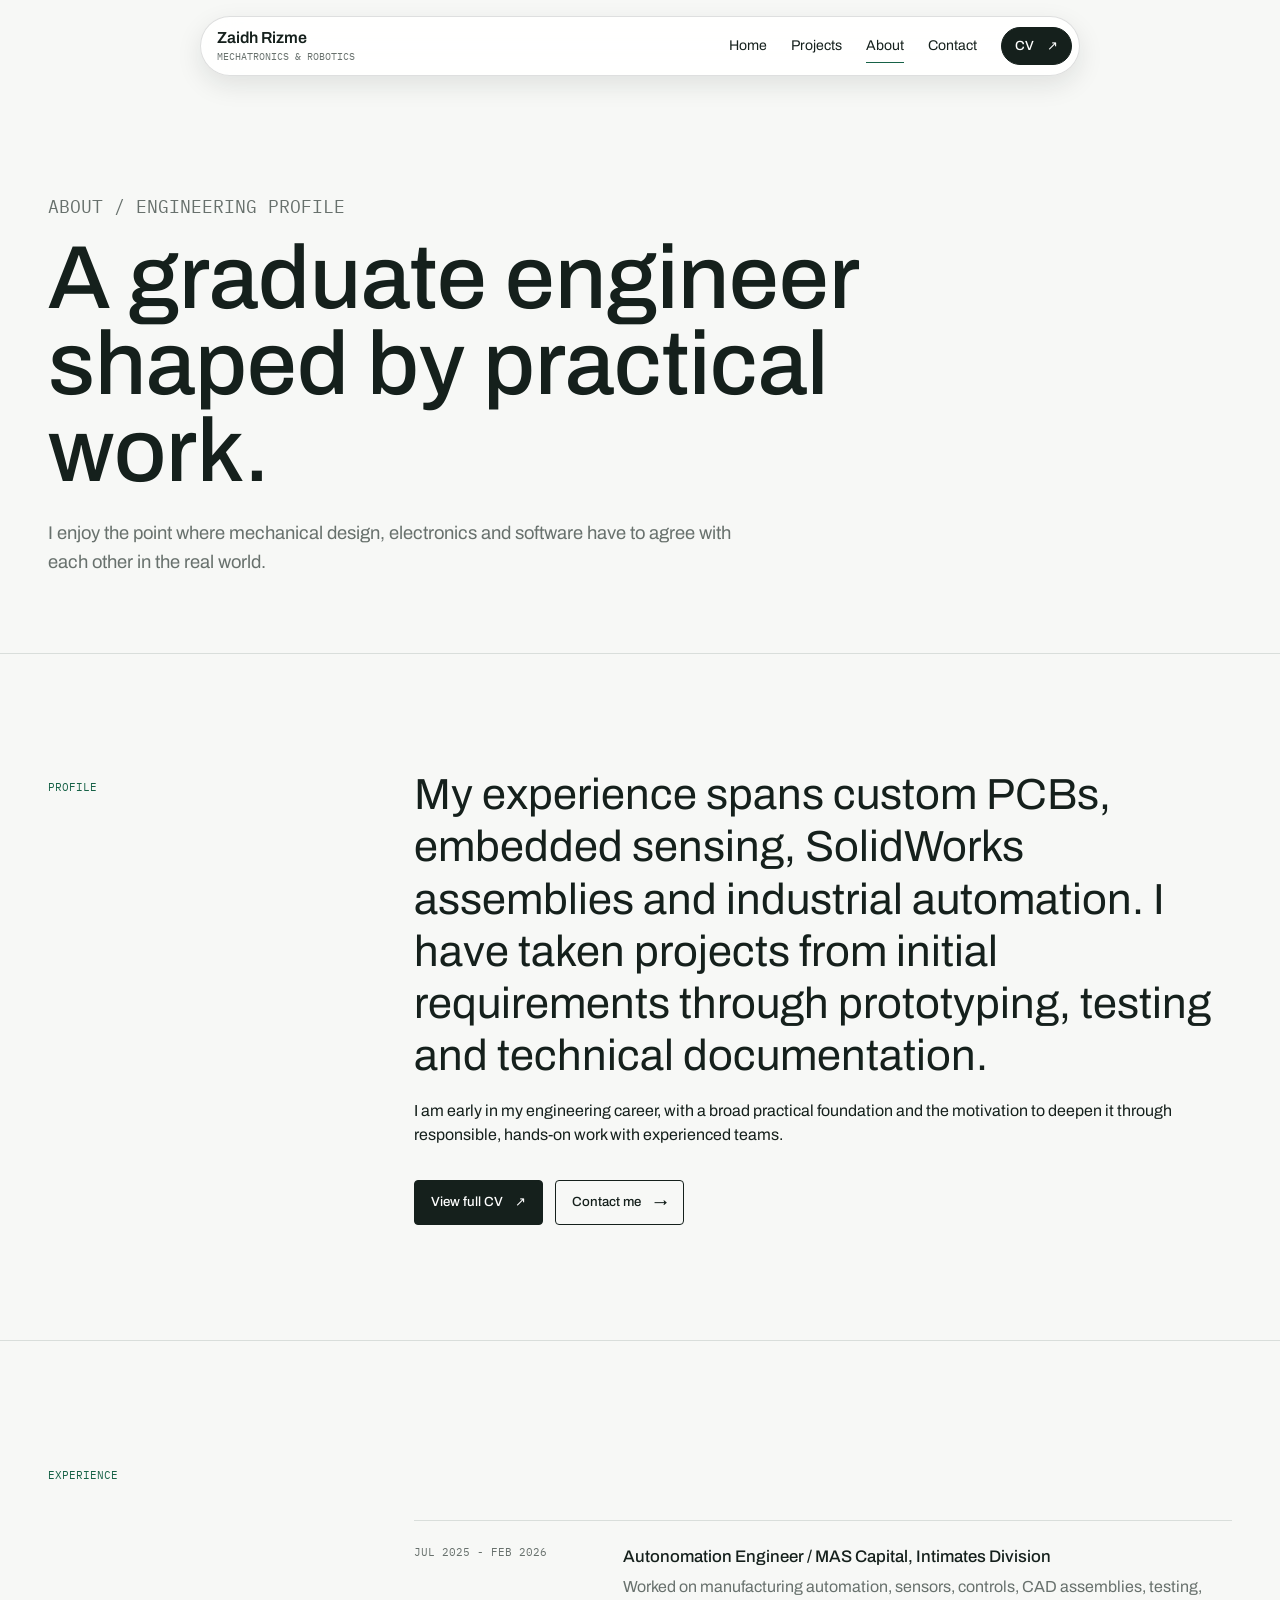
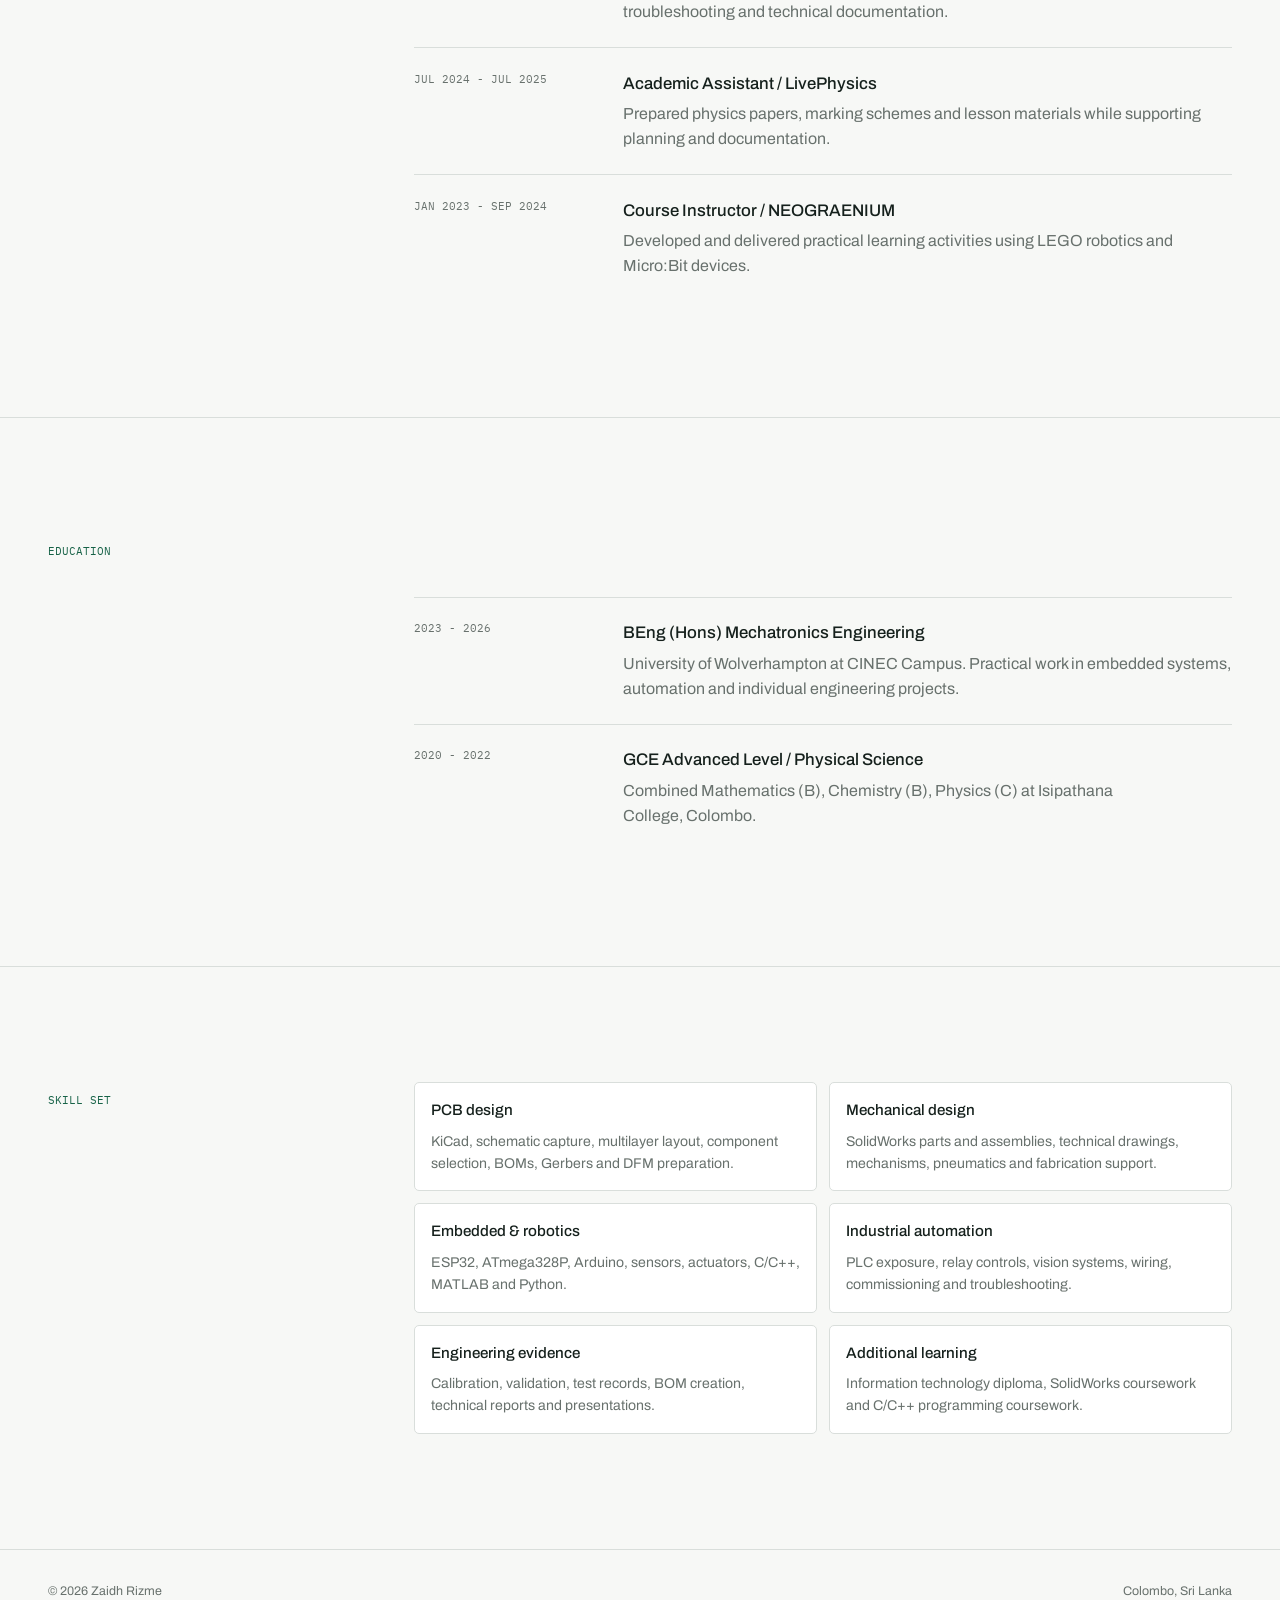
==== about.html @ edec5bbb "Redesign portfolio around scroll-led project stories" ====
<!doctype html>
<html lang="en">
<head><meta charset="utf-8"><meta name="viewport" content="width=device-width, initial-scale=1"><meta name="description" content="About Zaidh Rizme, a mechatronics and robotics engineering graduate in Colombo, Sri Lanka."><title>About | Zaidh Rizme</title><link rel="icon" href="favicon.ico"><link rel="stylesheet" href="css/styles.css?v=20260812-2"><script src="js/main.js?v=20260812-2" defer></script></head>
<body>
    <a class="skip-link" href="#main">Skip to content</a>
    <header class="site-header"><div class="nav-shell"><a class="brand" href="index.html">Zaidh Rizme<span>Mechatronics & Robotics</span></a><nav class="main-nav" aria-label="Primary navigation"><a href="index.html">Home</a><a href="work.html">Projects</a><a href="about.html" aria-current="page">About</a><a href="contact.html">Contact</a></nav><a class="button small nav-cv" href="Zaidh-Rizme-CV.pdf" target="_blank" rel="noopener">CV <span class="arrow">&nearr;</span></a></div></header>
    <main id="main">
        <header class="page-hero shell"><p class="eyebrow">About / Engineering profile</p><h1>A graduate engineer shaped by practical work.</h1><p>I enjoy the point where mechanical design, electronics and software have to agree with each other in the real world.</p></header>
        <section class="section"><div class="shell about-grid"><p class="section-label">Profile</p><div><p class="about-lead">My experience spans custom PCBs, embedded sensing, SolidWorks assemblies and industrial automation. I have taken projects from initial requirements through prototyping, testing and technical documentation.</p><p>I am early in my engineering career, with a broad practical foundation and the motivation to deepen it through responsible, hands-on work with experienced teams.</p><div class="hero-actions"><a class="button" href="Zaidh-Rizme-CV.pdf" target="_blank" rel="noopener">View full CV <span class="arrow">&nearr;</span></a><a class="button secondary" href="contact.html">Contact me <span class="arrow">&rarr;</span></a></div></div></div></section>
        <section class="section"><div class="shell about-grid"><p class="section-label">Experience</p><div class="timeline">
            <article class="timeline-row"><time>Jul 2025 - Feb 2026</time><div><h3>Autonomation Engineer / MAS Capital, Intimates Division</h3><p>Worked on manufacturing automation, sensors, controls, CAD assemblies, testing, troubleshooting and technical documentation.</p></div></article>
            <article class="timeline-row"><time>Jul 2024 - Jul 2025</time><div><h3>Academic Assistant / LivePhysics</h3><p>Prepared physics papers, marking schemes and lesson materials while supporting planning and documentation.</p></div></article>
            <article class="timeline-row"><time>Jan 2023 - Sep 2024</time><div><h3>Course Instructor / NEOGRAENIUM</h3><p>Developed and delivered practical learning activities using LEGO robotics and Micro:Bit devices.</p></div></article>
        </div></div></section>
        <section class="section"><div class="shell about-grid"><p class="section-label">Education</p><div class="timeline">
            <article class="timeline-row"><time>2023 - 2026</time><div><h3>BEng (Hons) Mechatronics Engineering</h3><p>University of Wolverhampton at CINEC Campus. Practical work in embedded systems, automation and individual engineering projects.</p></div></article>
            <article class="timeline-row"><time>2020 - 2022</time><div><h3>GCE Advanced Level / Physical Science</h3><p>Combined Mathematics (B), Chemistry (B), Physics (C) at Isipathana College, Colombo.</p></div></article>
        </div></div></section>
        <section class="section"><div class="shell about-grid"><p class="section-label">Skill set</p><div class="skills-list">
            <article class="skill-group"><h3>PCB design</h3><p>KiCad, schematic capture, multilayer layout, component selection, BOMs, Gerbers and DFM preparation.</p></article>
            <article class="skill-group"><h3>Mechanical design</h3><p>SolidWorks parts and assemblies, technical drawings, mechanisms, pneumatics and fabrication support.</p></article>
            <article class="skill-group"><h3>Embedded & robotics</h3><p>ESP32, ATmega328P, Arduino, sensors, actuators, C/C++, MATLAB and Python.</p></article>
            <article class="skill-group"><h3>Industrial automation</h3><p>PLC exposure, relay controls, vision systems, wiring, commissioning and troubleshooting.</p></article>
            <article class="skill-group"><h3>Engineering evidence</h3><p>Calibration, validation, test records, BOM creation, technical reports and presentations.</p></article>
            <article class="skill-group"><h3>Additional learning</h3><p>Information technology diploma, SolidWorks coursework and C/C++ programming coursework.</p></article>
        </div></div></section>
    </main>
    <footer class="site-footer"><div class="shell footer-row"><p>&copy; <span data-year>2026</span> Zaidh Rizme</p><p>Colombo, Sri Lanka</p></div></footer>
</body></html>
---- css/styles.css ----
@import url('https://fonts.googleapis.com/css2?family=Archivo:wght@400;500;600&family=IBM+Plex+Mono:wght@400;500&display=swap');

:root {
    --paper: #f7f8f6;
    --surface: #ffffff;
    --ink: #15201c;
    --muted: #68716d;
    --line: #d9dedb;
    --forest: #176247;
    --orange: #e36b3d;
    --ice: #dce9eb;
    --wash: #eef1ee;
    --max: 1240px;
    --gutter: clamp(1.15rem, 4vw, 3rem);
    --ease: cubic-bezier(.2, .7, .2, 1);
}

* { box-sizing: border-box; }
html { scroll-behavior: smooth; }
body {
    margin: 0;
    background: var(--paper);
    color: var(--ink);
    font-family: 'Archivo', Arial, sans-serif;
    font-size: 16px;
    line-height: 1.55;
    -webkit-font-smoothing: antialiased;
}
a { color: inherit; text-decoration: none; }
img { display: block; width: 100%; }
p { text-wrap: pretty; }
::selection { background: var(--ice); }

.skip-link {
    position: fixed;
    z-index: 1000;
    top: -5rem;
    left: 1rem;
    padding: .75rem 1rem;
    background: var(--ink);
    color: white;
}
.skip-link:focus { top: 1rem; }
:focus-visible { outline: 2px solid var(--orange); outline-offset: 4px; }

.site-header {
    position: fixed;
    z-index: 50;
    top: 1rem;
    left: 0;
    width: 100%;
    pointer-events: none;
}
.nav-shell,
.shell {
    width: min(calc(100% - (2 * var(--gutter))), var(--max));
    margin-inline: auto;
}
.nav-shell {
    width: min(calc(100% - 2rem), 880px);
    min-height: 3.75rem;
    display: flex;
    align-items: center;
    gap: 1.5rem;
    padding: .4rem .45rem .4rem 1rem;
    border: 1px solid rgba(21, 32, 28, .14);
    border-radius: 999px;
    background: rgba(255, 255, 255, .9);
    box-shadow: 0 9px 26px rgba(21, 32, 28, .1);
    backdrop-filter: blur(18px);
    pointer-events: auto;
    transition: transform .28s var(--ease), box-shadow .28s ease, background .28s ease;
}
.site-header.is-scrolled .nav-shell { transform: translateY(-.28rem); background: rgba(255, 255, 255, .96); box-shadow: 0 12px 30px rgba(21, 32, 28, .14); }
.site-header + main { padding-top: 5.75rem; }
.home-page .site-header + main { padding-top: 0; }
.brand {
    margin-right: auto;
    font-weight: 600;
    line-height: 1;
}
.brand span {
    display: block;
    margin-top: .35rem;
    color: var(--muted);
    font: .63rem/1 'IBM Plex Mono', monospace;
    font-weight: 400;
    text-transform: uppercase;
}
.main-nav { display: flex; align-items: center; gap: 1.5rem; }
.main-nav a {
    position: relative;
    font-size: .88rem;
}
.main-nav a::after {
    content: '';
    position: absolute;
    inset: auto 0 -.4rem;
    height: 1px;
    background: var(--forest);
    transform: scaleX(0);
    transform-origin: right;
    transition: transform .25s var(--ease);
}
.main-nav a:hover::after,
.main-nav a:focus-visible::after,
.main-nav a[aria-current='page']::after {
    transform: scaleX(1);
    transform-origin: left;
}

.button {
    min-height: 2.7rem;
    display: inline-flex;
    align-items: center;
    justify-content: center;
    gap: .8rem;
    padding: .7rem 1rem;
    border: 1px solid var(--ink);
    border-radius: 4px;
    background: var(--ink);
    color: white;
    font-size: .83rem;
    font-weight: 500;
    transition: transform .22s var(--ease), box-shadow .22s var(--ease), background .22s ease, color .22s ease;
}
.button:hover {
    transform: translateY(-2px);
    box-shadow: 0 7px 18px rgba(21, 32, 28, .16);
    background: var(--forest);
    border-color: var(--forest);
}
.button.secondary { background: transparent; color: var(--ink); }
.button.secondary:hover { background: var(--surface); }
.button.small { min-height: 2.35rem; padding: .5rem .8rem; }
.nav-cv { border-radius: 999px; }
.button .arrow { transition: transform .22s var(--ease); }
.button:hover .arrow { transform: translateX(3px); }

.eyebrow,
.kicker,
.project-type,
.meta dt,
.caption,
.section-label,
.card-index {
    font: .69rem/1.4 'IBM Plex Mono', monospace;
    text-transform: uppercase;
}
.eyebrow,
.kicker,
.section-label { color: var(--forest); }

.home-document { scroll-snap-type: y proximity; }
.home-hero {
    min-height: 100svh;
    display: grid;
    align-items: center;
    padding: 8rem 0 4rem;
    scroll-snap-align: start;
}
.home-hero-inner { min-width: 0; display: grid; gap: 2rem; }
.home-hero h1 {
    max-width: 1050px;
    margin: 0;
    font-size: 6rem;
    line-height: .94;
    letter-spacing: 0;
    font-weight: 600;
}
.home-hero h1 span { display: block; white-space: nowrap; }
.home-hero h1 em { color: var(--forest); font-style: normal; }
.hero-copy {
    max-width: 780px;
    margin: 0;
    color: var(--muted);
    font-size: 1.35rem;
    line-height: 1.55;
}
.hero-actions { display: flex; flex-wrap: wrap; gap: .75rem; margin-top: 2rem; }
.hero-visual {
    margin-top: clamp(1.75rem, 3vw, 2.5rem);
    height: clamp(280px, 45vw, 610px);
    overflow: hidden;
    border-radius: 6px 6px 0 0;
    background: #d8d9ea;
}
.hero-visual img { height: 100%; object-fit: cover; object-position: center; }
.hero-visual.robot-hero { background: #eef0ee; }
.hero-visual.robot-hero img { object-fit: contain; padding: clamp(1rem, 4vw, 3.5rem); }

.section { padding: clamp(4.5rem, 9vw, 8rem) 0; border-top: 1px solid var(--line); }
.section-head {
    display: grid;
    grid-template-columns: minmax(10rem, .55fr) 1.8fr;
    gap: 2rem;
    align-items: end;
    margin-bottom: clamp(2.5rem, 5vw, 4.5rem);
}
.section-head h2 {
    max-width: 850px;
    margin: 0;
    font-size: clamp(2.1rem, 5vw, 4.7rem);
    line-height: 1.02;
    font-weight: 500;
}
.section-head p { max-width: 620px; margin: 1rem 0 0; color: var(--muted); }

.project-grid { display: grid; grid-template-columns: repeat(2, minmax(0, 1fr)); gap: clamp(1.5rem, 3vw, 2.5rem); }
.project-card {
    display: flex;
    flex-direction: column;
    min-width: 0;
    border: 1px solid var(--line);
    border-radius: 6px;
    overflow: hidden;
    background: var(--surface);
    transition: transform .3s var(--ease), box-shadow .3s var(--ease), border-color .3s ease;
}
.project-card:hover {
    transform: translateY(-5px);
    box-shadow: 0 18px 38px rgba(21, 32, 28, .1);
    border-color: #b9c2bd;
}
.project-image { aspect-ratio: 16 / 10; overflow: hidden; background: var(--wash); }
.project-image img { height: 100%; object-fit: cover; transition: transform .55s var(--ease); }
.project-card:hover .project-image img { transform: scale(1.025); }
.project-card[data-project='oil'] .project-image img { object-position: center 45%; }
.project-card[data-project='tof'] .project-image { background: #eef0ee; }
.project-card[data-project='tof'] .project-image img { object-fit: contain; padding: 1rem; }
.project-card[data-project='hopper'] .project-image { background: #eef0ee; }
.project-card[data-project='hopper'] .project-image img { object-fit: contain; padding: 1rem; }
.project-content { display: grid; grid-template-columns: 1fr auto; gap: 1rem; padding: 1.25rem; }
.project-content h3 { margin: .45rem 0 .55rem; font-size: clamp(1.35rem, 2.7vw, 2rem); line-height: 1.1; font-weight: 500; }
.project-content p { margin: 0; color: var(--muted); }
.project-link {
    align-self: end;
    width: 2.65rem;
    height: 2.65rem;
    display: grid;
    place-items: center;
    border: 1px solid var(--line);
    border-radius: 50%;
    transition: background .22s ease, color .22s ease, transform .22s var(--ease);
}
.project-card:hover .project-link { background: var(--forest); color: white; transform: translateX(2px); }
.project-tags { display: flex; flex-wrap: wrap; gap: .45rem; margin-top: 1rem; }
.project-tags span { padding: .32rem .5rem; border: 1px solid var(--line); border-radius: 3px; font: .62rem/1 'IBM Plex Mono', monospace; text-transform: uppercase; }

.home-project {
    min-height: 100svh;
    display: grid;
    align-items: center;
    padding: 7rem 0 4rem;
    border-top: 1px solid var(--line);
    scroll-snap-align: start;
    scroll-margin-top: 0;
}
.project-tof { background: #f0f2f1; }
.project-oil { background: #fff; }
.project-iron { background: #eef2f3; }
.project-hopper { background: #f4f5f2; }
.project-stage { display: grid; gap: 1.6rem; }
.stage-media {
    height: 54svh;
    min-height: 360px;
    max-height: 660px;
    margin: 0;
    overflow: hidden;
    border-radius: 8px;
    background: #e5e9e7;
}
.stage-media img { height: 100%; object-fit: cover; transition: transform .65s var(--ease); }
.project-tof .stage-media img,
.project-hopper .stage-media img { object-fit: contain; padding: 2rem; }
.project-tof .stage-media { background: #e5e8e6; }
.project-hopper .stage-media { background: #e8ebe7; }
.project-oil .stage-media { background: #202321; }
.project-oil .stage-media img { object-fit: contain; object-position: center; padding: 1rem; }
.project-iron .stage-media img { object-fit: contain; padding: 1rem; background: #e4e8e9; }
.home-project:hover .stage-media img { transform: scale(1.015); }
.stage-copy { display: grid; grid-template-columns: minmax(13rem, .7fr) 1.5fr; gap: 2rem; align-items: start; }
.stage-copy .project-type { padding-top: .45rem; color: var(--forest); }
.stage-copy h2 { max-width: 780px; margin: 0 0 .8rem; font-size: 2.9rem; line-height: 1.03; font-weight: 600; }
.stage-copy p { max-width: 680px; margin: 0; color: var(--muted); font-size: 1.05rem; }
.case-link { display: inline-flex; align-items: center; gap: .7rem; margin-top: 1.25rem; padding-bottom: .2rem; border-bottom: 1px solid currentColor; color: var(--forest); font-size: .88rem; font-weight: 500; }
.case-link span { transition: transform .22s var(--ease); }
.case-link:hover span { transform: translateX(5px); }
.home-capabilities { padding: 8rem 0; scroll-snap-align: start; }

.capability-grid { display: grid; grid-template-columns: repeat(4, 1fr); border-top: 1px solid var(--ink); }
.capability { padding: 1.5rem 1rem 1rem 0; border-right: 1px solid var(--line); }
.capability + .capability { padding-left: 1rem; }
.capability:last-child { border-right: 0; }
.capability h3 { margin: 2rem 0 .65rem; font-size: 1.1rem; font-weight: 500; }
.capability p { margin: 0; color: var(--muted); font-size: .93rem; }

.learning-band { background: var(--ice); }
.learning-grid { display: grid; grid-template-columns: 1fr 1fr; gap: clamp(2rem, 5vw, 5rem); align-items: center; }
.learning-grid img { border-radius: 5px; background: #d5d7e8; }
.learning-grid h2 { margin: .8rem 0 1rem; font-size: clamp(2rem, 4vw, 3.6rem); line-height: 1.05; font-weight: 500; }
.learning-grid p { color: #4c5d5f; }

.page-hero { padding: clamp(4rem, 8vw, 8rem) 0 clamp(3rem, 6vw, 5rem); }
.page-hero h1,
.case-intro h1 {
    max-width: 1000px;
    margin: .9rem 0 1.5rem;
    font-size: clamp(3rem, 7vw, 6.6rem);
    line-height: .97;
    font-weight: 500;
}
.page-hero > p { max-width: 720px; margin: 0; color: var(--muted); font-size: 1.15rem; }

.case-intro { padding: clamp(3rem, 7vw, 7rem) 0 3rem; }
.back-link { display: inline-flex; align-items: center; gap: .5rem; color: var(--muted); font-size: .82rem; }
.back-link:hover { color: var(--forest); }
.case-intro h1 { max-width: 1120px; }
.case-deck { max-width: 760px; color: var(--muted); font-size: clamp(1.08rem, 2vw, 1.35rem); }
.meta { display: grid; grid-template-columns: repeat(4, 1fr); gap: 1rem; margin: 3rem 0 0; padding-top: 1.2rem; border-top: 1px solid var(--ink); }
.meta div { min-width: 0; }
.meta dt { color: var(--muted); }
.meta dd { margin: .35rem 0 0; }
.case-main-image { height: clamp(320px, 58vw, 760px); overflow: hidden; background: var(--wash); }
.case-main-image img { height: 100%; object-fit: cover; }
.case-main-image.contain img { object-fit: contain; padding: clamp(1rem, 4vw, 3rem); }
.case-main-image.robot-main { background: #eef0ee; }
.case-main-image.robot-main img { object-fit: contain; padding: clamp(1rem, 5vw, 4rem); }
.case-main-image.hopper-main { background: #eef0ee; }
.case-main-image.hopper-main img { object-fit: contain; padding: clamp(1rem, 5vw, 4rem); }

.case-section { padding: clamp(4rem, 8vw, 7rem) 0; border-bottom: 1px solid var(--line); }
.case-layout { display: grid; grid-template-columns: minmax(10rem, .6fr) 1.7fr; gap: clamp(2rem, 6vw, 6rem); }
.case-layout h2 { margin: 0; font-size: 1.35rem; line-height: 1.25; font-weight: 600; }
.case-copy { max-width: 780px; }
.case-copy > p:first-child { margin-top: 0; color: var(--ink); font-size: clamp(1.4rem, 3vw, 2.2rem); line-height: 1.25; }
.case-copy p { color: var(--muted); }
.detail-grid { display: grid; grid-template-columns: 1fr 1fr; gap: 2rem; margin-top: 3rem; }
.detail-grid article { padding-top: 1rem; border-top: 1px solid var(--line); }
.detail-grid h3 { margin: 0 0 .65rem; font-size: 1.08rem; font-weight: 600; }
.detail-grid p { margin: 0; font-size: .93rem; }
.evidence-list { margin: 2rem 0 0; padding: 0; list-style: none; border-top: 1px solid var(--line); }
.evidence-list li { display: grid; grid-template-columns: 2rem 1fr; gap: 1rem; padding: 1rem 0; border-bottom: 1px solid var(--line); }
.evidence-list span { color: var(--forest); font: .7rem/1.5 'IBM Plex Mono', monospace; }

.gallery { display: grid; grid-template-columns: repeat(12, 1fr); gap: 1rem; }
.gallery figure { margin: 0; grid-column: span 6; }
.gallery figure.wide { grid-column: 1 / -1; }
.gallery-media { aspect-ratio: 4 / 3; overflow: hidden; border-radius: 5px; background: var(--wash); }
.gallery-media.wide { aspect-ratio: 16 / 8; }
.gallery-media img { height: 100%; object-fit: cover; }
.gallery-media.contain img { object-fit: contain; padding: 1.5rem; }
.iron-gallery .gallery-media { background: #eef0ee; }
.iron-gallery .gallery-media img { object-fit: contain; padding: clamp(.5rem, 2vw, 1.25rem); }
.gallery-media.cad-stage { background: #eef0ee; }
.gallery-media.cad-stage img { object-fit: contain; padding: clamp(1rem, 3vw, 2rem); }
.subsection-head { margin: clamp(4rem, 8vw, 7rem) 0 2rem; padding-top: 1.5rem; border-top: 1px solid var(--ink); }
.subsection-head h2 { max-width: 760px; margin: .75rem 0 0; font-size: clamp(2rem, 4vw, 3.8rem); line-height: 1.05; font-weight: 500; }
.configuration-grid { display: grid; grid-template-columns: repeat(3, minmax(0, 1fr)); gap: clamp(1.5rem, 3vw, 2.5rem); }
.configuration-grid figure { min-width: 0; margin: 0; }
.configuration-media,
.part-media { aspect-ratio: 4 / 3; overflow: hidden; border-radius: 5px; background: #eef0ee; }
.configuration-media img,
.part-media img { height: 100%; object-fit: contain; padding: clamp(.65rem, 2vw, 1.25rem); }
.configuration-grid figcaption { padding-top: .8rem; border-top: 1px solid var(--line); }
.configuration-grid h3,
.part-grid h3 { margin: 0 0 .5rem; font-size: 1.08rem; font-weight: 600; }
.configuration-grid p,
.part-grid p { margin: 0; color: var(--muted); font-size: .9rem; }
.part-grid { display: grid; grid-template-columns: repeat(4, minmax(0, 1fr)); gap: clamp(1.5rem, 3vw, 2.5rem); }
.part-grid article { min-width: 0; }
.part-grid h3 { margin-top: .8rem; }
.hopper-photo-gallery .gallery-media { background: #eef0ee; }
.hopper-photo-gallery .gallery-media img { object-fit: contain; padding: clamp(.4rem, 1vw, .75rem); }
.caption { margin-top: .65rem; color: var(--muted); text-transform: none; }
.drawing-link { display: block; }
.drawing-sheet { background: white; border: 1px solid var(--line); }
.drawing-sheet img { object-fit: contain; padding: .5rem; }
.drawing-sheet.portrait { aspect-ratio: 4 / 5; }
.drawing-link .caption { display: flex; justify-content: space-between; gap: 1rem; }
.drawing-link .caption span { color: var(--forest); white-space: nowrap; }
.drawing-link:hover .drawing-sheet { border-color: var(--forest); }

.software-figure { margin: 0 0 clamp(4rem, 8vw, 7rem); }
.software-media { overflow: hidden; border-radius: 5px; }
.software-diagram { background: #fff; border: 1px solid var(--line); }
.software-diagram img { width: 100%; height: 100%; object-fit: contain; padding: clamp(.6rem, 2vw, 1.25rem); }
.software-figure .software-media { aspect-ratio: 12 / 7; }
.software-case { margin-bottom: clamp(3rem, 6vw, 5rem); }
.software-flow { display: grid; grid-template-columns: repeat(3, minmax(0, 1fr)); margin-bottom: clamp(3rem, 6vw, 5rem); border-top: 1px solid var(--ink); border-bottom: 1px solid var(--line); }
.software-flow article { min-width: 0; padding: 1.4rem 1.25rem 1.5rem 0; border-right: 1px solid var(--line); }
.software-flow article + article { padding-left: 1.25rem; }
.software-flow article:last-child { border-right: 0; }
.software-flow span { color: var(--forest); font: .68rem/1.4 'IBM Plex Mono', monospace; }
.software-flow h3 { margin: 1.1rem 0 .55rem; font-size: 1rem; font-weight: 500; }
.software-flow p { margin: 0; color: var(--muted); font-size: .9rem; }
.software-gallery .software-gui { aspect-ratio: 1492 / 1226; background: #171717; }
.software-gallery .software-gui img { object-fit: contain; }
.software-gallery .software-diagram { aspect-ratio: 18 / 10; }

.pcb-progression { border-top: 1px solid var(--ink); }
.pcb-stage { display: grid; grid-template-columns: minmax(16rem, .8fr) 1.4fr; gap: clamp(2rem, 6vw, 6rem); padding: clamp(2.5rem, 5vw, 4.5rem) 0; border-bottom: 1px solid var(--line); align-items: center; }
.pcb-stage h3 { margin: .7rem 0 1rem; font-size: clamp(1.7rem, 3vw, 2.8rem); line-height: 1.08; font-weight: 500; }
.pcb-stage p { margin: 0; color: var(--muted); }
.pcb-image { min-height: 340px; display: grid; place-items: center; padding: clamp(1rem, 3vw, 2.5rem); border-radius: 5px; background: #eef0ee; }
.pcb-image img { max-height: 560px; object-fit: contain; }
.pcb-stage.advanced .pcb-image { background: #d9d9e7; }

.criteria-strip {
    display: grid;
    grid-template-columns: repeat(4, minmax(0, 1fr));
    border-top: 1px solid var(--ink);
}
.criteria-strip article { min-width: 0; padding: 1.4rem 1.25rem 0 0; border-right: 1px solid var(--line); }
.criteria-strip article + article { padding-left: 1.25rem; }
.criteria-strip article:last-child { border-right: 0; }
.criteria-strip span { color: var(--forest); font: .68rem/1 'IBM Plex Mono', monospace; }
.criteria-strip h3 { margin: 1.4rem 0 .55rem; font-size: 1rem; font-weight: 500; }
.criteria-strip p { margin: 0; color: var(--muted); font-size: .9rem; }

.tof-part-grid .part-media { aspect-ratio: 1 / 1; }
.pcb-stage-link { display: block; }
.pcb-stage-link .pcb-stage { transition: background .25s ease, padding .25s var(--ease); }
.pcb-stage-link:hover .pcb-stage { background: var(--surface); padding-inline: clamp(.75rem, 2vw, 1.5rem); }
.stage-cta { display: inline-flex; align-items: center; gap: .75rem; margin-top: 1.5rem; color: var(--forest); font-size: .82rem; font-weight: 500; }
.stage-cta b { font-size: 1rem; transition: transform .2s var(--ease); }
.pcb-stage-link:hover .stage-cta b { transform: translateX(5px); }

.case-main-image.pcb-hero { background: #eef0ee; }
.case-main-image.pcb-hero img { object-fit: contain; padding: clamp(1rem, 5vw, 4rem); }
.case-main-image.advanced-pcb-hero { background: #d9d9e7; }
.technical-media { background: #f0f2f0; }
.technical-media img { object-fit: contain; padding: clamp(.65rem, 2vw, 1.5rem); }
.technical-media.portrait-tech { aspect-ratio: 4 / 5; }
.technical-media.wide-tech { aspect-ratio: 16 / 10; }

.pcb-layer-grid { display: grid; grid-template-columns: repeat(2, minmax(0, 1fr)); gap: clamp(1.5rem, 3vw, 2.5rem); }
.pcb-layer-grid figure { min-width: 0; margin: 0; }
.layer-media { aspect-ratio: 4 / 3; display: grid; place-items: center; overflow: hidden; border: 1px solid var(--line); border-radius: 5px; background: white; }
.layer-media img { width: 100%; height: 100%; object-fit: contain; padding: clamp(.5rem, 1.5vw, 1rem); }
.pcb-layer-grid figcaption { padding-top: .85rem; border-top: 1px solid var(--line); }
.pcb-layer-grid h3 { margin: 0 0 .4rem; font-size: 1rem; font-weight: 500; }
.pcb-layer-grid p { margin: 0; color: var(--muted); font-size: .88rem; }

.document-preview { display: block; border: 1px solid var(--line); border-radius: 5px; overflow: hidden; background: white; transition: border-color .2s ease, transform .2s var(--ease); }
.document-preview img { aspect-ratio: 16 / 10; object-fit: contain; padding: clamp(.5rem, 2vw, 1.5rem); }
.document-preview span { display: flex; justify-content: flex-end; padding: .8rem 1rem; border-top: 1px solid var(--line); color: var(--forest); font: .69rem/1.4 'IBM Plex Mono', monospace; text-transform: uppercase; }
.document-preview:hover { border-color: var(--forest); transform: translateY(-2px); }

.bom-shell { max-height: 36rem; overflow: auto; border: 1px solid var(--line); border-radius: 5px; background: var(--surface); }
.bom-table { width: 100%; min-width: 760px; border-collapse: collapse; font-size: .82rem; }
.bom-table th { position: sticky; z-index: 1; top: 0; padding: .8rem 1rem; background: var(--ink); color: white; text-align: left; font: .65rem/1.3 'IBM Plex Mono', monospace; text-transform: uppercase; }
.bom-table td { padding: .72rem 1rem; border-bottom: 1px solid var(--line); vertical-align: top; }
.bom-table td:nth-child(1) { width: 20%; font-family: 'IBM Plex Mono', monospace; }
.bom-table td:nth-child(2) { width: 20%; font-weight: 500; }
.bom-table td:nth-child(3) { width: 8%; }
.bom-table td:nth-child(4) { color: var(--muted); font-family: 'IBM Plex Mono', monospace; font-size: .74rem; overflow-wrap: anywhere; }
.bom-shell.is-error { display: none; }
.resource-actions { display: flex; flex-wrap: wrap; gap: .75rem; margin-top: 1.25rem; }

.next-project { padding: 3rem 0; }
.next-project a { display: flex; justify-content: space-between; gap: 2rem; align-items: center; font-size: clamp(1.4rem, 3vw, 2.5rem); }
.next-project a span:last-child { color: var(--forest); transition: transform .2s var(--ease); }
.next-project a:hover span:last-child { transform: translateX(5px); }

.about-grid { display: grid; grid-template-columns: minmax(11rem, .6fr) 1.7fr; gap: clamp(2rem, 6vw, 6rem); }
.about-lead { margin: 0; font-size: clamp(1.55rem, 3.4vw, 3rem); line-height: 1.2; }
.timeline { margin-top: 4rem; }
.timeline-row { display: grid; grid-template-columns: minmax(9rem, .45fr) 1.55fr; gap: 2rem; padding: 1.4rem 0; border-top: 1px solid var(--line); }
.timeline-row time { color: var(--muted); font: .69rem/1.5 'IBM Plex Mono', monospace; text-transform: uppercase; }
.timeline-row h3 { margin: 0 0 .35rem; font-size: 1.05rem; font-weight: 500; }
.timeline-row p { margin: 0; color: var(--muted); }
.skills-list { display: grid; grid-template-columns: repeat(2, 1fr); gap: .75rem; }
.skill-group { padding: 1rem; border: 1px solid var(--line); border-radius: 5px; background: var(--surface); }
.skill-group h3 { margin: 0 0 .5rem; font-size: .95rem; font-weight: 500; }
.skill-group p { margin: 0; color: var(--muted); font-size: .88rem; }

.contact-section { min-height: calc(100vh - 4.5rem); display: flex; align-items: center; padding: 4rem 0; }
.contact-section h1 { max-width: 900px; margin: 1rem 0 2rem; font-size: clamp(3rem, 8vw, 7rem); line-height: .96; font-weight: 500; }
.contact-links { display: flex; flex-wrap: wrap; gap: .75rem; }

.site-footer { padding: 2rem 0; border-top: 1px solid var(--line); }
.footer-row { display: flex; justify-content: space-between; gap: 2rem; color: var(--muted); font-size: .78rem; }
.footer-row p { margin: 0; }

.reveal { opacity: 0; transform: translateY(14px); transition: opacity .55s ease, transform .55s var(--ease); }
.reveal.is-visible { opacity: 1; transform: none; }
.home-project.reveal { opacity: .2; transform: translateY(48px) scale(.992); transition: opacity .7s ease, transform .8s var(--ease); }
.home-project.reveal.is-visible { opacity: 1; transform: none; }

@media (max-width: 820px) {
    .nav-shell { gap: .9rem; }
    .brand span { display: none; }
    .main-nav { gap: .9rem; }
    .nav-cv { display: none; }
    .home-hero h1 { font-size: 4.5rem; }
    .stage-copy { grid-template-columns: 1fr; gap: .7rem; }
    .stage-copy .project-type { padding-top: 0; }
    .stage-copy h2 { font-size: 2.55rem; }
    .section-head,
    .case-layout,
    .about-grid { grid-template-columns: 1fr; }
    .project-grid { grid-template-columns: 1fr; }
    .capability-grid { grid-template-columns: 1fr 1fr; }
    .capability:nth-child(2) { border-right: 0; }
    .capability { border-bottom: 1px solid var(--line); }
    .learning-grid { grid-template-columns: 1fr; }
    .pcb-stage { grid-template-columns: 1fr; }
    .criteria-strip { grid-template-columns: repeat(2, minmax(0, 1fr)); }
    .criteria-strip article:nth-child(2) { border-right: 0; }
    .criteria-strip article:nth-child(-n+2) { padding-bottom: 1.5rem; border-bottom: 1px solid var(--line); }
    .configuration-grid { grid-template-columns: repeat(2, minmax(0, 1fr)); }
    .part-grid { grid-template-columns: repeat(2, minmax(0, 1fr)); }
    .software-flow { grid-template-columns: 1fr; }
    .software-flow article { padding: 1.25rem 0; border-right: 0; border-bottom: 1px solid var(--line); }
    .software-flow article + article { padding-left: 0; }
    .software-flow article:last-child { border-bottom: 0; }
    .meta { grid-template-columns: 1fr 1fr; }
}

@media (max-width: 560px) {
    .site-header { top: .55rem; }
    .nav-shell { width: calc(100% - 1rem); min-height: 3.45rem; gap: .65rem; padding: .3rem .65rem; }
    .brand { font-size: .84rem; }
    .main-nav { gap: .65rem; }
    .main-nav a { font-size: .7rem; }
    .home-hero { padding: 6.5rem 0 3rem; }
    .home-hero h1 { max-width: 100%; font-size: 2.45rem; }
    .home-hero .hero-copy { font-size: 1.05rem; line-height: 1.55; }
    .home-project { min-height: 100svh; padding: 5.5rem 0 2.5rem; }
    .project-stage { gap: 1.2rem; }
    .stage-media { height: 42svh; min-height: 250px; }
    .project-tof .stage-media img,
    .project-hopper .stage-media img { padding: 1rem; }
    .stage-copy h2 { font-size: 2.15rem; }
    .stage-copy p { font-size: .96rem; }
    .home-capabilities { padding: 5.5rem 0; }
    .hero-visual { height: 260px; margin-top: 1.25rem; }
    .project-content { grid-template-columns: 1fr; }
    .project-link { display: none; }
    .capability-grid,
    .skills-list,
    .detail-grid { grid-template-columns: 1fr; }
    .capability { border-right: 0; padding-left: 0 !important; }
    .meta { grid-template-columns: 1fr 1fr; }
    .gallery figure { grid-column: 1 / -1; }
    .gallery-media.wide { aspect-ratio: 4 / 3; }
    .configuration-grid,
    .part-grid { grid-template-columns: 1fr; }
    .criteria-strip,
    .pcb-layer-grid { grid-template-columns: 1fr; }
    .criteria-strip article { padding: 1.25rem 0; border-right: 0; border-bottom: 1px solid var(--line); }
    .criteria-strip article + article { padding-left: 0; }
    .criteria-strip article:last-child { border-bottom: 0; }
    .technical-media.portrait-tech { aspect-ratio: 4 / 5; }
    .resource-actions .button { width: 100%; }
    .timeline-row { grid-template-columns: 1fr; gap: .5rem; }
    .footer-row { flex-direction: column; gap: .5rem; }
}

@media (prefers-reduced-motion: reduce) {
    html { scroll-behavior: auto; }
    *, *::before, *::after { transition-duration: .01ms !important; }
    .reveal { opacity: 1; transform: none; }
}
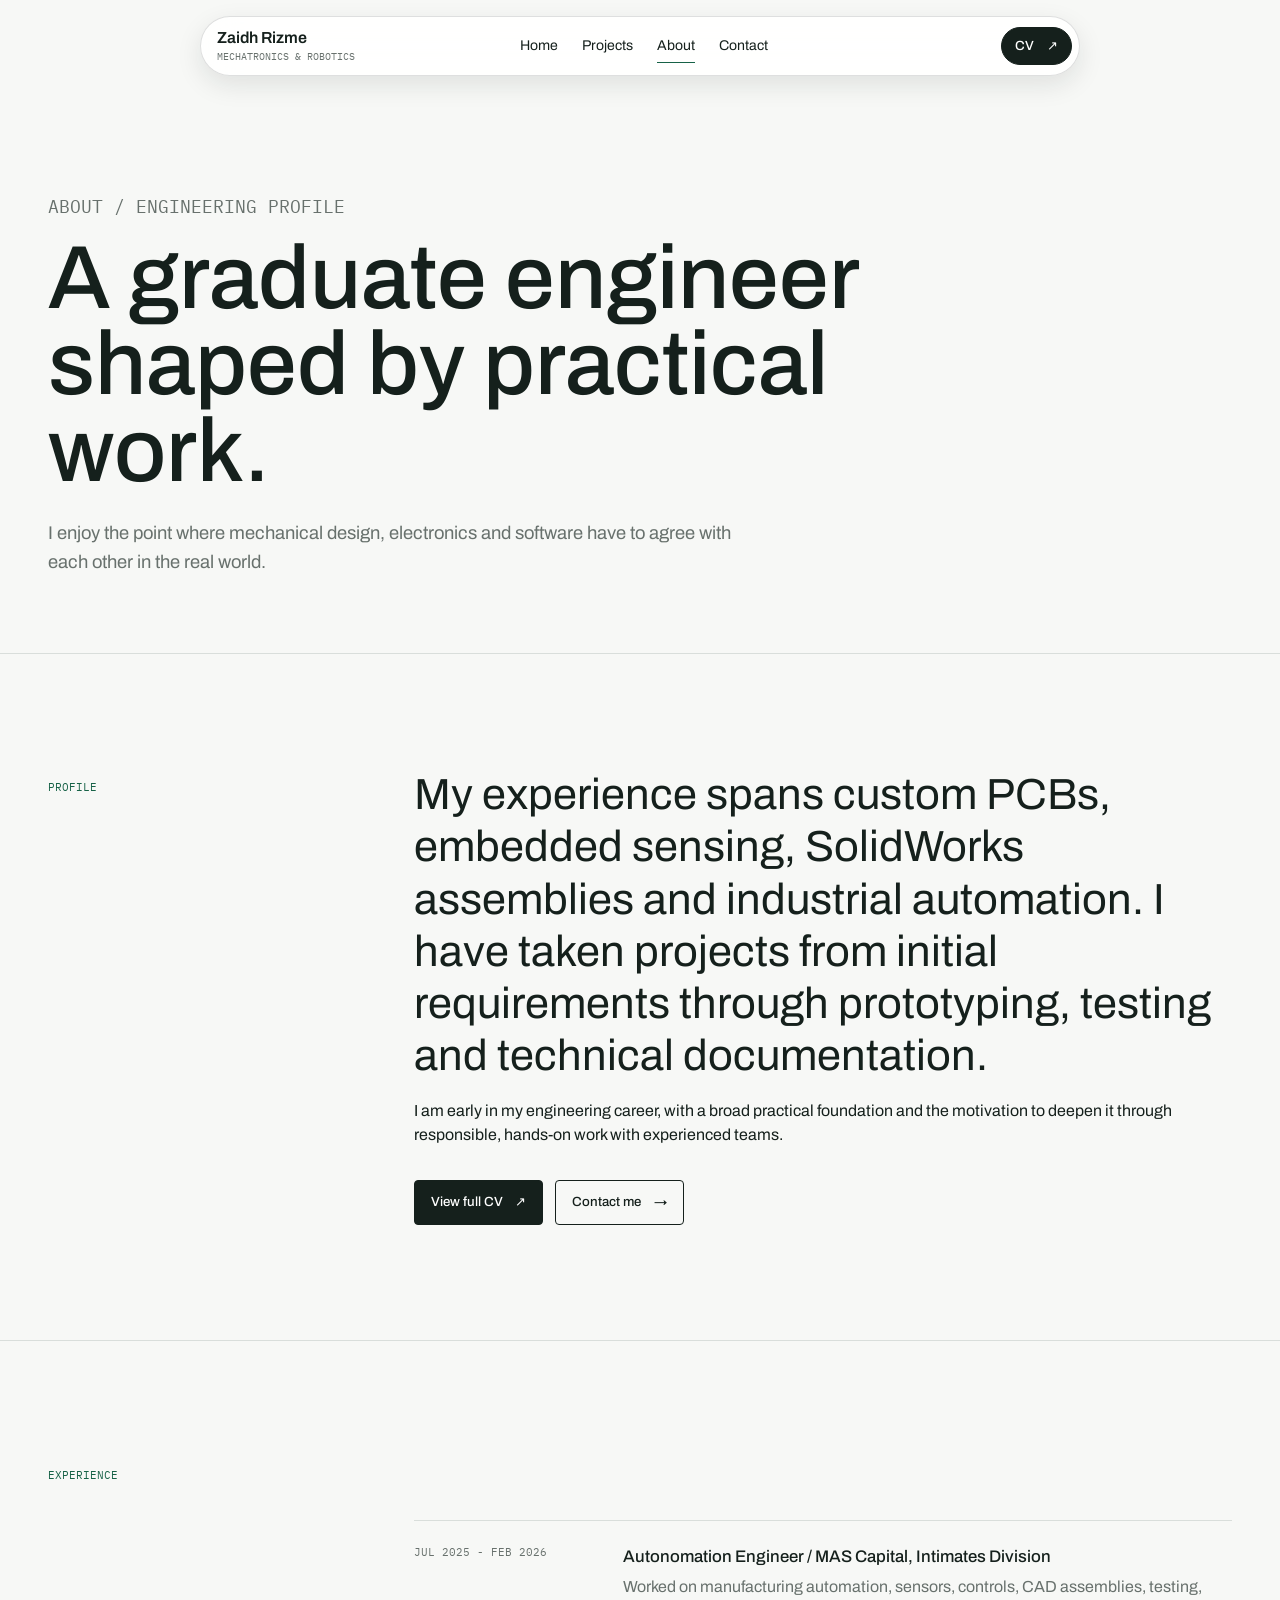
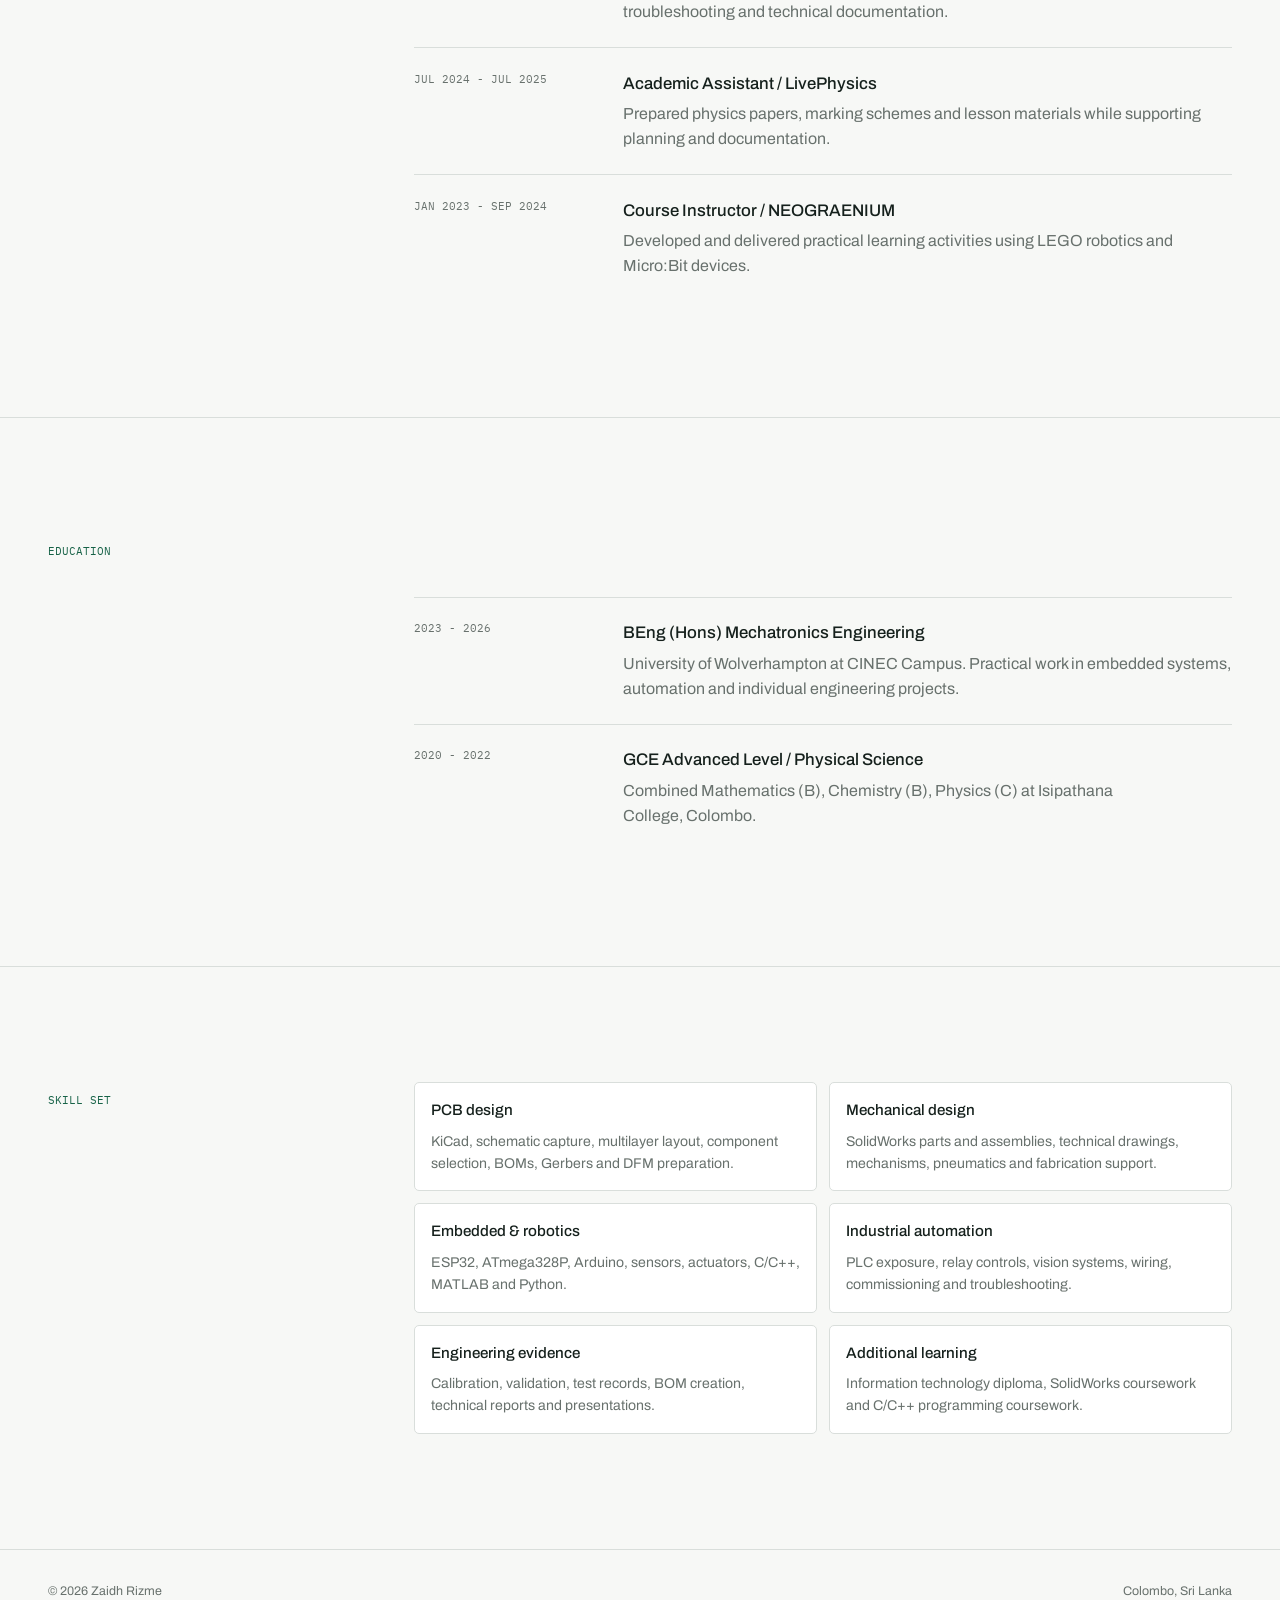
==== commit 3011abbe: "Refine floating navigation symmetry" ====
--- a/about.html
+++ b/about.html
@@ -1,6 +1,6 @@
 <!doctype html>
 <html lang="en">
-<head><meta charset="utf-8"><meta name="viewport" content="width=device-width, initial-scale=1"><meta name="description" content="About Zaidh Rizme, a mechatronics and robotics engineering graduate in Colombo, Sri Lanka."><title>About | Zaidh Rizme</title><link rel="icon" href="favicon.ico"><link rel="stylesheet" href="css/styles.css?v=20260812-2"><script src="js/main.js?v=20260812-2" defer></script></head>
+<head><meta charset="utf-8"><meta name="viewport" content="width=device-width, initial-scale=1"><meta name="description" content="About Zaidh Rizme, a mechatronics and robotics engineering graduate in Colombo, Sri Lanka."><title>About | Zaidh Rizme</title><link rel="icon" href="favicon.ico"><link rel="stylesheet" href="css/styles.css?v=20260812-3"><script src="js/main.js?v=20260812-2" defer></script></head>
 <body>
     <a class="skip-link" href="#main">Skip to content</a>
     <header class="site-header"><div class="nav-shell"><a class="brand" href="index.html">Zaidh Rizme<span>Mechatronics & Robotics</span></a><nav class="main-nav" aria-label="Primary navigation"><a href="index.html">Home</a><a href="work.html">Projects</a><a href="about.html" aria-current="page">About</a><a href="contact.html">Contact</a></nav><a class="button small nav-cv" href="Zaidh-Rizme-CV.pdf" target="_blank" rel="noopener">CV <span class="arrow">&nearr;</span></a></div></header>
--- a/css/styles.css
+++ b/css/styles.css
@@ -59,7 +59,8 @@
 .nav-shell {
     width: min(calc(100% - 2rem), 880px);
     min-height: 3.75rem;
-    display: flex;
+    display: grid;
+    grid-template-columns: minmax(0, 1fr) auto minmax(0, 1fr);
     align-items: center;
     gap: 1.5rem;
     padding: .4rem .45rem .4rem 1rem;
@@ -75,7 +76,7 @@
 .site-header + main { padding-top: 5.75rem; }
 .home-page .site-header + main { padding-top: 0; }
 .brand {
-    margin-right: auto;
+    justify-self: start;
     font-weight: 600;
     line-height: 1;
 }
@@ -87,7 +88,7 @@
     font-weight: 400;
     text-transform: uppercase;
 }
-.main-nav { display: flex; align-items: center; gap: 1.5rem; }
+.main-nav { display: flex; align-items: center; justify-content: center; gap: 1.5rem; }
 .main-nav a {
     position: relative;
     font-size: .88rem;
@@ -133,7 +134,7 @@
 .button.secondary { background: transparent; color: var(--ink); }
 .button.secondary:hover { background: var(--surface); }
 .button.small { min-height: 2.35rem; padding: .5rem .8rem; }
-.nav-cv { border-radius: 999px; }
+.nav-cv { justify-self: end; border-radius: 999px; }
 .button .arrow { transition: transform .22s var(--ease); }
 .button:hover .arrow { transform: translateX(3px); }
 
@@ -153,13 +154,53 @@
 
 .home-document { scroll-snap-type: y proximity; }
 .home-hero {
+    position: relative;
     min-height: 100svh;
     display: grid;
     align-items: center;
     padding: 8rem 0 4rem;
+    overflow: hidden;
     scroll-snap-align: start;
 }
-.home-hero-inner { min-width: 0; display: grid; gap: 2rem; }
+.home-hero::before {
+    content: '';
+    position: absolute;
+    top: 7rem;
+    right: max(var(--gutter), calc((100% - var(--max)) / 2));
+    bottom: 3rem;
+    left: max(var(--gutter), calc((100% - var(--max)) / 2));
+    border-top: 1px solid rgba(21, 32, 28, .12);
+    border-right: 1px solid rgba(21, 32, 28, .12);
+    pointer-events: none;
+}
+.home-hero::after {
+    content: '';
+    position: absolute;
+    right: max(var(--gutter), calc((100% - var(--max)) / 2));
+    bottom: 3rem;
+    width: 4.5rem;
+    height: 2px;
+    background: var(--forest);
+}
+.home-hero-inner { position: relative; min-width: 0; display: grid; gap: 2rem; padding-left: 2.75rem; }
+.home-hero-inner::before {
+    content: '';
+    position: absolute;
+    top: 0;
+    bottom: 0;
+    left: 0;
+    width: 1px;
+    background: rgba(21, 32, 28, .2);
+}
+.home-hero-inner::after {
+    content: '';
+    position: absolute;
+    top: 0;
+    left: -4px;
+    width: 9px;
+    height: 9px;
+    background: var(--forest);
+}
 .home-hero h1 {
     max-width: 1050px;
     margin: 0;
@@ -489,9 +530,9 @@
 .home-project.reveal.is-visible { opacity: 1; transform: none; }
 
 @media (max-width: 820px) {
-    .nav-shell { gap: .9rem; }
+    .nav-shell { grid-template-columns: auto 1fr; gap: .9rem; }
     .brand span { display: none; }
-    .main-nav { gap: .9rem; }
+    .main-nav { justify-self: end; gap: .9rem; }
     .nav-cv { display: none; }
     .home-hero h1 { font-size: 4.5rem; }
     .stage-copy { grid-template-columns: 1fr; gap: .7rem; }
@@ -525,6 +566,11 @@
     .main-nav { gap: .65rem; }
     .main-nav a { font-size: .7rem; }
     .home-hero { padding: 6.5rem 0 3rem; }
+    .home-hero::before { top: 5.5rem; bottom: 1.5rem; }
+    .home-hero::after { bottom: 1.5rem; width: 3rem; }
+    .home-hero-inner { padding-left: 0; }
+    .home-hero-inner::before,
+    .home-hero-inner::after { display: none; }
     .home-hero h1 { max-width: 100%; font-size: 2.45rem; }
     .home-hero .hero-copy { font-size: 1.05rem; line-height: 1.55; }
     .home-project { min-height: 100svh; padding: 5.5rem 0 2.5rem; }
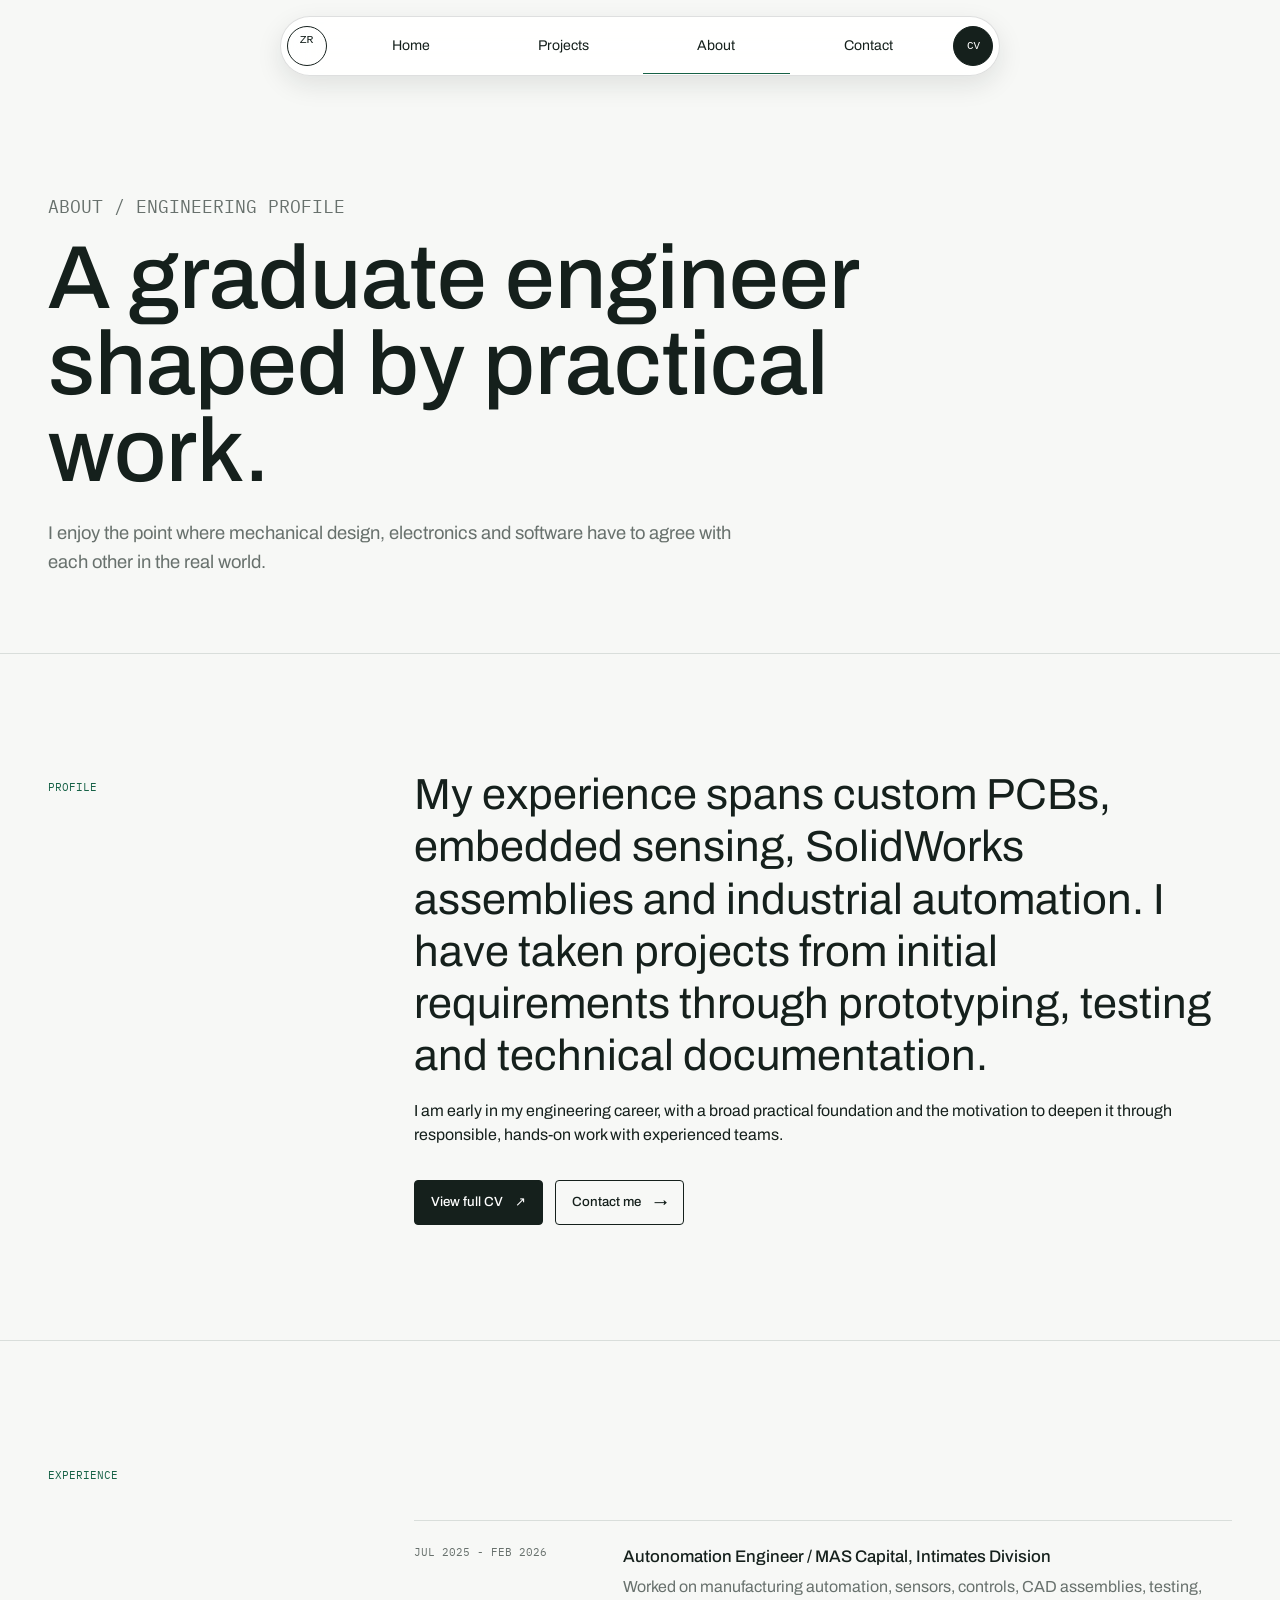
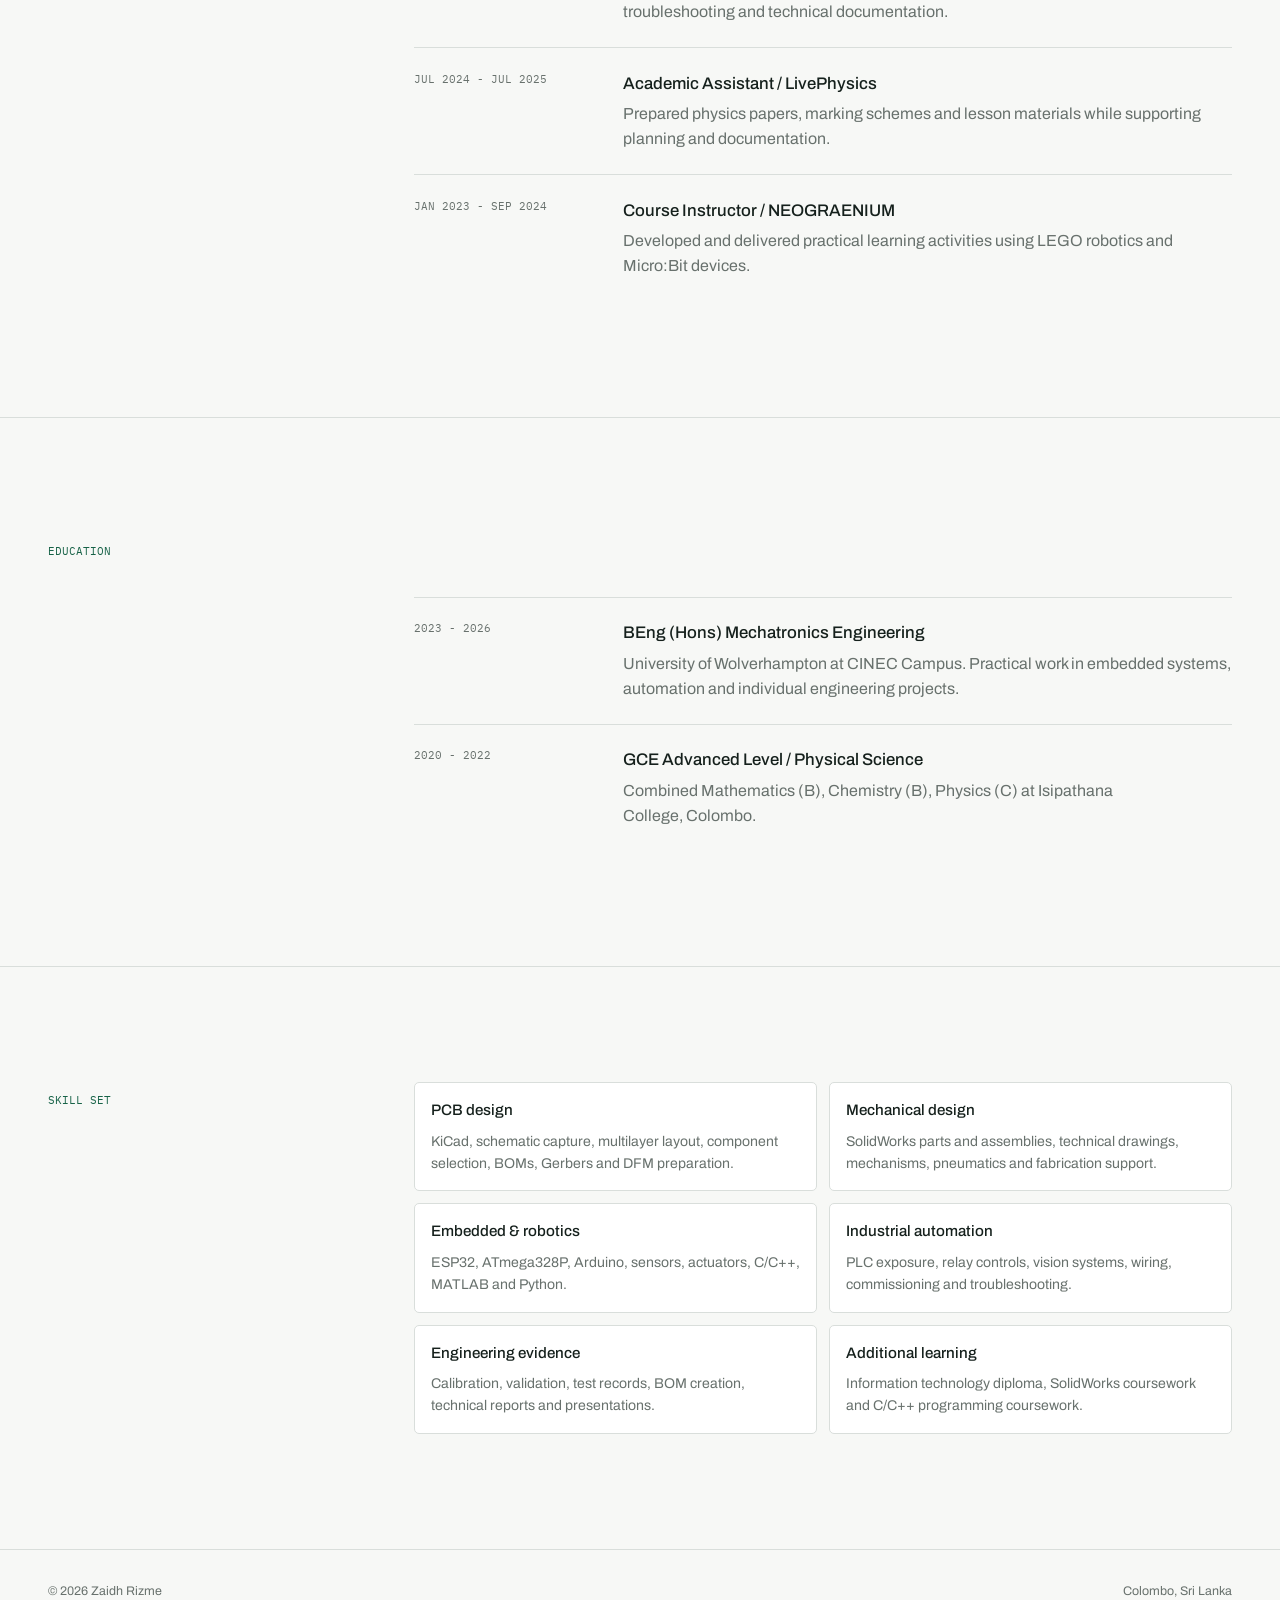
==== commit bd95282f: "Expand homepage and unify navigation symmetry" ====
--- a/about.html
+++ b/about.html
@@ -1,6 +1,6 @@
 <!doctype html>
 <html lang="en">
-<head><meta charset="utf-8"><meta name="viewport" content="width=device-width, initial-scale=1"><meta name="description" content="About Zaidh Rizme, a mechatronics and robotics engineering graduate in Colombo, Sri Lanka."><title>About | Zaidh Rizme</title><link rel="icon" href="favicon.ico"><link rel="stylesheet" href="css/styles.css?v=20260812-3"><script src="js/main.js?v=20260812-2" defer></script></head>
+<head><meta charset="utf-8"><meta name="viewport" content="width=device-width, initial-scale=1"><meta name="description" content="About Zaidh Rizme, a mechatronics and robotics engineering graduate in Colombo, Sri Lanka."><title>About | Zaidh Rizme</title><link rel="icon" href="favicon.ico"><link rel="stylesheet" href="css/styles.css?v=20260812-4"><script src="js/main.js?v=20260812-2" defer></script></head>
 <body>
     <a class="skip-link" href="#main">Skip to content</a>
     <header class="site-header"><div class="nav-shell"><a class="brand" href="index.html">Zaidh Rizme<span>Mechatronics & Robotics</span></a><nav class="main-nav" aria-label="Primary navigation"><a href="index.html">Home</a><a href="work.html">Projects</a><a href="about.html" aria-current="page">About</a><a href="contact.html">Contact</a></nav><a class="button small nav-cv" href="Zaidh-Rizme-CV.pdf" target="_blank" rel="noopener">CV <span class="arrow">&nearr;</span></a></div></header>
--- a/css/styles.css
+++ b/css/styles.css
@@ -57,13 +57,13 @@
     margin-inline: auto;
 }
 .nav-shell {
-    width: min(calc(100% - 2rem), 880px);
+    width: min(calc(100% - 2rem), 720px);
     min-height: 3.75rem;
     display: grid;
-    grid-template-columns: minmax(0, 1fr) auto minmax(0, 1fr);
+    grid-template-columns: 2.5rem minmax(0, 1fr) 2.5rem;
     align-items: center;
-    gap: 1.5rem;
-    padding: .4rem .45rem .4rem 1rem;
+    gap: .7rem;
+    padding: .35rem;
     border: 1px solid rgba(21, 32, 28, .14);
     border-radius: 999px;
     background: rgba(255, 255, 255, .9);
@@ -77,20 +77,25 @@
 .home-page .site-header + main { padding-top: 0; }
 .brand {
     justify-self: start;
+    width: 2.5rem;
+    height: 2.5rem;
+    display: grid;
+    place-items: center;
+    border: 1px solid var(--ink);
+    border-radius: 50%;
+    font-size: 0;
     font-weight: 600;
     line-height: 1;
 }
+.brand::before { content: 'ZR'; font: 500 .72rem/1 'IBM Plex Mono', monospace; }
 .brand span {
-    display: block;
-    margin-top: .35rem;
-    color: var(--muted);
-    font: .63rem/1 'IBM Plex Mono', monospace;
-    font-weight: 400;
-    text-transform: uppercase;
-}
-.main-nav { display: flex; align-items: center; justify-content: center; gap: 1.5rem; }
+    display: none;
+}
+.main-nav { min-width: 0; display: grid; grid-template-columns: repeat(4, minmax(0, 1fr)); align-items: center; justify-content: center; gap: .35rem; }
 .main-nav a {
     position: relative;
+    padding: .65rem .35rem;
+    text-align: center;
     font-size: .88rem;
 }
 .main-nav a::after {
@@ -134,7 +139,8 @@
 .button.secondary { background: transparent; color: var(--ink); }
 .button.secondary:hover { background: var(--surface); }
 .button.small { min-height: 2.35rem; padding: .5rem .8rem; }
-.nav-cv { justify-self: end; border-radius: 999px; }
+.button.nav-cv { width: 2.5rem; height: 2.5rem; min-height: 0; justify-self: end; padding: 0; border-radius: 50%; font: 500 .68rem/1 'IBM Plex Mono', monospace; }
+.nav-cv .arrow { display: none; }
 .button .arrow { transition: transform .22s var(--ease); }
 .button:hover .arrow { transform: translateX(3px); }
 
@@ -324,10 +330,22 @@
 .stage-copy .project-type { padding-top: .45rem; color: var(--forest); }
 .stage-copy h2 { max-width: 780px; margin: 0 0 .8rem; font-size: 2.9rem; line-height: 1.03; font-weight: 600; }
 .stage-copy p { max-width: 680px; margin: 0; color: var(--muted); font-size: 1.05rem; }
+.stage-disciplines { display: flex; flex-wrap: wrap; gap: .4rem; margin: 1rem 0 0; padding: 0; list-style: none; color: #53605b; font: .67rem/1.4 'IBM Plex Mono', monospace; text-transform: uppercase; }
+.stage-disciplines li + li::before { content: '/'; margin-right: .4rem; color: #9ca5a1; }
 .case-link { display: inline-flex; align-items: center; gap: .7rem; margin-top: 1.25rem; padding-bottom: .2rem; border-bottom: 1px solid currentColor; color: var(--forest); font-size: .88rem; font-weight: 500; }
 .case-link span { transition: transform .22s var(--ease); }
 .case-link:hover span { transform: translateX(5px); }
 .home-capabilities { padding: 8rem 0; scroll-snap-align: start; }
+.home-contact { padding: 8rem 0; background: var(--ink); color: white; scroll-snap-align: start; }
+.home-contact-layout { display: grid; grid-template-columns: minmax(10rem, .55fr) 1.8fr; gap: 2rem; align-items: start; }
+.home-contact .section-label { color: #91c6b1; }
+.home-contact h2 { max-width: 860px; margin: 0; font-size: 3.8rem; line-height: 1.02; font-weight: 500; }
+.home-contact p { max-width: 680px; margin: 1.25rem 0 0; color: #bdc7c2; font-size: 1.05rem; }
+.home-contact-actions { display: flex; flex-wrap: wrap; gap: .75rem; margin-top: 2rem; }
+.contact-button { border-color: white; background: white; color: var(--ink); }
+.contact-button:hover { border-color: #91c6b1; background: #91c6b1; color: var(--ink); }
+.contact-button.secondary { border-color: #708079; color: white; }
+.contact-button.secondary:hover { border-color: white; background: transparent; color: white; }
 
 .capability-grid { display: grid; grid-template-columns: repeat(4, 1fr); border-top: 1px solid var(--ink); }
 .capability { padding: 1.5rem 1rem 1rem 0; border-right: 1px solid var(--line); }
@@ -530,17 +548,19 @@
 .home-project.reveal.is-visible { opacity: 1; transform: none; }
 
 @media (max-width: 820px) {
-    .nav-shell { grid-template-columns: auto 1fr; gap: .9rem; }
-    .brand span { display: none; }
-    .main-nav { justify-self: end; gap: .9rem; }
-    .nav-cv { display: none; }
+    .nav-shell { grid-template-columns: 2.35rem minmax(0, 1fr) 2.35rem; gap: .5rem; }
+    .brand { width: 2.35rem; height: 2.35rem; }
+    .main-nav { justify-self: stretch; gap: 0; }
+    .main-nav a { font-size: .78rem; }
+    .button.nav-cv { width: 2.35rem; height: 2.35rem; }
     .home-hero h1 { font-size: 4.5rem; }
     .stage-copy { grid-template-columns: 1fr; gap: .7rem; }
     .stage-copy .project-type { padding-top: 0; }
     .stage-copy h2 { font-size: 2.55rem; }
     .section-head,
     .case-layout,
-    .about-grid { grid-template-columns: 1fr; }
+    .about-grid,
+    .home-contact-layout { grid-template-columns: 1fr; }
     .project-grid { grid-template-columns: 1fr; }
     .capability-grid { grid-template-columns: 1fr 1fr; }
     .capability:nth-child(2) { border-right: 0; }
@@ -561,10 +581,10 @@
 
 @media (max-width: 560px) {
     .site-header { top: .55rem; }
-    .nav-shell { width: calc(100% - 1rem); min-height: 3.45rem; gap: .65rem; padding: .3rem .65rem; }
-    .brand { font-size: .84rem; }
-    .main-nav { gap: .65rem; }
-    .main-nav a { font-size: .7rem; }
+    .nav-shell { width: calc(100% - 1rem); min-height: 3.45rem; grid-template-columns: 2.2rem minmax(0, 1fr) 2.2rem; gap: .2rem; padding: .3rem; }
+    .brand { width: 2.2rem; height: 2.2rem; }
+    .main-nav a { padding-inline: .15rem; font-size: .67rem; }
+    .button.nav-cv { width: 2.2rem; height: 2.2rem; font-size: .62rem; }
     .home-hero { padding: 6.5rem 0 3rem; }
     .home-hero::before { top: 5.5rem; bottom: 1.5rem; }
     .home-hero::after { bottom: 1.5rem; width: 3rem; }
@@ -581,6 +601,8 @@
     .stage-copy h2 { font-size: 2.15rem; }
     .stage-copy p { font-size: .96rem; }
     .home-capabilities { padding: 5.5rem 0; }
+    .home-contact { padding: 5.5rem 0; }
+    .home-contact h2 { font-size: 2.45rem; }
     .hero-visual { height: 260px; margin-top: 1.25rem; }
     .project-content { grid-template-columns: 1fr; }
     .project-link { display: none; }
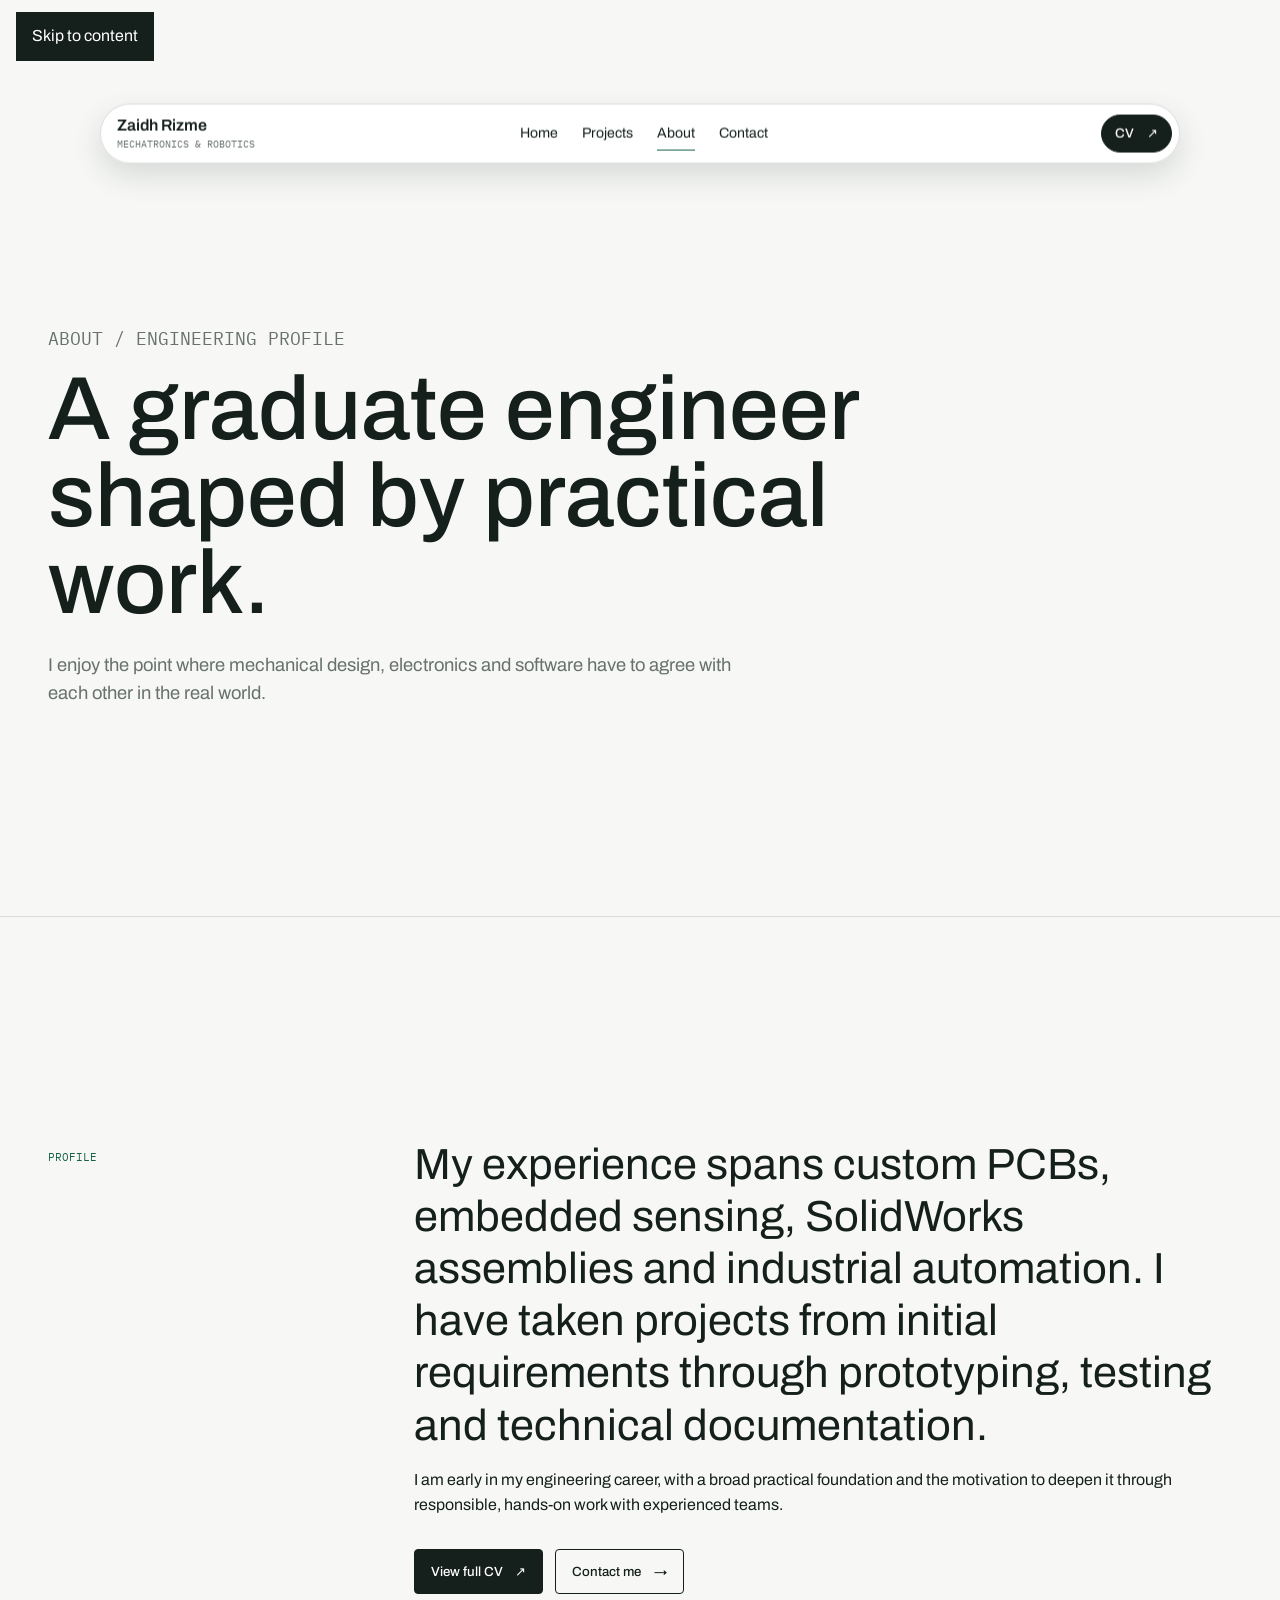
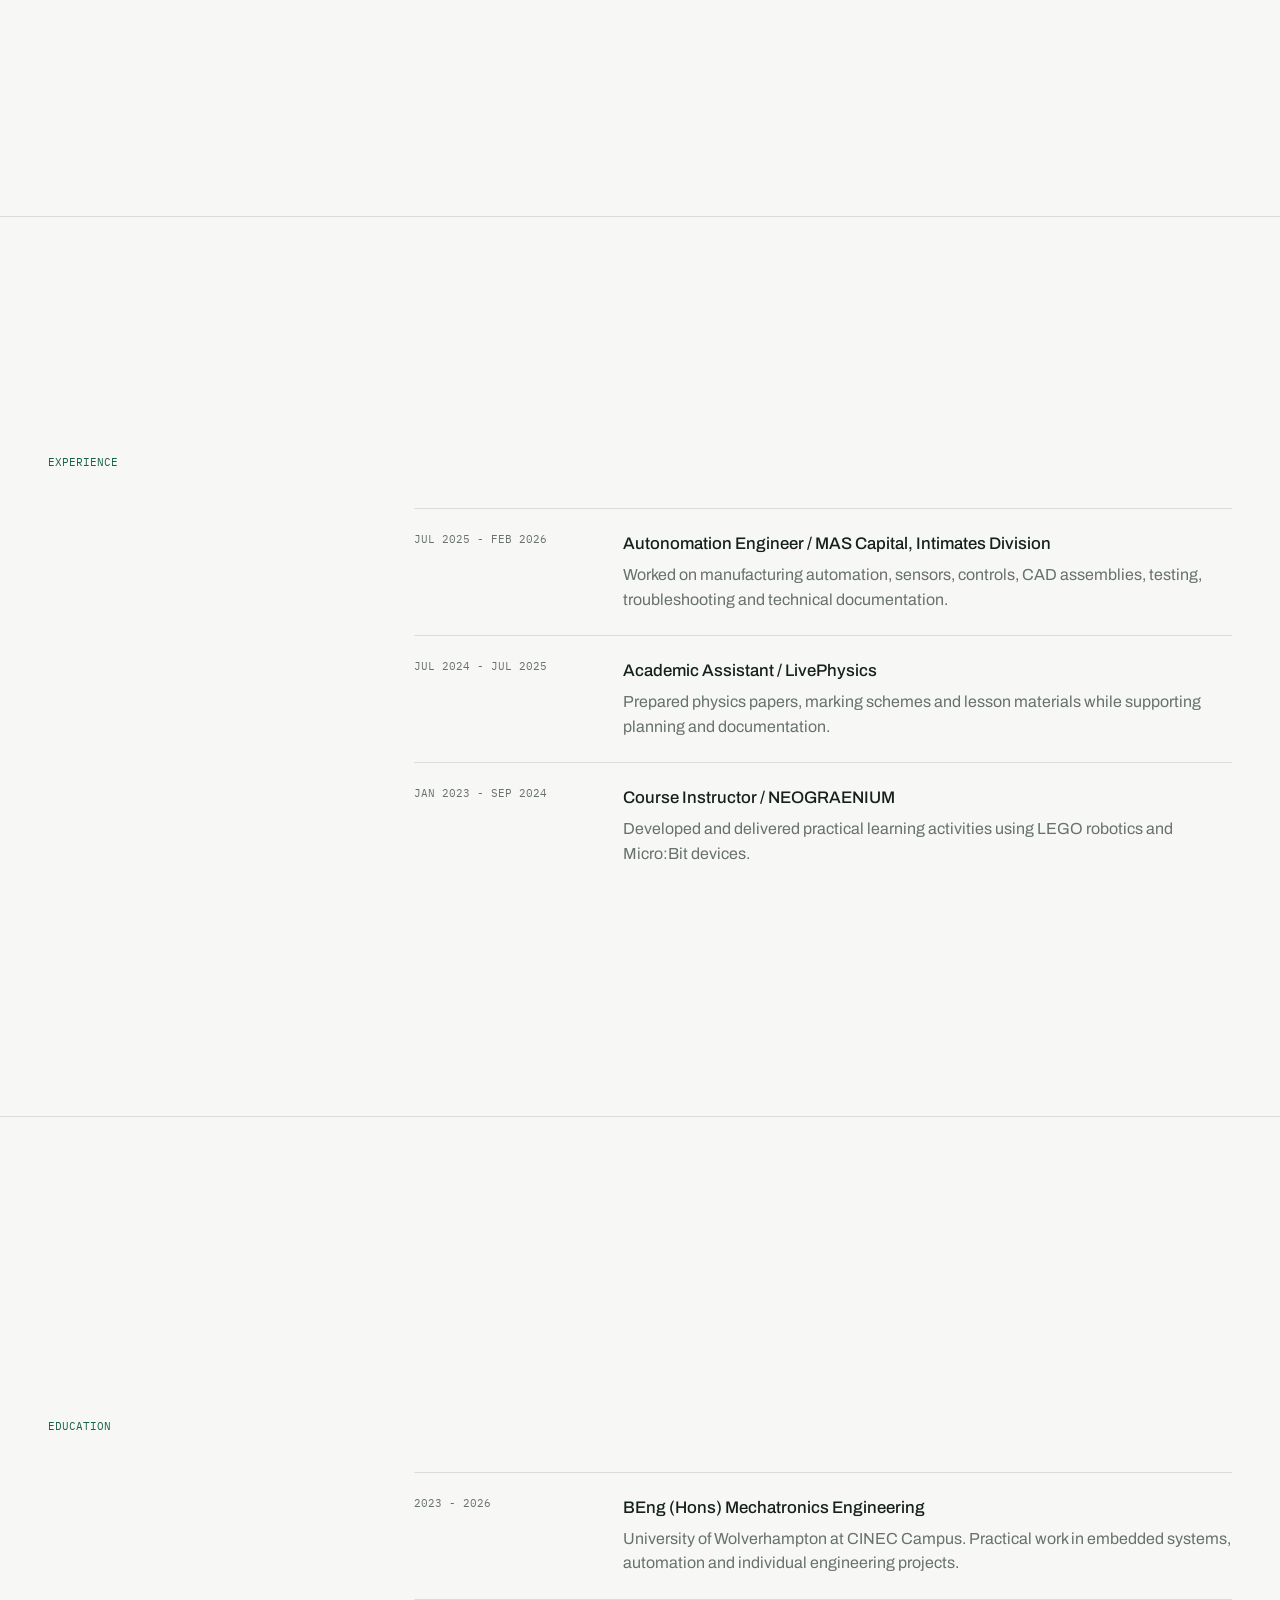
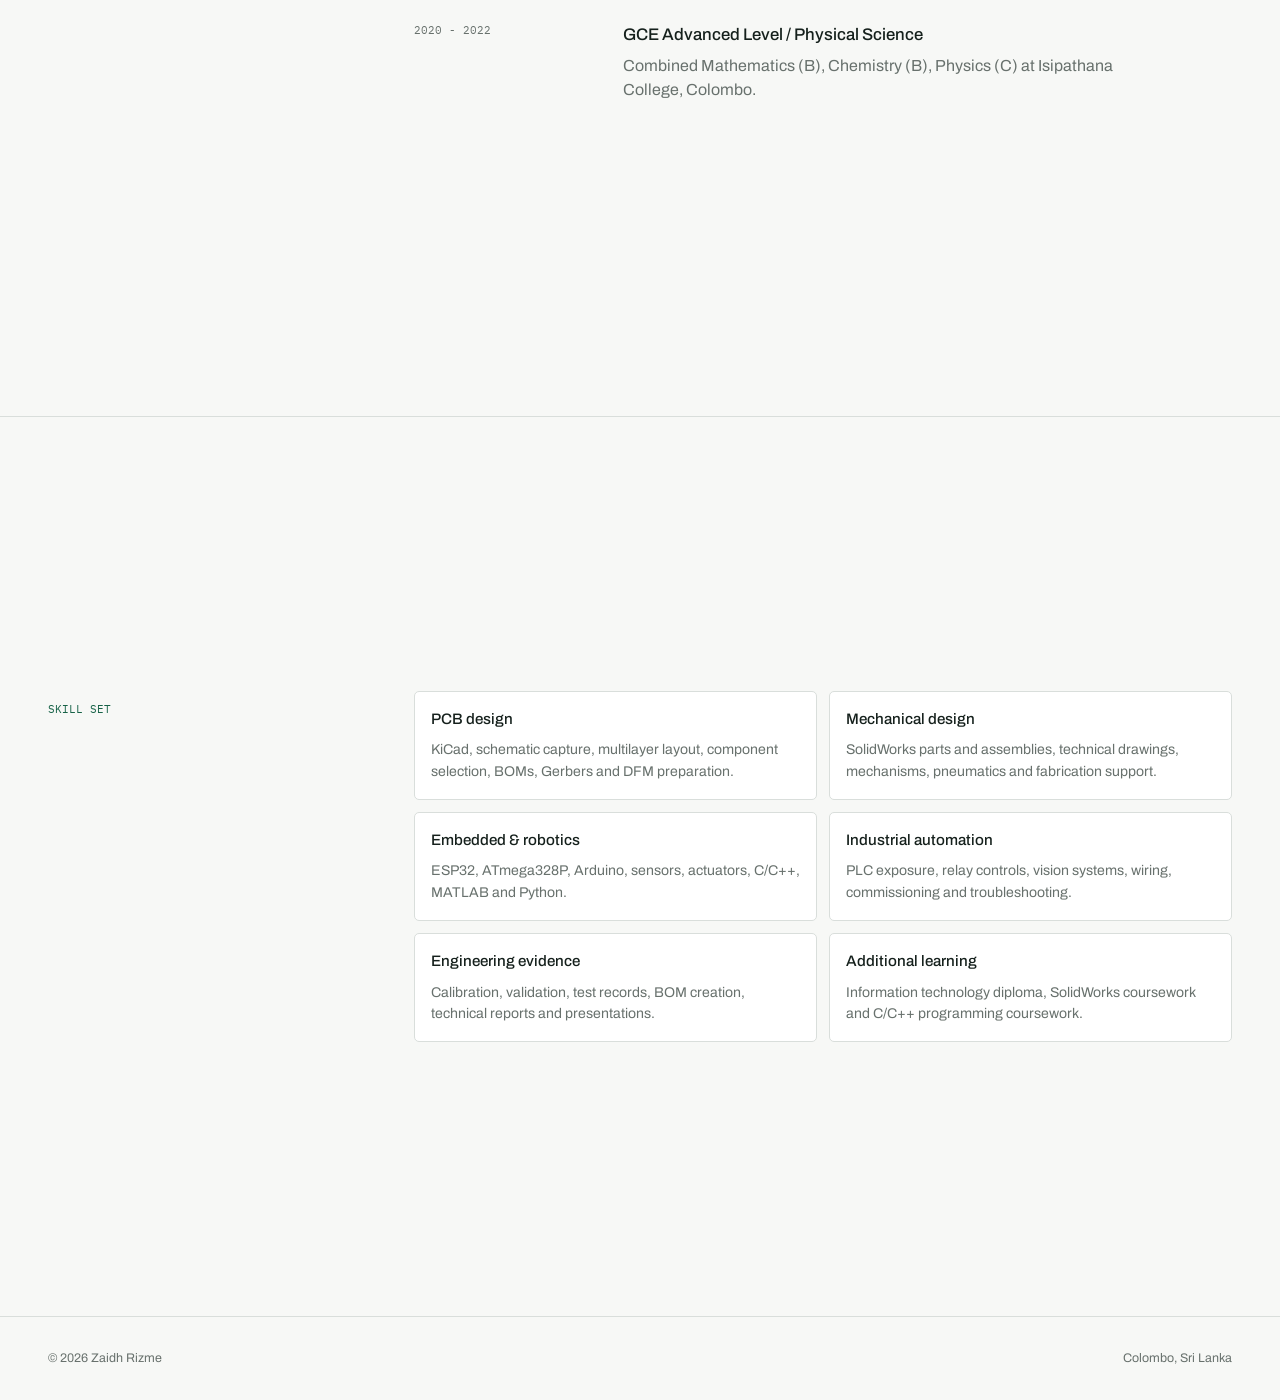
==== commit 03d6a0d8: "Make portfolio sections full viewport" ====
--- a/about.html
+++ b/about.html
@@ -1,6 +1,6 @@
 <!doctype html>
 <html lang="en">
-<head><meta charset="utf-8"><meta name="viewport" content="width=device-width, initial-scale=1"><meta name="description" content="About Zaidh Rizme, a mechatronics and robotics engineering graduate in Colombo, Sri Lanka."><title>About | Zaidh Rizme</title><link rel="icon" href="favicon.ico"><link rel="stylesheet" href="css/styles.css?v=20260812-4"><script src="js/main.js?v=20260812-2" defer></script></head>
+<head><meta charset="utf-8"><meta name="viewport" content="width=device-width, initial-scale=1"><meta name="description" content="About Zaidh Rizme, a mechatronics and robotics engineering graduate in Colombo, Sri Lanka."><title>About | Zaidh Rizme</title><link rel="icon" href="favicon.ico"><link rel="stylesheet" href="css/styles.css?v=20260812-5"><script src="js/main.js?v=20260812-2" defer></script></head>
 <body>
     <a class="skip-link" href="#main">Skip to content</a>
     <header class="site-header"><div class="nav-shell"><a class="brand" href="index.html">Zaidh Rizme<span>Mechatronics & Robotics</span></a><nav class="main-nav" aria-label="Primary navigation"><a href="index.html">Home</a><a href="work.html">Projects</a><a href="about.html" aria-current="page">About</a><a href="contact.html">Contact</a></nav><a class="button small nav-cv" href="Zaidh-Rizme-CV.pdf" target="_blank" rel="noopener">CV <span class="arrow">&nearr;</span></a></div></header>
--- a/css/styles.css
+++ b/css/styles.css
@@ -16,7 +16,7 @@
 }
 
 * { box-sizing: border-box; }
-html { scroll-behavior: smooth; }
+html { scroll-behavior: smooth; scroll-snap-type: y proximity; }
 body {
     margin: 0;
     background: var(--paper);
@@ -57,13 +57,13 @@
     margin-inline: auto;
 }
 .nav-shell {
-    width: min(calc(100% - 2rem), 720px);
+    width: min(calc(100% - 2rem), 1080px);
     min-height: 3.75rem;
     display: grid;
-    grid-template-columns: 2.5rem minmax(0, 1fr) 2.5rem;
+    grid-template-columns: minmax(0, 1fr) auto minmax(0, 1fr);
     align-items: center;
-    gap: .7rem;
-    padding: .35rem;
+    gap: 1.5rem;
+    padding: .4rem .45rem .4rem 1rem;
     border: 1px solid rgba(21, 32, 28, .14);
     border-radius: 999px;
     background: rgba(255, 255, 255, .9);
@@ -77,25 +77,20 @@
 .home-page .site-header + main { padding-top: 0; }
 .brand {
     justify-self: start;
-    width: 2.5rem;
-    height: 2.5rem;
-    display: grid;
-    place-items: center;
-    border: 1px solid var(--ink);
-    border-radius: 50%;
-    font-size: 0;
     font-weight: 600;
     line-height: 1;
 }
-.brand::before { content: 'ZR'; font: 500 .72rem/1 'IBM Plex Mono', monospace; }
 .brand span {
-    display: none;
-}
-.main-nav { min-width: 0; display: grid; grid-template-columns: repeat(4, minmax(0, 1fr)); align-items: center; justify-content: center; gap: .35rem; }
+    display: block;
+    margin-top: .35rem;
+    color: var(--muted);
+    font: .63rem/1 'IBM Plex Mono', monospace;
+    font-weight: 400;
+    text-transform: uppercase;
+}
+.main-nav { display: flex; align-items: center; justify-content: center; gap: 1.5rem; }
 .main-nav a {
     position: relative;
-    padding: .65rem .35rem;
-    text-align: center;
     font-size: .88rem;
 }
 .main-nav a::after {
@@ -139,8 +134,7 @@
 .button.secondary { background: transparent; color: var(--ink); }
 .button.secondary:hover { background: var(--surface); }
 .button.small { min-height: 2.35rem; padding: .5rem .8rem; }
-.button.nav-cv { width: 2.5rem; height: 2.5rem; min-height: 0; justify-self: end; padding: 0; border-radius: 50%; font: 500 .68rem/1 'IBM Plex Mono', monospace; }
-.nav-cv .arrow { display: none; }
+.nav-cv { justify-self: end; border-radius: 999px; }
 .button .arrow { transition: transform .22s var(--ease); }
 .button:hover .arrow { transform: translateX(3px); }
 
@@ -236,7 +230,7 @@
 .hero-visual.robot-hero { background: #eef0ee; }
 .hero-visual.robot-hero img { object-fit: contain; padding: clamp(1rem, 4vw, 3.5rem); }
 
-.section { padding: clamp(4.5rem, 9vw, 8rem) 0; border-top: 1px solid var(--line); }
+.section { min-height: 100svh; display: grid; align-items: center; padding: clamp(4.5rem, 9vw, 8rem) 0; border-top: 1px solid var(--line); scroll-snap-align: start; }
 .section-head {
     display: grid;
     grid-template-columns: minmax(10rem, .55fr) 1.8fr;
@@ -335,8 +329,8 @@
 .case-link { display: inline-flex; align-items: center; gap: .7rem; margin-top: 1.25rem; padding-bottom: .2rem; border-bottom: 1px solid currentColor; color: var(--forest); font-size: .88rem; font-weight: 500; }
 .case-link span { transition: transform .22s var(--ease); }
 .case-link:hover span { transform: translateX(5px); }
-.home-capabilities { padding: 8rem 0; scroll-snap-align: start; }
-.home-contact { padding: 8rem 0; background: var(--ink); color: white; scroll-snap-align: start; }
+.home-capabilities { min-height: 100svh; display: grid; align-items: center; padding: 8rem 0; scroll-snap-align: start; }
+.home-contact { min-height: 100svh; display: grid; align-items: center; padding: 8rem 0; background: var(--ink); color: white; scroll-snap-align: start; }
 .home-contact-layout { display: grid; grid-template-columns: minmax(10rem, .55fr) 1.8fr; gap: 2rem; align-items: start; }
 .home-contact .section-label { color: #91c6b1; }
 .home-contact h2 { max-width: 860px; margin: 0; font-size: 3.8rem; line-height: 1.02; font-weight: 500; }
@@ -360,7 +354,7 @@
 .learning-grid h2 { margin: .8rem 0 1rem; font-size: clamp(2rem, 4vw, 3.6rem); line-height: 1.05; font-weight: 500; }
 .learning-grid p { color: #4c5d5f; }
 
-.page-hero { padding: clamp(4rem, 8vw, 8rem) 0 clamp(3rem, 6vw, 5rem); }
+.page-hero { min-height: calc(100svh - 4.75rem); display: flex; flex-direction: column; justify-content: center; padding: clamp(4rem, 8vw, 8rem) 0 clamp(3rem, 6vw, 5rem); scroll-snap-align: start; }
 .page-hero h1,
 .case-intro h1 {
     max-width: 1000px;
@@ -371,7 +365,7 @@
 }
 .page-hero > p { max-width: 720px; margin: 0; color: var(--muted); font-size: 1.15rem; }
 
-.case-intro { padding: clamp(3rem, 7vw, 7rem) 0 3rem; }
+.case-intro { min-height: calc(100svh - 4.75rem); display: flex; flex-direction: column; justify-content: center; padding: clamp(3rem, 7vw, 7rem) 0 3rem; scroll-snap-align: start; }
 .back-link { display: inline-flex; align-items: center; gap: .5rem; color: var(--muted); font-size: .82rem; }
 .back-link:hover { color: var(--forest); }
 .case-intro h1 { max-width: 1120px; }
@@ -380,7 +374,7 @@
 .meta div { min-width: 0; }
 .meta dt { color: var(--muted); }
 .meta dd { margin: .35rem 0 0; }
-.case-main-image { height: clamp(320px, 58vw, 760px); overflow: hidden; background: var(--wash); }
+.case-main-image { height: 100svh; overflow: hidden; background: var(--wash); scroll-snap-align: start; }
 .case-main-image img { height: 100%; object-fit: cover; }
 .case-main-image.contain img { object-fit: contain; padding: clamp(1rem, 4vw, 3rem); }
 .case-main-image.robot-main { background: #eef0ee; }
@@ -388,7 +382,7 @@
 .case-main-image.hopper-main { background: #eef0ee; }
 .case-main-image.hopper-main img { object-fit: contain; padding: clamp(1rem, 5vw, 4rem); }
 
-.case-section { padding: clamp(4rem, 8vw, 7rem) 0; border-bottom: 1px solid var(--line); }
+.case-section { min-height: 100svh; display: grid; align-items: center; padding: clamp(4rem, 8vw, 7rem) 0; border-bottom: 1px solid var(--line); scroll-snap-align: start; }
 .case-layout { display: grid; grid-template-columns: minmax(10rem, .6fr) 1.7fr; gap: clamp(2rem, 6vw, 6rem); }
 .case-layout h2 { margin: 0; font-size: 1.35rem; line-height: 1.25; font-weight: 600; }
 .case-copy { max-width: 780px; }
@@ -534,7 +528,7 @@
 .skill-group h3 { margin: 0 0 .5rem; font-size: .95rem; font-weight: 500; }
 .skill-group p { margin: 0; color: var(--muted); font-size: .88rem; }
 
-.contact-section { min-height: calc(100vh - 4.5rem); display: flex; align-items: center; padding: 4rem 0; }
+.contact-section { min-height: calc(100svh - 4.75rem); display: flex; align-items: center; padding: 4rem 0; scroll-snap-align: start; }
 .contact-section h1 { max-width: 900px; margin: 1rem 0 2rem; font-size: clamp(3rem, 8vw, 7rem); line-height: .96; font-weight: 500; }
 .contact-links { display: flex; flex-wrap: wrap; gap: .75rem; }
 
@@ -548,11 +542,10 @@
 .home-project.reveal.is-visible { opacity: 1; transform: none; }
 
 @media (max-width: 820px) {
-    .nav-shell { grid-template-columns: 2.35rem minmax(0, 1fr) 2.35rem; gap: .5rem; }
-    .brand { width: 2.35rem; height: 2.35rem; }
-    .main-nav { justify-self: stretch; gap: 0; }
+    .nav-shell { grid-template-columns: minmax(0, 1fr) auto minmax(0, 1fr); gap: .75rem; }
+    .brand span { display: none; }
+    .main-nav { gap: 1rem; }
     .main-nav a { font-size: .78rem; }
-    .button.nav-cv { width: 2.35rem; height: 2.35rem; }
     .home-hero h1 { font-size: 4.5rem; }
     .stage-copy { grid-template-columns: 1fr; gap: .7rem; }
     .stage-copy .project-type { padding-top: 0; }
@@ -581,10 +574,11 @@
 
 @media (max-width: 560px) {
     .site-header { top: .55rem; }
-    .nav-shell { width: calc(100% - 1rem); min-height: 3.45rem; grid-template-columns: 2.2rem minmax(0, 1fr) 2.2rem; gap: .2rem; padding: .3rem; }
-    .brand { width: 2.2rem; height: 2.2rem; }
-    .main-nav a { padding-inline: .15rem; font-size: .67rem; }
-    .button.nav-cv { width: 2.2rem; height: 2.2rem; font-size: .62rem; }
+    .nav-shell { width: calc(100% - 1rem); min-height: 3.45rem; gap: .25rem; padding: .3rem .45rem; }
+    .brand { font-size: .76rem; }
+    .main-nav { gap: .52rem; }
+    .main-nav a { font-size: .65rem; }
+    .nav-cv { min-height: 2.1rem; padding: .35rem .48rem; font-size: .65rem; }
     .home-hero { padding: 6.5rem 0 3rem; }
     .home-hero::before { top: 5.5rem; bottom: 1.5rem; }
     .home-hero::after { bottom: 1.5rem; width: 3rem; }
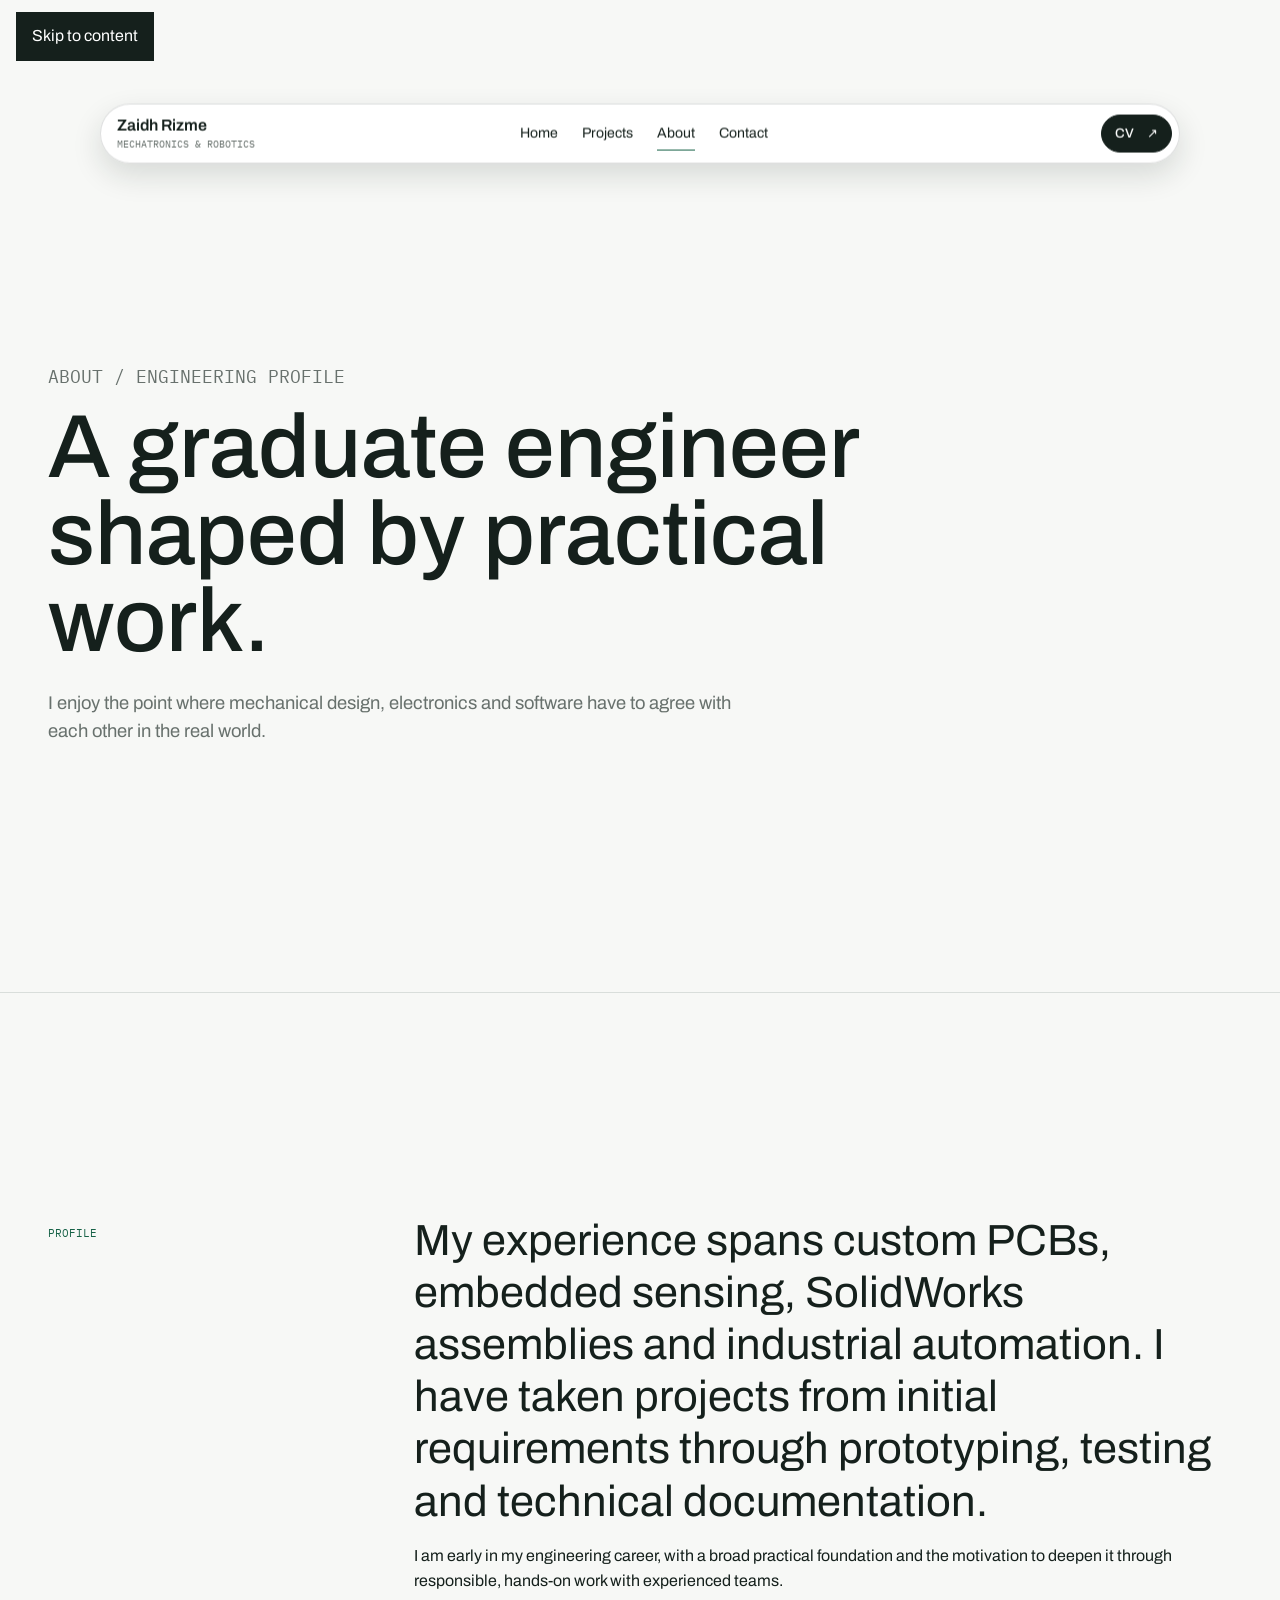
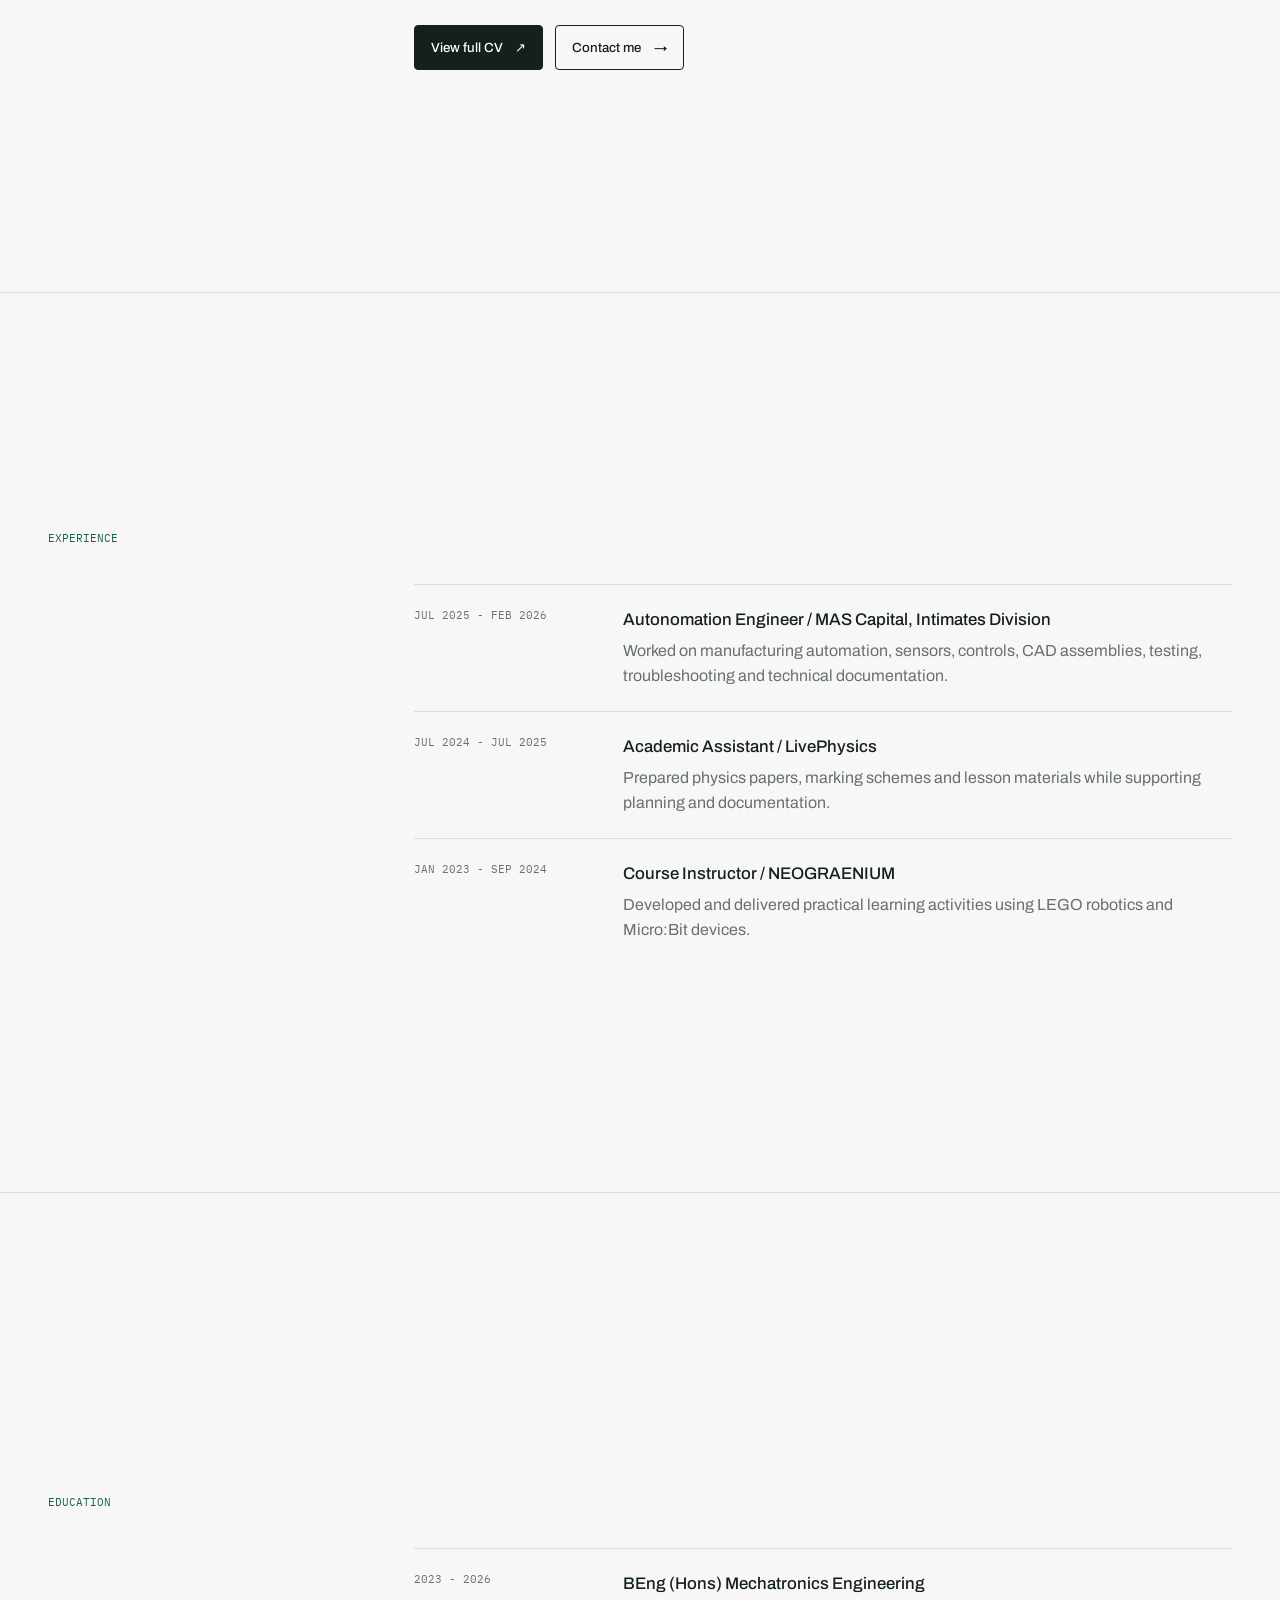
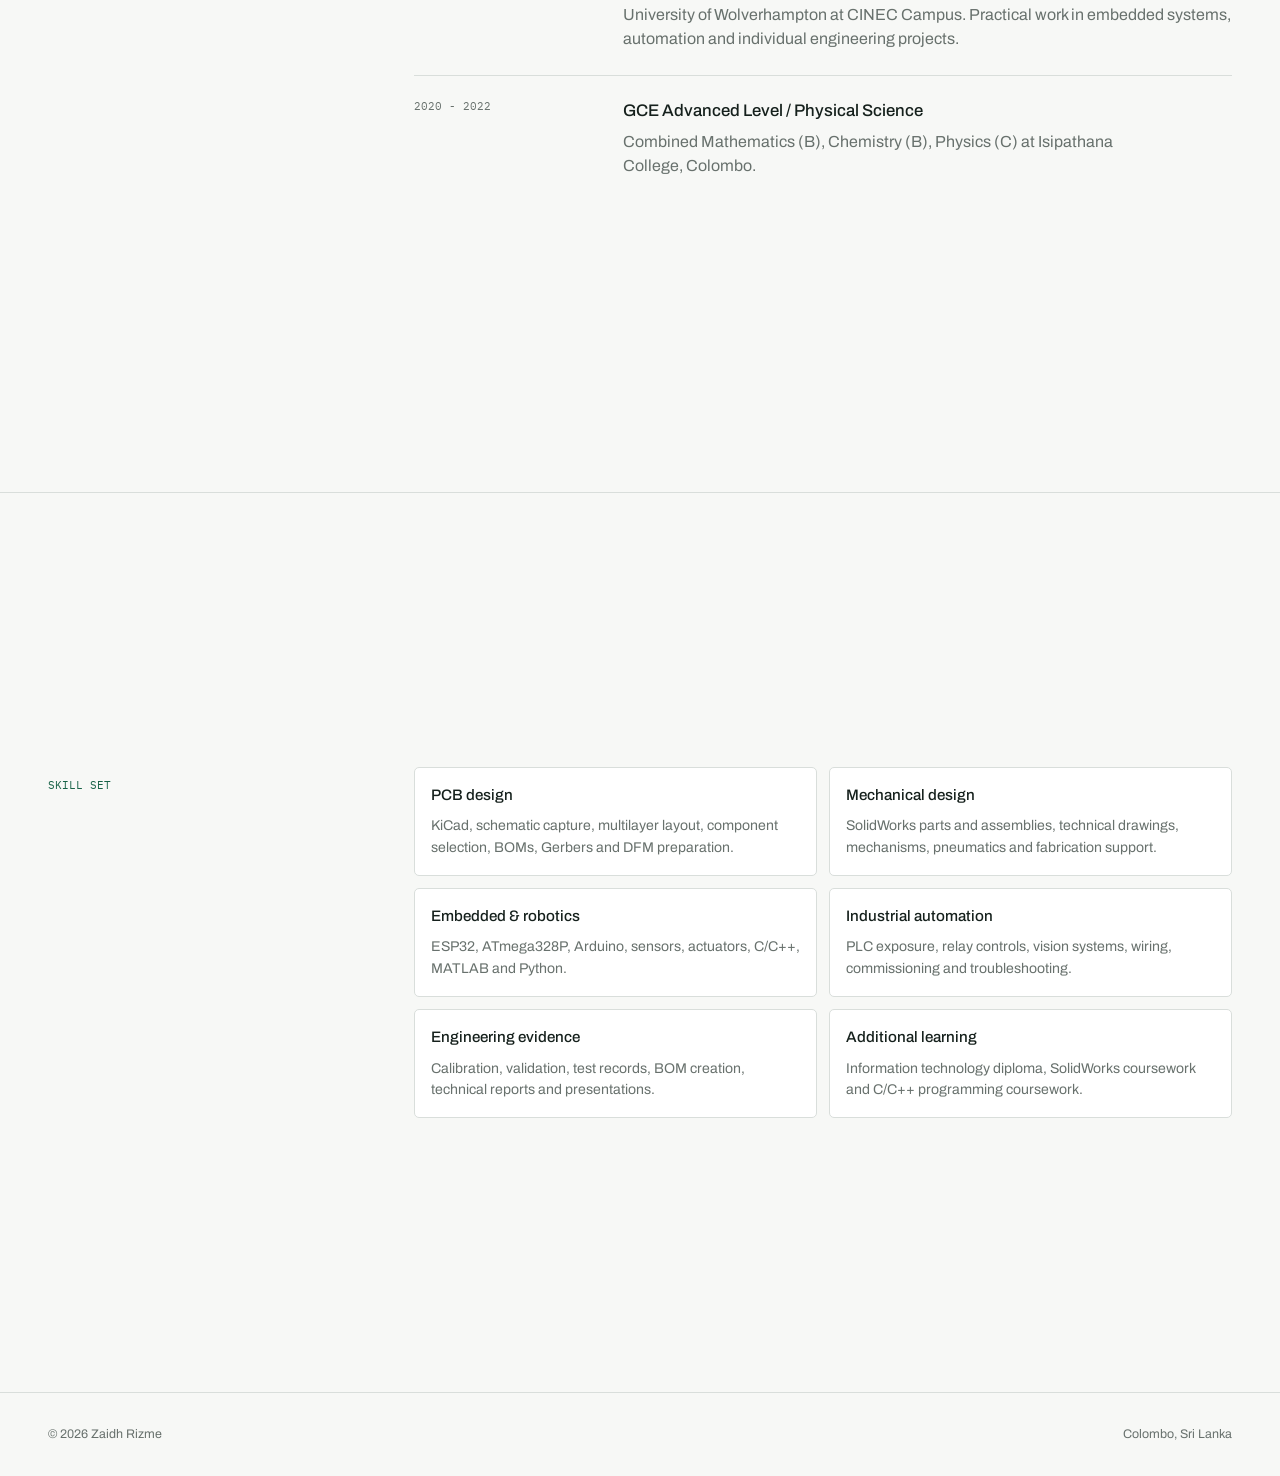
==== commit d070b0e2: "Expand modified iron case study" ====
--- a/about.html
+++ b/about.html
@@ -1,6 +1,6 @@
 <!doctype html>
 <html lang="en">
-<head><meta charset="utf-8"><meta name="viewport" content="width=device-width, initial-scale=1"><meta name="description" content="About Zaidh Rizme, a mechatronics and robotics engineering graduate in Colombo, Sri Lanka."><title>About | Zaidh Rizme</title><link rel="icon" href="favicon.ico"><link rel="stylesheet" href="css/styles.css?v=20260812-5"><script src="js/main.js?v=20260812-2" defer></script></head>
+<head><meta charset="utf-8"><meta name="viewport" content="width=device-width, initial-scale=1"><meta name="description" content="About Zaidh Rizme, a mechatronics and robotics engineering graduate in Colombo, Sri Lanka."><title>About | Zaidh Rizme</title><link rel="icon" href="favicon.ico"><link rel="stylesheet" href="css/styles.css?v=20260819-1"><script src="js/main.js?v=20260812-2" defer></script></head>
 <body>
     <a class="skip-link" href="#main">Skip to content</a>
     <header class="site-header"><div class="nav-shell"><a class="brand" href="index.html">Zaidh Rizme<span>Mechatronics & Robotics</span></a><nav class="main-nav" aria-label="Primary navigation"><a href="index.html">Home</a><a href="work.html">Projects</a><a href="about.html" aria-current="page">About</a><a href="contact.html">Contact</a></nav><a class="button small nav-cv" href="Zaidh-Rizme-CV.pdf" target="_blank" rel="noopener">CV <span class="arrow">&nearr;</span></a></div></header>
--- a/css/styles.css
+++ b/css/styles.css
@@ -354,7 +354,7 @@
 .learning-grid h2 { margin: .8rem 0 1rem; font-size: clamp(2rem, 4vw, 3.6rem); line-height: 1.05; font-weight: 500; }
 .learning-grid p { color: #4c5d5f; }
 
-.page-hero { min-height: calc(100svh - 4.75rem); display: flex; flex-direction: column; justify-content: center; padding: clamp(4rem, 8vw, 8rem) 0 clamp(3rem, 6vw, 5rem); scroll-snap-align: start; }
+.page-hero { min-height: 100svh; display: flex; flex-direction: column; justify-content: center; padding: clamp(4rem, 8vw, 8rem) 0 clamp(3rem, 6vw, 5rem); scroll-snap-align: start; }
 .page-hero h1,
 .case-intro h1 {
     max-width: 1000px;
@@ -365,7 +365,7 @@
 }
 .page-hero > p { max-width: 720px; margin: 0; color: var(--muted); font-size: 1.15rem; }
 
-.case-intro { min-height: calc(100svh - 4.75rem); display: flex; flex-direction: column; justify-content: center; padding: clamp(3rem, 7vw, 7rem) 0 3rem; scroll-snap-align: start; }
+.case-intro { min-height: 100svh; display: flex; flex-direction: column; justify-content: center; padding: clamp(3rem, 7vw, 7rem) 0 3rem; scroll-snap-align: start; }
 .back-link { display: inline-flex; align-items: center; gap: .5rem; color: var(--muted); font-size: .82rem; }
 .back-link:hover { color: var(--forest); }
 .case-intro h1 { max-width: 1120px; }
@@ -499,6 +499,8 @@
 .document-preview img { aspect-ratio: 16 / 10; object-fit: contain; padding: clamp(.5rem, 2vw, 1.5rem); }
 .document-preview span { display: flex; justify-content: flex-end; padding: .8rem 1rem; border-top: 1px solid var(--line); color: var(--forest); font: .69rem/1.4 'IBM Plex Mono', monospace; text-transform: uppercase; }
 .document-preview:hover { border-color: var(--forest); transform: translateY(-2px); }
+.iron-assembly-preview img { height: min(55svh, 520px); aspect-ratio: auto; }
+.iron-document-grid { display: grid; grid-template-columns: repeat(3, minmax(0, 1fr)); gap: 1rem; }
 
 .bom-shell { max-height: 36rem; overflow: auto; border: 1px solid var(--line); border-radius: 5px; background: var(--surface); }
 .bom-table { width: 100%; min-width: 760px; border-collapse: collapse; font-size: .82rem; }
@@ -565,6 +567,7 @@
     .criteria-strip article:nth-child(-n+2) { padding-bottom: 1.5rem; border-bottom: 1px solid var(--line); }
     .configuration-grid { grid-template-columns: repeat(2, minmax(0, 1fr)); }
     .part-grid { grid-template-columns: repeat(2, minmax(0, 1fr)); }
+    .iron-document-grid { grid-template-columns: repeat(2, minmax(0, 1fr)); }
     .software-flow { grid-template-columns: 1fr; }
     .software-flow article { padding: 1.25rem 0; border-right: 0; border-bottom: 1px solid var(--line); }
     .software-flow article + article { padding-left: 0; }
@@ -609,6 +612,7 @@
     .gallery-media.wide { aspect-ratio: 4 / 3; }
     .configuration-grid,
     .part-grid { grid-template-columns: 1fr; }
+    .iron-document-grid { grid-template-columns: 1fr; }
     .criteria-strip,
     .pcb-layer-grid { grid-template-columns: 1fr; }
     .criteria-strip article { padding: 1.25rem 0; border-right: 0; border-bottom: 1px solid var(--line); }
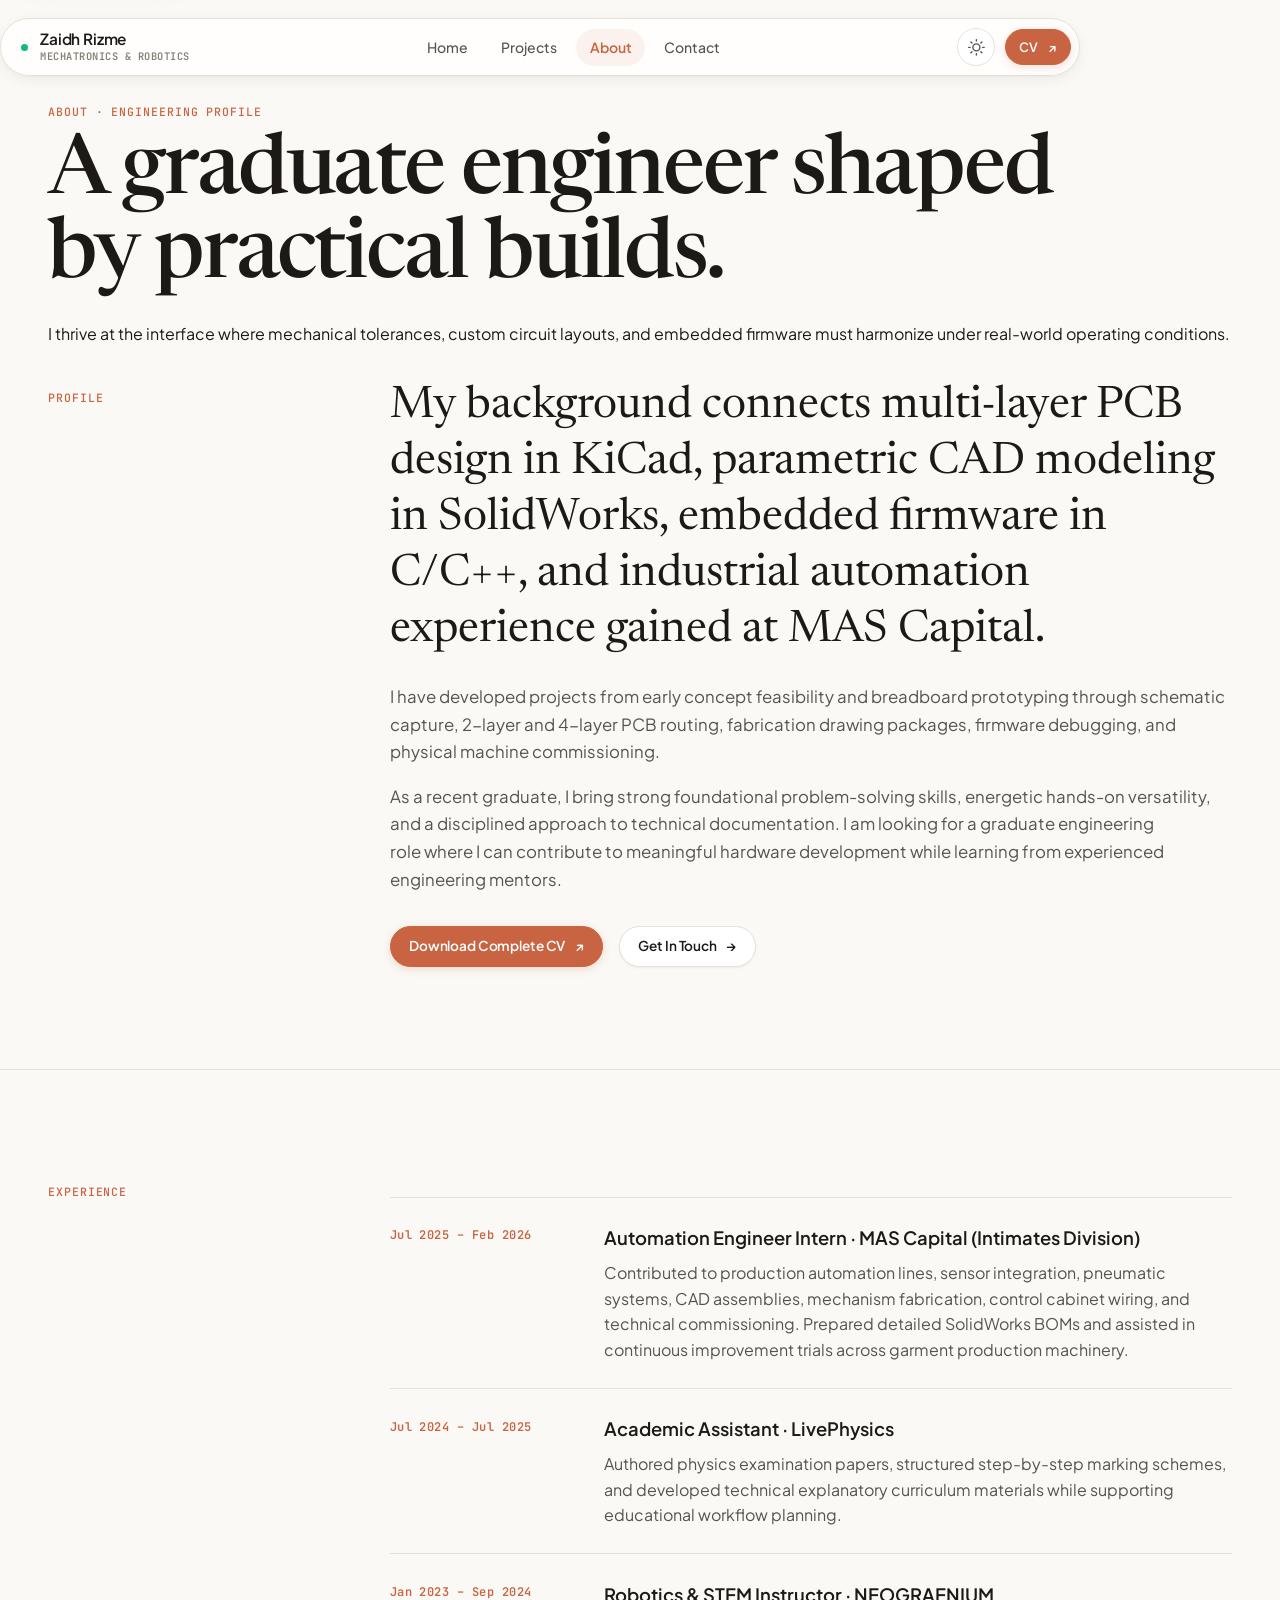
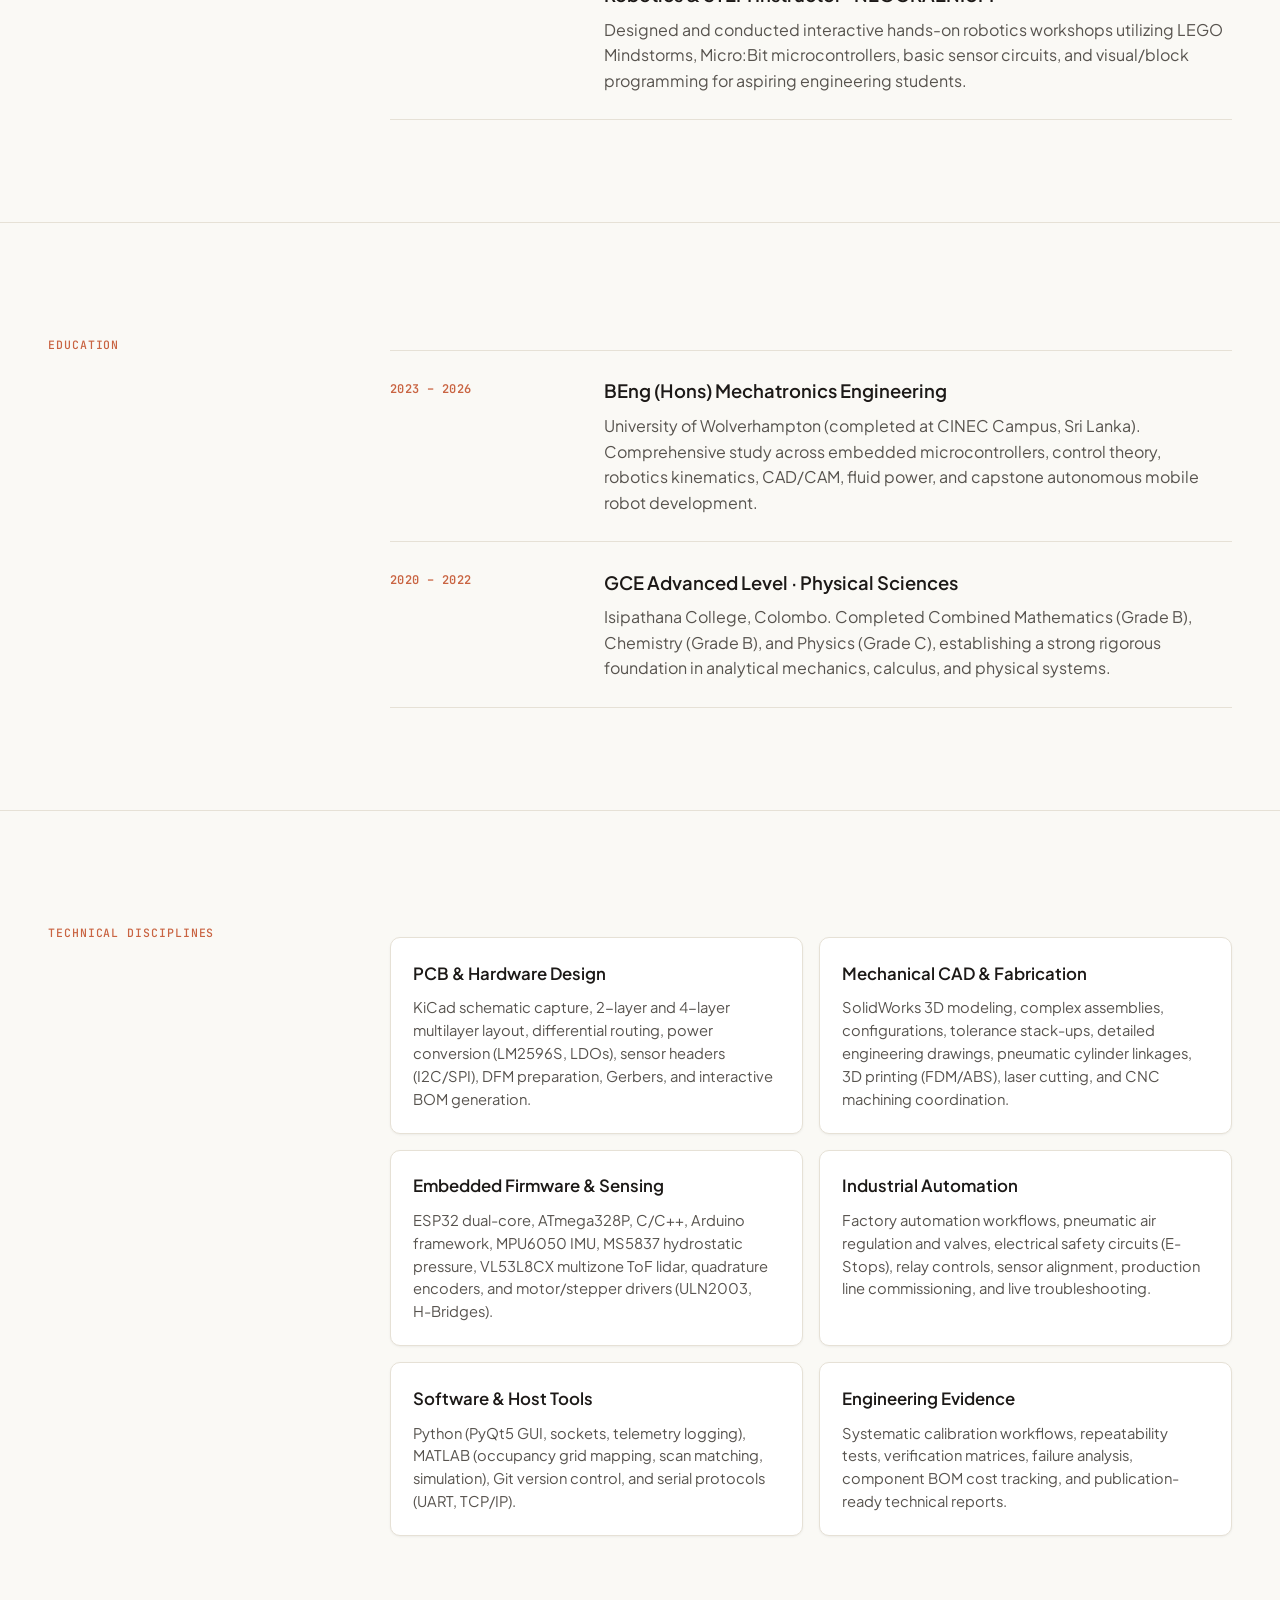
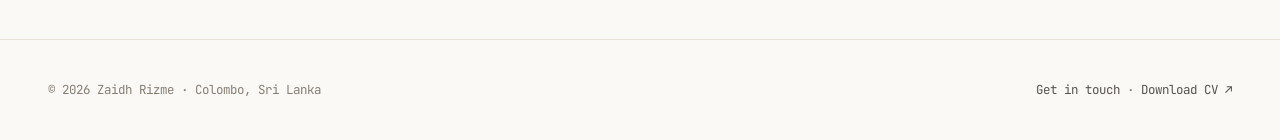
==== commit 4046e31e: "Upgrade portfolio to Claude-style editorial design with interactive artifacts, dark mode, and dynami" ====
--- a/about.html
+++ b/about.html
@@ -1,29 +1,190 @@
 <!doctype html>
 <html lang="en">
-<head><meta charset="utf-8"><meta name="viewport" content="width=device-width, initial-scale=1"><meta name="description" content="About Zaidh Rizme, a mechatronics and robotics engineering graduate in Colombo, Sri Lanka."><title>About | Zaidh Rizme</title><link rel="icon" href="favicon.ico"><link rel="stylesheet" href="css/styles.css?v=20260819-1"><script src="js/main.js?v=20260812-2" defer></script></head>
+<head>
+    <meta charset="utf-8">
+    <meta name="viewport" content="width=device-width, initial-scale=1">
+    <meta name="description" content="About Zaidh Rizme, a mechatronics and robotics engineering graduate in Colombo, Sri Lanka.">
+    <meta name="theme-color" content="#FAF9F5">
+    <title>About | Zaidh Rizme</title>
+    <link rel="icon" href="favicon.ico">
+    <link rel="stylesheet" href="css/styles.css?v=20261019-1">
+    <script src="js/main.js?v=20261019-1" defer></script>
+</head>
 <body>
     <a class="skip-link" href="#main">Skip to content</a>
-    <header class="site-header"><div class="nav-shell"><a class="brand" href="index.html">Zaidh Rizme<span>Mechatronics & Robotics</span></a><nav class="main-nav" aria-label="Primary navigation"><a href="index.html">Home</a><a href="work.html">Projects</a><a href="about.html" aria-current="page">About</a><a href="contact.html">Contact</a></nav><a class="button small nav-cv" href="Zaidh-Rizme-CV.pdf" target="_blank" rel="noopener">CV <span class="arrow">&nearr;</span></a></div></header>
+
+    <header class="site-header">
+        <div class="nav-shell">
+            <a class="brand" href="index.html" aria-label="Zaidh Rizme Homepage">
+                <span class="status-dot" title="Available for engineering opportunities"></span>
+                <div class="brand-info">
+                    <span class="brand-title">Zaidh Rizme</span>
+                    <span class="brand-tag">Mechatronics &amp; Robotics</span>
+                </div>
+            </a>
+            <nav class="main-nav" aria-label="Primary navigation">
+                <a href="index.html">Home</a>
+                <a href="work.html">Projects</a>
+                <a href="about.html" aria-current="page">About</a>
+                <a href="contact.html">Contact</a>
+            </nav>
+            <div class="nav-actions">
+                <button type="button" class="theme-toggle-btn" aria-label="Toggle light and dark mode" title="Toggle theme (shortcut: t)">
+                    <svg class="icon-sun" viewBox="0 0 24 24"><circle cx="12" cy="12" r="5"></circle><line x1="12" y1="1" x2="12" y2="3"></line><line x1="12" y1="21" x2="12" y2="23"></line><line x1="4.22" y1="4.22" x2="5.64" y2="5.64"></line><line x1="18.36" y1="18.36" x2="19.78" y2="19.78"></line><line x1="1" y1="12" x2="3" y2="12"></line><line x1="21" y1="12" x2="23" y2="12"></line><line x1="4.22" y1="19.78" x2="5.64" y2="18.36"></line><line x1="18.36" y1="5.64" x2="19.78" y2="4.22"></line></svg>
+                    <svg class="icon-moon" viewBox="0 0 24 24"><path d="M21 12.79A9 9 0 1 1 11.21 3 7 7 0 0 0 21 12.79z"></path></svg>
+                </button>
+                <a class="button small nav-cv" href="Zaidh-Rizme-CV.pdf" target="_blank" rel="noopener">CV <span class="arrow">&nearr;</span></a>
+            </div>
+        </div>
+    </header>
+
     <main id="main">
-        <header class="page-hero shell"><p class="eyebrow">About / Engineering profile</p><h1>A graduate engineer shaped by practical work.</h1><p>I enjoy the point where mechanical design, electronics and software have to agree with each other in the real world.</p></header>
-        <section class="section"><div class="shell about-grid"><p class="section-label">Profile</p><div><p class="about-lead">My experience spans custom PCBs, embedded sensing, SolidWorks assemblies and industrial automation. I have taken projects from initial requirements through prototyping, testing and technical documentation.</p><p>I am early in my engineering career, with a broad practical foundation and the motivation to deepen it through responsible, hands-on work with experienced teams.</p><div class="hero-actions"><a class="button" href="Zaidh-Rizme-CV.pdf" target="_blank" rel="noopener">View full CV <span class="arrow">&nearr;</span></a><a class="button secondary" href="contact.html">Contact me <span class="arrow">&rarr;</span></a></div></div></div></section>
-        <section class="section"><div class="shell about-grid"><p class="section-label">Experience</p><div class="timeline">
-            <article class="timeline-row"><time>Jul 2025 - Feb 2026</time><div><h3>Autonomation Engineer / MAS Capital, Intimates Division</h3><p>Worked on manufacturing automation, sensors, controls, CAD assemblies, testing, troubleshooting and technical documentation.</p></div></article>
-            <article class="timeline-row"><time>Jul 2024 - Jul 2025</time><div><h3>Academic Assistant / LivePhysics</h3><p>Prepared physics papers, marking schemes and lesson materials while supporting planning and documentation.</p></div></article>
-            <article class="timeline-row"><time>Jan 2023 - Sep 2024</time><div><h3>Course Instructor / NEOGRAENIUM</h3><p>Developed and delivered practical learning activities using LEGO robotics and Micro:Bit devices.</p></div></article>
-        </div></div></section>
-        <section class="section"><div class="shell about-grid"><p class="section-label">Education</p><div class="timeline">
-            <article class="timeline-row"><time>2023 - 2026</time><div><h3>BEng (Hons) Mechatronics Engineering</h3><p>University of Wolverhampton at CINEC Campus. Practical work in embedded systems, automation and individual engineering projects.</p></div></article>
-            <article class="timeline-row"><time>2020 - 2022</time><div><h3>GCE Advanced Level / Physical Science</h3><p>Combined Mathematics (B), Chemistry (B), Physics (C) at Isipathana College, Colombo.</p></div></article>
-        </div></div></section>
-        <section class="section"><div class="shell about-grid"><p class="section-label">Skill set</p><div class="skills-list">
-            <article class="skill-group"><h3>PCB design</h3><p>KiCad, schematic capture, multilayer layout, component selection, BOMs, Gerbers and DFM preparation.</p></article>
-            <article class="skill-group"><h3>Mechanical design</h3><p>SolidWorks parts and assemblies, technical drawings, mechanisms, pneumatics and fabrication support.</p></article>
-            <article class="skill-group"><h3>Embedded & robotics</h3><p>ESP32, ATmega328P, Arduino, sensors, actuators, C/C++, MATLAB and Python.</p></article>
-            <article class="skill-group"><h3>Industrial automation</h3><p>PLC exposure, relay controls, vision systems, wiring, commissioning and troubleshooting.</p></article>
-            <article class="skill-group"><h3>Engineering evidence</h3><p>Calibration, validation, test records, BOM creation, technical reports and presentations.</p></article>
-            <article class="skill-group"><h3>Additional learning</h3><p>Information technology diploma, SolidWorks coursework and C/C++ programming coursework.</p></article>
-        </div></div></section>
+        <header class="page-hero shell">
+            <p class="eyebrow">About &middot; Engineering Profile</p>
+            <h1>A graduate engineer shaped by practical builds.</h1>
+            <p>
+                I thrive at the interface where mechanical tolerances, custom circuit layouts, and embedded firmware must harmonize under real-world operating conditions.
+            </p>
+        </header>
+
+        <!-- Profile Section -->
+        <section class="section" style="padding-top: 1rem; border-top: 0;">
+            <div class="shell about-grid">
+                <p class="section-label">Profile</p>
+                <div>
+                    <p class="about-lead">
+                        My background connects multi-layer PCB design in KiCad, parametric CAD modeling in SolidWorks, embedded firmware in C/C++, and industrial automation experience gained at MAS Capital.
+                    </p>
+                    <p style="margin-top: 1.5rem; color: var(--text-secondary); line-height: 1.65; font-size: 1.05rem;">
+                        I have developed projects from early concept feasibility and breadboard prototyping through schematic capture, 2-layer and 4-layer PCB routing, fabrication drawing packages, firmware debugging, and physical machine commissioning.
+                    </p>
+                    <p style="color: var(--text-secondary); line-height: 1.65; font-size: 1.05rem;">
+                        As a recent graduate, I bring strong foundational problem-solving skills, energetic hands-on versatility, and a disciplined approach to technical documentation. I am looking for a graduate engineering role where I can contribute to meaningful hardware development while learning from experienced engineering mentors.
+                    </p>
+                    <div class="hero-actions" style="margin-top: 2rem;">
+                        <a class="button" href="Zaidh-Rizme-CV.pdf" target="_blank" rel="noopener">Download Complete CV <span class="arrow">&nearr;</span></a>
+                        <a class="button secondary" href="contact.html">Get In Touch <span class="arrow">&rarr;</span></a>
+                    </div>
+                </div>
+            </div>
+        </section>
+
+        <!-- Experience Timeline -->
+        <section class="section">
+            <div class="shell about-grid">
+                <p class="section-label">Experience</p>
+                <div>
+                    <div class="timeline">
+                        <article class="timeline-row reveal">
+                            <time>Jul 2025 &ndash; Feb 2026</time>
+                            <div>
+                                <h3>Automation Engineer Intern &middot; MAS Capital (Intimates Division)</h3>
+                                <p>
+                                    Contributed to production automation lines, sensor integration, pneumatic systems, CAD assemblies, mechanism fabrication, control cabinet wiring, and technical commissioning. Prepared detailed SolidWorks BOMs and assisted in continuous improvement trials across garment production machinery.
+                                </p>
+                            </div>
+                        </article>
+
+                        <article class="timeline-row reveal">
+                            <time>Jul 2024 &ndash; Jul 2025</time>
+                            <div>
+                                <h3>Academic Assistant &middot; LivePhysics</h3>
+                                <p>
+                                    Authored physics examination papers, structured step-by-step marking schemes, and developed technical explanatory curriculum materials while supporting educational workflow planning.
+                                </p>
+                            </div>
+                        </article>
+
+                        <article class="timeline-row reveal">
+                            <time>Jan 2023 &ndash; Sep 2024</time>
+                            <div>
+                                <h3>Robotics &amp; STEM Instructor &middot; NEOGRAENIUM</h3>
+                                <p>
+                                    Designed and conducted interactive hands-on robotics workshops utilizing LEGO Mindstorms, Micro:Bit microcontrollers, basic sensor circuits, and visual/block programming for aspiring engineering students.
+                                </p>
+                            </div>
+                        </article>
+                    </div>
+                </div>
+            </div>
+        </section>
+
+        <!-- Education -->
+        <section class="section">
+            <div class="shell about-grid">
+                <p class="section-label">Education</p>
+                <div>
+                    <div class="timeline">
+                        <article class="timeline-row reveal">
+                            <time>2023 &ndash; 2026</time>
+                            <div>
+                                <h3>BEng (Hons) Mechatronics Engineering</h3>
+                                <p>
+                                    University of Wolverhampton (completed at CINEC Campus, Sri Lanka). Comprehensive study across embedded microcontrollers, control theory, robotics kinematics, CAD/CAM, fluid power, and capstone autonomous mobile robot development.
+                                </p>
+                            </div>
+                        </article>
+
+                        <article class="timeline-row reveal">
+                            <time>2020 &ndash; 2022</time>
+                            <div>
+                                <h3>GCE Advanced Level &middot; Physical Sciences</h3>
+                                <p>
+                                    Isipathana College, Colombo. Completed Combined Mathematics (Grade B), Chemistry (Grade B), and Physics (Grade C), establishing a strong rigorous foundation in analytical mechanics, calculus, and physical systems.
+                                </p>
+                            </div>
+                        </article>
+                    </div>
+                </div>
+            </div>
+        </section>
+
+        <!-- Technical Skill Set Matrix -->
+        <section class="section">
+            <div class="shell about-grid">
+                <p class="section-label">Technical Disciplines</p>
+                <div>
+                    <div class="skills-list">
+                        <article class="skill-group reveal">
+                            <h3>PCB &amp; Hardware Design</h3>
+                            <p>KiCad schematic capture, 2-layer and 4-layer multilayer layout, differential routing, power conversion (LM2596S, LDOs), sensor headers (I2C/SPI), DFM preparation, Gerbers, and interactive BOM generation.</p>
+                        </article>
+
+                        <article class="skill-group reveal">
+                            <h3>Mechanical CAD &amp; Fabrication</h3>
+                            <p>SolidWorks 3D modeling, complex assemblies, configurations, tolerance stack-ups, detailed engineering drawings, pneumatic cylinder linkages, 3D printing (FDM/ABS), laser cutting, and CNC machining coordination.</p>
+                        </article>
+
+                        <article class="skill-group reveal">
+                            <h3>Embedded Firmware &amp; Sensing</h3>
+                            <p>ESP32 dual-core, ATmega328P, C/C++, Arduino framework, MPU6050 IMU, MS5837 hydrostatic pressure, VL53L8CX multizone ToF lidar, quadrature encoders, and motor/stepper drivers (ULN2003, H-Bridges).</p>
+                        </article>
+
+                        <article class="skill-group reveal">
+                            <h3>Industrial Automation</h3>
+                            <p>Factory automation workflows, pneumatic air regulation and valves, electrical safety circuits (E-Stops), relay controls, sensor alignment, production line commissioning, and live troubleshooting.</p>
+                        </article>
+
+                        <article class="skill-group reveal">
+                            <h3>Software &amp; Host Tools</h3>
+                            <p>Python (PyQt5 GUI, sockets, telemetry logging), MATLAB (occupancy grid mapping, scan matching, simulation), Git version control, and serial protocols (UART, TCP/IP).</p>
+                        </article>
+
+                        <article class="skill-group reveal">
+                            <h3>Engineering Evidence</h3>
+                            <p>Systematic calibration workflows, repeatability tests, verification matrices, failure analysis, component BOM cost tracking, and publication-ready technical reports.</p>
+                        </article>
+                    </div>
+                </div>
+            </div>
+        </section>
     </main>
-    <footer class="site-footer"><div class="shell footer-row"><p>&copy; <span data-year>2026</span> Zaidh Rizme</p><p>Colombo, Sri Lanka</p></div></footer>
-</body></html>
+
+    <footer class="site-footer">
+        <div class="shell footer-row">
+            <p>&copy; <span data-year>2026</span> Zaidh Rizme &middot; Colombo, Sri Lanka</p>
+            <p><a href="contact.html">Get in touch</a> &middot; <a href="Zaidh-Rizme-CV.pdf" target="_blank" rel="noopener">Download CV &nearr;</a></p>
+        </div>
+    </footer>
+</body>
+</html>
--- a/css/styles.css
+++ b/css/styles.css
@@ -1,143 +1,414 @@
-@import url('https://fonts.googleapis.com/css2?family=Archivo:wght@400;500;600&family=IBM+Plex+Mono:wght@400;500&display=swap');
-
+@import url('https://fonts.googleapis.com/css2?family=JetBrains+Mono:wght@400;500;600&family=Newsreader:ital,opsz,wght@0,6..72,400..600;1,6..72,400..600&family=Plus+Jakarta+Sans:wght@400;500;600;700&display=swap');
+
+/* ==========================================================================
+   Claude Design System Tokens (Warm Editorial & Obsidian Dark)
+   ========================================================================== */
 :root {
-    --paper: #f7f8f6;
-    --surface: #ffffff;
-    --ink: #15201c;
-    --muted: #68716d;
-    --line: #d9dedb;
-    --forest: #176247;
-    --orange: #e36b3d;
-    --ice: #dce9eb;
-    --wash: #eef1ee;
+    /* Palette - Claude Warm Light Mode */
+    --bg: #FAF9F5;
+    --bg-alt: #F4F0E8;
+    --surface: #FFFFFF;
+    --surface-elevated: #F8F6F0;
+    --surface-muted: #F2EFE9;
+
+    --text-primary: #1C1917;
+    --text-secondary: #57534E;
+    --text-tertiary: #857F76;
+
+    --border: #E6E1D6;
+    --border-subtle: #EFECE4;
+    --border-strong: #D5CEBF;
+
+    /* Claude Terracotta Accent & Tones */
+    --accent: #C96442;
+    --accent-hover: #B35232;
+    --accent-light: rgba(201, 100, 66, 0.08);
+    --accent-subtle: rgba(201, 100, 66, 0.14);
+    --accent-focus: rgba(201, 100, 66, 0.3);
+
+    /* Auxiliary Engineering Accents */
+    --accent-sage: #2D5A46;
+    --accent-sage-light: rgba(45, 90, 70, 0.1);
+    --accent-amber: #D97706;
+    --accent-blue: #2B5C7D;
+
+    /* Shadows */
+    --shadow-sm: 0 1px 3px rgba(28, 25, 23, 0.04), 0 1px 2px rgba(28, 25, 23, 0.02);
+    --shadow-md: 0 4px 14px rgba(28, 25, 23, 0.06), 0 1px 3px rgba(28, 25, 23, 0.03);
+    --shadow-lg: 0 16px 32px rgba(28, 25, 23, 0.08), 0 4px 8px rgba(28, 25, 23, 0.03);
+    --shadow-float: 0 20px 40px -10px rgba(28, 25, 23, 0.12);
+
+    /* Typography */
+    --font-serif: 'Newsreader', Georgia, Cambria, 'Times New Roman', serif;
+    --font-sans: 'Plus Jakarta Sans', system-ui, -apple-system, BlinkMacSystemFont, 'Segoe UI', Roboto, sans-serif;
+    --font-mono: 'JetBrains Mono', 'IBM Plex Mono', Menlo, Consolas, monospace;
+
+    /* Layout */
     --max: 1240px;
-    --gutter: clamp(1.15rem, 4vw, 3rem);
-    --ease: cubic-bezier(.2, .7, .2, 1);
-}
-
-* { box-sizing: border-box; }
-html { scroll-behavior: smooth; scroll-snap-type: y proximity; }
+    --gutter: clamp(1.25rem, 4vw, 3rem);
+    --radius-sm: 6px;
+    --radius-md: 10px;
+    --radius-lg: 16px;
+    --radius-pill: 9999px;
+
+    /* Transitions */
+    --ease: cubic-bezier(0.16, 1, 0.3, 1);
+    --transition-fast: 0.18s var(--ease);
+    --transition-normal: 0.28s var(--ease);
+    --transition-slow: 0.5s var(--ease);
+
+    /* Header height reference */
+    --header-height: 4rem;
+}
+
+[data-theme="dark"] {
+    /* Palette - Claude Obsidian Dark Mode */
+    --bg: #141413;
+    --bg-alt: #1A1918;
+    --surface: #1E1D1B;
+    --surface-elevated: #262421;
+    --surface-muted: #201E1C;
+
+    --text-primary: #F4F0EA;
+    --text-secondary: #A8A29E;
+    --text-tertiary: #78716C;
+
+    --border: #2E2B26;
+    --border-subtle: #24221E;
+    --border-strong: #3D3933;
+
+    --accent: #E07A5F;
+    --accent-hover: #EB8D74;
+    --accent-light: rgba(224, 122, 95, 0.12);
+    --accent-subtle: rgba(224, 122, 95, 0.2);
+    --accent-focus: rgba(224, 122, 95, 0.4);
+
+    --accent-sage: #4E876E;
+    --accent-sage-light: rgba(78, 135, 110, 0.15);
+    --accent-amber: #F59E0B;
+    --accent-blue: #4B85AB;
+
+    --shadow-sm: 0 1px 3px rgba(0, 0, 0, 0.2);
+    --shadow-md: 0 4px 16px rgba(0, 0, 0, 0.3);
+    --shadow-lg: 0 16px 36px rgba(0, 0, 0, 0.45);
+    --shadow-float: 0 20px 40px -10px rgba(0, 0, 0, 0.55);
+}
+
+/* ==========================================================================
+   CSS Reset & Base Elements
+   ========================================================================== */
+*, *::before, *::after {
+    box-sizing: border-box;
+}
+
+html {
+    scroll-behavior: smooth;
+    scroll-snap-type: y proximity;
+    color-scheme: light dark;
+}
+
 body {
     margin: 0;
-    background: var(--paper);
-    color: var(--ink);
-    font-family: 'Archivo', Arial, sans-serif;
+    background: var(--bg);
+    color: var(--text-primary);
+    font-family: var(--font-sans);
     font-size: 16px;
-    line-height: 1.55;
+    line-height: 1.6;
     -webkit-font-smoothing: antialiased;
-}
-a { color: inherit; text-decoration: none; }
-img { display: block; width: 100%; }
-p { text-wrap: pretty; }
-::selection { background: var(--ice); }
+    -moz-osx-font-smoothing: grayscale;
+    transition: background-color var(--transition-normal), color var(--transition-normal);
+}
+
+a {
+    color: inherit;
+    text-decoration: none;
+}
+
+img {
+    display: block;
+    max-width: 100%;
+    height: auto;
+}
+
+p {
+    text-wrap: pretty;
+}
+
+::selection {
+    background: var(--accent-subtle);
+    color: var(--text-primary);
+}
+
+:focus-visible {
+    outline: 2px solid var(--accent);
+    outline-offset: 3px;
+}
+
+/* ==========================================================================
+   Utility & Layout
+   ========================================================================== */
+.shell {
+    width: min(calc(100% - (2 * var(--gutter))), var(--max));
+    margin-inline: auto;
+}
 
 .skip-link {
     position: fixed;
     z-index: 1000;
     top: -5rem;
-    left: 1rem;
-    padding: .75rem 1rem;
-    background: var(--ink);
-    color: white;
-}
-.skip-link:focus { top: 1rem; }
-:focus-visible { outline: 2px solid var(--orange); outline-offset: 4px; }
-
+    left: 1.5rem;
+    padding: 0.75rem 1.25rem;
+    background: var(--text-primary);
+    color: var(--bg);
+    font-family: var(--font-mono);
+    font-size: 0.82rem;
+    border-radius: var(--radius-sm);
+    box-shadow: var(--shadow-lg);
+    transition: top 0.2s ease;
+}
+
+.skip-link:focus {
+    top: 1.5rem;
+}
+
+/* ==========================================================================
+   Header Navigation (Claude Translucent Capsule)
+   ========================================================================== */
 .site-header {
     position: fixed;
-    z-index: 50;
-    top: 1rem;
+    z-index: 100;
+    top: 1.15rem;
     left: 0;
     width: 100%;
     pointer-events: none;
 }
-.nav-shell,
-.shell {
-    width: min(calc(100% - (2 * var(--gutter))), var(--max));
-    margin-inline: auto;
-}
+
 .nav-shell {
     width: min(calc(100% - 2rem), 1080px);
-    min-height: 3.75rem;
-    display: grid;
-    grid-template-columns: minmax(0, 1fr) auto minmax(0, 1fr);
-    align-items: center;
-    gap: 1.5rem;
-    padding: .4rem .45rem .4rem 1rem;
-    border: 1px solid rgba(21, 32, 28, .14);
-    border-radius: 999px;
-    background: rgba(255, 255, 255, .9);
-    box-shadow: 0 9px 26px rgba(21, 32, 28, .1);
-    backdrop-filter: blur(18px);
+    min-height: 3.6rem;
+    display: flex;
+    align-items: center;
+    justify-content: space-between;
+    gap: 1.25rem;
+    padding: 0.35rem 0.5rem 0.35rem 1.25rem;
+    border: 1px solid var(--border);
+    border-radius: var(--radius-pill);
+    background: color-mix(in srgb, var(--surface) 82%, transparent);
+    backdrop-filter: blur(20px) saturate(180%);
+    -webkit-backdrop-filter: blur(20px) saturate(180%);
+    box-shadow: var(--shadow-md);
     pointer-events: auto;
-    transition: transform .28s var(--ease), box-shadow .28s ease, background .28s ease;
-}
-.site-header.is-scrolled .nav-shell { transform: translateY(-.28rem); background: rgba(255, 255, 255, .96); box-shadow: 0 12px 30px rgba(21, 32, 28, .14); }
-.site-header + main { padding-top: 5.75rem; }
-.home-page .site-header + main { padding-top: 0; }
+    transition: transform var(--transition-normal), box-shadow var(--transition-normal), border-color var(--transition-normal), background var(--transition-normal);
+}
+
+.site-header.is-scrolled .nav-shell {
+    transform: translateY(-0.25rem);
+    background: color-mix(in srgb, var(--surface) 94%, transparent);
+    box-shadow: var(--shadow-float);
+    border-color: var(--border-strong);
+}
+
+.site-header + main {
+    padding-top: 5.75rem;
+}
+
+.home-page .site-header + main {
+    padding-top: 0;
+}
+
 .brand {
-    justify-self: start;
+    display: flex;
+    align-items: center;
+    gap: 0.75rem;
     font-weight: 600;
-    line-height: 1;
-}
-.brand span {
-    display: block;
-    margin-top: .35rem;
-    color: var(--muted);
-    font: .63rem/1 'IBM Plex Mono', monospace;
-    font-weight: 400;
+    font-size: 0.96rem;
+    letter-spacing: -0.01em;
+    color: var(--text-primary);
+}
+
+.brand-info {
+    display: flex;
+    flex-direction: column;
+}
+
+.brand-title {
+    font-weight: 600;
+    line-height: 1.15;
+}
+
+.brand-tag {
+    font-family: var(--font-mono);
+    font-size: 0.65rem;
     text-transform: uppercase;
-}
-.main-nav { display: flex; align-items: center; justify-content: center; gap: 1.5rem; }
+    letter-spacing: 0.05em;
+    color: var(--text-tertiary);
+}
+
+.status-dot {
+    display: inline-block;
+    width: 7px;
+    height: 7px;
+    border-radius: 50%;
+    background: #10B981;
+    box-shadow: 0 0 0 0 rgba(16, 185, 129, 0.7);
+    animation: pulse-dot 2.4s infinite cubic-bezier(0.4, 0, 0.6, 1);
+}
+
+@keyframes pulse-dot {
+    0% {
+        transform: scale(0.95);
+        box-shadow: 0 0 0 0 rgba(16, 185, 129, 0.7);
+    }
+    70% {
+        transform: scale(1);
+        box-shadow: 0 0 0 6px rgba(16, 185, 129, 0);
+    }
+    100% {
+        transform: scale(0.95);
+        box-shadow: 0 0 0 0 rgba(16, 185, 129, 0);
+    }
+}
+
+.main-nav {
+    display: flex;
+    align-items: center;
+    gap: 0.35rem;
+}
+
 .main-nav a {
     position: relative;
-    font-size: .88rem;
-}
-.main-nav a::after {
-    content: '';
-    position: absolute;
-    inset: auto 0 -.4rem;
-    height: 1px;
-    background: var(--forest);
-    transform: scaleX(0);
-    transform-origin: right;
-    transition: transform .25s var(--ease);
-}
-.main-nav a:hover::after,
-.main-nav a:focus-visible::after,
-.main-nav a[aria-current='page']::after {
-    transform: scaleX(1);
-    transform-origin: left;
-}
-
+    padding: 0.45rem 0.85rem;
+    border-radius: var(--radius-pill);
+    font-size: 0.875rem;
+    font-weight: 500;
+    color: var(--text-secondary);
+    transition: color var(--transition-fast), background-color var(--transition-fast);
+}
+
+.main-nav a:hover {
+    color: var(--text-primary);
+    background-color: var(--accent-light);
+}
+
+.main-nav a[aria-current="page"] {
+    color: var(--accent);
+    font-weight: 600;
+    background-color: var(--accent-light);
+}
+
+.nav-actions {
+    display: flex;
+    align-items: center;
+    gap: 0.6rem;
+}
+
+/* Theme Toggle Button */
+.theme-toggle-btn {
+    width: 2.35rem;
+    height: 2.35rem;
+    display: inline-flex;
+    align-items: center;
+    justify-content: center;
+    border: 1px solid var(--border);
+    border-radius: var(--radius-pill);
+    background: var(--surface);
+    color: var(--text-secondary);
+    cursor: pointer;
+    transition: background var(--transition-fast), color var(--transition-fast), border-color var(--transition-fast), transform var(--transition-fast);
+}
+
+.theme-toggle-btn:hover {
+    color: var(--accent);
+    border-color: var(--accent);
+    transform: rotate(15deg);
+}
+
+.theme-toggle-btn svg {
+    width: 1.05rem;
+    height: 1.05rem;
+    fill: none;
+    stroke: currentColor;
+    stroke-width: 2;
+    stroke-linecap: round;
+    stroke-linejoin: round;
+}
+
+.icon-moon {
+    display: none;
+}
+
+[data-theme="dark"] .icon-sun {
+    display: none;
+}
+
+[data-theme="dark"] .icon-moon {
+    display: block;
+}
+
+/* Buttons */
 .button {
-    min-height: 2.7rem;
+    min-height: 2.5rem;
     display: inline-flex;
     align-items: center;
     justify-content: center;
-    gap: .8rem;
-    padding: .7rem 1rem;
-    border: 1px solid var(--ink);
-    border-radius: 4px;
-    background: var(--ink);
-    color: white;
-    font-size: .83rem;
-    font-weight: 500;
-    transition: transform .22s var(--ease), box-shadow .22s var(--ease), background .22s ease, color .22s ease;
-}
+    gap: 0.6rem;
+    padding: 0.55rem 1.15rem;
+    border: 1px solid var(--accent);
+    border-radius: var(--radius-pill);
+    background: var(--accent);
+    color: #FFFFFF !important;
+    font-family: var(--font-sans);
+    font-size: 0.85rem;
+    font-weight: 600;
+    letter-spacing: -0.01em;
+    cursor: pointer;
+    box-shadow: 0 2px 8px rgba(201, 100, 66, 0.22);
+    transition: transform var(--transition-fast), box-shadow var(--transition-fast), background var(--transition-fast), border-color var(--transition-fast);
+}
+
 .button:hover {
+    background: var(--accent-hover);
+    border-color: var(--accent-hover);
     transform: translateY(-2px);
-    box-shadow: 0 7px 18px rgba(21, 32, 28, .16);
-    background: var(--forest);
-    border-color: var(--forest);
-}
-.button.secondary { background: transparent; color: var(--ink); }
-.button.secondary:hover { background: var(--surface); }
-.button.small { min-height: 2.35rem; padding: .5rem .8rem; }
-.nav-cv { justify-self: end; border-radius: 999px; }
-.button .arrow { transition: transform .22s var(--ease); }
-.button:hover .arrow { transform: translateX(3px); }
-
+    box-shadow: 0 6px 16px rgba(201, 100, 66, 0.32);
+}
+
+.button:active {
+    transform: translateY(0);
+}
+
+.button.secondary {
+    background: var(--surface);
+    border-color: var(--border);
+    color: var(--text-primary) !important;
+    box-shadow: var(--shadow-sm);
+}
+
+.button.secondary:hover {
+    background: var(--surface-elevated);
+    border-color: var(--border-strong);
+    color: var(--accent) !important;
+    box-shadow: var(--shadow-md);
+}
+
+.button.small {
+    min-height: 2.25rem;
+    padding: 0.35rem 0.85rem;
+    font-size: 0.8rem;
+}
+
+.button .arrow {
+    display: inline-block;
+    transition: transform var(--transition-fast);
+}
+
+.button:hover .arrow {
+    transform: translateX(3px);
+}
+
+/* ==========================================================================
+   Typography & Editorial Labels
+   ========================================================================== */
 .eyebrow,
 .kicker,
 .project-type,
@@ -145,487 +416,1847 @@
 .caption,
 .section-label,
 .card-index {
-    font: .69rem/1.4 'IBM Plex Mono', monospace;
+    font-family: var(--font-mono);
+    font-size: 0.72rem;
+    font-weight: 500;
+    line-height: 1.4;
     text-transform: uppercase;
-}
+    letter-spacing: 0.08em;
+}
+
 .eyebrow,
 .kicker,
-.section-label { color: var(--forest); }
-
-.home-document { scroll-snap-type: y proximity; }
+.section-label {
+    color: var(--accent);
+}
+
+.badge {
+    display: inline-flex;
+    align-items: center;
+    gap: 0.45rem;
+    padding: 0.3rem 0.75rem;
+    border-radius: var(--radius-pill);
+    background: var(--accent-light);
+    border: 1px solid var(--accent-subtle);
+    color: var(--accent);
+    font-family: var(--font-mono);
+    font-size: 0.72rem;
+    font-weight: 500;
+    letter-spacing: 0.04em;
+}
+
+/* ==========================================================================
+   Homepage Hero (Claude Editorial Style)
+   ========================================================================== */
 .home-hero {
     position: relative;
     min-height: 100svh;
-    display: grid;
-    align-items: center;
+    display: flex;
+    flex-direction: column;
+    justify-content: center;
     padding: 8rem 0 4rem;
     overflow: hidden;
     scroll-snap-align: start;
-}
+    border-bottom: 1px solid var(--border);
+}
+
 .home-hero::before {
     content: '';
     position: absolute;
-    top: 7rem;
-    right: max(var(--gutter), calc((100% - var(--max)) / 2));
-    bottom: 3rem;
-    left: max(var(--gutter), calc((100% - var(--max)) / 2));
-    border-top: 1px solid rgba(21, 32, 28, .12);
-    border-right: 1px solid rgba(21, 32, 28, .12);
+    inset: 0;
+    background: 
+        radial-gradient(circle at 15% 20%, var(--accent-light) 0%, transparent 45%),
+        radial-gradient(circle at 85% 75%, var(--accent-sage-light) 0%, transparent 50%);
     pointer-events: none;
-}
-.home-hero::after {
-    content: '';
-    position: absolute;
-    right: max(var(--gutter), calc((100% - var(--max)) / 2));
-    bottom: 3rem;
-    width: 4.5rem;
-    height: 2px;
-    background: var(--forest);
-}
-.home-hero-inner { position: relative; min-width: 0; display: grid; gap: 2rem; padding-left: 2.75rem; }
-.home-hero-inner::before {
-    content: '';
-    position: absolute;
-    top: 0;
-    bottom: 0;
-    left: 0;
-    width: 1px;
-    background: rgba(21, 32, 28, .2);
-}
-.home-hero-inner::after {
-    content: '';
-    position: absolute;
-    top: 0;
-    left: -4px;
-    width: 9px;
-    height: 9px;
-    background: var(--forest);
-}
+    z-index: 0;
+}
+
+.home-hero-inner {
+    position: relative;
+    z-index: 1;
+    display: grid;
+    gap: 2.25rem;
+}
+
+.hero-status-pill {
+    justify-self: start;
+}
+
 .home-hero h1 {
-    max-width: 1050px;
-    margin: 0;
-    font-size: 6rem;
-    line-height: .94;
-    letter-spacing: 0;
-    font-weight: 600;
-}
-.home-hero h1 span { display: block; white-space: nowrap; }
-.home-hero h1 em { color: var(--forest); font-style: normal; }
+    margin: 0;
+    font-family: var(--font-serif);
+    font-size: clamp(3.2rem, 7.8vw, 6.8rem);
+    font-weight: 500;
+    line-height: 1.02;
+    letter-spacing: -0.025em;
+    color: var(--text-primary);
+}
+
+.home-hero h1 span {
+    display: block;
+}
+
+.home-hero h1 em {
+    font-style: italic;
+    color: var(--accent);
+    font-weight: 400;
+}
+
 .hero-copy {
     max-width: 780px;
     margin: 0;
-    color: var(--muted);
-    font-size: 1.35rem;
-    line-height: 1.55;
-}
-.hero-actions { display: flex; flex-wrap: wrap; gap: .75rem; margin-top: 2rem; }
-.hero-visual {
-    margin-top: clamp(1.75rem, 3vw, 2.5rem);
-    height: clamp(280px, 45vw, 610px);
+    color: var(--text-secondary);
+    font-size: clamp(1.12rem, 2.2vw, 1.35rem);
+    line-height: 1.6;
+}
+
+/* Engineering Stats / Metrics Strip */
+.hero-metrics {
+    display: grid;
+    grid-template-columns: repeat(4, 1fr);
+    gap: 1.5rem;
+    padding-top: 2rem;
+    border-top: 1px solid var(--border);
+    margin-top: 1rem;
+}
+
+.metric-item {
+    display: flex;
+    flex-direction: column;
+    gap: 0.35rem;
+}
+
+.metric-number {
+    font-family: var(--font-serif);
+    font-size: clamp(1.8rem, 3.5vw, 2.6rem);
+    font-weight: 600;
+    line-height: 1;
+    color: var(--text-primary);
+}
+
+.metric-number span {
+    color: var(--accent);
+}
+
+.metric-label {
+    font-family: var(--font-mono);
+    font-size: 0.72rem;
+    text-transform: uppercase;
+    letter-spacing: 0.05em;
+    color: var(--text-tertiary);
+}
+
+.hero-actions {
+    display: flex;
+    flex-wrap: wrap;
+    align-items: center;
+    gap: 1rem;
+    margin-top: 0.5rem;
+}
+
+/* ==========================================================================
+   Interactive System Architecture Explorer (Claude "Artifact")
+   ========================================================================== */
+.system-explorer-section {
+    padding: clamp(5rem, 8vw, 7.5rem) 0;
+    border-bottom: 1px solid var(--border);
+    background: var(--bg-alt);
+    scroll-snap-align: start;
+}
+
+.artifact-card {
+    border: 1px solid var(--border);
+    border-radius: var(--radius-lg);
+    background: var(--surface);
     overflow: hidden;
-    border-radius: 6px 6px 0 0;
-    background: #d8d9ea;
-}
-.hero-visual img { height: 100%; object-fit: cover; object-position: center; }
-.hero-visual.robot-hero { background: #eef0ee; }
-.hero-visual.robot-hero img { object-fit: contain; padding: clamp(1rem, 4vw, 3.5rem); }
-
-.section { min-height: 100svh; display: grid; align-items: center; padding: clamp(4.5rem, 9vw, 8rem) 0; border-top: 1px solid var(--line); scroll-snap-align: start; }
+    box-shadow: var(--shadow-lg);
+}
+
+.artifact-header {
+    display: flex;
+    align-items: center;
+    justify-content: space-between;
+    gap: 1rem;
+    padding: 0.9rem 1.4rem;
+    background: var(--surface-elevated);
+    border-bottom: 1px solid var(--border);
+}
+
+.artifact-title-box {
+    display: flex;
+    align-items: center;
+    gap: 0.75rem;
+}
+
+.artifact-dots {
+    display: flex;
+    gap: 5px;
+}
+
+.artifact-dots span {
+    width: 10px;
+    height: 10px;
+    border-radius: 50%;
+    background: var(--border-strong);
+}
+
+.artifact-title {
+    font-family: var(--font-mono);
+    font-size: 0.78rem;
+    font-weight: 600;
+    letter-spacing: 0.04em;
+    color: var(--text-secondary);
+}
+
+.artifact-tabs {
+    display: flex;
+    align-items: center;
+    gap: 0.4rem;
+    overflow-x: auto;
+    padding: 0.5rem 1.25rem;
+    background: var(--surface-muted);
+    border-bottom: 1px solid var(--border);
+}
+
+.artifact-tab {
+    padding: 0.45rem 0.95rem;
+    border: 1px solid transparent;
+    border-radius: var(--radius-pill);
+    background: transparent;
+    color: var(--text-secondary);
+    font-family: var(--font-mono);
+    font-size: 0.76rem;
+    font-weight: 500;
+    cursor: pointer;
+    white-space: nowrap;
+    transition: all var(--transition-fast);
+}
+
+.artifact-tab:hover {
+    color: var(--text-primary);
+    background: var(--surface);
+}
+
+.artifact-tab.active {
+    color: var(--accent);
+    background: var(--surface);
+    border-color: var(--border);
+    box-shadow: var(--shadow-sm);
+    font-weight: 600;
+}
+
+.artifact-body {
+    display: grid;
+    grid-template-columns: 1.15fr 0.85fr;
+    gap: 2rem;
+    padding: clamp(1.5rem, 3.5vw, 2.5rem);
+    align-items: center;
+}
+
+.artifact-preview-media {
+    position: relative;
+    aspect-ratio: 16 / 10;
+    background: var(--surface-muted);
+    border: 1px solid var(--border);
+    border-radius: var(--radius-md);
+    overflow: hidden;
+    display: flex;
+    align-items: center;
+    justify-content: center;
+}
+
+.artifact-preview-media img {
+    max-height: 90%;
+    max-width: 90%;
+    object-fit: contain;
+    transition: transform var(--transition-slow);
+}
+
+.artifact-preview-media:hover img {
+    transform: scale(1.03);
+}
+
+.artifact-details {
+    display: flex;
+    flex-direction: column;
+    gap: 1.25rem;
+}
+
+.artifact-details h3 {
+    margin: 0;
+    font-family: var(--font-serif);
+    font-size: clamp(1.6rem, 2.8vw, 2.2rem);
+    line-height: 1.15;
+    font-weight: 500;
+    color: var(--text-primary);
+}
+
+.artifact-details p {
+    margin: 0;
+    color: var(--text-secondary);
+    font-size: 0.95rem;
+    line-height: 1.6;
+}
+
+.artifact-spec-list {
+    display: grid;
+    grid-template-columns: 1fr 1fr;
+    gap: 0.75rem;
+    margin: 0;
+    padding: 0;
+    list-style: none;
+}
+
+.artifact-spec-list li {
+    padding: 0.6rem 0.8rem;
+    background: var(--surface-elevated);
+    border: 1px solid var(--border);
+    border-radius: var(--radius-sm);
+    font-family: var(--font-mono);
+    font-size: 0.75rem;
+    color: var(--text-secondary);
+}
+
+.artifact-spec-list li strong {
+    display: block;
+    color: var(--accent);
+    font-size: 0.7rem;
+    text-transform: uppercase;
+    margin-bottom: 0.2rem;
+}
+
+/* ==========================================================================
+   Filter Pills & Sections
+   ========================================================================== */
+.section {
+    padding: clamp(4.5rem, 8vw, 7.5rem) 0;
+    border-top: 1px solid var(--border);
+    scroll-snap-align: start;
+}
+
 .section-head {
     display: grid;
-    grid-template-columns: minmax(10rem, .55fr) 1.8fr;
+    grid-template-columns: minmax(10rem, 0.5fr) 1.8fr;
     gap: 2rem;
     align-items: end;
-    margin-bottom: clamp(2.5rem, 5vw, 4.5rem);
-}
+    margin-bottom: clamp(2.5rem, 5vw, 4rem);
+}
+
 .section-head h2 {
-    max-width: 850px;
-    margin: 0;
-    font-size: clamp(2.1rem, 5vw, 4.7rem);
-    line-height: 1.02;
+    margin: 0;
+    font-family: var(--font-serif);
+    font-size: clamp(2.2rem, 5vw, 4.2rem);
+    line-height: 1.05;
     font-weight: 500;
-}
-.section-head p { max-width: 620px; margin: 1rem 0 0; color: var(--muted); }
-
-.project-grid { display: grid; grid-template-columns: repeat(2, minmax(0, 1fr)); gap: clamp(1.5rem, 3vw, 2.5rem); }
+    letter-spacing: -0.02em;
+    color: var(--text-primary);
+}
+
+.section-head p {
+    max-width: 650px;
+    margin: 0.85rem 0 0;
+    color: var(--text-secondary);
+    font-size: 1.05rem;
+}
+
+.filter-bar {
+    display: flex;
+    flex-wrap: wrap;
+    align-items: center;
+    gap: 0.5rem;
+    margin-bottom: 2.5rem;
+}
+
+.filter-btn {
+    padding: 0.45rem 1rem;
+    border: 1px solid var(--border);
+    border-radius: var(--radius-pill);
+    background: var(--surface);
+    color: var(--text-secondary);
+    font-family: var(--font-mono);
+    font-size: 0.76rem;
+    font-weight: 500;
+    cursor: pointer;
+    transition: all var(--transition-fast);
+}
+
+.filter-btn:hover {
+    color: var(--text-primary);
+    border-color: var(--border-strong);
+    background: var(--surface-elevated);
+}
+
+.filter-btn.active {
+    color: #FFFFFF;
+    background: var(--accent);
+    border-color: var(--accent);
+    box-shadow: 0 2px 8px rgba(201, 100, 66, 0.25);
+}
+
+/* ==========================================================================
+   Project Grid & Cards
+   ========================================================================== */
+.project-grid {
+    display: grid;
+    grid-template-columns: repeat(2, minmax(0, 1fr));
+    gap: clamp(1.75rem, 3.5vw, 2.75rem);
+}
+
 .project-card {
     display: flex;
     flex-direction: column;
     min-width: 0;
-    border: 1px solid var(--line);
-    border-radius: 6px;
+    border: 1px solid var(--border);
+    border-radius: var(--radius-lg);
     overflow: hidden;
     background: var(--surface);
-    transition: transform .3s var(--ease), box-shadow .3s var(--ease), border-color .3s ease;
-}
+    box-shadow: var(--shadow-sm);
+    transition: transform var(--transition-normal), box-shadow var(--transition-normal), border-color var(--transition-normal);
+}
+
 .project-card:hover {
-    transform: translateY(-5px);
-    box-shadow: 0 18px 38px rgba(21, 32, 28, .1);
-    border-color: #b9c2bd;
-}
-.project-image { aspect-ratio: 16 / 10; overflow: hidden; background: var(--wash); }
-.project-image img { height: 100%; object-fit: cover; transition: transform .55s var(--ease); }
-.project-card:hover .project-image img { transform: scale(1.025); }
-.project-card[data-project='oil'] .project-image img { object-position: center 45%; }
-.project-card[data-project='tof'] .project-image { background: #eef0ee; }
-.project-card[data-project='tof'] .project-image img { object-fit: contain; padding: 1rem; }
-.project-card[data-project='hopper'] .project-image { background: #eef0ee; }
-.project-card[data-project='hopper'] .project-image img { object-fit: contain; padding: 1rem; }
-.project-content { display: grid; grid-template-columns: 1fr auto; gap: 1rem; padding: 1.25rem; }
-.project-content h3 { margin: .45rem 0 .55rem; font-size: clamp(1.35rem, 2.7vw, 2rem); line-height: 1.1; font-weight: 500; }
-.project-content p { margin: 0; color: var(--muted); }
-.project-link {
-    align-self: end;
-    width: 2.65rem;
-    height: 2.65rem;
+    transform: translateY(-6px);
+    box-shadow: var(--shadow-lg);
+    border-color: var(--border-strong);
+}
+
+.project-image {
+    position: relative;
+    aspect-ratio: 16 / 10;
+    overflow: hidden;
+    background: var(--surface-muted);
+    display: flex;
+    align-items: center;
+    justify-content: center;
+}
+
+.project-image img {
+    width: 100%;
+    height: 100%;
+    object-fit: cover;
+    transition: transform var(--transition-slow);
+}
+
+.project-card:hover .project-image img {
+    transform: scale(1.035);
+}
+
+.project-card[data-category*="robotics"] .project-image img,
+.project-card[data-category*="reverse"] .project-image img {
+    object-fit: contain;
+    padding: 1.5rem;
+}
+
+.project-content {
+    display: flex;
+    flex-direction: column;
+    justify-content: space-between;
+    flex-grow: 1;
+    padding: 1.6rem;
+    gap: 1.25rem;
+}
+
+.project-content h3 {
+    margin: 0.45rem 0 0.6rem;
+    font-family: var(--font-serif);
+    font-size: clamp(1.5rem, 2.6vw, 2.1rem);
+    line-height: 1.15;
+    font-weight: 500;
+    color: var(--text-primary);
+}
+
+.project-content p {
+    margin: 0;
+    color: var(--text-secondary);
+    font-size: 0.95rem;
+    line-height: 1.6;
+}
+
+.project-footer {
+    display: flex;
+    align-items: center;
+    justify-content: space-between;
+    gap: 1rem;
+    padding-top: 1rem;
+    border-top: 1px solid var(--border-subtle);
+}
+
+.project-tags {
+    display: flex;
+    flex-wrap: wrap;
+    gap: 0.4rem;
+}
+
+.project-tags span {
+    padding: 0.25rem 0.55rem;
+    border: 1px solid var(--border);
+    border-radius: var(--radius-sm);
+    background: var(--surface-elevated);
+    font-family: var(--font-mono);
+    font-size: 0.68rem;
+    text-transform: uppercase;
+    letter-spacing: 0.04em;
+    color: var(--text-secondary);
+}
+
+.project-link-badge {
+    display: inline-flex;
+    align-items: center;
+    gap: 0.4rem;
+    font-size: 0.85rem;
+    font-weight: 600;
+    color: var(--accent);
+    white-space: nowrap;
+    transition: transform var(--transition-fast);
+}
+
+.project-card:hover .project-link-badge {
+    transform: translateX(4px);
+}
+
+/* ==========================================================================
+   Home Large Stage Projects
+   ========================================================================== */
+.home-project {
+    padding: clamp(4.5rem, 8vw, 7rem) 0;
+    border-top: 1px solid var(--border);
+    scroll-snap-align: start;
+    position: relative;
+}
+
+.home-project.project-tof {
+    background: color-mix(in srgb, var(--surface) 60%, var(--bg));
+}
+
+.home-project.project-oil {
+    background: var(--bg);
+}
+
+.home-project.project-iron {
+    background: color-mix(in srgb, var(--surface-muted) 50%, var(--bg));
+}
+
+.home-project.project-hopper {
+    background: var(--bg);
+}
+
+.project-stage {
+    display: grid;
+    gap: 2rem;
+}
+
+.stage-media {
+    position: relative;
+    height: clamp(340px, 52svh, 640px);
+    margin: 0;
+    overflow: hidden;
+    border-radius: var(--radius-lg);
+    border: 1px solid var(--border);
+    background: var(--surface-muted);
+    box-shadow: var(--shadow-md);
+    cursor: pointer;
+}
+
+.stage-media img {
+    height: 100%;
+    width: 100%;
+    object-fit: cover;
+    transition: transform var(--transition-slow);
+}
+
+.project-tof .stage-media img,
+.project-hopper .stage-media img {
+    object-fit: contain;
+    padding: 2.5rem;
+}
+
+.project-oil .stage-media img {
+    object-fit: contain;
+    padding: 1.5rem;
+}
+
+.project-iron .stage-media img {
+    object-fit: contain;
+    padding: 2rem;
+}
+
+.home-project:hover .stage-media img {
+    transform: scale(1.02);
+}
+
+.stage-copy {
+    display: grid;
+    grid-template-columns: minmax(13rem, 0.7fr) 1.5fr;
+    gap: 2.5rem;
+    align-items: start;
+}
+
+.stage-copy .project-type {
+    padding-top: 0.35rem;
+    color: var(--accent);
+}
+
+.stage-copy h2 {
+    margin: 0 0 0.85rem;
+    font-family: var(--font-serif);
+    font-size: clamp(2.2rem, 4.5vw, 3.4rem);
+    line-height: 1.08;
+    font-weight: 500;
+    letter-spacing: -0.02em;
+    color: var(--text-primary);
+}
+
+.stage-copy p {
+    max-width: 680px;
+    margin: 0;
+    color: var(--text-secondary);
+    font-size: 1.08rem;
+    line-height: 1.6;
+}
+
+.stage-disciplines {
+    display: flex;
+    flex-wrap: wrap;
+    gap: 0.5rem;
+    margin: 1.25rem 0 0;
+    padding: 0;
+    list-style: none;
+    font-family: var(--font-mono);
+    font-size: 0.72rem;
+    text-transform: uppercase;
+    letter-spacing: 0.05em;
+    color: var(--text-tertiary);
+}
+
+.stage-disciplines li {
+    padding: 0.25rem 0.65rem;
+    background: var(--surface-elevated);
+    border: 1px solid var(--border);
+    border-radius: var(--radius-sm);
+}
+
+.case-link {
+    display: inline-flex;
+    align-items: center;
+    gap: 0.75rem;
+    margin-top: 1.5rem;
+    font-size: 0.95rem;
+    font-weight: 600;
+    color: var(--accent);
+    transition: gap var(--transition-fast);
+}
+
+.case-link span {
+    transition: transform var(--transition-fast);
+}
+
+.case-link:hover {
+    color: var(--accent-hover);
+}
+
+.case-link:hover span {
+    transform: translateX(5px);
+}
+
+/* ==========================================================================
+   Engineering Strengths & Capabilities
+   ========================================================================== */
+.home-capabilities {
+    padding: clamp(5rem, 8vw, 8rem) 0;
+    border-top: 1px solid var(--border);
+    scroll-snap-align: start;
+}
+
+.capability-grid {
+    display: grid;
+    grid-template-columns: repeat(4, 1fr);
+    gap: 1.5rem;
+}
+
+.capability {
+    display: flex;
+    flex-direction: column;
+    padding: 2rem 1.6rem;
+    border: 1px solid var(--border);
+    border-radius: var(--radius-lg);
+    background: var(--surface);
+    box-shadow: var(--shadow-sm);
+    transition: transform var(--transition-fast), border-color var(--transition-fast), box-shadow var(--transition-fast);
+}
+
+.capability:hover {
+    transform: translateY(-4px);
+    border-color: var(--accent);
+    box-shadow: var(--shadow-md);
+}
+
+.capability-icon {
+    width: 2.6rem;
+    height: 2.6rem;
+    border-radius: var(--radius-md);
+    background: var(--accent-light);
+    color: var(--accent);
     display: grid;
     place-items: center;
-    border: 1px solid var(--line);
+    margin-bottom: 1.5rem;
+}
+
+.capability-icon svg {
+    width: 1.4rem;
+    height: 1.4rem;
+    stroke: currentColor;
+    stroke-width: 2;
+    fill: none;
+}
+
+.capability h3 {
+    margin: 0.6rem 0 0.75rem;
+    font-family: var(--font-serif);
+    font-size: 1.35rem;
+    font-weight: 500;
+    line-height: 1.2;
+    color: var(--text-primary);
+}
+
+.capability p {
+    margin: 0;
+    color: var(--text-secondary);
+    font-size: 0.92rem;
+    line-height: 1.6;
+}
+
+/* ==========================================================================
+   Home Contact Banner (Claude Editorial Warm Callout)
+   ========================================================================== */
+.home-contact {
+    padding: clamp(5rem, 8vw, 8rem) 0;
+    border-top: 1px solid var(--border);
+    background: var(--bg-alt);
+    scroll-snap-align: start;
+}
+
+.home-contact-card {
+    padding: clamp(2.5rem, 5vw, 4.5rem);
+    border: 1px solid var(--border);
+    border-radius: var(--radius-lg);
+    background: var(--surface);
+    box-shadow: var(--shadow-lg);
+    display: grid;
+    grid-template-columns: minmax(10rem, 0.45fr) 1.55fr;
+    gap: 2.5rem;
+    align-items: start;
+}
+
+.home-contact h2 {
+    margin: 0;
+    font-family: var(--font-serif);
+    font-size: clamp(2.4rem, 5vw, 3.8rem);
+    line-height: 1.05;
+    font-weight: 500;
+    letter-spacing: -0.02em;
+    color: var(--text-primary);
+}
+
+.home-contact p {
+    max-width: 680px;
+    margin: 1.25rem 0 0;
+    color: var(--text-secondary);
+    font-size: 1.1rem;
+    line-height: 1.6;
+}
+
+.home-contact-actions {
+    display: flex;
+    flex-wrap: wrap;
+    gap: 1rem;
+    margin-top: 2.25rem;
+}
+
+/* ==========================================================================
+   Case Study Pages (Layout & Detail Styles)
+   ========================================================================== */
+.case-intro {
+    padding: clamp(3rem, 7vw, 6.5rem) 0 3rem;
+    scroll-snap-align: start;
+}
+
+.back-link {
+    display: inline-flex;
+    align-items: center;
+    gap: 0.5rem;
+    color: var(--text-tertiary);
+    font-family: var(--font-mono);
+    font-size: 0.8rem;
+    text-transform: uppercase;
+    letter-spacing: 0.05em;
+    margin-bottom: 1.5rem;
+    transition: color var(--transition-fast);
+}
+
+.back-link:hover {
+    color: var(--accent);
+}
+
+.case-intro h1,
+.page-hero h1 {
+    max-width: 1100px;
+    margin: 0.75rem 0 1.25rem;
+    font-family: var(--font-serif);
+    font-size: clamp(2.8rem, 6.5vw, 5.5rem);
+    line-height: 1.02;
+    letter-spacing: -0.025em;
+    font-weight: 500;
+    color: var(--text-primary);
+}
+
+.case-deck {
+    max-width: 780px;
+    margin: 0;
+    color: var(--text-secondary);
+    font-size: clamp(1.1rem, 2vw, 1.35rem);
+    line-height: 1.6;
+}
+
+.meta {
+    display: grid;
+    grid-template-columns: repeat(4, 1fr);
+    gap: 1.5rem;
+    margin: 3rem 0 0;
+    padding-top: 1.5rem;
+    border-top: 1px solid var(--border);
+}
+
+.meta dt {
+    color: var(--text-tertiary);
+}
+
+.meta dd {
+    margin: 0.4rem 0 0;
+    font-weight: 500;
+    color: var(--text-primary);
+}
+
+.case-main-image {
+    height: clamp(380px, 68svh, 720px);
+    overflow: hidden;
+    background: var(--surface-muted);
+    border-top: 1px solid var(--border);
+    border-bottom: 1px solid var(--border);
+    scroll-snap-align: start;
+    display: flex;
+    align-items: center;
+    justify-content: center;
+    cursor: pointer;
+}
+
+.case-main-image img {
+    height: 100%;
+    width: 100%;
+    object-fit: cover;
+}
+
+.case-main-image.contain img,
+.case-main-image.robot-main img,
+.case-main-image.hopper-main img,
+.case-main-image.pcb-hero img {
+    object-fit: contain;
+    padding: clamp(1.5rem, 5vw, 4rem);
+}
+
+.case-section {
+    padding: clamp(4.5rem, 8vw, 7.5rem) 0;
+    border-bottom: 1px solid var(--border);
+    scroll-snap-align: start;
+}
+
+.case-layout {
+    display: grid;
+    grid-template-columns: minmax(10rem, 0.55fr) 1.75fr;
+    gap: clamp(2.5rem, 6vw, 6rem);
+}
+
+.case-layout h2 {
+    margin: 0;
+    font-family: var(--font-serif);
+    font-size: clamp(1.6rem, 2.8vw, 2.4rem);
+    line-height: 1.15;
+    font-weight: 500;
+    color: var(--text-primary);
+}
+
+.case-copy {
+    max-width: 800px;
+}
+
+.case-copy > p:first-child {
+    margin-top: 0;
+    color: var(--text-primary);
+    font-size: clamp(1.25rem, 2.4vw, 1.8rem);
+    line-height: 1.4;
+    font-weight: 400;
+}
+
+.case-copy p {
+    color: var(--text-secondary);
+    line-height: 1.65;
+}
+
+.detail-grid {
+    display: grid;
+    grid-template-columns: 1fr 1fr;
+    gap: 2rem;
+    margin-top: 3rem;
+}
+
+.detail-grid article {
+    padding-top: 1.25rem;
+    border-top: 1px solid var(--border);
+}
+
+.detail-grid h3 {
+    margin: 0 0 0.6rem;
+    font-size: 1.1rem;
+    font-weight: 600;
+    color: var(--text-primary);
+}
+
+.detail-grid p {
+    margin: 0;
+    font-size: 0.95rem;
+}
+
+.evidence-list {
+    margin: 2.5rem 0 0;
+    padding: 0;
+    list-style: none;
+    border-top: 1px solid var(--border);
+}
+
+.evidence-list li {
+    display: grid;
+    grid-template-columns: 2.5rem 1fr;
+    gap: 1rem;
+    padding: 1.15rem 0;
+    border-bottom: 1px solid var(--border);
+    color: var(--text-secondary);
+}
+
+.evidence-list span {
+    color: var(--accent);
+    font-family: var(--font-mono);
+    font-size: 0.75rem;
+    font-weight: 600;
+    line-height: 1.6;
+}
+
+/* Engineering Criteria & Feature Strips */
+.criteria-strip {
+    display: grid;
+    grid-template-columns: repeat(4, minmax(0, 1fr));
+    border-top: 1px solid var(--border);
+    margin-top: 1.5rem;
+}
+
+.criteria-strip article {
+    min-width: 0;
+    padding: 1.6rem 1.5rem 0 0;
+    border-right: 1px solid var(--border);
+}
+
+.criteria-strip article + article {
+    padding-left: 1.5rem;
+}
+
+.criteria-strip article:last-child {
+    border-right: 0;
+}
+
+.criteria-strip span {
+    color: var(--accent);
+    font-family: var(--font-mono);
+    font-size: 0.72rem;
+    font-weight: 600;
+}
+
+.criteria-strip h3 {
+    margin: 1.25rem 0 0.6rem;
+    font-size: 1.05rem;
+    font-weight: 600;
+    color: var(--text-primary);
+}
+
+.criteria-strip p {
+    margin: 0;
+    color: var(--text-secondary);
+    font-size: 0.92rem;
+    line-height: 1.55;
+}
+
+/* Part Grids & Media */
+.part-grid,
+.configuration-grid {
+    display: grid;
+    grid-template-columns: repeat(4, minmax(0, 1fr));
+    gap: clamp(1.5rem, 3vw, 2.5rem);
+    margin-top: 1.5rem;
+}
+
+.configuration-grid {
+    grid-template-columns: repeat(3, minmax(0, 1fr));
+}
+
+.part-media,
+.configuration-media {
+    aspect-ratio: 4 / 3;
+    overflow: hidden;
+    border-radius: var(--radius-md);
+    border: 1px solid var(--border);
+    background: var(--surface-muted);
+    display: flex;
+    align-items: center;
+    justify-content: center;
+    cursor: pointer;
+}
+
+.part-media img,
+.configuration-media img {
+    height: 100%;
+    width: 100%;
+    object-fit: contain;
+    padding: clamp(0.75rem, 2vw, 1.5rem);
+    transition: transform var(--transition-slow);
+}
+
+.part-media:hover img,
+.configuration-media:hover img {
+    transform: scale(1.05);
+}
+
+.part-grid h3,
+.configuration-grid h3 {
+    margin: 1rem 0 0.4rem;
+    font-size: 1.05rem;
+    font-weight: 600;
+    color: var(--text-primary);
+}
+
+.part-grid p,
+.configuration-grid p {
+    margin: 0;
+    color: var(--text-secondary);
+    font-size: 0.9rem;
+    line-height: 1.5;
+}
+
+/* Galleries & Technical Sheets */
+.gallery {
+    display: grid;
+    grid-template-columns: repeat(12, 1fr);
+    gap: 1.5rem;
+    margin-top: 1.5rem;
+}
+
+.gallery figure {
+    margin: 0;
+    grid-column: span 6;
+}
+
+.gallery figure.wide {
+    grid-column: 1 / -1;
+}
+
+.gallery-media {
+    position: relative;
+    aspect-ratio: 4 / 3;
+    overflow: hidden;
+    border-radius: var(--radius-md);
+    border: 1px solid var(--border);
+    background: var(--surface-muted);
+    cursor: pointer;
+}
+
+.gallery-media.wide {
+    aspect-ratio: 16 / 9;
+}
+
+.gallery-media img {
+    height: 100%;
+    width: 100%;
+    object-fit: cover;
+    transition: transform var(--transition-slow);
+}
+
+.gallery-media.contain img,
+.gallery-media.cad-stage img {
+    object-fit: contain;
+    padding: clamp(1rem, 3vw, 2.5rem);
+}
+
+.gallery-media:hover img {
+    transform: scale(1.03);
+}
+
+.caption {
+    margin-top: 0.75rem;
+    color: var(--text-tertiary);
+    font-size: 0.78rem;
+    text-transform: none;
+    letter-spacing: 0.02em;
+}
+
+.drawing-link {
+    display: block;
+}
+
+.drawing-sheet {
+    background: var(--surface);
+    border: 1px solid var(--border);
+    border-radius: var(--radius-md);
+    transition: border-color var(--transition-fast), box-shadow var(--transition-fast);
+}
+
+.drawing-sheet img {
+    object-fit: contain;
+    padding: 0.85rem;
+}
+
+.drawing-sheet.portrait {
+    aspect-ratio: 4 / 5;
+}
+
+.drawing-link .caption {
+    display: flex;
+    justify-content: space-between;
+    gap: 1rem;
+    align-items: center;
+}
+
+.drawing-link .caption span {
+    color: var(--accent);
+    font-weight: 600;
+    white-space: nowrap;
+}
+
+.drawing-link:hover .drawing-sheet {
+    border-color: var(--accent);
+    box-shadow: var(--shadow-md);
+}
+
+/* Document Previews */
+.document-preview {
+    display: block;
+    border: 1px solid var(--border);
+    border-radius: var(--radius-md);
+    overflow: hidden;
+    background: var(--surface);
+    box-shadow: var(--shadow-sm);
+    transition: border-color var(--transition-fast), transform var(--transition-fast), box-shadow var(--transition-fast);
+}
+
+.document-preview img {
+    aspect-ratio: 16 / 10;
+    object-fit: contain;
+    padding: clamp(0.75rem, 2vw, 1.5rem);
+}
+
+.document-preview span {
+    display: flex;
+    justify-content: flex-end;
+    padding: 0.85rem 1.25rem;
+    border-top: 1px solid var(--border);
+    color: var(--accent);
+    font-family: var(--font-mono);
+    font-size: 0.72rem;
+    font-weight: 600;
+    text-transform: uppercase;
+    letter-spacing: 0.05em;
+}
+
+.document-preview:hover {
+    border-color: var(--accent);
+    transform: translateY(-3px);
+    box-shadow: var(--shadow-md);
+}
+
+.iron-document-grid {
+    display: grid;
+    grid-template-columns: repeat(3, minmax(0, 1fr));
+    gap: 1.5rem;
+}
+
+/* PCB Progression */
+.pcb-progression {
+    border-top: 1px solid var(--border);
+    margin-top: 2rem;
+}
+
+.pcb-stage {
+    display: grid;
+    grid-template-columns: minmax(16rem, 0.8fr) 1.4fr;
+    gap: clamp(2rem, 6vw, 6rem);
+    padding: clamp(2.5rem, 5vw, 4.5rem) 0;
+    border-bottom: 1px solid var(--border);
+    align-items: center;
+}
+
+.pcb-stage h3 {
+    margin: 0.75rem 0 1rem;
+    font-family: var(--font-serif);
+    font-size: clamp(1.8rem, 3.2vw, 2.8rem);
+    line-height: 1.1;
+    font-weight: 500;
+    color: var(--text-primary);
+}
+
+.pcb-stage p {
+    margin: 0;
+    color: var(--text-secondary);
+    font-size: 1.05rem;
+    line-height: 1.6;
+}
+
+.pcb-image {
+    min-height: 340px;
+    display: grid;
+    place-items: center;
+    padding: clamp(1.5rem, 3vw, 2.5rem);
+    border-radius: var(--radius-lg);
+    border: 1px solid var(--border);
+    background: var(--surface-muted);
+}
+
+.pcb-image img {
+    max-height: 540px;
+    object-fit: contain;
+}
+
+.pcb-stage-link {
+    display: block;
+}
+
+.pcb-stage-link .pcb-stage {
+    transition: background var(--transition-fast), padding var(--transition-fast);
+}
+
+.pcb-stage-link:hover .pcb-stage {
+    background: var(--surface-elevated);
+    padding-inline: clamp(1rem, 2.5vw, 2rem);
+}
+
+.stage-cta {
+    display: inline-flex;
+    align-items: center;
+    gap: 0.75rem;
+    margin-top: 1.5rem;
+    color: var(--accent);
+    font-size: 0.88rem;
+    font-weight: 600;
+}
+
+.stage-cta b {
+    font-size: 1.1rem;
+    transition: transform var(--transition-fast);
+}
+
+.pcb-stage-link:hover .stage-cta b {
+    transform: translateX(6px);
+}
+
+/* PCB Layer Grid */
+.pcb-layer-grid {
+    display: grid;
+    grid-template-columns: repeat(2, minmax(0, 1fr));
+    gap: clamp(1.5rem, 3vw, 2.5rem);
+}
+
+.layer-media {
+    aspect-ratio: 4 / 3;
+    display: grid;
+    place-items: center;
+    overflow: hidden;
+    border: 1px solid var(--border);
+    border-radius: var(--radius-md);
+    background: var(--surface);
+    cursor: pointer;
+}
+
+.layer-media img {
+    width: 100%;
+    height: 100%;
+    object-fit: contain;
+    padding: clamp(0.75rem, 2vw, 1.5rem);
+    transition: transform var(--transition-slow);
+}
+
+.layer-media:hover img {
+    transform: scale(1.04);
+}
+
+.pcb-layer-grid figcaption {
+    padding-top: 0.85rem;
+    border-top: 1px solid var(--border);
+}
+
+.pcb-layer-grid h3 {
+    margin: 0 0 0.4rem;
+    font-size: 1.05rem;
+    font-weight: 600;
+    color: var(--text-primary);
+}
+
+.pcb-layer-grid p {
+    margin: 0;
+    color: var(--text-secondary);
+    font-size: 0.9rem;
+}
+
+/* BOM Container & Table */
+.ibom-shell {
+    overflow: hidden;
+    border: 1px solid var(--border);
+    border-radius: var(--radius-lg);
+    background: var(--surface);
+    box-shadow: var(--shadow-md);
+}
+
+.ibom-frame {
+    display: block;
+    width: 100%;
+    height: clamp(580px, 72svh, 800px);
+    border: 0;
+    background: var(--surface);
+}
+
+.resource-actions {
+    display: flex;
+    flex-wrap: wrap;
+    gap: 0.85rem;
+    margin-top: 1.5rem;
+}
+
+/* Software Flows */
+.software-flow {
+    display: grid;
+    grid-template-columns: repeat(3, minmax(0, 1fr));
+    margin-bottom: clamp(3rem, 6vw, 5rem);
+    border-top: 1px solid var(--border);
+    border-bottom: 1px solid var(--border);
+}
+
+.software-flow article {
+    min-width: 0;
+    padding: 1.5rem 1.5rem 1.5rem 0;
+    border-right: 1px solid var(--border);
+}
+
+.software-flow article + article {
+    padding-left: 1.5rem;
+}
+
+.software-flow article:last-child {
+    border-right: 0;
+}
+
+.software-flow span {
+    color: var(--accent);
+    font-family: var(--font-mono);
+    font-size: 0.72rem;
+}
+
+.software-flow h3 {
+    margin: 1.1rem 0 0.55rem;
+    font-size: 1.05rem;
+    font-weight: 600;
+    color: var(--text-primary);
+}
+
+.software-flow p {
+    margin: 0;
+    color: var(--text-secondary);
+    font-size: 0.92rem;
+    line-height: 1.55;
+}
+
+/* Next Project Bar */
+.next-project {
+    padding: 4rem 0;
+    border-top: 1px solid var(--border);
+}
+
+.next-project a {
+    display: flex;
+    justify-content: space-between;
+    gap: 2rem;
+    align-items: center;
+    font-family: var(--font-serif);
+    font-size: clamp(1.6rem, 3.5vw, 2.8rem);
+    color: var(--text-primary);
+    transition: color var(--transition-fast);
+}
+
+.next-project a span:last-child {
+    color: var(--accent);
+    transition: transform var(--transition-fast);
+}
+
+.next-project a:hover {
+    color: var(--accent);
+}
+
+.next-project a:hover span:last-child {
+    transform: translateX(8px);
+}
+
+/* ==========================================================================
+   About Page Components
+   ========================================================================== */
+.about-grid {
+    display: grid;
+    grid-template-columns: minmax(11rem, 0.55fr) 1.75fr;
+    gap: clamp(2.5rem, 6vw, 6rem);
+}
+
+.about-lead {
+    margin: 0;
+    font-family: var(--font-serif);
+    font-size: clamp(1.65rem, 3.5vw, 2.8rem);
+    line-height: 1.25;
+    font-weight: 400;
+    color: var(--text-primary);
+}
+
+.timeline {
+    margin-top: 1.5rem;
+    border-top: 1px solid var(--border);
+}
+
+.timeline-row {
+    display: grid;
+    grid-template-columns: minmax(10rem, 0.45fr) 1.55fr;
+    gap: 2rem;
+    padding: 1.6rem 0;
+    border-bottom: 1px solid var(--border);
+}
+
+.timeline-row time {
+    color: var(--accent);
+    font-family: var(--font-mono);
+    font-size: 0.75rem;
+    font-weight: 600;
+    letter-spacing: 0.04em;
+    padding-top: 0.2rem;
+}
+
+.timeline-row h3 {
+    margin: 0 0 0.45rem;
+    font-size: 1.15rem;
+    font-weight: 600;
+    color: var(--text-primary);
+}
+
+.timeline-row p {
+    margin: 0;
+    color: var(--text-secondary);
+    line-height: 1.6;
+}
+
+.skills-list {
+    display: grid;
+    grid-template-columns: repeat(2, 1fr);
+    gap: 1rem;
+    margin-top: 1.5rem;
+}
+
+.skill-group {
+    padding: 1.4rem;
+    border: 1px solid var(--border);
+    border-radius: var(--radius-md);
+    background: var(--surface);
+    box-shadow: var(--shadow-sm);
+    transition: border-color var(--transition-fast), transform var(--transition-fast);
+}
+
+.skill-group:hover {
+    border-color: var(--accent);
+    transform: translateY(-2px);
+}
+
+.skill-group h3 {
+    margin: 0 0 0.55rem;
+    font-size: 1.05rem;
+    font-weight: 600;
+    color: var(--text-primary);
+}
+
+.skill-group p {
+    margin: 0;
+    color: var(--text-secondary);
+    font-size: 0.92rem;
+    line-height: 1.55;
+}
+
+/* ==========================================================================
+   Contact Page Components
+   ========================================================================== */
+.contact-section {
+    min-height: calc(100svh - 4.75rem);
+    display: flex;
+    align-items: center;
+    padding: clamp(4rem, 8vw, 7rem) 0;
+    scroll-snap-align: start;
+}
+
+.contact-card {
+    padding: clamp(2.5rem, 5vw, 4.5rem);
+    border: 1px solid var(--border);
+    border-radius: var(--radius-lg);
+    background: var(--surface);
+    box-shadow: var(--shadow-lg);
+}
+
+.contact-section h1 {
+    max-width: 900px;
+    margin: 0.85rem 0 1.5rem;
+    font-family: var(--font-serif);
+    font-size: clamp(3rem, 7vw, 6.2rem);
+    line-height: 1;
+    letter-spacing: -0.025em;
+    font-weight: 500;
+    color: var(--text-primary);
+}
+
+.contact-links {
+    display: flex;
+    flex-wrap: wrap;
+    gap: 1rem;
+    margin-top: 2.5rem;
+}
+
+/* Copy Email Widget */
+.copy-email-btn {
+    position: relative;
+}
+
+/* ==========================================================================
+   Image Lightbox / Modal
+   ========================================================================== */
+.lightbox-modal {
+    position: fixed;
+    inset: 0;
+    z-index: 2000;
+    background: rgba(18, 17, 16, 0.88);
+    backdrop-filter: blur(12px);
+    -webkit-backdrop-filter: blur(12px);
+    display: flex;
+    flex-direction: column;
+    align-items: center;
+    justify-content: center;
+    padding: 2rem;
+    opacity: 0;
+    pointer-events: none;
+    transition: opacity var(--transition-normal);
+}
+
+.lightbox-modal.is-active {
+    opacity: 1;
+    pointer-events: auto;
+}
+
+.lightbox-container {
+    position: relative;
+    max-width: 92vw;
+    max-height: 85vh;
+    display: flex;
+    align-items: center;
+    justify-content: center;
+}
+
+.lightbox-img {
+    max-width: 100%;
+    max-height: 82vh;
+    object-fit: contain;
+    border-radius: var(--radius-sm);
+    box-shadow: var(--shadow-float);
+    border: 1px solid rgba(255, 255, 255, 0.15);
+}
+
+.lightbox-caption {
+    margin-top: 1rem;
+    color: #F4F0EA;
+    font-family: var(--font-sans);
+    font-size: 0.9rem;
+    text-align: center;
+    max-width: 700px;
+}
+
+.lightbox-close {
+    position: absolute;
+    top: 1.5rem;
+    right: 1.5rem;
+    width: 2.75rem;
+    height: 2.75rem;
+    display: grid;
+    place-items: center;
+    border: 1px solid rgba(255, 255, 255, 0.2);
     border-radius: 50%;
-    transition: background .22s ease, color .22s ease, transform .22s var(--ease);
-}
-.project-card:hover .project-link { background: var(--forest); color: white; transform: translateX(2px); }
-.project-tags { display: flex; flex-wrap: wrap; gap: .45rem; margin-top: 1rem; }
-.project-tags span { padding: .32rem .5rem; border: 1px solid var(--line); border-radius: 3px; font: .62rem/1 'IBM Plex Mono', monospace; text-transform: uppercase; }
-
-.home-project {
-    min-height: 100svh;
-    display: grid;
-    align-items: center;
-    padding: 7rem 0 4rem;
-    border-top: 1px solid var(--line);
-    scroll-snap-align: start;
-    scroll-margin-top: 0;
-}
-.project-tof { background: #f0f2f1; }
-.project-oil { background: #fff; }
-.project-iron { background: #eef2f3; }
-.project-hopper { background: #f4f5f2; }
-.project-stage { display: grid; gap: 1.6rem; }
-.stage-media {
-    height: 54svh;
-    min-height: 360px;
-    max-height: 660px;
-    margin: 0;
-    overflow: hidden;
-    border-radius: 8px;
-    background: #e5e9e7;
-}
-.stage-media img { height: 100%; object-fit: cover; transition: transform .65s var(--ease); }
-.project-tof .stage-media img,
-.project-hopper .stage-media img { object-fit: contain; padding: 2rem; }
-.project-tof .stage-media { background: #e5e8e6; }
-.project-hopper .stage-media { background: #e8ebe7; }
-.project-oil .stage-media { background: #202321; }
-.project-oil .stage-media img { object-fit: contain; object-position: center; padding: 1rem; }
-.project-iron .stage-media img { object-fit: contain; padding: 1rem; background: #e4e8e9; }
-.home-project:hover .stage-media img { transform: scale(1.015); }
-.stage-copy { display: grid; grid-template-columns: minmax(13rem, .7fr) 1.5fr; gap: 2rem; align-items: start; }
-.stage-copy .project-type { padding-top: .45rem; color: var(--forest); }
-.stage-copy h2 { max-width: 780px; margin: 0 0 .8rem; font-size: 2.9rem; line-height: 1.03; font-weight: 600; }
-.stage-copy p { max-width: 680px; margin: 0; color: var(--muted); font-size: 1.05rem; }
-.stage-disciplines { display: flex; flex-wrap: wrap; gap: .4rem; margin: 1rem 0 0; padding: 0; list-style: none; color: #53605b; font: .67rem/1.4 'IBM Plex Mono', monospace; text-transform: uppercase; }
-.stage-disciplines li + li::before { content: '/'; margin-right: .4rem; color: #9ca5a1; }
-.case-link { display: inline-flex; align-items: center; gap: .7rem; margin-top: 1.25rem; padding-bottom: .2rem; border-bottom: 1px solid currentColor; color: var(--forest); font-size: .88rem; font-weight: 500; }
-.case-link span { transition: transform .22s var(--ease); }
-.case-link:hover span { transform: translateX(5px); }
-.home-capabilities { min-height: 100svh; display: grid; align-items: center; padding: 8rem 0; scroll-snap-align: start; }
-.home-contact { min-height: 100svh; display: grid; align-items: center; padding: 8rem 0; background: var(--ink); color: white; scroll-snap-align: start; }
-.home-contact-layout { display: grid; grid-template-columns: minmax(10rem, .55fr) 1.8fr; gap: 2rem; align-items: start; }
-.home-contact .section-label { color: #91c6b1; }
-.home-contact h2 { max-width: 860px; margin: 0; font-size: 3.8rem; line-height: 1.02; font-weight: 500; }
-.home-contact p { max-width: 680px; margin: 1.25rem 0 0; color: #bdc7c2; font-size: 1.05rem; }
-.home-contact-actions { display: flex; flex-wrap: wrap; gap: .75rem; margin-top: 2rem; }
-.contact-button { border-color: white; background: white; color: var(--ink); }
-.contact-button:hover { border-color: #91c6b1; background: #91c6b1; color: var(--ink); }
-.contact-button.secondary { border-color: #708079; color: white; }
-.contact-button.secondary:hover { border-color: white; background: transparent; color: white; }
-
-.capability-grid { display: grid; grid-template-columns: repeat(4, 1fr); border-top: 1px solid var(--ink); }
-.capability { padding: 1.5rem 1rem 1rem 0; border-right: 1px solid var(--line); }
-.capability + .capability { padding-left: 1rem; }
-.capability:last-child { border-right: 0; }
-.capability h3 { margin: 2rem 0 .65rem; font-size: 1.1rem; font-weight: 500; }
-.capability p { margin: 0; color: var(--muted); font-size: .93rem; }
-
-.learning-band { background: var(--ice); }
-.learning-grid { display: grid; grid-template-columns: 1fr 1fr; gap: clamp(2rem, 5vw, 5rem); align-items: center; }
-.learning-grid img { border-radius: 5px; background: #d5d7e8; }
-.learning-grid h2 { margin: .8rem 0 1rem; font-size: clamp(2rem, 4vw, 3.6rem); line-height: 1.05; font-weight: 500; }
-.learning-grid p { color: #4c5d5f; }
-
-.page-hero { min-height: 100svh; display: flex; flex-direction: column; justify-content: center; padding: clamp(4rem, 8vw, 8rem) 0 clamp(3rem, 6vw, 5rem); scroll-snap-align: start; }
-.page-hero h1,
-.case-intro h1 {
-    max-width: 1000px;
-    margin: .9rem 0 1.5rem;
-    font-size: clamp(3rem, 7vw, 6.6rem);
-    line-height: .97;
-    font-weight: 500;
-}
-.page-hero > p { max-width: 720px; margin: 0; color: var(--muted); font-size: 1.15rem; }
-
-.case-intro { min-height: 100svh; display: flex; flex-direction: column; justify-content: center; padding: clamp(3rem, 7vw, 7rem) 0 3rem; scroll-snap-align: start; }
-.back-link { display: inline-flex; align-items: center; gap: .5rem; color: var(--muted); font-size: .82rem; }
-.back-link:hover { color: var(--forest); }
-.case-intro h1 { max-width: 1120px; }
-.case-deck { max-width: 760px; color: var(--muted); font-size: clamp(1.08rem, 2vw, 1.35rem); }
-.meta { display: grid; grid-template-columns: repeat(4, 1fr); gap: 1rem; margin: 3rem 0 0; padding-top: 1.2rem; border-top: 1px solid var(--ink); }
-.meta div { min-width: 0; }
-.meta dt { color: var(--muted); }
-.meta dd { margin: .35rem 0 0; }
-.case-main-image { height: 100svh; overflow: hidden; background: var(--wash); scroll-snap-align: start; }
-.case-main-image img { height: 100%; object-fit: cover; }
-.case-main-image.contain img { object-fit: contain; padding: clamp(1rem, 4vw, 3rem); }
-.case-main-image.robot-main { background: #eef0ee; }
-.case-main-image.robot-main img { object-fit: contain; padding: clamp(1rem, 5vw, 4rem); }
-.case-main-image.hopper-main { background: #eef0ee; }
-.case-main-image.hopper-main img { object-fit: contain; padding: clamp(1rem, 5vw, 4rem); }
-
-.case-section { min-height: 100svh; display: grid; align-items: center; padding: clamp(4rem, 8vw, 7rem) 0; border-bottom: 1px solid var(--line); scroll-snap-align: start; }
-.case-layout { display: grid; grid-template-columns: minmax(10rem, .6fr) 1.7fr; gap: clamp(2rem, 6vw, 6rem); }
-.case-layout h2 { margin: 0; font-size: 1.35rem; line-height: 1.25; font-weight: 600; }
-.case-copy { max-width: 780px; }
-.case-copy > p:first-child { margin-top: 0; color: var(--ink); font-size: clamp(1.4rem, 3vw, 2.2rem); line-height: 1.25; }
-.case-copy p { color: var(--muted); }
-.detail-grid { display: grid; grid-template-columns: 1fr 1fr; gap: 2rem; margin-top: 3rem; }
-.detail-grid article { padding-top: 1rem; border-top: 1px solid var(--line); }
-.detail-grid h3 { margin: 0 0 .65rem; font-size: 1.08rem; font-weight: 600; }
-.detail-grid p { margin: 0; font-size: .93rem; }
-.evidence-list { margin: 2rem 0 0; padding: 0; list-style: none; border-top: 1px solid var(--line); }
-.evidence-list li { display: grid; grid-template-columns: 2rem 1fr; gap: 1rem; padding: 1rem 0; border-bottom: 1px solid var(--line); }
-.evidence-list span { color: var(--forest); font: .7rem/1.5 'IBM Plex Mono', monospace; }
-
-.gallery { display: grid; grid-template-columns: repeat(12, 1fr); gap: 1rem; }
-.gallery figure { margin: 0; grid-column: span 6; }
-.gallery figure.wide { grid-column: 1 / -1; }
-.gallery-media { aspect-ratio: 4 / 3; overflow: hidden; border-radius: 5px; background: var(--wash); }
-.gallery-media.wide { aspect-ratio: 16 / 8; }
-.gallery-media img { height: 100%; object-fit: cover; }
-.gallery-media.contain img { object-fit: contain; padding: 1.5rem; }
-.iron-gallery .gallery-media { background: #eef0ee; }
-.iron-gallery .gallery-media img { object-fit: contain; padding: clamp(.5rem, 2vw, 1.25rem); }
-.gallery-media.cad-stage { background: #eef0ee; }
-.gallery-media.cad-stage img { object-fit: contain; padding: clamp(1rem, 3vw, 2rem); }
-.subsection-head { margin: clamp(4rem, 8vw, 7rem) 0 2rem; padding-top: 1.5rem; border-top: 1px solid var(--ink); }
-.subsection-head h2 { max-width: 760px; margin: .75rem 0 0; font-size: clamp(2rem, 4vw, 3.8rem); line-height: 1.05; font-weight: 500; }
-.configuration-grid { display: grid; grid-template-columns: repeat(3, minmax(0, 1fr)); gap: clamp(1.5rem, 3vw, 2.5rem); }
-.configuration-grid figure { min-width: 0; margin: 0; }
-.configuration-media,
-.part-media { aspect-ratio: 4 / 3; overflow: hidden; border-radius: 5px; background: #eef0ee; }
-.configuration-media img,
-.part-media img { height: 100%; object-fit: contain; padding: clamp(.65rem, 2vw, 1.25rem); }
-.configuration-grid figcaption { padding-top: .8rem; border-top: 1px solid var(--line); }
-.configuration-grid h3,
-.part-grid h3 { margin: 0 0 .5rem; font-size: 1.08rem; font-weight: 600; }
-.configuration-grid p,
-.part-grid p { margin: 0; color: var(--muted); font-size: .9rem; }
-.part-grid { display: grid; grid-template-columns: repeat(4, minmax(0, 1fr)); gap: clamp(1.5rem, 3vw, 2.5rem); }
-.part-grid article { min-width: 0; }
-.part-grid h3 { margin-top: .8rem; }
-.hopper-photo-gallery .gallery-media { background: #eef0ee; }
-.hopper-photo-gallery .gallery-media img { object-fit: contain; padding: clamp(.4rem, 1vw, .75rem); }
-.caption { margin-top: .65rem; color: var(--muted); text-transform: none; }
-.drawing-link { display: block; }
-.drawing-sheet { background: white; border: 1px solid var(--line); }
-.drawing-sheet img { object-fit: contain; padding: .5rem; }
-.drawing-sheet.portrait { aspect-ratio: 4 / 5; }
-.drawing-link .caption { display: flex; justify-content: space-between; gap: 1rem; }
-.drawing-link .caption span { color: var(--forest); white-space: nowrap; }
-.drawing-link:hover .drawing-sheet { border-color: var(--forest); }
-
-.software-figure { margin: 0 0 clamp(4rem, 8vw, 7rem); }
-.software-media { overflow: hidden; border-radius: 5px; }
-.software-diagram { background: #fff; border: 1px solid var(--line); }
-.software-diagram img { width: 100%; height: 100%; object-fit: contain; padding: clamp(.6rem, 2vw, 1.25rem); }
-.software-figure .software-media { aspect-ratio: 12 / 7; }
-.software-case { margin-bottom: clamp(3rem, 6vw, 5rem); }
-.software-flow { display: grid; grid-template-columns: repeat(3, minmax(0, 1fr)); margin-bottom: clamp(3rem, 6vw, 5rem); border-top: 1px solid var(--ink); border-bottom: 1px solid var(--line); }
-.software-flow article { min-width: 0; padding: 1.4rem 1.25rem 1.5rem 0; border-right: 1px solid var(--line); }
-.software-flow article + article { padding-left: 1.25rem; }
-.software-flow article:last-child { border-right: 0; }
-.software-flow span { color: var(--forest); font: .68rem/1.4 'IBM Plex Mono', monospace; }
-.software-flow h3 { margin: 1.1rem 0 .55rem; font-size: 1rem; font-weight: 500; }
-.software-flow p { margin: 0; color: var(--muted); font-size: .9rem; }
-.software-gallery .software-gui { aspect-ratio: 1492 / 1226; background: #171717; }
-.software-gallery .software-gui img { object-fit: contain; }
-.software-gallery .software-diagram { aspect-ratio: 18 / 10; }
-
-.pcb-progression { border-top: 1px solid var(--ink); }
-.pcb-stage { display: grid; grid-template-columns: minmax(16rem, .8fr) 1.4fr; gap: clamp(2rem, 6vw, 6rem); padding: clamp(2.5rem, 5vw, 4.5rem) 0; border-bottom: 1px solid var(--line); align-items: center; }
-.pcb-stage h3 { margin: .7rem 0 1rem; font-size: clamp(1.7rem, 3vw, 2.8rem); line-height: 1.08; font-weight: 500; }
-.pcb-stage p { margin: 0; color: var(--muted); }
-.pcb-image { min-height: 340px; display: grid; place-items: center; padding: clamp(1rem, 3vw, 2.5rem); border-radius: 5px; background: #eef0ee; }
-.pcb-image img { max-height: 560px; object-fit: contain; }
-.pcb-stage.advanced .pcb-image { background: #d9d9e7; }
-
-.criteria-strip {
-    display: grid;
-    grid-template-columns: repeat(4, minmax(0, 1fr));
-    border-top: 1px solid var(--ink);
-}
-.criteria-strip article { min-width: 0; padding: 1.4rem 1.25rem 0 0; border-right: 1px solid var(--line); }
-.criteria-strip article + article { padding-left: 1.25rem; }
-.criteria-strip article:last-child { border-right: 0; }
-.criteria-strip span { color: var(--forest); font: .68rem/1 'IBM Plex Mono', monospace; }
-.criteria-strip h3 { margin: 1.4rem 0 .55rem; font-size: 1rem; font-weight: 500; }
-.criteria-strip p { margin: 0; color: var(--muted); font-size: .9rem; }
-
-.tof-part-grid .part-media { aspect-ratio: 1 / 1; }
-.pcb-stage-link { display: block; }
-.pcb-stage-link .pcb-stage { transition: background .25s ease, padding .25s var(--ease); }
-.pcb-stage-link:hover .pcb-stage { background: var(--surface); padding-inline: clamp(.75rem, 2vw, 1.5rem); }
-.stage-cta { display: inline-flex; align-items: center; gap: .75rem; margin-top: 1.5rem; color: var(--forest); font-size: .82rem; font-weight: 500; }
-.stage-cta b { font-size: 1rem; transition: transform .2s var(--ease); }
-.pcb-stage-link:hover .stage-cta b { transform: translateX(5px); }
-
-.case-main-image.pcb-hero { background: #eef0ee; }
-.case-main-image.pcb-hero img { object-fit: contain; padding: clamp(1rem, 5vw, 4rem); }
-.case-main-image.advanced-pcb-hero { background: #d9d9e7; }
-.technical-media { background: #f0f2f0; }
-.technical-media img { object-fit: contain; padding: clamp(.65rem, 2vw, 1.5rem); }
-.technical-media.portrait-tech { aspect-ratio: 4 / 5; }
-.technical-media.wide-tech { aspect-ratio: 16 / 10; }
-
-.pcb-layer-grid { display: grid; grid-template-columns: repeat(2, minmax(0, 1fr)); gap: clamp(1.5rem, 3vw, 2.5rem); }
-.pcb-layer-grid figure { min-width: 0; margin: 0; }
-.layer-media { aspect-ratio: 4 / 3; display: grid; place-items: center; overflow: hidden; border: 1px solid var(--line); border-radius: 5px; background: white; }
-.layer-media img { width: 100%; height: 100%; object-fit: contain; padding: clamp(.5rem, 1.5vw, 1rem); }
-.pcb-layer-grid figcaption { padding-top: .85rem; border-top: 1px solid var(--line); }
-.pcb-layer-grid h3 { margin: 0 0 .4rem; font-size: 1rem; font-weight: 500; }
-.pcb-layer-grid p { margin: 0; color: var(--muted); font-size: .88rem; }
-
-.document-preview { display: block; border: 1px solid var(--line); border-radius: 5px; overflow: hidden; background: white; transition: border-color .2s ease, transform .2s var(--ease); }
-.document-preview img { aspect-ratio: 16 / 10; object-fit: contain; padding: clamp(.5rem, 2vw, 1.5rem); }
-.document-preview span { display: flex; justify-content: flex-end; padding: .8rem 1rem; border-top: 1px solid var(--line); color: var(--forest); font: .69rem/1.4 'IBM Plex Mono', monospace; text-transform: uppercase; }
-.document-preview:hover { border-color: var(--forest); transform: translateY(-2px); }
-.iron-assembly-preview img { height: min(55svh, 520px); aspect-ratio: auto; }
-.iron-document-grid { display: grid; grid-template-columns: repeat(3, minmax(0, 1fr)); gap: 1rem; }
-
-.bom-shell { max-height: 36rem; overflow: auto; border: 1px solid var(--line); border-radius: 5px; background: var(--surface); }
-.bom-table { width: 100%; min-width: 760px; border-collapse: collapse; font-size: .82rem; }
-.bom-table th { position: sticky; z-index: 1; top: 0; padding: .8rem 1rem; background: var(--ink); color: white; text-align: left; font: .65rem/1.3 'IBM Plex Mono', monospace; text-transform: uppercase; }
-.bom-table td { padding: .72rem 1rem; border-bottom: 1px solid var(--line); vertical-align: top; }
-.bom-table td:nth-child(1) { width: 20%; font-family: 'IBM Plex Mono', monospace; }
-.bom-table td:nth-child(2) { width: 20%; font-weight: 500; }
-.bom-table td:nth-child(3) { width: 8%; }
-.bom-table td:nth-child(4) { color: var(--muted); font-family: 'IBM Plex Mono', monospace; font-size: .74rem; overflow-wrap: anywhere; }
-.bom-shell.is-error { display: none; }
-.resource-actions { display: flex; flex-wrap: wrap; gap: .75rem; margin-top: 1.25rem; }
-
-.next-project { padding: 3rem 0; }
-.next-project a { display: flex; justify-content: space-between; gap: 2rem; align-items: center; font-size: clamp(1.4rem, 3vw, 2.5rem); }
-.next-project a span:last-child { color: var(--forest); transition: transform .2s var(--ease); }
-.next-project a:hover span:last-child { transform: translateX(5px); }
-
-.about-grid { display: grid; grid-template-columns: minmax(11rem, .6fr) 1.7fr; gap: clamp(2rem, 6vw, 6rem); }
-.about-lead { margin: 0; font-size: clamp(1.55rem, 3.4vw, 3rem); line-height: 1.2; }
-.timeline { margin-top: 4rem; }
-.timeline-row { display: grid; grid-template-columns: minmax(9rem, .45fr) 1.55fr; gap: 2rem; padding: 1.4rem 0; border-top: 1px solid var(--line); }
-.timeline-row time { color: var(--muted); font: .69rem/1.5 'IBM Plex Mono', monospace; text-transform: uppercase; }
-.timeline-row h3 { margin: 0 0 .35rem; font-size: 1.05rem; font-weight: 500; }
-.timeline-row p { margin: 0; color: var(--muted); }
-.skills-list { display: grid; grid-template-columns: repeat(2, 1fr); gap: .75rem; }
-.skill-group { padding: 1rem; border: 1px solid var(--line); border-radius: 5px; background: var(--surface); }
-.skill-group h3 { margin: 0 0 .5rem; font-size: .95rem; font-weight: 500; }
-.skill-group p { margin: 0; color: var(--muted); font-size: .88rem; }
-
-.contact-section { min-height: calc(100svh - 4.75rem); display: flex; align-items: center; padding: 4rem 0; scroll-snap-align: start; }
-.contact-section h1 { max-width: 900px; margin: 1rem 0 2rem; font-size: clamp(3rem, 8vw, 7rem); line-height: .96; font-weight: 500; }
-.contact-links { display: flex; flex-wrap: wrap; gap: .75rem; }
-
-.site-footer { padding: 2rem 0; border-top: 1px solid var(--line); }
-.footer-row { display: flex; justify-content: space-between; gap: 2rem; color: var(--muted); font-size: .78rem; }
-.footer-row p { margin: 0; }
-
-.reveal { opacity: 0; transform: translateY(14px); transition: opacity .55s ease, transform .55s var(--ease); }
-.reveal.is-visible { opacity: 1; transform: none; }
-.home-project.reveal { opacity: .2; transform: translateY(48px) scale(.992); transition: opacity .7s ease, transform .8s var(--ease); }
-.home-project.reveal.is-visible { opacity: 1; transform: none; }
-
-@media (max-width: 820px) {
-    .nav-shell { grid-template-columns: minmax(0, 1fr) auto minmax(0, 1fr); gap: .75rem; }
-    .brand span { display: none; }
-    .main-nav { gap: 1rem; }
-    .main-nav a { font-size: .78rem; }
-    .home-hero h1 { font-size: 4.5rem; }
-    .stage-copy { grid-template-columns: 1fr; gap: .7rem; }
-    .stage-copy .project-type { padding-top: 0; }
-    .stage-copy h2 { font-size: 2.55rem; }
+    background: rgba(255, 255, 255, 0.08);
+    color: #FFFFFF;
+    font-size: 1.25rem;
+    cursor: pointer;
+    transition: all var(--transition-fast);
+}
+
+.lightbox-close:hover {
+    background: var(--accent);
+    border-color: var(--accent);
+    transform: scale(1.08);
+}
+
+/* Toast Notification */
+.toast {
+    position: fixed;
+    bottom: 2rem;
+    right: 2rem;
+    z-index: 3000;
+    display: flex;
+    align-items: center;
+    gap: 0.6rem;
+    padding: 0.75rem 1.25rem;
+    background: var(--text-primary);
+    color: var(--bg);
+    border-radius: var(--radius-pill);
+    font-family: var(--font-mono);
+    font-size: 0.8rem;
+    box-shadow: var(--shadow-lg);
+    opacity: 0;
+    transform: translateY(16px);
+    pointer-events: none;
+    transition: opacity var(--transition-fast), transform var(--transition-fast);
+}
+
+.toast.is-visible {
+    opacity: 1;
+    transform: translateY(0);
+}
+
+/* ==========================================================================
+   Footer
+   ========================================================================== */
+.site-footer {
+    padding: 2.5rem 0;
+    border-top: 1px solid var(--border);
+    background: var(--bg);
+}
+
+.footer-row {
+    display: flex;
+    justify-content: space-between;
+    align-items: center;
+    gap: 2rem;
+    color: var(--text-tertiary);
+    font-family: var(--font-mono);
+    font-size: 0.78rem;
+}
+
+.footer-row p {
+    margin: 0;
+}
+
+.footer-row a {
+    color: var(--text-secondary);
+    transition: color var(--transition-fast);
+}
+
+.footer-row a:hover {
+    color: var(--accent);
+}
+
+/* ==========================================================================
+   Scroll Reveal Animations
+   ========================================================================== */
+.reveal {
+    opacity: 0;
+    transform: translateY(20px);
+    transition: opacity 0.65s var(--ease), transform 0.65s var(--ease);
+}
+
+.reveal.is-visible {
+    opacity: 1;
+    transform: none;
+}
+
+/* ==========================================================================
+   Media Queries & Responsiveness
+   ========================================================================== */
+@media (max-width: 960px) {
     .section-head,
     .case-layout,
     .about-grid,
-    .home-contact-layout { grid-template-columns: 1fr; }
-    .project-grid { grid-template-columns: 1fr; }
-    .capability-grid { grid-template-columns: 1fr 1fr; }
-    .capability:nth-child(2) { border-right: 0; }
-    .capability { border-bottom: 1px solid var(--line); }
-    .learning-grid { grid-template-columns: 1fr; }
-    .pcb-stage { grid-template-columns: 1fr; }
-    .criteria-strip { grid-template-columns: repeat(2, minmax(0, 1fr)); }
-    .criteria-strip article:nth-child(2) { border-right: 0; }
-    .criteria-strip article:nth-child(-n+2) { padding-bottom: 1.5rem; border-bottom: 1px solid var(--line); }
-    .configuration-grid { grid-template-columns: repeat(2, minmax(0, 1fr)); }
-    .part-grid { grid-template-columns: repeat(2, minmax(0, 1fr)); }
-    .iron-document-grid { grid-template-columns: repeat(2, minmax(0, 1fr)); }
-    .software-flow { grid-template-columns: 1fr; }
-    .software-flow article { padding: 1.25rem 0; border-right: 0; border-bottom: 1px solid var(--line); }
-    .software-flow article + article { padding-left: 0; }
-    .software-flow article:last-child { border-bottom: 0; }
-    .meta { grid-template-columns: 1fr 1fr; }
-}
-
-@media (max-width: 560px) {
-    .site-header { top: .55rem; }
-    .nav-shell { width: calc(100% - 1rem); min-height: 3.45rem; gap: .25rem; padding: .3rem .45rem; }
-    .brand { font-size: .76rem; }
-    .main-nav { gap: .52rem; }
-    .main-nav a { font-size: .65rem; }
-    .nav-cv { min-height: 2.1rem; padding: .35rem .48rem; font-size: .65rem; }
-    .home-hero { padding: 6.5rem 0 3rem; }
-    .home-hero::before { top: 5.5rem; bottom: 1.5rem; }
-    .home-hero::after { bottom: 1.5rem; width: 3rem; }
-    .home-hero-inner { padding-left: 0; }
-    .home-hero-inner::before,
-    .home-hero-inner::after { display: none; }
-    .home-hero h1 { max-width: 100%; font-size: 2.45rem; }
-    .home-hero .hero-copy { font-size: 1.05rem; line-height: 1.55; }
-    .home-project { min-height: 100svh; padding: 5.5rem 0 2.5rem; }
-    .project-stage { gap: 1.2rem; }
-    .stage-media { height: 42svh; min-height: 250px; }
-    .project-tof .stage-media img,
-    .project-hopper .stage-media img { padding: 1rem; }
-    .stage-copy h2 { font-size: 2.15rem; }
-    .stage-copy p { font-size: .96rem; }
-    .home-capabilities { padding: 5.5rem 0; }
-    .home-contact { padding: 5.5rem 0; }
-    .home-contact h2 { font-size: 2.45rem; }
-    .hero-visual { height: 260px; margin-top: 1.25rem; }
-    .project-content { grid-template-columns: 1fr; }
-    .project-link { display: none; }
+    .home-contact-card,
+    .artifact-body {
+        grid-template-columns: 1fr;
+        gap: 1.75rem;
+    }
+
+    .project-grid {
+        grid-template-columns: 1fr;
+    }
+
+    .capability-grid {
+        grid-template-columns: repeat(2, 1fr);
+    }
+
+    .hero-metrics {
+        grid-template-columns: repeat(2, 1fr);
+    }
+
+    .meta {
+        grid-template-columns: repeat(2, 1fr);
+    }
+
+    .configuration-grid,
+    .part-grid,
+    .iron-document-grid {
+        grid-template-columns: repeat(2, minmax(0, 1fr));
+    }
+
+    .pcb-stage {
+        grid-template-columns: 1fr;
+        gap: 2rem;
+    }
+
+    .criteria-strip {
+        grid-template-columns: repeat(2, minmax(0, 1fr));
+    }
+
+    .criteria-strip article:nth-child(2) {
+        border-right: 0;
+    }
+
+    .criteria-strip article:nth-child(-n+2) {
+        padding-bottom: 1.5rem;
+        border-bottom: 1px solid var(--border);
+    }
+
+    .software-flow {
+        grid-template-columns: 1fr;
+    }
+
+    .software-flow article {
+        padding: 1.25rem 0;
+        border-right: 0;
+        border-bottom: 1px solid var(--border);
+    }
+
+    .software-flow article + article {
+        padding-left: 0;
+    }
+
+    .software-flow article:last-child {
+        border-bottom: 0;
+    }
+}
+
+@media (max-width: 640px) {
+    .site-header {
+        top: 0.6rem;
+    }
+
+    .nav-shell {
+        width: calc(100% - 1.25rem);
+        min-height: 3.25rem;
+        padding: 0.3rem 0.5rem 0.3rem 0.85rem;
+        gap: 0.5rem;
+    }
+
+    .brand-tag {
+        display: none;
+    }
+
+    .brand-title {
+        font-size: 0.88rem;
+    }
+
+    .main-nav {
+        gap: 0.15rem;
+    }
+
+    .main-nav a {
+        padding: 0.35rem 0.55rem;
+        font-size: 0.78rem;
+    }
+
+    .button.nav-cv {
+        padding: 0.35rem 0.65rem;
+        font-size: 0.75rem;
+        min-height: 2.1rem;
+    }
+
+    .theme-toggle-btn {
+        width: 2.1rem;
+        height: 2.1rem;
+    }
+
+    .home-hero {
+        padding: 6.5rem 0 3rem;
+    }
+
+    .home-hero h1 {
+        font-size: 2.75rem;
+    }
+
+    .hero-metrics {
+        grid-template-columns: 1fr 1fr;
+        gap: 1rem;
+    }
+
+    .stage-copy {
+        grid-template-columns: 1fr;
+        gap: 1rem;
+    }
+
+    .stage-media {
+        height: 42svh;
+        min-height: 260px;
+    }
+
     .capability-grid,
     .skills-list,
-    .detail-grid { grid-template-columns: 1fr; }
-    .capability { border-right: 0; padding-left: 0 !important; }
-    .meta { grid-template-columns: 1fr 1fr; }
-    .gallery figure { grid-column: 1 / -1; }
-    .gallery-media.wide { aspect-ratio: 4 / 3; }
+    .detail-grid,
+    .meta,
     .configuration-grid,
-    .part-grid { grid-template-columns: 1fr; }
-    .iron-document-grid { grid-template-columns: 1fr; }
-    .criteria-strip,
-    .pcb-layer-grid { grid-template-columns: 1fr; }
-    .criteria-strip article { padding: 1.25rem 0; border-right: 0; border-bottom: 1px solid var(--line); }
-    .criteria-strip article + article { padding-left: 0; }
-    .criteria-strip article:last-child { border-bottom: 0; }
-    .technical-media.portrait-tech { aspect-ratio: 4 / 5; }
-    .resource-actions .button { width: 100%; }
-    .timeline-row { grid-template-columns: 1fr; gap: .5rem; }
-    .footer-row { flex-direction: column; gap: .5rem; }
+    .part-grid,
+    .iron-document-grid,
+    .pcb-layer-grid {
+        grid-template-columns: 1fr;
+    }
+
+    .gallery figure {
+        grid-column: 1 / -1;
+    }
+
+    .timeline-row {
+        grid-template-columns: 1fr;
+        gap: 0.4rem;
+    }
+
+    .footer-row {
+        flex-direction: column;
+        align-items: flex-start;
+        gap: 0.75rem;
+    }
 }
 
 @media (prefers-reduced-motion: reduce) {
-    html { scroll-behavior: auto; }
-    *, *::before, *::after { transition-duration: .01ms !important; }
-    .reveal { opacity: 1; transform: none; }
-}
+    html {
+        scroll-behavior: auto;
+    }
+    *, *::before, *::after {
+        transition-duration: 0.01ms !important;
+        animation-duration: 0.01ms !important;
+    }
+    .reveal {
+        opacity: 1 !important;
+        transform: none !important;
+    }
+}
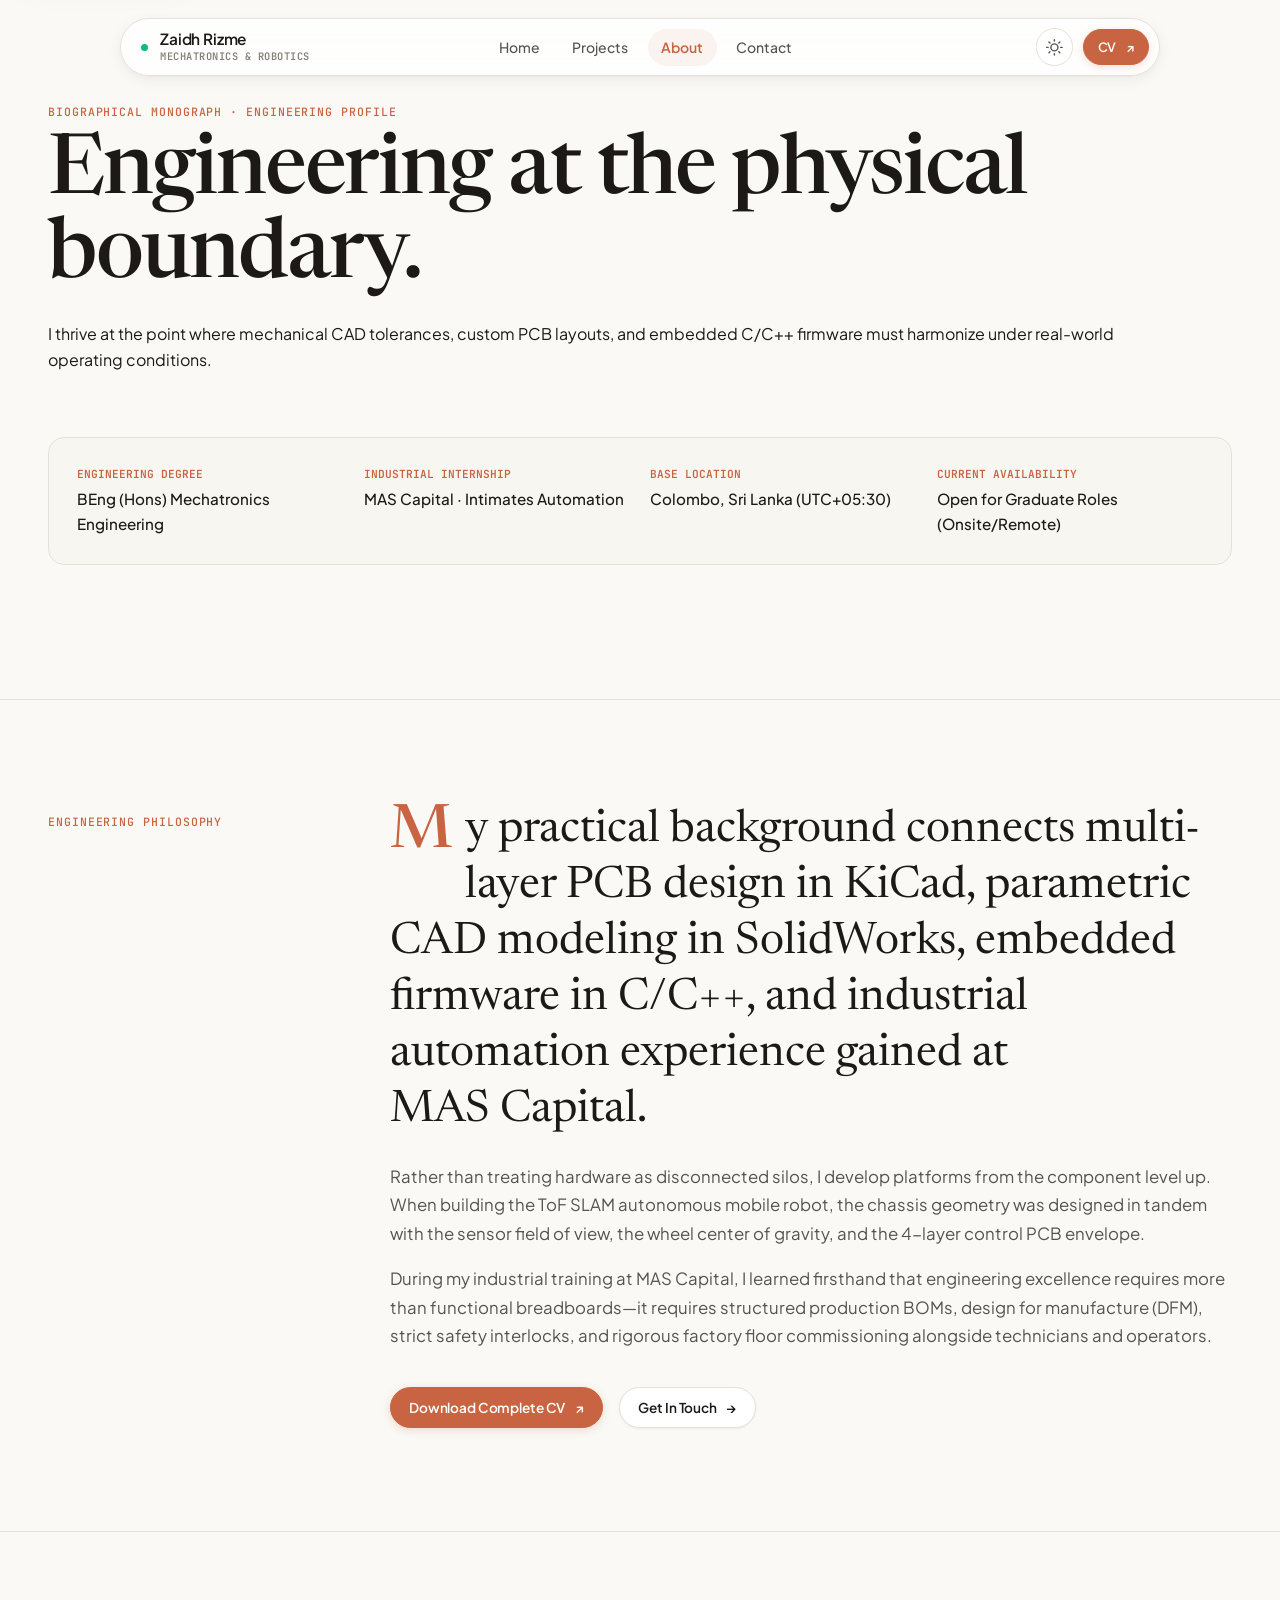
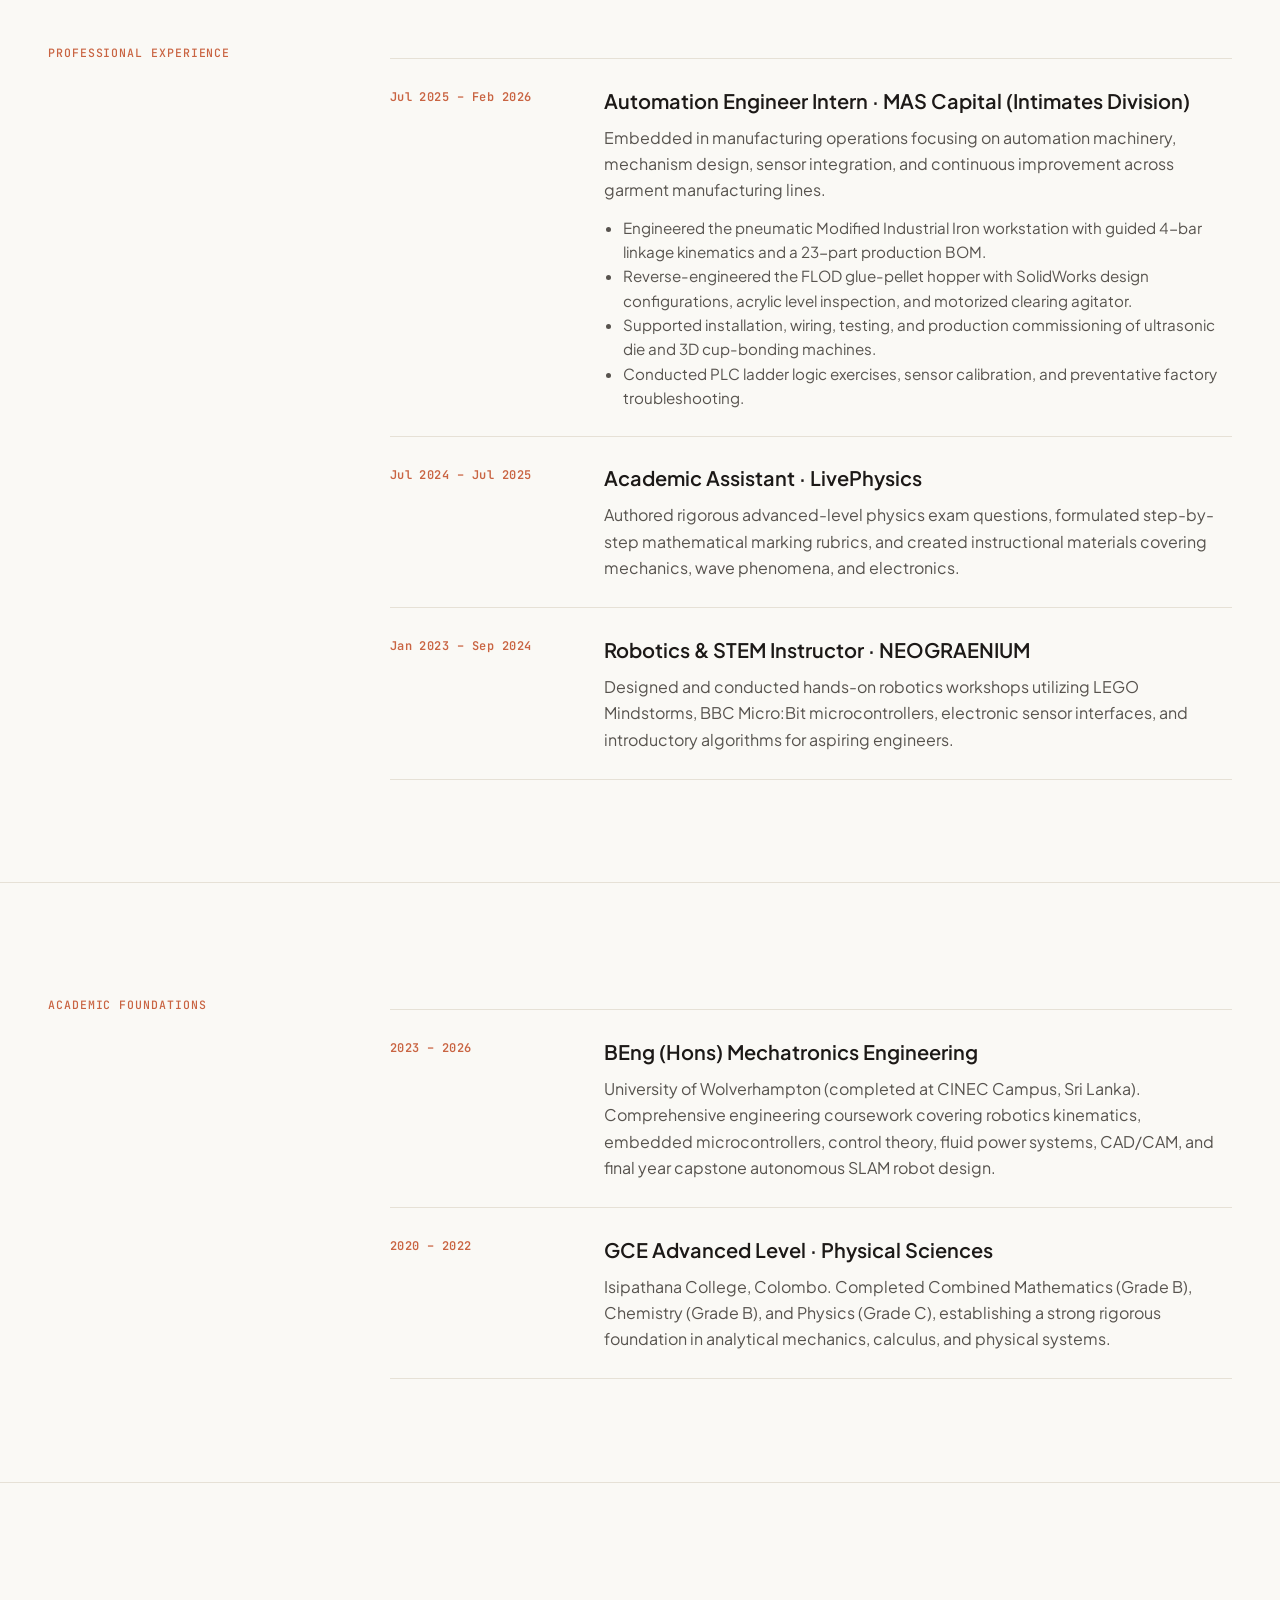
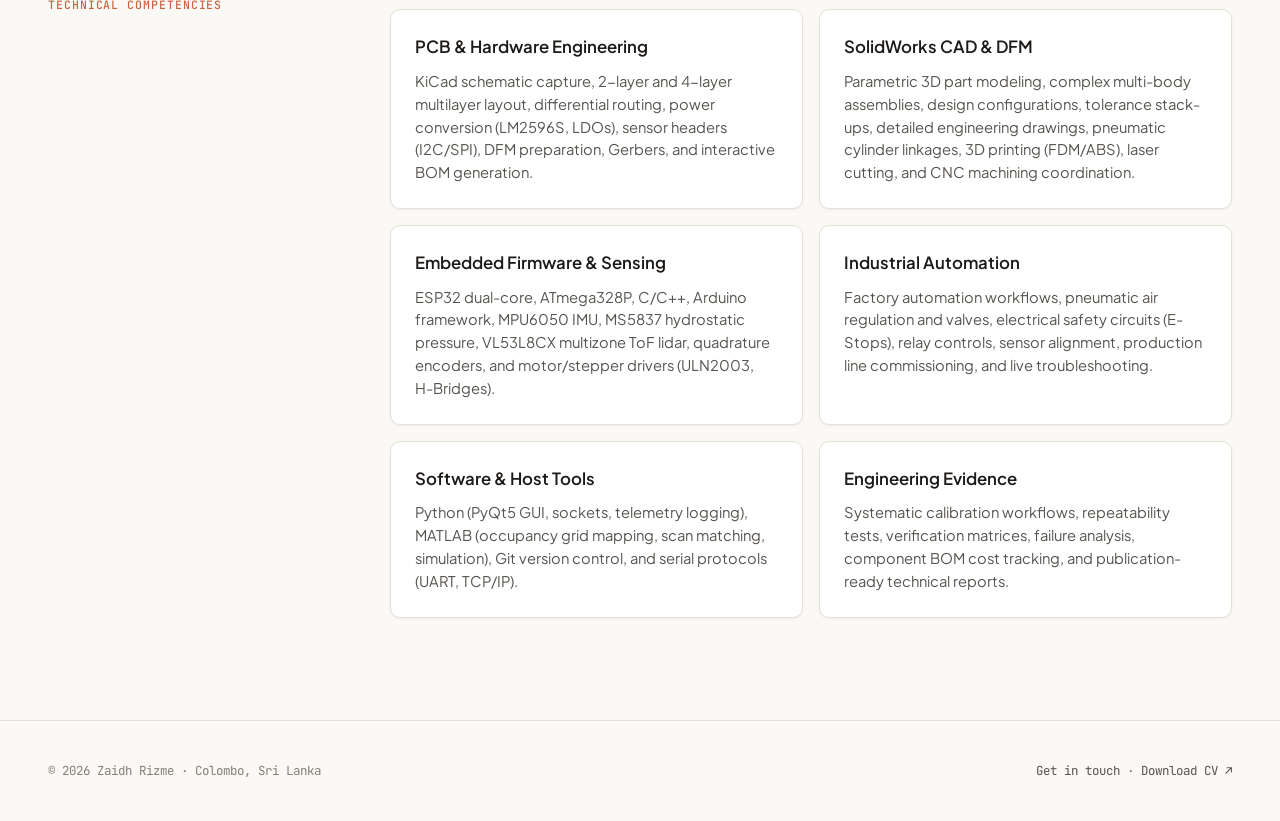
==== commit efca2762: "Redesign portfolio across all pages: Centered navbar, Article-type block format for projects with sp" ====
--- a/about.html
+++ b/about.html
@@ -3,16 +3,17 @@
 <head>
     <meta charset="utf-8">
     <meta name="viewport" content="width=device-width, initial-scale=1">
-    <meta name="description" content="About Zaidh Rizme, a mechatronics and robotics engineering graduate in Colombo, Sri Lanka.">
+    <meta name="description" content="About Zaidh Rizme, a mechatronics and robotics engineering graduate in Colombo, Sri Lanka with experience across PCB design, SolidWorks CAD, embedded firmware, and industrial automation.">
     <meta name="theme-color" content="#FAF9F5">
     <title>About | Zaidh Rizme</title>
     <link rel="icon" href="favicon.ico">
-    <link rel="stylesheet" href="css/styles.css?v=20261019-1">
-    <script src="js/main.js?v=20261019-1" defer></script>
+    <link rel="stylesheet" href="css/styles.css?v=20261019-2">
+    <script src="js/main.js?v=20261019-2" defer></script>
 </head>
 <body>
     <a class="skip-link" href="#main">Skip to content</a>
 
+    <!-- Mathematically Centered Claude Translucent Navigation -->
     <header class="site-header">
         <div class="nav-shell">
             <a class="brand" href="index.html" aria-label="Zaidh Rizme Homepage">
@@ -40,28 +41,52 @@
 
     <main id="main">
         <header class="page-hero shell">
-            <p class="eyebrow">About &middot; Engineering Profile</p>
-            <h1>A graduate engineer shaped by practical builds.</h1>
+            <p class="eyebrow">Biographical Monograph &middot; Engineering Profile</p>
+            <h1>Engineering at the physical boundary.</h1>
             <p>
-                I thrive at the interface where mechanical tolerances, custom circuit layouts, and embedded firmware must harmonize under real-world operating conditions.
+                I thrive at the point where mechanical CAD tolerances, custom PCB layouts, and embedded C/C++ firmware must harmonize under real-world operating conditions.
             </p>
         </header>
 
-        <!-- Profile Section -->
+        <!-- Monograph Quick Facts Bar -->
         <section class="section" style="padding-top: 1rem; border-top: 0;">
-            <div class="shell about-grid">
-                <p class="section-label">Profile</p>
-                <div>
-                    <p class="about-lead">
-                        My background connects multi-layer PCB design in KiCad, parametric CAD modeling in SolidWorks, embedded firmware in C/C++, and industrial automation experience gained at MAS Capital.
+            <div class="shell">
+                <div class="about-summary-card">
+                    <div class="summary-stat">
+                        <span class="summary-stat-label">Engineering Degree</span>
+                        <span class="summary-stat-val">BEng (Hons) Mechatronics Engineering</span>
+                    </div>
+                    <div class="summary-stat">
+                        <span class="summary-stat-label">Industrial Internship</span>
+                        <span class="summary-stat-val">MAS Capital &middot; Intimates Automation</span>
+                    </div>
+                    <div class="summary-stat">
+                        <span class="summary-stat-label">Base Location</span>
+                        <span class="summary-stat-val">Colombo, Sri Lanka (UTC+05:30)</span>
+                    </div>
+                    <div class="summary-stat">
+                        <span class="summary-stat-label">Current Availability</span>
+                        <span class="summary-stat-val">Open for Graduate Roles (Onsite/Remote)</span>
+                    </div>
+                </div>
+            </div>
+        </section>
+
+        <!-- Narrative Profile Section -->
+        <section class="section">
+            <div class="shell about-grid">
+                <p class="section-label">Engineering Philosophy</p>
+                <div>
+                    <p class="about-lead dropcap">
+                        My practical background connects multi-layer PCB design in KiCad, parametric CAD modeling in SolidWorks, embedded firmware in C/C++, and industrial automation experience gained at MAS Capital.
                     </p>
-                    <p style="margin-top: 1.5rem; color: var(--text-secondary); line-height: 1.65; font-size: 1.05rem;">
-                        I have developed projects from early concept feasibility and breadboard prototyping through schematic capture, 2-layer and 4-layer PCB routing, fabrication drawing packages, firmware debugging, and physical machine commissioning.
+                    <p style="margin-top: 1.5rem; color: var(--text-secondary); line-height: 1.7; font-size: 1.05rem;">
+                        Rather than treating hardware as disconnected silos, I develop platforms from the component level up. When building the ToF SLAM autonomous mobile robot, the chassis geometry was designed in tandem with the sensor field of view, the wheel center of gravity, and the 4-layer control PCB envelope.
                     </p>
-                    <p style="color: var(--text-secondary); line-height: 1.65; font-size: 1.05rem;">
-                        As a recent graduate, I bring strong foundational problem-solving skills, energetic hands-on versatility, and a disciplined approach to technical documentation. I am looking for a graduate engineering role where I can contribute to meaningful hardware development while learning from experienced engineering mentors.
+                    <p style="color: var(--text-secondary); line-height: 1.7; font-size: 1.05rem;">
+                        During my industrial training at MAS Capital, I learned firsthand that engineering excellence requires more than functional breadboards—it requires structured production BOMs, design for manufacture (DFM), strict safety interlocks, and rigorous factory floor commissioning alongside technicians and operators.
                     </p>
-                    <div class="hero-actions" style="margin-top: 2rem;">
+                    <div class="hero-actions" style="margin-top: 2.25rem;">
                         <a class="button" href="Zaidh-Rizme-CV.pdf" target="_blank" rel="noopener">Download Complete CV <span class="arrow">&nearr;</span></a>
                         <a class="button secondary" href="contact.html">Get In Touch <span class="arrow">&rarr;</span></a>
                     </div>
@@ -69,28 +94,34 @@
             </div>
         </section>
 
-        <!-- Experience Timeline -->
-        <section class="section">
-            <div class="shell about-grid">
-                <p class="section-label">Experience</p>
+        <!-- Career History Timeline -->
+        <section class="section">
+            <div class="shell about-grid">
+                <p class="section-label">Professional Experience</p>
                 <div>
                     <div class="timeline">
                         <article class="timeline-row reveal">
                             <time>Jul 2025 &ndash; Feb 2026</time>
                             <div>
-                                <h3>Automation Engineer Intern &middot; MAS Capital (Intimates Division)</h3>
-                                <p>
-                                    Contributed to production automation lines, sensor integration, pneumatic systems, CAD assemblies, mechanism fabrication, control cabinet wiring, and technical commissioning. Prepared detailed SolidWorks BOMs and assisted in continuous improvement trials across garment production machinery.
-                                </p>
+                                <h3 style="font-size: 1.25rem;">Automation Engineer Intern &middot; MAS Capital (Intimates Division)</h3>
+                                <p style="margin-top: 0.5rem; line-height: 1.65; color: var(--text-secondary);">
+                                    Embedded in manufacturing operations focusing on automation machinery, mechanism design, sensor integration, and continuous improvement across garment manufacturing lines.
+                                </p>
+                                <ul style="margin: 0.75rem 0 0; padding-left: 1.2rem; color: var(--text-secondary); line-height: 1.6; font-size: 0.95rem;">
+                                    <li>Engineered the pneumatic Modified Industrial Iron workstation with guided 4-bar linkage kinematics and a 23-part production BOM.</li>
+                                    <li>Reverse-engineered the FLOD glue-pellet hopper with SolidWorks design configurations, acrylic level inspection, and motorized clearing agitator.</li>
+                                    <li>Supported installation, wiring, testing, and production commissioning of ultrasonic die and 3D cup-bonding machines.</li>
+                                    <li>Conducted PLC ladder logic exercises, sensor calibration, and preventative factory troubleshooting.</li>
+                                </ul>
                             </div>
                         </article>
 
                         <article class="timeline-row reveal">
                             <time>Jul 2024 &ndash; Jul 2025</time>
                             <div>
-                                <h3>Academic Assistant &middot; LivePhysics</h3>
-                                <p>
-                                    Authored physics examination papers, structured step-by-step marking schemes, and developed technical explanatory curriculum materials while supporting educational workflow planning.
+                                <h3 style="font-size: 1.25rem;">Academic Assistant &middot; LivePhysics</h3>
+                                <p style="margin-top: 0.5rem; line-height: 1.65; color: var(--text-secondary);">
+                                    Authored rigorous advanced-level physics exam questions, formulated step-by-step mathematical marking rubrics, and created instructional materials covering mechanics, wave phenomena, and electronics.
                                 </p>
                             </div>
                         </article>
@@ -98,29 +129,29 @@
                         <article class="timeline-row reveal">
                             <time>Jan 2023 &ndash; Sep 2024</time>
                             <div>
-                                <h3>Robotics &amp; STEM Instructor &middot; NEOGRAENIUM</h3>
-                                <p>
-                                    Designed and conducted interactive hands-on robotics workshops utilizing LEGO Mindstorms, Micro:Bit microcontrollers, basic sensor circuits, and visual/block programming for aspiring engineering students.
-                                </p>
-                            </div>
-                        </article>
-                    </div>
-                </div>
-            </div>
-        </section>
-
-        <!-- Education -->
-        <section class="section">
-            <div class="shell about-grid">
-                <p class="section-label">Education</p>
+                                <h3 style="font-size: 1.25rem;">Robotics &amp; STEM Instructor &middot; NEOGRAENIUM</h3>
+                                <p style="margin-top: 0.5rem; line-height: 1.65; color: var(--text-secondary);">
+                                    Designed and conducted hands-on robotics workshops utilizing LEGO Mindstorms, BBC Micro:Bit microcontrollers, electronic sensor interfaces, and introductory algorithms for aspiring engineers.
+                                </p>
+                            </div>
+                        </article>
+                    </div>
+                </div>
+            </div>
+        </section>
+
+        <!-- Education & Academics -->
+        <section class="section">
+            <div class="shell about-grid">
+                <p class="section-label">Academic Foundations</p>
                 <div>
                     <div class="timeline">
                         <article class="timeline-row reveal">
                             <time>2023 &ndash; 2026</time>
                             <div>
-                                <h3>BEng (Hons) Mechatronics Engineering</h3>
-                                <p>
-                                    University of Wolverhampton (completed at CINEC Campus, Sri Lanka). Comprehensive study across embedded microcontrollers, control theory, robotics kinematics, CAD/CAM, fluid power, and capstone autonomous mobile robot development.
+                                <h3 style="font-size: 1.25rem;">BEng (Hons) Mechatronics Engineering</h3>
+                                <p style="margin-top: 0.5rem; line-height: 1.65; color: var(--text-secondary);">
+                                    University of Wolverhampton (completed at CINEC Campus, Sri Lanka). Comprehensive engineering coursework covering robotics kinematics, embedded microcontrollers, control theory, fluid power systems, CAD/CAM, and final year capstone autonomous SLAM robot design.
                                 </p>
                             </div>
                         </article>
@@ -128,8 +159,8 @@
                         <article class="timeline-row reveal">
                             <time>2020 &ndash; 2022</time>
                             <div>
-                                <h3>GCE Advanced Level &middot; Physical Sciences</h3>
-                                <p>
+                                <h3 style="font-size: 1.25rem;">GCE Advanced Level &middot; Physical Sciences</h3>
+                                <p style="margin-top: 0.5rem; line-height: 1.65; color: var(--text-secondary);">
                                     Isipathana College, Colombo. Completed Combined Mathematics (Grade B), Chemistry (Grade B), and Physics (Grade C), establishing a strong rigorous foundation in analytical mechanics, calculus, and physical systems.
                                 </p>
                             </div>
@@ -139,20 +170,20 @@
             </div>
         </section>
 
-        <!-- Technical Skill Set Matrix -->
-        <section class="section">
-            <div class="shell about-grid">
-                <p class="section-label">Technical Disciplines</p>
+        <!-- Comprehensive Skills Matrix -->
+        <section class="section">
+            <div class="shell about-grid">
+                <p class="section-label">Technical Competencies</p>
                 <div>
                     <div class="skills-list">
                         <article class="skill-group reveal">
-                            <h3>PCB &amp; Hardware Design</h3>
+                            <h3>PCB &amp; Hardware Engineering</h3>
                             <p>KiCad schematic capture, 2-layer and 4-layer multilayer layout, differential routing, power conversion (LM2596S, LDOs), sensor headers (I2C/SPI), DFM preparation, Gerbers, and interactive BOM generation.</p>
                         </article>
 
                         <article class="skill-group reveal">
-                            <h3>Mechanical CAD &amp; Fabrication</h3>
-                            <p>SolidWorks 3D modeling, complex assemblies, configurations, tolerance stack-ups, detailed engineering drawings, pneumatic cylinder linkages, 3D printing (FDM/ABS), laser cutting, and CNC machining coordination.</p>
+                            <h3>SolidWorks CAD &amp; DFM</h3>
+                            <p>Parametric 3D part modeling, complex multi-body assemblies, design configurations, tolerance stack-ups, detailed engineering drawings, pneumatic cylinder linkages, 3D printing (FDM/ABS), laser cutting, and CNC machining coordination.</p>
                         </article>
 
                         <article class="skill-group reveal">
--- a/css/styles.css
+++ b/css/styles.css
@@ -7,6 +7,7 @@
     /* Palette - Claude Warm Light Mode */
     --bg: #FAF9F5;
     --bg-alt: #F4F0E8;
+    --bg-tint: #ECE7DD;
     --surface: #FFFFFF;
     --surface-elevated: #F8F6F0;
     --surface-muted: #F2EFE9;
@@ -24,7 +25,7 @@
     --accent-hover: #B35232;
     --accent-light: rgba(201, 100, 66, 0.08);
     --accent-subtle: rgba(201, 100, 66, 0.14);
-    --accent-focus: rgba(201, 100, 66, 0.3);
+    --accent-focus: rgba(201, 100, 66, 0.28);
 
     /* Auxiliary Engineering Accents */
     --accent-sage: #2D5A46;
@@ -35,8 +36,8 @@
     /* Shadows */
     --shadow-sm: 0 1px 3px rgba(28, 25, 23, 0.04), 0 1px 2px rgba(28, 25, 23, 0.02);
     --shadow-md: 0 4px 14px rgba(28, 25, 23, 0.06), 0 1px 3px rgba(28, 25, 23, 0.03);
-    --shadow-lg: 0 16px 32px rgba(28, 25, 23, 0.08), 0 4px 8px rgba(28, 25, 23, 0.03);
-    --shadow-float: 0 20px 40px -10px rgba(28, 25, 23, 0.12);
+    --shadow-lg: 0 16px 36px rgba(28, 25, 23, 0.08), 0 4px 12px rgba(28, 25, 23, 0.04);
+    --shadow-float: 0 20px 48px -10px rgba(28, 25, 23, 0.14);
 
     /* Typography */
     --font-serif: 'Newsreader', Georgia, Cambria, 'Times New Roman', serif;
@@ -57,7 +58,6 @@
     --transition-normal: 0.28s var(--ease);
     --transition-slow: 0.5s var(--ease);
 
-    /* Header height reference */
     --header-height: 4rem;
 }
 
@@ -65,6 +65,7 @@
     /* Palette - Claude Obsidian Dark Mode */
     --bg: #141413;
     --bg-alt: #1A1918;
+    --bg-tint: #23211E;
     --surface: #1E1D1B;
     --surface-elevated: #262421;
     --surface-muted: #201E1C;
@@ -88,10 +89,10 @@
     --accent-amber: #F59E0B;
     --accent-blue: #4B85AB;
 
-    --shadow-sm: 0 1px 3px rgba(0, 0, 0, 0.2);
-    --shadow-md: 0 4px 16px rgba(0, 0, 0, 0.3);
-    --shadow-lg: 0 16px 36px rgba(0, 0, 0, 0.45);
-    --shadow-float: 0 20px 40px -10px rgba(0, 0, 0, 0.55);
+    --shadow-sm: 0 1px 3px rgba(0, 0, 0, 0.25);
+    --shadow-md: 0 4px 16px rgba(0, 0, 0, 0.35);
+    --shadow-lg: 0 16px 36px rgba(0, 0, 0, 0.5);
+    --shadow-float: 0 20px 48px -10px rgba(0, 0, 0, 0.65);
 }
 
 /* ==========================================================================
@@ -142,6 +143,19 @@
 :focus-visible {
     outline: 2px solid var(--accent);
     outline-offset: 3px;
+}
+
+/* Drop Cap for Editorial Journal Case Studies */
+.dropcap::first-letter {
+    font-family: var(--font-serif);
+    float: left;
+    font-size: 3.8rem;
+    line-height: 0.85;
+    padding-top: 4px;
+    padding-right: 12px;
+    padding-bottom: 2px;
+    color: var(--accent);
+    font-weight: 500;
 }
 
 /* ==========================================================================
@@ -172,28 +186,33 @@
 }
 
 /* ==========================================================================
-   Header Navigation (Claude Translucent Capsule)
+   Header Navigation (Mathematically Dead-Centered Capsule)
    ========================================================================== */
 .site-header {
     position: fixed;
     z-index: 100;
     top: 1.15rem;
     left: 0;
+    right: 0;
     width: 100%;
+    display: flex;
+    justify-content: center;
+    align-items: center;
     pointer-events: none;
+    transition: transform var(--transition-normal);
 }
 
 .nav-shell {
-    width: min(calc(100% - 2rem), 1080px);
+    width: min(calc(100% - 2rem), 1040px);
     min-height: 3.6rem;
-    display: flex;
-    align-items: center;
-    justify-content: space-between;
-    gap: 1.25rem;
-    padding: 0.35rem 0.5rem 0.35rem 1.25rem;
+    display: grid;
+    grid-template-columns: 1fr auto 1fr;
+    align-items: center;
+    padding: 0.35rem 0.6rem 0.35rem 1.25rem;
+    margin: 0 auto;
     border: 1px solid var(--border);
     border-radius: var(--radius-pill);
-    background: color-mix(in srgb, var(--surface) 82%, transparent);
+    background: color-mix(in srgb, var(--surface) 86%, transparent);
     backdrop-filter: blur(20px) saturate(180%);
     -webkit-backdrop-filter: blur(20px) saturate(180%);
     box-shadow: var(--shadow-md);
@@ -203,7 +222,7 @@
 
 .site-header.is-scrolled .nav-shell {
     transform: translateY(-0.25rem);
-    background: color-mix(in srgb, var(--surface) 94%, transparent);
+    background: color-mix(in srgb, var(--surface) 95%, transparent);
     box-shadow: var(--shadow-float);
     border-color: var(--border-strong);
 }
@@ -217,6 +236,7 @@
 }
 
 .brand {
+    justify-self: start;
     display: flex;
     align-items: center;
     gap: 0.75rem;
@@ -255,23 +275,16 @@
 }
 
 @keyframes pulse-dot {
-    0% {
-        transform: scale(0.95);
-        box-shadow: 0 0 0 0 rgba(16, 185, 129, 0.7);
-    }
-    70% {
-        transform: scale(1);
-        box-shadow: 0 0 0 6px rgba(16, 185, 129, 0);
-    }
-    100% {
-        transform: scale(0.95);
-        box-shadow: 0 0 0 0 rgba(16, 185, 129, 0);
-    }
+    0% { transform: scale(0.95); box-shadow: 0 0 0 0 rgba(16, 185, 129, 0.7); }
+    70% { transform: scale(1); box-shadow: 0 0 0 6px rgba(16, 185, 129, 0); }
+    100% { transform: scale(0.95); box-shadow: 0 0 0 0 rgba(16, 185, 129, 0); }
 }
 
 .main-nav {
-    display: flex;
-    align-items: center;
+    justify-self: center;
+    display: flex;
+    align-items: center;
+    justify-content: center;
     gap: 0.35rem;
 }
 
@@ -297,6 +310,7 @@
 }
 
 .nav-actions {
+    justify-self: end;
     display: flex;
     align-items: center;
     gap: 0.6rem;
@@ -333,17 +347,9 @@
     stroke-linejoin: round;
 }
 
-.icon-moon {
-    display: none;
-}
-
-[data-theme="dark"] .icon-sun {
-    display: none;
-}
-
-[data-theme="dark"] .icon-moon {
-    display: block;
-}
+.icon-moon { display: none; }
+[data-theme="dark"] .icon-sun { display: none; }
+[data-theme="dark"] .icon-moon { display: block; }
 
 /* Buttons */
 .button {
@@ -373,9 +379,7 @@
     box-shadow: 0 6px 16px rgba(201, 100, 66, 0.32);
 }
 
-.button:active {
-    transform: translateY(0);
-}
+.button:active { transform: translateY(0); }
 
 .button.secondary {
     background: var(--surface);
@@ -402,9 +406,7 @@
     transition: transform var(--transition-fast);
 }
 
-.button:hover .arrow {
-    transform: translateX(3px);
-}
+.button:hover .arrow { transform: translateX(3px); }
 
 /* ==========================================================================
    Typography & Editorial Labels
@@ -426,9 +428,7 @@
 
 .eyebrow,
 .kicker,
-.section-label {
-    color: var(--accent);
-}
+.section-label { color: var(--accent); }
 
 .badge {
     display: inline-flex;
@@ -478,9 +478,7 @@
     gap: 2.25rem;
 }
 
-.hero-status-pill {
-    justify-self: start;
-}
+.hero-status-pill { justify-self: start; }
 
 .home-hero h1 {
     margin: 0;
@@ -492,15 +490,8 @@
     color: var(--text-primary);
 }
 
-.home-hero h1 span {
-    display: block;
-}
-
-.home-hero h1 em {
-    font-style: italic;
-    color: var(--accent);
-    font-weight: 400;
-}
+.home-hero h1 span { display: block; }
+.home-hero h1 em { font-style: italic; color: var(--accent); font-weight: 400; }
 
 .hero-copy {
     max-width: 780px;
@@ -510,7 +501,6 @@
     line-height: 1.6;
 }
 
-/* Engineering Stats / Metrics Strip */
 .hero-metrics {
     display: grid;
     grid-template-columns: repeat(4, 1fr);
@@ -534,9 +524,7 @@
     color: var(--text-primary);
 }
 
-.metric-number span {
-    color: var(--accent);
-}
+.metric-number span { color: var(--accent); }
 
 .metric-label {
     font-family: var(--font-mono);
@@ -582,23 +570,9 @@
     border-bottom: 1px solid var(--border);
 }
 
-.artifact-title-box {
-    display: flex;
-    align-items: center;
-    gap: 0.75rem;
-}
-
-.artifact-dots {
-    display: flex;
-    gap: 5px;
-}
-
-.artifact-dots span {
-    width: 10px;
-    height: 10px;
-    border-radius: 50%;
-    background: var(--border-strong);
-}
+.artifact-title-box { display: flex; align-items: center; gap: 0.75rem; }
+.artifact-dots { display: flex; gap: 5px; }
+.artifact-dots span { width: 10px; height: 10px; border-radius: 50%; background: var(--border-strong); }
 
 .artifact-title {
     font-family: var(--font-mono);
@@ -632,10 +606,7 @@
     transition: all var(--transition-fast);
 }
 
-.artifact-tab:hover {
-    color: var(--text-primary);
-    background: var(--surface);
-}
+.artifact-tab:hover { color: var(--text-primary); background: var(--surface); }
 
 .artifact-tab.active {
     color: var(--accent);
@@ -672,15 +643,9 @@
     transition: transform var(--transition-slow);
 }
 
-.artifact-preview-media:hover img {
-    transform: scale(1.03);
-}
-
-.artifact-details {
-    display: flex;
-    flex-direction: column;
-    gap: 1.25rem;
-}
+.artifact-preview-media:hover img { transform: scale(1.03); }
+
+.artifact-details { display: flex; flex-direction: column; gap: 1.25rem; }
 
 .artifact-details h3 {
     margin: 0;
@@ -726,7 +691,7 @@
 }
 
 /* ==========================================================================
-   Filter Pills & Sections
+   Filter Pills & Section Headers
    ========================================================================== */
 .section {
     padding: clamp(4.5rem, 8vw, 7.5rem) 0;
@@ -794,104 +759,177 @@
 }
 
 /* ==========================================================================
-   Project Grid & Cards
+   ARTICLE TYPE BLOCK FORMAT (Major Upgrade)
    ========================================================================== */
-.project-grid {
-    display: grid;
-    grid-template-columns: repeat(2, minmax(0, 1fr));
-    gap: clamp(1.75rem, 3.5vw, 2.75rem);
-}
-
-.project-card {
+.article-blocks-stack {
     display: flex;
     flex-direction: column;
-    min-width: 0;
+    gap: clamp(2.5rem, 5vw, 4rem);
+}
+
+.article-block {
+    position: relative;
     border: 1px solid var(--border);
     border-radius: var(--radius-lg);
-    overflow: hidden;
     background: var(--surface);
+    padding: clamp(1.75rem, 4vw, 3rem);
     box-shadow: var(--shadow-sm);
     transition: transform var(--transition-normal), box-shadow var(--transition-normal), border-color var(--transition-normal);
 }
 
-.project-card:hover {
-    transform: translateY(-6px);
+.article-block:hover {
+    transform: translateY(-4px);
     box-shadow: var(--shadow-lg);
     border-color: var(--border-strong);
 }
 
-.project-image {
+/* Top Meta Bar */
+.article-top-meta {
+    display: flex;
+    justify-content: space-between;
+    align-items: center;
+    gap: 1rem;
+    padding-bottom: 1.25rem;
+    border-bottom: 1px solid var(--border-subtle);
+    margin-bottom: 1.75rem;
+    font-family: var(--font-mono);
+    font-size: 0.72rem;
+    text-transform: uppercase;
+    letter-spacing: 0.06em;
+    color: var(--text-tertiary);
+}
+
+.article-issue {
+    display: flex;
+    align-items: center;
+    gap: 0.5rem;
+}
+
+.issue-number {
+    font-weight: 600;
+    color: var(--accent);
+}
+
+.issue-sep { color: var(--border-strong); }
+
+.article-timing {
+    display: flex;
+    align-items: center;
+    gap: 0.5rem;
+}
+
+/* Main Grid */
+.article-main-grid {
+    display: grid;
+    grid-template-columns: 1.15fr 0.85fr;
+    gap: clamp(2rem, 5vw, 3.5rem);
+    align-items: center;
+}
+
+.article-main-grid.reverse {
+    grid-template-columns: 0.85fr 1.15fr;
+}
+
+.article-main-grid.reverse .article-copy-col {
+    order: 2;
+}
+
+.article-main-grid.reverse .article-media-col {
+    order: 1;
+}
+
+/* Copy Column */
+.article-copy-col {
+    display: flex;
+    flex-direction: column;
+    gap: 1.25rem;
+}
+
+.article-title {
+    margin: 0;
+    font-family: var(--font-serif);
+    font-size: clamp(2rem, 3.8vw, 3rem);
+    font-weight: 500;
+    line-height: 1.1;
+    letter-spacing: -0.02em;
+    color: var(--text-primary);
+}
+
+.article-title a {
+    color: var(--text-primary);
+    transition: color var(--transition-fast);
+}
+
+.article-title a:hover {
+    color: var(--accent);
+}
+
+.article-dek {
+    margin: 0;
+    color: var(--text-secondary);
+    font-size: 1.05rem;
+    line-height: 1.6;
+}
+
+/* Pull Quote */
+.article-quote {
     position: relative;
-    aspect-ratio: 16 / 10;
-    overflow: hidden;
-    background: var(--surface-muted);
-    display: flex;
-    align-items: center;
-    justify-content: center;
-}
-
-.project-image img {
-    width: 100%;
-    height: 100%;
-    object-fit: cover;
-    transition: transform var(--transition-slow);
-}
-
-.project-card:hover .project-image img {
-    transform: scale(1.035);
-}
-
-.project-card[data-category*="robotics"] .project-image img,
-.project-card[data-category*="reverse"] .project-image img {
-    object-fit: contain;
-    padding: 1.5rem;
-}
-
-.project-content {
+    margin: 0;
+    padding: 0.85rem 0 0.85rem 1.4rem;
+    border-left: 3px solid var(--accent);
+    background: var(--accent-light);
+    border-radius: 0 var(--radius-sm) var(--radius-sm) 0;
+    font-family: var(--font-serif);
+    font-style: italic;
+    font-size: 1.08rem;
+    line-height: 1.5;
+    color: var(--text-primary);
+}
+
+/* Specifications Matrix */
+.article-specs-block {
+    display: grid;
+    grid-template-columns: repeat(2, 1fr);
+    gap: 0.75rem;
+    padding: 1.25rem;
+    border: 1px solid var(--border);
+    border-radius: var(--radius-md);
+    background: var(--surface-elevated);
+}
+
+.spec-cell {
     display: flex;
     flex-direction: column;
-    justify-content: space-between;
-    flex-grow: 1;
-    padding: 1.6rem;
-    gap: 1.25rem;
-}
-
-.project-content h3 {
-    margin: 0.45rem 0 0.6rem;
-    font-family: var(--font-serif);
-    font-size: clamp(1.5rem, 2.6vw, 2.1rem);
-    line-height: 1.15;
+    gap: 0.2rem;
+}
+
+.spec-label {
+    font-family: var(--font-mono);
+    font-size: 0.68rem;
+    text-transform: uppercase;
+    letter-spacing: 0.05em;
+    color: var(--accent);
+    font-weight: 600;
+}
+
+.spec-val {
+    font-size: 0.88rem;
     font-weight: 500;
     color: var(--text-primary);
 }
 
-.project-content p {
-    margin: 0;
-    color: var(--text-secondary);
-    font-size: 0.95rem;
-    line-height: 1.6;
-}
-
-.project-footer {
-    display: flex;
-    align-items: center;
-    justify-content: space-between;
-    gap: 1rem;
-    padding-top: 1rem;
-    border-top: 1px solid var(--border-subtle);
-}
-
-.project-tags {
+/* Tags Row */
+.article-tags-row {
     display: flex;
     flex-wrap: wrap;
-    gap: 0.4rem;
-}
-
-.project-tags span {
-    padding: 0.25rem 0.55rem;
+    gap: 0.45rem;
+}
+
+.article-tag {
+    padding: 0.25rem 0.65rem;
     border: 1px solid var(--border);
-    border-radius: var(--radius-sm);
-    background: var(--surface-elevated);
+    border-radius: var(--radius-pill);
+    background: var(--surface);
     font-family: var(--font-mono);
     font-size: 0.68rem;
     text-transform: uppercase;
@@ -899,167 +937,86 @@
     color: var(--text-secondary);
 }
 
-.project-link-badge {
-    display: inline-flex;
-    align-items: center;
-    gap: 0.4rem;
-    font-size: 0.85rem;
+/* Action CTA Row */
+.article-cta-row {
+    display: flex;
+    flex-wrap: wrap;
+    align-items: center;
+    gap: 0.85rem;
+    margin-top: 0.5rem;
+}
+
+/* Media Column & Technical Blueprint Frame */
+.article-media-col {
+    width: 100%;
+}
+
+.article-media-frame {
+    position: relative;
+    border: 1px solid var(--border);
+    border-radius: var(--radius-md);
+    background: var(--surface-muted);
+    overflow: hidden;
+    box-shadow: var(--shadow-sm);
+    display: flex;
+    flex-direction: column;
+}
+
+.media-badge-top {
+    display: flex;
+    justify-content: space-between;
+    align-items: center;
+    padding: 0.6rem 0.9rem;
+    background: var(--surface-elevated);
+    border-bottom: 1px solid var(--border);
+    font-family: var(--font-mono);
+    font-size: 0.7rem;
+    color: var(--text-tertiary);
+}
+
+.fig-label {
     font-weight: 600;
     color: var(--accent);
-    white-space: nowrap;
-    transition: transform var(--transition-fast);
-}
-
-.project-card:hover .project-link-badge {
-    transform: translateX(4px);
+}
+
+.article-img-wrap {
+    aspect-ratio: 4 / 3;
+    display: flex;
+    align-items: center;
+    justify-content: center;
+    overflow: hidden;
+    padding: 1rem;
+    cursor: zoom-in;
+}
+
+.article-img-wrap img {
+    max-height: 94%;
+    max-width: 94%;
+    object-fit: contain;
+    transition: transform var(--transition-slow);
+}
+
+.article-img-wrap:hover img {
+    transform: scale(1.05);
+}
+
+.media-specs-bottom {
+    display: flex;
+    align-items: center;
+    justify-content: center;
+    gap: 0.6rem;
+    padding: 0.5rem 0.75rem;
+    background: var(--surface-elevated);
+    border-top: 1px solid var(--border);
+    font-family: var(--font-mono);
+    font-size: 0.68rem;
+    color: var(--text-tertiary);
+    text-transform: uppercase;
+    letter-spacing: 0.04em;
 }
 
 /* ==========================================================================
-   Home Large Stage Projects
-   ========================================================================== */
-.home-project {
-    padding: clamp(4.5rem, 8vw, 7rem) 0;
-    border-top: 1px solid var(--border);
-    scroll-snap-align: start;
-    position: relative;
-}
-
-.home-project.project-tof {
-    background: color-mix(in srgb, var(--surface) 60%, var(--bg));
-}
-
-.home-project.project-oil {
-    background: var(--bg);
-}
-
-.home-project.project-iron {
-    background: color-mix(in srgb, var(--surface-muted) 50%, var(--bg));
-}
-
-.home-project.project-hopper {
-    background: var(--bg);
-}
-
-.project-stage {
-    display: grid;
-    gap: 2rem;
-}
-
-.stage-media {
-    position: relative;
-    height: clamp(340px, 52svh, 640px);
-    margin: 0;
-    overflow: hidden;
-    border-radius: var(--radius-lg);
-    border: 1px solid var(--border);
-    background: var(--surface-muted);
-    box-shadow: var(--shadow-md);
-    cursor: pointer;
-}
-
-.stage-media img {
-    height: 100%;
-    width: 100%;
-    object-fit: cover;
-    transition: transform var(--transition-slow);
-}
-
-.project-tof .stage-media img,
-.project-hopper .stage-media img {
-    object-fit: contain;
-    padding: 2.5rem;
-}
-
-.project-oil .stage-media img {
-    object-fit: contain;
-    padding: 1.5rem;
-}
-
-.project-iron .stage-media img {
-    object-fit: contain;
-    padding: 2rem;
-}
-
-.home-project:hover .stage-media img {
-    transform: scale(1.02);
-}
-
-.stage-copy {
-    display: grid;
-    grid-template-columns: minmax(13rem, 0.7fr) 1.5fr;
-    gap: 2.5rem;
-    align-items: start;
-}
-
-.stage-copy .project-type {
-    padding-top: 0.35rem;
-    color: var(--accent);
-}
-
-.stage-copy h2 {
-    margin: 0 0 0.85rem;
-    font-family: var(--font-serif);
-    font-size: clamp(2.2rem, 4.5vw, 3.4rem);
-    line-height: 1.08;
-    font-weight: 500;
-    letter-spacing: -0.02em;
-    color: var(--text-primary);
-}
-
-.stage-copy p {
-    max-width: 680px;
-    margin: 0;
-    color: var(--text-secondary);
-    font-size: 1.08rem;
-    line-height: 1.6;
-}
-
-.stage-disciplines {
-    display: flex;
-    flex-wrap: wrap;
-    gap: 0.5rem;
-    margin: 1.25rem 0 0;
-    padding: 0;
-    list-style: none;
-    font-family: var(--font-mono);
-    font-size: 0.72rem;
-    text-transform: uppercase;
-    letter-spacing: 0.05em;
-    color: var(--text-tertiary);
-}
-
-.stage-disciplines li {
-    padding: 0.25rem 0.65rem;
-    background: var(--surface-elevated);
-    border: 1px solid var(--border);
-    border-radius: var(--radius-sm);
-}
-
-.case-link {
-    display: inline-flex;
-    align-items: center;
-    gap: 0.75rem;
-    margin-top: 1.5rem;
-    font-size: 0.95rem;
-    font-weight: 600;
-    color: var(--accent);
-    transition: gap var(--transition-fast);
-}
-
-.case-link span {
-    transition: transform var(--transition-fast);
-}
-
-.case-link:hover {
-    color: var(--accent-hover);
-}
-
-.case-link:hover span {
-    transform: translateX(5px);
-}
-
-/* ==========================================================================
-   Engineering Strengths & Capabilities
+   Engineering Strengths & Capabilities Grid
    ========================================================================== */
 .home-capabilities {
     padding: clamp(5rem, 8vw, 8rem) 0;
@@ -1076,7 +1033,7 @@
 .capability {
     display: flex;
     flex-direction: column;
-    padding: 2rem 1.6rem;
+    padding: 2.2rem 1.8rem;
     border: 1px solid var(--border);
     border-radius: var(--radius-lg);
     background: var(--surface);
@@ -1173,7 +1130,7 @@
 }
 
 /* ==========================================================================
-   Case Study Pages (Layout & Detail Styles)
+   Case Study Pages (Layout & Technical Article Formatting)
    ========================================================================== */
 .case-intro {
     padding: clamp(3rem, 7vw, 6.5rem) 0 3rem;
@@ -1193,9 +1150,7 @@
     transition: color var(--transition-fast);
 }
 
-.back-link:hover {
-    color: var(--accent);
-}
+.back-link:hover { color: var(--accent); }
 
 .case-intro h1,
 .page-hero h1 {
@@ -1210,10 +1165,10 @@
 }
 
 .case-deck {
-    max-width: 780px;
+    max-width: 820px;
     margin: 0;
     color: var(--text-secondary);
-    font-size: clamp(1.1rem, 2vw, 1.35rem);
+    font-size: clamp(1.15rem, 2.2vw, 1.4rem);
     line-height: 1.6;
 }
 
@@ -1226,15 +1181,8 @@
     border-top: 1px solid var(--border);
 }
 
-.meta dt {
-    color: var(--text-tertiary);
-}
-
-.meta dd {
-    margin: 0.4rem 0 0;
-    font-weight: 500;
-    color: var(--text-primary);
-}
+.meta dt { color: var(--text-tertiary); }
+.meta dd { margin: 0.4rem 0 0; font-weight: 500; color: var(--text-primary); }
 
 .case-main-image {
     height: clamp(380px, 68svh, 720px);
@@ -1246,7 +1194,7 @@
     display: flex;
     align-items: center;
     justify-content: center;
-    cursor: pointer;
+    cursor: zoom-in;
 }
 
 .case-main-image img {
@@ -1284,21 +1232,20 @@
     color: var(--text-primary);
 }
 
-.case-copy {
-    max-width: 800px;
-}
+.case-copy { max-width: 820px; }
 
 .case-copy > p:first-child {
     margin-top: 0;
     color: var(--text-primary);
     font-size: clamp(1.25rem, 2.4vw, 1.8rem);
-    line-height: 1.4;
+    line-height: 1.45;
     font-weight: 400;
 }
 
 .case-copy p {
     color: var(--text-secondary);
     line-height: 1.65;
+    font-size: 1.02rem;
 }
 
 .detail-grid {
@@ -1320,10 +1267,7 @@
     color: var(--text-primary);
 }
 
-.detail-grid p {
-    margin: 0;
-    font-size: 0.95rem;
-}
+.detail-grid p { margin: 0; font-size: 0.95rem; }
 
 .evidence-list {
     margin: 2.5rem 0 0;
@@ -1349,7 +1293,7 @@
     line-height: 1.6;
 }
 
-/* Engineering Criteria & Feature Strips */
+/* Criteria Strips */
 .criteria-strip {
     display: grid;
     grid-template-columns: repeat(4, minmax(0, 1fr));
@@ -1363,13 +1307,8 @@
     border-right: 1px solid var(--border);
 }
 
-.criteria-strip article + article {
-    padding-left: 1.5rem;
-}
-
-.criteria-strip article:last-child {
-    border-right: 0;
-}
+.criteria-strip article + article { padding-left: 1.5rem; }
+.criteria-strip article:last-child { border-right: 0; }
 
 .criteria-strip span {
     color: var(--accent);
@@ -1401,9 +1340,7 @@
     margin-top: 1.5rem;
 }
 
-.configuration-grid {
-    grid-template-columns: repeat(3, minmax(0, 1fr));
-}
+.configuration-grid { grid-template-columns: repeat(3, minmax(0, 1fr)); }
 
 .part-media,
 .configuration-media {
@@ -1415,7 +1352,7 @@
     display: flex;
     align-items: center;
     justify-content: center;
-    cursor: pointer;
+    cursor: zoom-in;
 }
 
 .part-media img,
@@ -1428,9 +1365,7 @@
 }
 
 .part-media:hover img,
-.configuration-media:hover img {
-    transform: scale(1.05);
-}
+.configuration-media:hover img { transform: scale(1.05); }
 
 .part-grid h3,
 .configuration-grid h3 {
@@ -1456,14 +1391,8 @@
     margin-top: 1.5rem;
 }
 
-.gallery figure {
-    margin: 0;
-    grid-column: span 6;
-}
-
-.gallery figure.wide {
-    grid-column: 1 / -1;
-}
+.gallery figure { margin: 0; grid-column: span 6; }
+.gallery figure.wide { grid-column: 1 / -1; }
 
 .gallery-media {
     position: relative;
@@ -1472,12 +1401,10 @@
     border-radius: var(--radius-md);
     border: 1px solid var(--border);
     background: var(--surface-muted);
-    cursor: pointer;
-}
-
-.gallery-media.wide {
-    aspect-ratio: 16 / 9;
-}
+    cursor: zoom-in;
+}
+
+.gallery-media.wide { aspect-ratio: 16 / 9; }
 
 .gallery-media img {
     height: 100%;
@@ -1492,9 +1419,7 @@
     padding: clamp(1rem, 3vw, 2.5rem);
 }
 
-.gallery-media:hover img {
-    transform: scale(1.03);
-}
+.gallery-media:hover img { transform: scale(1.03); }
 
 .caption {
     margin-top: 0.75rem;
@@ -1504,9 +1429,7 @@
     letter-spacing: 0.02em;
 }
 
-.drawing-link {
-    display: block;
-}
+.drawing-link { display: block; }
 
 .drawing-sheet {
     background: var(--surface);
@@ -1515,14 +1438,8 @@
     transition: border-color var(--transition-fast), box-shadow var(--transition-fast);
 }
 
-.drawing-sheet img {
-    object-fit: contain;
-    padding: 0.85rem;
-}
-
-.drawing-sheet.portrait {
-    aspect-ratio: 4 / 5;
-}
+.drawing-sheet img { object-fit: contain; padding: 0.85rem; }
+.drawing-sheet.portrait { aspect-ratio: 4 / 5; }
 
 .drawing-link .caption {
     display: flex;
@@ -1625,18 +1542,10 @@
     background: var(--surface-muted);
 }
 
-.pcb-image img {
-    max-height: 540px;
-    object-fit: contain;
-}
-
-.pcb-stage-link {
-    display: block;
-}
-
-.pcb-stage-link .pcb-stage {
-    transition: background var(--transition-fast), padding var(--transition-fast);
-}
+.pcb-image img { max-height: 540px; object-fit: contain; }
+
+.pcb-stage-link { display: block; }
+.pcb-stage-link .pcb-stage { transition: background var(--transition-fast), padding var(--transition-fast); }
 
 .pcb-stage-link:hover .pcb-stage {
     background: var(--surface-elevated);
@@ -1653,14 +1562,8 @@
     font-weight: 600;
 }
 
-.stage-cta b {
-    font-size: 1.1rem;
-    transition: transform var(--transition-fast);
-}
-
-.pcb-stage-link:hover .stage-cta b {
-    transform: translateX(6px);
-}
+.stage-cta b { font-size: 1.1rem; transition: transform var(--transition-fast); }
+.pcb-stage-link:hover .stage-cta b { transform: translateX(6px); }
 
 /* PCB Layer Grid */
 .pcb-layer-grid {
@@ -1677,7 +1580,7 @@
     border: 1px solid var(--border);
     border-radius: var(--radius-md);
     background: var(--surface);
-    cursor: pointer;
+    cursor: zoom-in;
 }
 
 .layer-media img {
@@ -1688,14 +1591,9 @@
     transition: transform var(--transition-slow);
 }
 
-.layer-media:hover img {
-    transform: scale(1.04);
-}
-
-.pcb-layer-grid figcaption {
-    padding-top: 0.85rem;
-    border-top: 1px solid var(--border);
-}
+.layer-media:hover img { transform: scale(1.04); }
+
+.pcb-layer-grid figcaption { padding-top: 0.85rem; border-top: 1px solid var(--border); }
 
 .pcb-layer-grid h3 {
     margin: 0 0 0.4rem;
@@ -1710,7 +1608,7 @@
     font-size: 0.9rem;
 }
 
-/* BOM Container & Table */
+/* Interactive BOM */
 .ibom-shell {
     overflow: hidden;
     border: 1px solid var(--border);
@@ -1734,7 +1632,7 @@
     margin-top: 1.5rem;
 }
 
-/* Software Flows */
+/* Software Flow */
 .software-flow {
     display: grid;
     grid-template-columns: repeat(3, minmax(0, 1fr));
@@ -1749,13 +1647,8 @@
     border-right: 1px solid var(--border);
 }
 
-.software-flow article + article {
-    padding-left: 1.5rem;
-}
-
-.software-flow article:last-child {
-    border-right: 0;
-}
+.software-flow article + article { padding-left: 1.5rem; }
+.software-flow article:last-child { border-right: 0; }
 
 .software-flow span {
     color: var(--accent);
@@ -1799,16 +1692,11 @@
     transition: transform var(--transition-fast);
 }
 
-.next-project a:hover {
-    color: var(--accent);
-}
-
-.next-project a:hover span:last-child {
-    transform: translateX(8px);
-}
+.next-project a:hover { color: var(--accent); }
+.next-project a:hover span:last-child { transform: translateX(8px); }
 
 /* ==========================================================================
-   About Page Components
+   About Page Components (Editorial Monograph)
    ========================================================================== */
 .about-grid {
     display: grid;
@@ -1825,6 +1713,37 @@
     color: var(--text-primary);
 }
 
+.about-summary-card {
+    padding: 1.75rem;
+    border: 1px solid var(--border);
+    border-radius: var(--radius-lg);
+    background: var(--surface-elevated);
+    display: grid;
+    grid-template-columns: repeat(auto-fit, minmax(180px, 1fr));
+    gap: 1.25rem;
+    margin: 2rem 0;
+}
+
+.summary-stat {
+    display: flex;
+    flex-direction: column;
+    gap: 0.25rem;
+}
+
+.summary-stat-label {
+    font-family: var(--font-mono);
+    font-size: 0.7rem;
+    text-transform: uppercase;
+    color: var(--accent);
+    font-weight: 600;
+}
+
+.summary-stat-val {
+    font-size: 0.95rem;
+    font-weight: 500;
+    color: var(--text-primary);
+}
+
 .timeline {
     margin-top: 1.5rem;
     border-top: 1px solid var(--border);
@@ -1868,7 +1787,7 @@
 }
 
 .skill-group {
-    padding: 1.4rem;
+    padding: 1.5rem;
     border: 1px solid var(--border);
     border-radius: var(--radius-md);
     background: var(--surface);
@@ -1930,11 +1849,6 @@
     flex-wrap: wrap;
     gap: 1rem;
     margin-top: 2.5rem;
-}
-
-/* Copy Email Widget */
-.copy-email-btn {
-    position: relative;
 }
 
 /* ==========================================================================
@@ -2012,7 +1926,7 @@
     transform: scale(1.08);
 }
 
-/* Toast Notification */
+/* Toast */
 .toast {
     position: fixed;
     bottom: 2rem;
@@ -2039,9 +1953,7 @@
     transform: translateY(0);
 }
 
-/* ==========================================================================
-   Footer
-   ========================================================================== */
+/* Footer */
 .site-footer {
     padding: 2.5rem 0;
     border-top: 1px solid var(--border);
@@ -2058,22 +1970,16 @@
     font-size: 0.78rem;
 }
 
-.footer-row p {
-    margin: 0;
-}
+.footer-row p { margin: 0; }
 
 .footer-row a {
     color: var(--text-secondary);
     transition: color var(--transition-fast);
 }
 
-.footer-row a:hover {
-    color: var(--accent);
-}
-
-/* ==========================================================================
-   Scroll Reveal Animations
-   ========================================================================== */
+.footer-row a:hover { color: var(--accent); }
+
+/* Scroll Reveal */
 .reveal {
     opacity: 0;
     transform: translateY(20px);
@@ -2093,14 +1999,15 @@
     .case-layout,
     .about-grid,
     .home-contact-card,
-    .artifact-body {
+    .artifact-body,
+    .article-main-grid,
+    .article-main-grid.reverse {
         grid-template-columns: 1fr;
         gap: 1.75rem;
     }
 
-    .project-grid {
-        grid-template-columns: 1fr;
-    }
+    .article-main-grid.reverse .article-copy-col { order: 1; }
+    .article-main-grid.reverse .article-media-col { order: 2; }
 
     .capability-grid {
         grid-template-columns: repeat(2, 1fr);
@@ -2129,62 +2036,35 @@
         grid-template-columns: repeat(2, minmax(0, 1fr));
     }
 
-    .criteria-strip article:nth-child(2) {
-        border-right: 0;
+    .criteria-strip article:nth-child(2) { border-right: 0; }
+    .criteria-strip article:nth-child(-n+2) { padding-bottom: 1.5rem; border-bottom: 1px solid var(--border); }
+
+    .software-flow { grid-template-columns: 1fr; }
+    .software-flow article { padding: 1.25rem 0; border-right: 0; border-bottom: 1px solid var(--border); }
+    .software-flow article + article { padding-left: 0; }
+    .software-flow article:last-child { border-bottom: 0; }
+}
+
+@media (max-width: 768px) {
+    .nav-shell {
+        grid-template-columns: auto 1fr auto;
+        gap: 0.75rem;
     }
-
-    .criteria-strip article:nth-child(-n+2) {
-        padding-bottom: 1.5rem;
-        border-bottom: 1px solid var(--border);
-    }
-
-    .software-flow {
-        grid-template-columns: 1fr;
-    }
-
-    .software-flow article {
-        padding: 1.25rem 0;
-        border-right: 0;
-        border-bottom: 1px solid var(--border);
-    }
-
-    .software-flow article + article {
-        padding-left: 0;
-    }
-
-    .software-flow article:last-child {
-        border-bottom: 0;
-    }
+    .brand-tag { display: none; }
 }
 
 @media (max-width: 640px) {
-    .site-header {
-        top: 0.6rem;
-    }
-
+    .site-header { top: 0.6rem; }
     .nav-shell {
         width: calc(100% - 1.25rem);
         min-height: 3.25rem;
         padding: 0.3rem 0.5rem 0.3rem 0.85rem;
-        gap: 0.5rem;
+        gap: 0.35rem;
     }
 
-    .brand-tag {
-        display: none;
-    }
-
-    .brand-title {
-        font-size: 0.88rem;
-    }
-
-    .main-nav {
-        gap: 0.15rem;
-    }
-
-    .main-nav a {
-        padding: 0.35rem 0.55rem;
-        font-size: 0.78rem;
-    }
+    .brand-title { font-size: 0.88rem; }
+    .main-nav { gap: 0.1rem; }
+    .main-nav a { padding: 0.35rem 0.5rem; font-size: 0.76rem; }
 
     .button.nav-cv {
         padding: 0.35rem 0.65rem;
@@ -2192,34 +2072,16 @@
         min-height: 2.1rem;
     }
 
-    .theme-toggle-btn {
-        width: 2.1rem;
-        height: 2.1rem;
-    }
-
-    .home-hero {
-        padding: 6.5rem 0 3rem;
-    }
-
-    .home-hero h1 {
-        font-size: 2.75rem;
-    }
-
-    .hero-metrics {
-        grid-template-columns: 1fr 1fr;
-        gap: 1rem;
-    }
-
-    .stage-copy {
-        grid-template-columns: 1fr;
-        gap: 1rem;
-    }
-
-    .stage-media {
-        height: 42svh;
-        min-height: 260px;
-    }
-
+    .theme-toggle-btn { width: 2.1rem; height: 2.1rem; }
+
+    .home-hero { padding: 6.5rem 0 3rem; }
+    .home-hero h1 { font-size: 2.75rem; }
+
+    .article-block { padding: 1.5rem; }
+    .article-top-meta { flex-direction: column; align-items: flex-start; gap: 0.4rem; }
+    .article-specs-block { grid-template-columns: 1fr; }
+
+    .hero-metrics { grid-template-columns: 1fr 1fr; gap: 1rem; }
     .capability-grid,
     .skills-list,
     .detail-grid,
@@ -2231,26 +2093,13 @@
         grid-template-columns: 1fr;
     }
 
-    .gallery figure {
-        grid-column: 1 / -1;
-    }
-
-    .timeline-row {
-        grid-template-columns: 1fr;
-        gap: 0.4rem;
-    }
-
-    .footer-row {
-        flex-direction: column;
-        align-items: flex-start;
-        gap: 0.75rem;
-    }
+    .gallery figure { grid-column: 1 / -1; }
+    .timeline-row { grid-template-columns: 1fr; gap: 0.4rem; }
+    .footer-row { flex-direction: column; align-items: flex-start; gap: 0.75rem; }
 }
 
 @media (prefers-reduced-motion: reduce) {
-    html {
-        scroll-behavior: auto;
-    }
+    html { scroll-behavior: auto; }
     *, *::before, *::after {
         transition-duration: 0.01ms !important;
         animation-duration: 0.01ms !important;
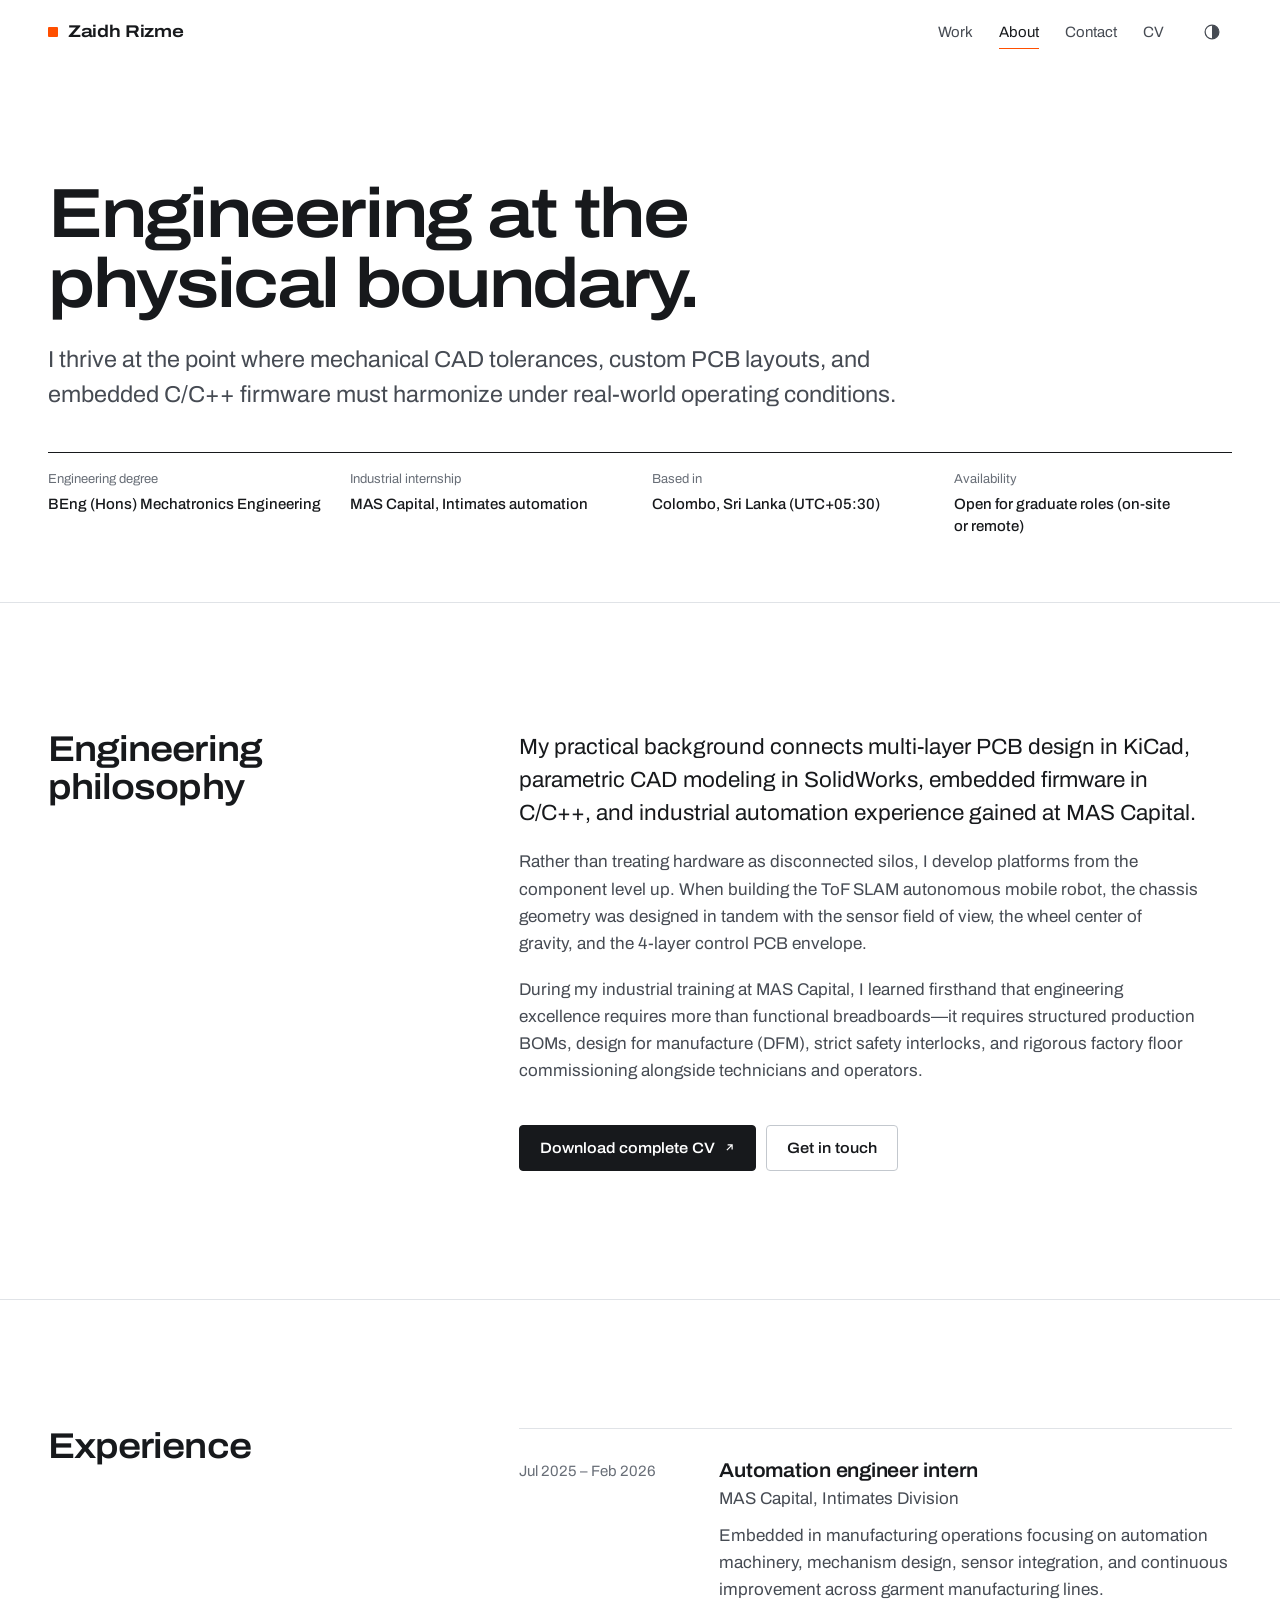
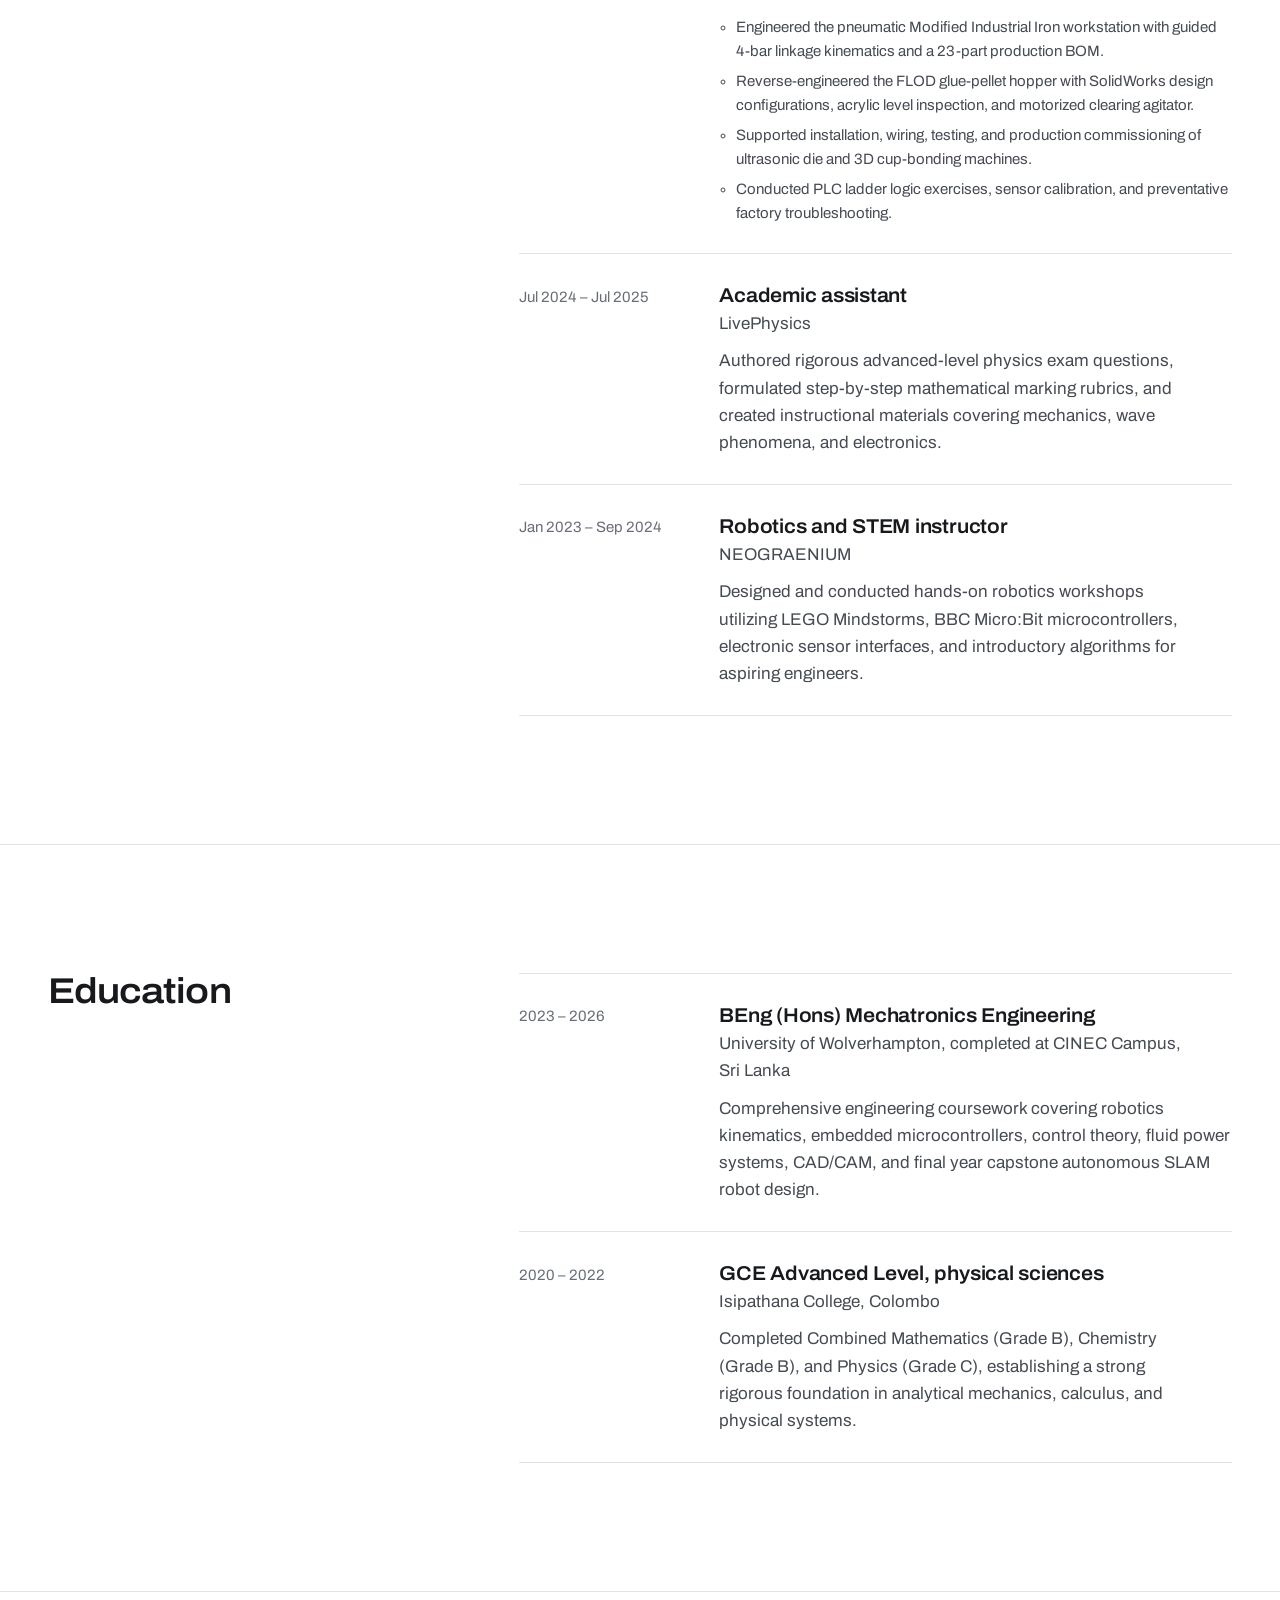
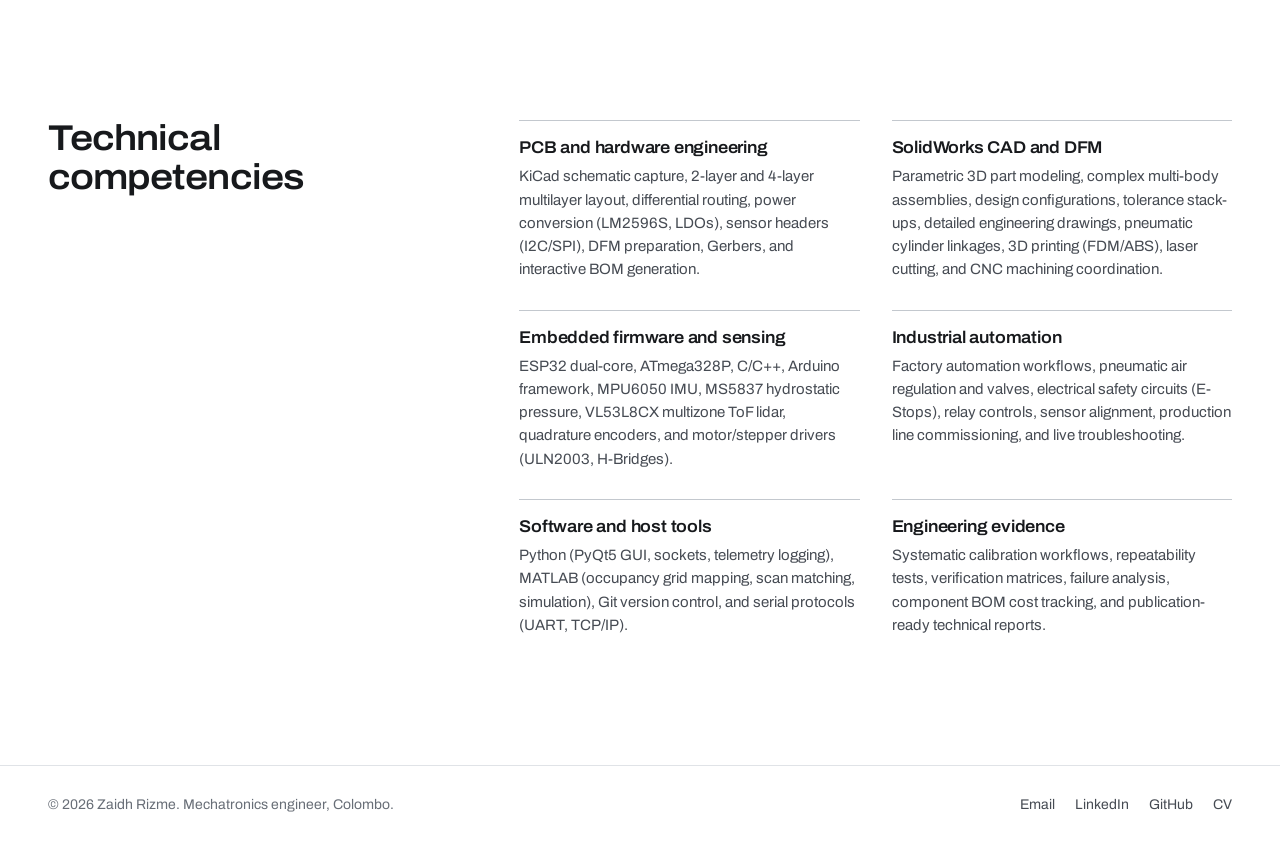
==== commit 46b9abd1: "Redesign portfolio with live SLAM-map hero and page-morph transitions Replace the editorial design w" ====
--- a/about.html
+++ b/about.html
@@ -3,218 +3,181 @@
 <head>
     <meta charset="utf-8">
     <meta name="viewport" content="width=device-width, initial-scale=1">
+    <title>About | Zaidh Rizme</title>
     <meta name="description" content="About Zaidh Rizme, a mechatronics and robotics engineering graduate in Colombo, Sri Lanka with experience across PCB design, SolidWorks CAD, embedded firmware, and industrial automation.">
-    <meta name="theme-color" content="#FAF9F5">
-    <title>About | Zaidh Rizme</title>
-    <link rel="icon" href="favicon.ico">
-    <link rel="stylesheet" href="css/styles.css?v=20261019-2">
-    <script src="js/main.js?v=20261019-2" defer></script>
+    <meta name="theme-color" content="#ffffff">
+    <meta property="og:type" content="website">
+    <meta property="og:title" content="About | Zaidh Rizme">
+    <meta property="og:description" content="A mechatronics and robotics engineering graduate in Colombo, Sri Lanka working across PCB design, SolidWorks CAD, embedded firmware and industrial automation.">
+    <meta property="og:url" content="https://zaidh-mech.github.io/about.html">
+    <meta property="og:image" content="https://zaidh-mech.github.io/images/projects/tof/robot-cad-main.webp">
+    <link rel="icon" href="favicon.ico" sizes="any">
+    <link rel="icon" type="image/png" sizes="32x32" href="favicon-32x32.png">
+    <link rel="apple-touch-icon" href="apple-touch-icon.png">
+    <link rel="manifest" href="site.webmanifest">
+    <link rel="preconnect" href="https://fonts.googleapis.com">
+    <link rel="preconnect" href="https://fonts.gstatic.com" crossorigin>
+    <link rel="stylesheet" href="https://fonts.googleapis.com/css2?family=Archivo:wdth,wght@62..125,100..900&amp;display=swap">
+    <link rel="stylesheet" href="css/styles.css?v=20261120">
+    <script>(function(d){d.classList.add('js');try{var t=localStorage.getItem('zr-theme');if(t==='dark'||t==='light')d.setAttribute('data-theme',t);}catch(e){}addEventListener('pagereveal',function(e){var v=e.viewTransition;if(v){v.ready.catch(function(){});v.updateCallbackDone.catch(function(){});}});})(document.documentElement);</script>
+    <script src="js/main.js?v=20261120" defer></script>
 </head>
-<body>
+<body class="page-about">
     <a class="skip-link" href="#main">Skip to content</a>
 
-    <!-- Mathematically Centered Claude Translucent Navigation -->
     <header class="site-header">
-        <div class="nav-shell">
-            <a class="brand" href="index.html" aria-label="Zaidh Rizme Homepage">
-                <span class="status-dot" title="Available for engineering opportunities"></span>
-                <div class="brand-info">
-                    <span class="brand-title">Zaidh Rizme</span>
-                    <span class="brand-tag">Mechatronics &amp; Robotics</span>
-                </div>
-            </a>
-            <nav class="main-nav" aria-label="Primary navigation">
-                <a href="index.html">Home</a>
-                <a href="work.html">Projects</a>
+        <div class="wrap header-inner">
+            <a class="wordmark" href="index.html">Zaidh Rizme</a>
+            <nav class="site-nav" aria-label="Primary">
+                <a href="work.html">Work</a>
                 <a href="about.html" aria-current="page">About</a>
                 <a href="contact.html">Contact</a>
+                <a href="Zaidh-Rizme-CV.pdf" target="_blank" rel="noopener">CV</a>
             </nav>
-            <div class="nav-actions">
-                <button type="button" class="theme-toggle-btn" aria-label="Toggle light and dark mode" title="Toggle theme (shortcut: t)">
-                    <svg class="icon-sun" viewBox="0 0 24 24"><circle cx="12" cy="12" r="5"></circle><line x1="12" y1="1" x2="12" y2="3"></line><line x1="12" y1="21" x2="12" y2="23"></line><line x1="4.22" y1="4.22" x2="5.64" y2="5.64"></line><line x1="18.36" y1="18.36" x2="19.78" y2="19.78"></line><line x1="1" y1="12" x2="3" y2="12"></line><line x1="21" y1="12" x2="23" y2="12"></line><line x1="4.22" y1="19.78" x2="5.64" y2="18.36"></line><line x1="18.36" y1="5.64" x2="19.78" y2="4.22"></line></svg>
-                    <svg class="icon-moon" viewBox="0 0 24 24"><path d="M21 12.79A9 9 0 1 1 11.21 3 7 7 0 0 0 21 12.79z"></path></svg>
+            <div class="header-tools">
+                <button class="theme-toggle" type="button" aria-label="Switch colour theme">
+                    <svg viewBox="0 0 24 24" aria-hidden="true"><circle cx="12" cy="12" r="8.25" fill="none" stroke="currentColor" stroke-width="1.5"/><path d="M12 3.75a8.25 8.25 0 0 1 0 16.5z" fill="currentColor"/></svg>
                 </button>
-                <a class="button small nav-cv" href="Zaidh-Rizme-CV.pdf" target="_blank" rel="noopener">CV <span class="arrow">&nearr;</span></a>
+                <button class="menu-toggle" type="button" aria-expanded="false" aria-controls="mobile-menu">Menu</button>
             </div>
         </div>
     </header>
 
     <main id="main">
-        <header class="page-hero shell">
-            <p class="eyebrow">Biographical Monograph &middot; Engineering Profile</p>
-            <h1>Engineering at the physical boundary.</h1>
-            <p>
-                I thrive at the point where mechanical CAD tolerances, custom PCB layouts, and embedded C/C++ firmware must harmonize under real-world operating conditions.
-            </p>
+        <header class="page-head wrap">
+            <h1 class="intro">Engineering at the physical boundary.</h1>
+            <p class="lede intro" style="--i:1">I thrive at the point where mechanical CAD tolerances, custom PCB layouts, and embedded C/C++ firmware must harmonize under real-world operating conditions.</p>
+            <dl class="facts intro" style="--i:2">
+                <div><dt>Engineering degree</dt><dd>BEng (Hons) Mechatronics Engineering</dd></div>
+                <div><dt>Industrial internship</dt><dd>MAS Capital, Intimates automation</dd></div>
+                <div><dt>Based in</dt><dd>Colombo, Sri Lanka (UTC+05:30)</dd></div>
+                <div><dt>Availability</dt><dd>Open for graduate roles (on-site or remote)</dd></div>
+            </dl>
         </header>
 
-        <!-- Monograph Quick Facts Bar -->
-        <section class="section" style="padding-top: 1rem; border-top: 0;">
-            <div class="shell">
-                <div class="about-summary-card">
-                    <div class="summary-stat">
-                        <span class="summary-stat-label">Engineering Degree</span>
-                        <span class="summary-stat-val">BEng (Hons) Mechatronics Engineering</span>
-                    </div>
-                    <div class="summary-stat">
-                        <span class="summary-stat-label">Industrial Internship</span>
-                        <span class="summary-stat-val">MAS Capital &middot; Intimates Automation</span>
-                    </div>
-                    <div class="summary-stat">
-                        <span class="summary-stat-label">Base Location</span>
-                        <span class="summary-stat-val">Colombo, Sri Lanka (UTC+05:30)</span>
-                    </div>
-                    <div class="summary-stat">
-                        <span class="summary-stat-label">Current Availability</span>
-                        <span class="summary-stat-val">Open for Graduate Roles (Onsite/Remote)</span>
+        <section class="section section--ruled" aria-labelledby="philosophy-title">
+            <div class="wrap split">
+                <div class="split-head"><h2 id="philosophy-title">Engineering philosophy</h2></div>
+                <div class="prose">
+                    <p class="lede">My practical background connects multi-layer PCB design in KiCad, parametric CAD modeling in SolidWorks, embedded firmware in C/C++, and industrial automation experience gained at MAS Capital.</p>
+                    <p>Rather than treating hardware as disconnected silos, I develop platforms from the component level up. When building the ToF SLAM autonomous mobile robot, the chassis geometry was designed in tandem with the sensor field of view, the wheel center of gravity, and the 4-layer control PCB envelope.</p>
+                    <p>During my industrial training at MAS Capital, I learned firsthand that engineering excellence requires more than functional breadboards&mdash;it requires structured production BOMs, design for manufacture (DFM), strict safety interlocks, and rigorous factory floor commissioning alongside technicians and operators.</p>
+                    <div class="actions">
+                        <a class="btn is-ext" href="Zaidh-Rizme-CV.pdf" target="_blank" rel="noopener">Download complete CV</a>
+                        <a class="btn btn--ghost" href="contact.html">Get in touch</a>
                     </div>
                 </div>
             </div>
         </section>
 
-        <!-- Narrative Profile Section -->
-        <section class="section">
-            <div class="shell about-grid">
-                <p class="section-label">Engineering Philosophy</p>
+        <section class="section section--ruled" aria-labelledby="experience-title">
+            <div class="wrap split">
+                <div class="split-head"><h2 id="experience-title">Experience</h2></div>
                 <div>
-                    <p class="about-lead dropcap">
-                        My practical background connects multi-layer PCB design in KiCad, parametric CAD modeling in SolidWorks, embedded firmware in C/C++, and industrial automation experience gained at MAS Capital.
-                    </p>
-                    <p style="margin-top: 1.5rem; color: var(--text-secondary); line-height: 1.7; font-size: 1.05rem;">
-                        Rather than treating hardware as disconnected silos, I develop platforms from the component level up. When building the ToF SLAM autonomous mobile robot, the chassis geometry was designed in tandem with the sensor field of view, the wheel center of gravity, and the 4-layer control PCB envelope.
-                    </p>
-                    <p style="color: var(--text-secondary); line-height: 1.7; font-size: 1.05rem;">
-                        During my industrial training at MAS Capital, I learned firsthand that engineering excellence requires more than functional breadboards—it requires structured production BOMs, design for manufacture (DFM), strict safety interlocks, and rigorous factory floor commissioning alongside technicians and operators.
-                    </p>
-                    <div class="hero-actions" style="margin-top: 2.25rem;">
-                        <a class="button" href="Zaidh-Rizme-CV.pdf" target="_blank" rel="noopener">Download Complete CV <span class="arrow">&nearr;</span></a>
-                        <a class="button secondary" href="contact.html">Get In Touch <span class="arrow">&rarr;</span></a>
-                    </div>
-                </div>
-            </div>
-        </section>
-
-        <!-- Career History Timeline -->
-        <section class="section">
-            <div class="shell about-grid">
-                <p class="section-label">Professional Experience</p>
-                <div>
-                    <div class="timeline">
-                        <article class="timeline-row reveal">
-                            <time>Jul 2025 &ndash; Feb 2026</time>
+                    <ol class="timeline">
+                        <li>
+                            <p class="when">Jul 2025 &ndash; Feb 2026</p>
                             <div>
-                                <h3 style="font-size: 1.25rem;">Automation Engineer Intern &middot; MAS Capital (Intimates Division)</h3>
-                                <p style="margin-top: 0.5rem; line-height: 1.65; color: var(--text-secondary);">
-                                    Embedded in manufacturing operations focusing on automation machinery, mechanism design, sensor integration, and continuous improvement across garment manufacturing lines.
-                                </p>
-                                <ul style="margin: 0.75rem 0 0; padding-left: 1.2rem; color: var(--text-secondary); line-height: 1.6; font-size: 0.95rem;">
+                                <h3>Automation engineer intern</h3>
+                                <p class="org">MAS Capital, Intimates Division</p>
+                                <p>Embedded in manufacturing operations focusing on automation machinery, mechanism design, sensor integration, and continuous improvement across garment manufacturing lines.</p>
+                                <ul>
                                     <li>Engineered the pneumatic Modified Industrial Iron workstation with guided 4-bar linkage kinematics and a 23-part production BOM.</li>
                                     <li>Reverse-engineered the FLOD glue-pellet hopper with SolidWorks design configurations, acrylic level inspection, and motorized clearing agitator.</li>
                                     <li>Supported installation, wiring, testing, and production commissioning of ultrasonic die and 3D cup-bonding machines.</li>
                                     <li>Conducted PLC ladder logic exercises, sensor calibration, and preventative factory troubleshooting.</li>
                                 </ul>
                             </div>
-                        </article>
-
-                        <article class="timeline-row reveal">
-                            <time>Jul 2024 &ndash; Jul 2025</time>
+                        </li>
+                        <li>
+                            <p class="when">Jul 2024 &ndash; Jul 2025</p>
                             <div>
-                                <h3 style="font-size: 1.25rem;">Academic Assistant &middot; LivePhysics</h3>
-                                <p style="margin-top: 0.5rem; line-height: 1.65; color: var(--text-secondary);">
-                                    Authored rigorous advanced-level physics exam questions, formulated step-by-step mathematical marking rubrics, and created instructional materials covering mechanics, wave phenomena, and electronics.
-                                </p>
+                                <h3>Academic assistant</h3>
+                                <p class="org">LivePhysics</p>
+                                <p>Authored rigorous advanced-level physics exam questions, formulated step-by-step mathematical marking rubrics, and created instructional materials covering mechanics, wave phenomena, and electronics.</p>
                             </div>
-                        </article>
-
-                        <article class="timeline-row reveal">
-                            <time>Jan 2023 &ndash; Sep 2024</time>
+                        </li>
+                        <li>
+                            <p class="when">Jan 2023 &ndash; Sep 2024</p>
                             <div>
-                                <h3 style="font-size: 1.25rem;">Robotics &amp; STEM Instructor &middot; NEOGRAENIUM</h3>
-                                <p style="margin-top: 0.5rem; line-height: 1.65; color: var(--text-secondary);">
-                                    Designed and conducted hands-on robotics workshops utilizing LEGO Mindstorms, BBC Micro:Bit microcontrollers, electronic sensor interfaces, and introductory algorithms for aspiring engineers.
-                                </p>
+                                <h3>Robotics and STEM instructor</h3>
+                                <p class="org">NEOGRAENIUM</p>
+                                <p>Designed and conducted hands-on robotics workshops utilizing LEGO Mindstorms, BBC Micro:Bit microcontrollers, electronic sensor interfaces, and introductory algorithms for aspiring engineers.</p>
                             </div>
-                        </article>
-                    </div>
+                        </li>
+                    </ol>
                 </div>
             </div>
         </section>
 
-        <!-- Education & Academics -->
-        <section class="section">
-            <div class="shell about-grid">
-                <p class="section-label">Academic Foundations</p>
+        <section class="section section--ruled" aria-labelledby="education-title">
+            <div class="wrap split">
+                <div class="split-head"><h2 id="education-title">Education</h2></div>
                 <div>
-                    <div class="timeline">
-                        <article class="timeline-row reveal">
-                            <time>2023 &ndash; 2026</time>
+                    <ol class="timeline">
+                        <li>
+                            <p class="when">2023 &ndash; 2026</p>
                             <div>
-                                <h3 style="font-size: 1.25rem;">BEng (Hons) Mechatronics Engineering</h3>
-                                <p style="margin-top: 0.5rem; line-height: 1.65; color: var(--text-secondary);">
-                                    University of Wolverhampton (completed at CINEC Campus, Sri Lanka). Comprehensive engineering coursework covering robotics kinematics, embedded microcontrollers, control theory, fluid power systems, CAD/CAM, and final year capstone autonomous SLAM robot design.
-                                </p>
+                                <h3>BEng (Hons) Mechatronics Engineering</h3>
+                                <p class="org">University of Wolverhampton, completed at CINEC Campus, Sri Lanka</p>
+                                <p>Comprehensive engineering coursework covering robotics kinematics, embedded microcontrollers, control theory, fluid power systems, CAD/CAM, and final year capstone autonomous SLAM robot design.</p>
                             </div>
-                        </article>
-
-                        <article class="timeline-row reveal">
-                            <time>2020 &ndash; 2022</time>
+                        </li>
+                        <li>
+                            <p class="when">2020 &ndash; 2022</p>
                             <div>
-                                <h3 style="font-size: 1.25rem;">GCE Advanced Level &middot; Physical Sciences</h3>
-                                <p style="margin-top: 0.5rem; line-height: 1.65; color: var(--text-secondary);">
-                                    Isipathana College, Colombo. Completed Combined Mathematics (Grade B), Chemistry (Grade B), and Physics (Grade C), establishing a strong rigorous foundation in analytical mechanics, calculus, and physical systems.
-                                </p>
+                                <h3>GCE Advanced Level, physical sciences</h3>
+                                <p class="org">Isipathana College, Colombo</p>
+                                <p>Completed Combined Mathematics (Grade B), Chemistry (Grade B), and Physics (Grade C), establishing a strong rigorous foundation in analytical mechanics, calculus, and physical systems.</p>
                             </div>
-                        </article>
-                    </div>
+                        </li>
+                    </ol>
                 </div>
             </div>
         </section>
 
-        <!-- Comprehensive Skills Matrix -->
-        <section class="section">
-            <div class="shell about-grid">
-                <p class="section-label">Technical Competencies</p>
-                <div>
-                    <div class="skills-list">
-                        <article class="skill-group reveal">
-                            <h3>PCB &amp; Hardware Engineering</h3>
-                            <p>KiCad schematic capture, 2-layer and 4-layer multilayer layout, differential routing, power conversion (LM2596S, LDOs), sensor headers (I2C/SPI), DFM preparation, Gerbers, and interactive BOM generation.</p>
-                        </article>
-
-                        <article class="skill-group reveal">
-                            <h3>SolidWorks CAD &amp; DFM</h3>
-                            <p>Parametric 3D part modeling, complex multi-body assemblies, design configurations, tolerance stack-ups, detailed engineering drawings, pneumatic cylinder linkages, 3D printing (FDM/ABS), laser cutting, and CNC machining coordination.</p>
-                        </article>
-
-                        <article class="skill-group reveal">
-                            <h3>Embedded Firmware &amp; Sensing</h3>
-                            <p>ESP32 dual-core, ATmega328P, C/C++, Arduino framework, MPU6050 IMU, MS5837 hydrostatic pressure, VL53L8CX multizone ToF lidar, quadrature encoders, and motor/stepper drivers (ULN2003, H-Bridges).</p>
-                        </article>
-
-                        <article class="skill-group reveal">
-                            <h3>Industrial Automation</h3>
-                            <p>Factory automation workflows, pneumatic air regulation and valves, electrical safety circuits (E-Stops), relay controls, sensor alignment, production line commissioning, and live troubleshooting.</p>
-                        </article>
-
-                        <article class="skill-group reveal">
-                            <h3>Software &amp; Host Tools</h3>
-                            <p>Python (PyQt5 GUI, sockets, telemetry logging), MATLAB (occupancy grid mapping, scan matching, simulation), Git version control, and serial protocols (UART, TCP/IP).</p>
-                        </article>
-
-                        <article class="skill-group reveal">
-                            <h3>Engineering Evidence</h3>
-                            <p>Systematic calibration workflows, repeatability tests, verification matrices, failure analysis, component BOM cost tracking, and publication-ready technical reports.</p>
-                        </article>
-                    </div>
+        <section class="section section--ruled" aria-labelledby="skills-title">
+            <div class="wrap split">
+                <div class="split-head"><h2 id="skills-title">Technical competencies</h2></div>
+                <div class="notes">
+                    <article>
+                        <h3>PCB and hardware engineering</h3>
+                        <p>KiCad schematic capture, 2-layer and 4-layer multilayer layout, differential routing, power conversion (LM2596S, LDOs), sensor headers (I2C/SPI), DFM preparation, Gerbers, and interactive BOM generation.</p>
+                    </article>
+                    <article>
+                        <h3>SolidWorks CAD and DFM</h3>
+                        <p>Parametric 3D part modeling, complex multi-body assemblies, design configurations, tolerance stack-ups, detailed engineering drawings, pneumatic cylinder linkages, 3D printing (FDM/ABS), laser cutting, and CNC machining coordination.</p>
+                    </article>
+                    <article>
+                        <h3>Embedded firmware and sensing</h3>
+                        <p>ESP32 dual-core, ATmega328P, C/C++, Arduino framework, MPU6050 IMU, MS5837 hydrostatic pressure, VL53L8CX multizone ToF lidar, quadrature encoders, and motor/stepper drivers (ULN2003, H-Bridges).</p>
+                    </article>
+                    <article>
+                        <h3>Industrial automation</h3>
+                        <p>Factory automation workflows, pneumatic air regulation and valves, electrical safety circuits (E-Stops), relay controls, sensor alignment, production line commissioning, and live troubleshooting.</p>
+                    </article>
+                    <article>
+                        <h3>Software and host tools</h3>
+                        <p>Python (PyQt5 GUI, sockets, telemetry logging), MATLAB (occupancy grid mapping, scan matching, simulation), Git version control, and serial protocols (UART, TCP/IP).</p>
+                    </article>
+                    <article>
+                        <h3>Engineering evidence</h3>
+                        <p>Systematic calibration workflows, repeatability tests, verification matrices, failure analysis, component BOM cost tracking, and publication-ready technical reports.</p>
+                    </article>
                 </div>
             </div>
         </section>
     </main>
 
     <footer class="site-footer">
-        <div class="shell footer-row">
-            <p>&copy; <span data-year>2026</span> Zaidh Rizme &middot; Colombo, Sri Lanka</p>
-            <p><a href="contact.html">Get in touch</a> &middot; <a href="Zaidh-Rizme-CV.pdf" target="_blank" rel="noopener">Download CV &nearr;</a></p>
+        <div class="wrap footer-inner">
+            <p>&copy; <span data-year>2026</span> Zaidh Rizme. Mechatronics engineer, Colombo.</p>
+            <ul class="footer-links">
+                <li><a href="mailto:rizme.zaidh@gmail.com">Email</a></li>
+                <li><a href="https://www.linkedin.com/in/zaidhriz/" target="_blank" rel="noopener">LinkedIn</a></li>
+                <li><a href="https://github.com/zaidh-mech" target="_blank" rel="noopener">GitHub</a></li>
+                <li><a href="Zaidh-Rizme-CV.pdf" target="_blank" rel="noopener">CV</a></li>
+            </ul>
         </div>
     </footer>
 </body>
--- a/css/styles.css
+++ b/css/styles.css
@@ -1,2111 +1,2129 @@
-@import url('https://fonts.googleapis.com/css2?family=JetBrains+Mono:wght@400;500;600&family=Newsreader:ital,opsz,wght@0,6..72,400..600;1,6..72,400..600&family=Plus+Jakarta+Sans:wght@400;500;600;700&display=swap');
-
 /* ==========================================================================
-   Claude Design System Tokens (Warm Editorial & Obsidian Dark)
+   Zaidh Rizme — portfolio design system (2026-11)
+   One family (Archivo, width axis), drafting-grid plates, one accent.
    ========================================================================== */
+
+/* ---------- Tokens ---------- */
 :root {
-    /* Palette - Claude Warm Light Mode */
-    --bg: #FAF9F5;
-    --bg-alt: #F4F0E8;
-    --bg-tint: #ECE7DD;
-    --surface: #FFFFFF;
-    --surface-elevated: #F8F6F0;
-    --surface-muted: #F2EFE9;
-
-    --text-primary: #1C1917;
-    --text-secondary: #57534E;
-    --text-tertiary: #857F76;
-
-    --border: #E6E1D6;
-    --border-subtle: #EFECE4;
-    --border-strong: #D5CEBF;
-
-    /* Claude Terracotta Accent & Tones */
-    --accent: #C96442;
-    --accent-hover: #B35232;
-    --accent-light: rgba(201, 100, 66, 0.08);
-    --accent-subtle: rgba(201, 100, 66, 0.14);
-    --accent-focus: rgba(201, 100, 66, 0.28);
-
-    /* Auxiliary Engineering Accents */
-    --accent-sage: #2D5A46;
-    --accent-sage-light: rgba(45, 90, 70, 0.1);
-    --accent-amber: #D97706;
-    --accent-blue: #2B5C7D;
-
-    /* Shadows */
-    --shadow-sm: 0 1px 3px rgba(28, 25, 23, 0.04), 0 1px 2px rgba(28, 25, 23, 0.02);
-    --shadow-md: 0 4px 14px rgba(28, 25, 23, 0.06), 0 1px 3px rgba(28, 25, 23, 0.03);
-    --shadow-lg: 0 16px 36px rgba(28, 25, 23, 0.08), 0 4px 12px rgba(28, 25, 23, 0.04);
-    --shadow-float: 0 20px 48px -10px rgba(28, 25, 23, 0.14);
-
-    /* Typography */
-    --font-serif: 'Newsreader', Georgia, Cambria, 'Times New Roman', serif;
-    --font-sans: 'Plus Jakarta Sans', system-ui, -apple-system, BlinkMacSystemFont, 'Segoe UI', Roboto, sans-serif;
-    --font-mono: 'JetBrains Mono', 'IBM Plex Mono', Menlo, Consolas, monospace;
-
-    /* Layout */
-    --max: 1240px;
-    --gutter: clamp(1.25rem, 4vw, 3rem);
-    --radius-sm: 6px;
-    --radius-md: 10px;
-    --radius-lg: 16px;
-    --radius-pill: 9999px;
-
-    /* Transitions */
-    --ease: cubic-bezier(0.16, 1, 0.3, 1);
-    --transition-fast: 0.18s var(--ease);
-    --transition-normal: 0.28s var(--ease);
-    --transition-slow: 0.5s var(--ease);
-
-    --header-height: 4rem;
-}
-
-[data-theme="dark"] {
-    /* Palette - Claude Obsidian Dark Mode */
-    --bg: #141413;
-    --bg-alt: #1A1918;
-    --bg-tint: #23211E;
-    --surface: #1E1D1B;
-    --surface-elevated: #262421;
-    --surface-muted: #201E1C;
-
-    --text-primary: #F4F0EA;
-    --text-secondary: #A8A29E;
-    --text-tertiary: #78716C;
-
-    --border: #2E2B26;
-    --border-subtle: #24221E;
-    --border-strong: #3D3933;
-
-    --accent: #E07A5F;
-    --accent-hover: #EB8D74;
-    --accent-light: rgba(224, 122, 95, 0.12);
-    --accent-subtle: rgba(224, 122, 95, 0.2);
-    --accent-focus: rgba(224, 122, 95, 0.4);
-
-    --accent-sage: #4E876E;
-    --accent-sage-light: rgba(78, 135, 110, 0.15);
-    --accent-amber: #F59E0B;
-    --accent-blue: #4B85AB;
-
-    --shadow-sm: 0 1px 3px rgba(0, 0, 0, 0.25);
-    --shadow-md: 0 4px 16px rgba(0, 0, 0, 0.35);
-    --shadow-lg: 0 16px 36px rgba(0, 0, 0, 0.5);
-    --shadow-float: 0 20px 48px -10px rgba(0, 0, 0, 0.65);
-}
-
-/* ==========================================================================
-   CSS Reset & Base Elements
-   ========================================================================== */
-*, *::before, *::after {
+    color-scheme: light;
+    --paper: #ffffff;
+    --paper-2: #f3f4f6;
+    --plate: #eceef1;
+    --grid: rgba(23, 25, 28, 0.07);
+    --ink: #17191c;
+    --ink-2: #464b53;
+    --ink-3: #686e77;
+    --rule: #e0e3e7;
+    --rule-strong: #c3c8ce;
+    --accent: #ff4f00;
+    --accent-ink: #c23b00;
+    --on-accent: #17191c;
+    --map-bg: #f3f4f6;
+    --map-free: #ffffff;
+    --map-occ: #17191c;
+    --map-grid: rgba(23, 25, 28, 0.08);
+    --img-filter: none;
+    --scrim: rgba(255, 255, 255, 0.94);
+
+    --font: "Archivo", ui-sans-serif, system-ui, -apple-system, "Segoe UI", Roboto, "Helvetica Neue", Arial, sans-serif;
+    --wrap: 1320px;
+    --gutter: clamp(16px, 4vw, 48px);
+    --section: clamp(72px, 10vw, 136px);
+    --header-h: 64px;
+    --radius: 3px;
+    --ease-out: cubic-bezier(0.16, 1, 0.3, 1);
+    --ease-in-out: cubic-bezier(0.65, 0, 0.35, 1);
+}
+
+:root[data-theme="dark"] {
+    color-scheme: dark;
+    --paper: #14171b;
+    --paper-2: #1c2026;
+    --plate: #dde0e4;
+    --grid: rgba(23, 25, 28, 0.08);
+    --ink: #eceef0;
+    --ink-2: #b7bdc5;
+    --ink-3: #9198a2;
+    --rule: #272c33;
+    --rule-strong: #3b424b;
+    --accent: #ff6424;
+    --accent-ink: #ff8a55;
+    --on-accent: #14171b;
+    --map-bg: #1a1e23;
+    --map-free: #252a31;
+    --map-occ: #eceef0;
+    --map-grid: rgba(255, 255, 255, 0.06);
+    --img-filter: brightness(0.94);
+    --scrim: rgba(20, 23, 27, 0.95);
+}
+
+@media (prefers-color-scheme: dark) {
+    :root:not([data-theme="light"]) {
+        color-scheme: dark;
+        --paper: #14171b;
+        --paper-2: #1c2026;
+        --plate: #dde0e4;
+        --grid: rgba(23, 25, 28, 0.08);
+        --ink: #eceef0;
+        --ink-2: #b7bdc5;
+        --ink-3: #9198a2;
+        --rule: #272c33;
+        --rule-strong: #3b424b;
+        --accent: #ff6424;
+        --accent-ink: #ff8a55;
+        --on-accent: #14171b;
+        --map-bg: #1a1e23;
+        --map-free: #252a31;
+        --map-occ: #eceef0;
+        --map-grid: rgba(255, 255, 255, 0.06);
+        --img-filter: brightness(0.94);
+        --scrim: rgba(20, 23, 27, 0.95);
+    }
+}
+
+/* ---------- Base ---------- */
+*,
+*::before,
+*::after {
     box-sizing: border-box;
 }
 
 html {
-    scroll-behavior: smooth;
-    scroll-snap-type: y proximity;
-    color-scheme: light dark;
+    -webkit-text-size-adjust: 100%;
+    text-size-adjust: 100%;
+    scroll-padding-top: calc(var(--header-h) + 16px);
+    background: var(--paper);
+}
+
+html.menu-open,
+html.lightbox-open {
+    overflow: hidden;
 }
 
 body {
     margin: 0;
-    background: var(--bg);
-    color: var(--text-primary);
-    font-family: var(--font-sans);
-    font-size: 16px;
+    min-height: 100vh;
+    display: flex;
+    flex-direction: column;
+    background: var(--paper);
+    color: var(--ink);
+    font-family: var(--font);
+    font-size: 1.0625rem;
     line-height: 1.6;
+    font-kerning: normal;
     -webkit-font-smoothing: antialiased;
     -moz-osx-font-smoothing: grayscale;
-    transition: background-color var(--transition-normal), color var(--transition-normal);
+    text-rendering: optimizeLegibility;
+}
+
+main {
+    flex: 1 0 auto;
+}
+
+img,
+svg,
+video,
+canvas,
+iframe {
+    display: block;
+    max-width: 100%;
+}
+
+img {
+    height: auto;
+}
+
+h1,
+h2,
+h3,
+h4,
+p,
+ul,
+ol,
+dl,
+dd,
+figure,
+blockquote {
+    margin: 0;
+}
+
+ul[class],
+ol[class] {
+    list-style: none;
+    padding: 0;
 }
 
 a {
     color: inherit;
-    text-decoration: none;
-}
-
-img {
-    display: block;
-    max-width: 100%;
-    height: auto;
-}
-
-p {
-    text-wrap: pretty;
+    text-decoration-thickness: 1px;
+    text-underline-offset: 0.2em;
+}
+
+button {
+    font: inherit;
+    color: inherit;
 }
 
 ::selection {
-    background: var(--accent-subtle);
-    color: var(--text-primary);
+    background: var(--accent);
+    color: var(--on-accent);
 }
 
 :focus-visible {
     outline: 2px solid var(--accent);
     outline-offset: 3px;
-}
-
-/* Drop Cap for Editorial Journal Case Studies */
-.dropcap::first-letter {
-    font-family: var(--font-serif);
-    float: left;
-    font-size: 3.8rem;
-    line-height: 0.85;
-    padding-top: 4px;
-    padding-right: 12px;
-    padding-bottom: 2px;
-    color: var(--accent);
+    border-radius: 2px;
+}
+
+.visually-hidden {
+    position: absolute !important;
+    width: 1px;
+    height: 1px;
+    padding: 0;
+    margin: -1px;
+    overflow: hidden;
+    clip: rect(0 0 0 0);
+    white-space: nowrap;
+    border: 0;
+}
+
+/* ---------- Type ---------- */
+h1,
+h2,
+h3,
+.display {
+    font-weight: 600;
+    font-stretch: 112%;
+    letter-spacing: -0.02em;
+    line-height: 1.08;
+    text-wrap: balance;
+}
+
+h1 {
+    font-size: clamp(2.5rem, 1.55rem + 3.5vw, 4.75rem);
+    font-stretch: 116%;
+    letter-spacing: -0.034em;
+    line-height: 1;
+}
+
+h2 {
+    font-size: clamp(1.625rem, 1.2rem + 1.3vw, 2.375rem);
+    letter-spacing: -0.026em;
+}
+
+h3 {
+    font-size: 1.1875rem;
+    font-stretch: 106%;
+    letter-spacing: -0.012em;
+    line-height: 1.3;
+}
+
+p,
+li,
+dd {
+    text-wrap: pretty;
+}
+
+.lede {
+    font-size: clamp(1.1875rem, 1.05rem + 0.5vw, 1.4375rem);
+    line-height: 1.5;
+    color: var(--ink-2);
+    max-width: 40em;
+    font-stretch: 102%;
+}
+
+.muted {
+    color: var(--ink-2);
+}
+
+.small {
+    font-size: 0.875rem;
+}
+
+/* ---------- Layout ---------- */
+.wrap {
+    width: 100%;
+    max-width: calc(var(--wrap) + 2 * var(--gutter));
+    margin-inline: auto;
+    padding-inline: var(--gutter);
+}
+
+.section {
+    padding-block: var(--section);
+}
+
+.section--ruled {
+    border-top: 1px solid var(--rule);
+}
+
+.section--tight-top {
+    padding-top: 0;
+}
+
+.section-head {
+    display: flex;
+    flex-wrap: wrap;
+    align-items: end;
+    justify-content: space-between;
+    gap: 16px 32px;
+    margin-bottom: clamp(32px, 5vw, 64px);
+}
+
+.section-head p {
+    max-width: 38em;
+    color: var(--ink-2);
+}
+
+.split,
+.section-intro {
+    display: grid;
+    grid-template-columns: minmax(0, 4fr) minmax(0, 7fr);
+    gap: 20px clamp(24px, 5vw, 96px);
+    align-items: start;
+}
+
+/* The grid item (not the h2) is sticky: its grid area spans the full prose height. */
+.split-head {
+    position: sticky;
+    top: calc(var(--header-h) + 28px);
+}
+
+.section-intro {
+    margin-bottom: clamp(32px, 5vw, 56px);
+}
+
+.section-intro p {
+    color: var(--ink-2);
+    max-width: 60ch;
+    padding-top: 0.4em;
+}
+
+@media (max-width: 860px) {
+    .split,
+    .section-intro {
+        grid-template-columns: minmax(0, 1fr);
+    }
+
+    .split-head {
+        position: static;
+    }
+
+    .section-intro p {
+        padding-top: 0;
+    }
+}
+
+/* ---------- Skip link ---------- */
+.skip-link {
+    position: absolute;
+    left: 12px;
+    top: -100px;
+    z-index: 100;
+    padding: 10px 14px;
+    border-radius: 4px;
+    background: var(--ink);
+    color: var(--paper);
+    text-decoration: none;
     font-weight: 500;
 }
 
-/* ==========================================================================
-   Utility & Layout
-   ========================================================================== */
-.shell {
-    width: min(calc(100% - (2 * var(--gutter))), var(--max));
-    margin-inline: auto;
-}
-
-.skip-link {
-    position: fixed;
-    z-index: 1000;
-    top: -5rem;
-    left: 1.5rem;
-    padding: 0.75rem 1.25rem;
-    background: var(--text-primary);
-    color: var(--bg);
-    font-family: var(--font-mono);
-    font-size: 0.82rem;
-    border-radius: var(--radius-sm);
-    box-shadow: var(--shadow-lg);
-    transition: top 0.2s ease;
-}
-
 .skip-link:focus {
-    top: 1.5rem;
-}
-
-/* ==========================================================================
-   Header Navigation (Mathematically Dead-Centered Capsule)
-   ========================================================================== */
+    top: 12px;
+}
+
+/* ---------- Header ---------- */
 .site-header {
-    position: fixed;
-    z-index: 100;
-    top: 1.15rem;
-    left: 0;
-    right: 0;
-    width: 100%;
-    display: flex;
-    justify-content: center;
-    align-items: center;
-    pointer-events: none;
-    transition: transform var(--transition-normal);
-}
-
-.nav-shell {
-    width: min(calc(100% - 2rem), 1040px);
-    min-height: 3.6rem;
-    display: grid;
-    grid-template-columns: 1fr auto 1fr;
-    align-items: center;
-    padding: 0.35rem 0.6rem 0.35rem 1.25rem;
-    margin: 0 auto;
-    border: 1px solid var(--border);
-    border-radius: var(--radius-pill);
-    background: color-mix(in srgb, var(--surface) 86%, transparent);
-    backdrop-filter: blur(20px) saturate(180%);
-    -webkit-backdrop-filter: blur(20px) saturate(180%);
-    box-shadow: var(--shadow-md);
-    pointer-events: auto;
-    transition: transform var(--transition-normal), box-shadow var(--transition-normal), border-color var(--transition-normal), background var(--transition-normal);
-}
-
-.site-header.is-scrolled .nav-shell {
-    transform: translateY(-0.25rem);
-    background: color-mix(in srgb, var(--surface) 95%, transparent);
-    box-shadow: var(--shadow-float);
-    border-color: var(--border-strong);
-}
-
-.site-header + main {
-    padding-top: 5.75rem;
-}
-
-.home-page .site-header + main {
-    padding-top: 0;
-}
-
-.brand {
-    justify-self: start;
+    position: sticky;
+    top: 0;
+    z-index: 50;
+    view-transition-name: site-header;
+    background: color-mix(in srgb, var(--paper) 86%, transparent);
+    -webkit-backdrop-filter: saturate(1.4) blur(14px);
+    backdrop-filter: saturate(1.4) blur(14px);
+    border-bottom: 1px solid transparent;
+    transition: border-color 0.3s ease, background-color 0.3s ease;
+}
+
+.site-header.is-scrolled {
+    border-bottom-color: var(--rule);
+}
+
+.header-inner {
+    height: var(--header-h);
     display: flex;
     align-items: center;
-    gap: 0.75rem;
-    font-weight: 600;
-    font-size: 0.96rem;
-    letter-spacing: -0.01em;
-    color: var(--text-primary);
-}
-
-.brand-info {
+    gap: 16px;
+}
+
+.wordmark {
+    display: inline-flex;
+    align-items: center;
+    gap: 10px;
+    margin-right: auto;
+    font-size: 1.0625rem;
+    font-weight: 650;
+    font-stretch: 118%;
+    letter-spacing: -0.02em;
+    text-decoration: none;
+    white-space: nowrap;
+}
+
+.wordmark::before {
+    content: "";
+    width: 10px;
+    height: 10px;
+    border-radius: 1px;
+    background: var(--accent);
+    transition: transform 0.6s var(--ease-out);
+}
+
+.wordmark:hover::before {
+    transform: rotate(90deg) scale(1.15);
+}
+
+.site-nav {
+    display: flex;
+    align-items: center;
+    gap: 2px;
+}
+
+.site-nav a {
+    position: relative;
+    padding: 8px 12px;
+    border-radius: 4px;
+    color: var(--ink-2);
+    font-size: 0.9375rem;
+    text-decoration: none;
+    transition: color 0.2s ease;
+}
+
+.site-nav a::after {
+    content: "";
+    position: absolute;
+    left: 12px;
+    right: 12px;
+    bottom: 3px;
+    height: 1.5px;
+    background: currentColor;
+    transform: scaleX(0);
+    transform-origin: right center;
+    transition: transform 0.4s var(--ease-out);
+}
+
+.site-nav a:hover,
+.site-nav a[aria-current] {
+    color: var(--ink);
+}
+
+.site-nav a:hover::after {
+    transform: scaleX(1);
+    transform-origin: left center;
+}
+
+.site-nav a[aria-current]::after {
+    transform: scaleX(1);
+    background: var(--accent);
+}
+
+.header-tools {
+    display: flex;
+    align-items: center;
+    gap: 4px;
+}
+
+.theme-toggle {
+    display: grid;
+    place-items: center;
+    width: 40px;
+    height: 40px;
+    padding: 0;
+    border: 0;
+    border-radius: 4px;
+    background: none;
+    color: var(--ink-2);
+    cursor: pointer;
+    transition: color 0.2s ease, background-color 0.2s ease;
+}
+
+.theme-toggle:hover {
+    color: var(--ink);
+    background: var(--paper-2);
+}
+
+.theme-toggle svg {
+    width: 20px;
+    height: 20px;
+    transition: transform 0.7s var(--ease-out);
+}
+
+:root[data-theme="dark"] .theme-toggle svg {
+    transform: rotate(180deg);
+}
+
+@media (prefers-color-scheme: dark) {
+    :root:not([data-theme="light"]) .theme-toggle svg {
+        transform: rotate(180deg);
+    }
+}
+
+.menu-toggle {
+    display: none;
+    align-items: center;
+    height: 40px;
+    padding: 0 14px;
+    border: 1px solid var(--rule-strong);
+    border-radius: 4px;
+    background: none;
+    font-size: 0.9375rem;
+    font-weight: 500;
+    cursor: pointer;
+}
+
+@media (max-width: 720px) {
+    .js .site-nav {
+        display: none;
+    }
+
+    .js .menu-toggle {
+        display: inline-flex;
+    }
+
+    html:not(.js) .header-inner {
+        flex-wrap: wrap;
+        height: auto;
+        padding-block: 10px;
+    }
+
+    html:not(.js) .site-nav {
+        order: 3;
+        width: 100%;
+        margin-left: -12px;
+    }
+}
+
+/* Mobile menu (built by JS, lives outside the header) */
+.mobile-menu {
+    position: fixed;
+    inset: 0;
+    z-index: 45;
     display: flex;
     flex-direction: column;
-}
-
-.brand-title {
+    justify-content: space-between;
+    padding: calc(var(--header-h) + 32px) var(--gutter) 32px;
+    overflow-y: auto;
+    overscroll-behavior: contain;
+    background: var(--paper);
+    visibility: hidden;
+    opacity: 0;
+    transition: opacity 0.35s var(--ease-out), visibility 0s linear 0.35s;
+}
+
+.mobile-menu.is-open {
+    visibility: visible;
+    opacity: 1;
+    transition: opacity 0.35s var(--ease-out);
+}
+
+.mobile-menu nav a {
+    display: block;
+    padding-block: 4px;
+    font-size: clamp(2.25rem, 11vw, 3.5rem);
     font-weight: 600;
-    line-height: 1.15;
-}
-
-.brand-tag {
-    font-family: var(--font-mono);
-    font-size: 0.65rem;
-    text-transform: uppercase;
-    letter-spacing: 0.05em;
-    color: var(--text-tertiary);
-}
-
-.status-dot {
-    display: inline-block;
-    width: 7px;
-    height: 7px;
-    border-radius: 50%;
-    background: #10B981;
-    box-shadow: 0 0 0 0 rgba(16, 185, 129, 0.7);
-    animation: pulse-dot 2.4s infinite cubic-bezier(0.4, 0, 0.6, 1);
-}
-
-@keyframes pulse-dot {
-    0% { transform: scale(0.95); box-shadow: 0 0 0 0 rgba(16, 185, 129, 0.7); }
-    70% { transform: scale(1); box-shadow: 0 0 0 6px rgba(16, 185, 129, 0); }
-    100% { transform: scale(0.95); box-shadow: 0 0 0 0 rgba(16, 185, 129, 0); }
-}
-
-.main-nav {
-    justify-self: center;
-    display: flex;
-    align-items: center;
-    justify-content: center;
-    gap: 0.35rem;
-}
-
-.main-nav a {
+    font-stretch: 116%;
+    letter-spacing: -0.035em;
+    line-height: 1.12;
+    text-decoration: none;
+    opacity: 0;
+    transform: translateY(28px);
+    transition: transform 0.7s var(--ease-out), opacity 0.7s var(--ease-out);
+    transition-delay: calc(var(--i, 0) * 55ms + 60ms);
+}
+
+.mobile-menu.is-open nav a {
+    opacity: 1;
+    transform: none;
+}
+
+.mobile-menu nav a[aria-current] {
+    color: var(--accent-ink);
+}
+
+.mobile-menu-foot {
+    color: var(--ink-3);
+    font-size: 0.9375rem;
+}
+
+.mobile-menu-foot a {
+    color: var(--ink);
+}
+
+/* ---------- Buttons & links ---------- */
+.btn {
+    --btn-bg: var(--ink);
+    --btn-fg: var(--paper);
+    --btn-border: var(--ink);
     position: relative;
-    padding: 0.45rem 0.85rem;
-    border-radius: var(--radius-pill);
-    font-size: 0.875rem;
-    font-weight: 500;
-    color: var(--text-secondary);
-    transition: color var(--transition-fast), background-color var(--transition-fast);
-}
-
-.main-nav a:hover {
-    color: var(--text-primary);
-    background-color: var(--accent-light);
-}
-
-.main-nav a[aria-current="page"] {
-    color: var(--accent);
-    font-weight: 600;
-    background-color: var(--accent-light);
-}
-
-.nav-actions {
-    justify-self: end;
-    display: flex;
-    align-items: center;
-    gap: 0.6rem;
-}
-
-/* Theme Toggle Button */
-.theme-toggle-btn {
-    width: 2.35rem;
-    height: 2.35rem;
+    isolation: isolate;
+    overflow: hidden;
     display: inline-flex;
     align-items: center;
     justify-content: center;
-    border: 1px solid var(--border);
-    border-radius: var(--radius-pill);
-    background: var(--surface);
-    color: var(--text-secondary);
+    gap: 10px;
+    min-height: 46px;
+    padding: 0 20px;
+    border: 1px solid var(--btn-border);
+    border-radius: 4px;
+    background: var(--btn-bg);
+    color: var(--btn-fg);
+    font-size: 0.9375rem;
+    font-weight: 560;
+    font-stretch: 108%;
+    line-height: 1.2;
+    text-decoration: none;
+    white-space: nowrap;
     cursor: pointer;
-    transition: background var(--transition-fast), color var(--transition-fast), border-color var(--transition-fast), transform var(--transition-fast);
-}
-
-.theme-toggle-btn:hover {
-    color: var(--accent);
+    transition: color 0.35s var(--ease-out), border-color 0.35s var(--ease-out), transform 0.15s ease;
+}
+
+.btn::before {
+    content: "";
+    position: absolute;
+    inset: -1px;
+    z-index: -1;
+    background: var(--accent);
+    transform: translateY(101%);
+    transition: transform 0.5s var(--ease-out);
+}
+
+.btn:hover {
+    color: var(--on-accent);
     border-color: var(--accent);
-    transform: rotate(15deg);
-}
-
-.theme-toggle-btn svg {
-    width: 1.05rem;
-    height: 1.05rem;
-    fill: none;
-    stroke: currentColor;
-    stroke-width: 2;
-    stroke-linecap: round;
-    stroke-linejoin: round;
-}
-
-.icon-moon { display: none; }
-[data-theme="dark"] .icon-sun { display: none; }
-[data-theme="dark"] .icon-moon { display: block; }
-
-/* Buttons */
-.button {
-    min-height: 2.5rem;
-    display: inline-flex;
-    align-items: center;
-    justify-content: center;
-    gap: 0.6rem;
-    padding: 0.55rem 1.15rem;
-    border: 1px solid var(--accent);
-    border-radius: var(--radius-pill);
-    background: var(--accent);
-    color: #FFFFFF !important;
-    font-family: var(--font-sans);
-    font-size: 0.85rem;
-    font-weight: 600;
-    letter-spacing: -0.01em;
-    cursor: pointer;
-    box-shadow: 0 2px 8px rgba(201, 100, 66, 0.22);
-    transition: transform var(--transition-fast), box-shadow var(--transition-fast), background var(--transition-fast), border-color var(--transition-fast);
-}
-
-.button:hover {
-    background: var(--accent-hover);
-    border-color: var(--accent-hover);
-    transform: translateY(-2px);
-    box-shadow: 0 6px 16px rgba(201, 100, 66, 0.32);
-}
-
-.button:active { transform: translateY(0); }
-
-.button.secondary {
-    background: var(--surface);
-    border-color: var(--border);
-    color: var(--text-primary) !important;
-    box-shadow: var(--shadow-sm);
-}
-
-.button.secondary:hover {
-    background: var(--surface-elevated);
-    border-color: var(--border-strong);
-    color: var(--accent) !important;
-    box-shadow: var(--shadow-md);
-}
-
-.button.small {
-    min-height: 2.25rem;
-    padding: 0.35rem 0.85rem;
-    font-size: 0.8rem;
-}
-
-.button .arrow {
+}
+
+.btn:hover::before {
+    transform: none;
+}
+
+.btn:active {
+    transform: translateY(1px);
+}
+
+.btn--ghost {
+    --btn-bg: transparent;
+    --btn-fg: var(--ink);
+    --btn-border: var(--rule-strong);
+}
+
+.btn--small {
+    min-height: 38px;
+    padding: 0 14px;
+    font-size: 0.875rem;
+}
+
+.is-ext::after {
+    content: "";
     display: inline-block;
-    transition: transform var(--transition-fast);
-}
-
-.button:hover .arrow { transform: translateX(3px); }
-
-/* ==========================================================================
-   Typography & Editorial Labels
-   ========================================================================== */
-.eyebrow,
-.kicker,
-.project-type,
-.meta dt,
-.caption,
-.section-label,
-.card-index {
-    font-family: var(--font-mono);
-    font-size: 0.72rem;
-    font-weight: 500;
-    line-height: 1.4;
-    text-transform: uppercase;
-    letter-spacing: 0.08em;
-}
-
-.eyebrow,
-.kicker,
-.section-label { color: var(--accent); }
-
-.badge {
-    display: inline-flex;
-    align-items: center;
-    gap: 0.45rem;
-    padding: 0.3rem 0.75rem;
-    border-radius: var(--radius-pill);
-    background: var(--accent-light);
-    border: 1px solid var(--accent-subtle);
-    color: var(--accent);
-    font-family: var(--font-mono);
-    font-size: 0.72rem;
-    font-weight: 500;
-    letter-spacing: 0.04em;
-}
-
-/* ==========================================================================
-   Homepage Hero (Claude Editorial Style)
-   ========================================================================== */
-.home-hero {
-    position: relative;
-    min-height: 100svh;
-    display: flex;
-    flex-direction: column;
-    justify-content: center;
-    padding: 8rem 0 4rem;
-    overflow: hidden;
-    scroll-snap-align: start;
-    border-bottom: 1px solid var(--border);
-}
-
-.home-hero::before {
-    content: '';
-    position: absolute;
-    inset: 0;
-    background: 
-        radial-gradient(circle at 15% 20%, var(--accent-light) 0%, transparent 45%),
-        radial-gradient(circle at 85% 75%, var(--accent-sage-light) 0%, transparent 50%);
-    pointer-events: none;
-    z-index: 0;
-}
-
-.home-hero-inner {
-    position: relative;
-    z-index: 1;
-    display: grid;
-    gap: 2.25rem;
-}
-
-.hero-status-pill { justify-self: start; }
-
-.home-hero h1 {
-    margin: 0;
-    font-family: var(--font-serif);
-    font-size: clamp(3.2rem, 7.8vw, 6.8rem);
-    font-weight: 500;
-    line-height: 1.02;
-    letter-spacing: -0.025em;
-    color: var(--text-primary);
-}
-
-.home-hero h1 span { display: block; }
-.home-hero h1 em { font-style: italic; color: var(--accent); font-weight: 400; }
-
-.hero-copy {
-    max-width: 780px;
-    margin: 0;
-    color: var(--text-secondary);
-    font-size: clamp(1.12rem, 2.2vw, 1.35rem);
-    line-height: 1.6;
-}
-
-.hero-metrics {
-    display: grid;
-    grid-template-columns: repeat(4, 1fr);
-    gap: 1.5rem;
-    padding-top: 2rem;
-    border-top: 1px solid var(--border);
-    margin-top: 1rem;
-}
-
-.metric-item {
-    display: flex;
-    flex-direction: column;
-    gap: 0.35rem;
-}
-
-.metric-number {
-    font-family: var(--font-serif);
-    font-size: clamp(1.8rem, 3.5vw, 2.6rem);
-    font-weight: 600;
-    line-height: 1;
-    color: var(--text-primary);
-}
-
-.metric-number span { color: var(--accent); }
-
-.metric-label {
-    font-family: var(--font-mono);
-    font-size: 0.72rem;
-    text-transform: uppercase;
-    letter-spacing: 0.05em;
-    color: var(--text-tertiary);
-}
-
-.hero-actions {
+    flex: none;
+    width: 0.62em;
+    height: 0.62em;
+    margin-left: 0.35em;
+    background: currentColor;
+    -webkit-mask: url("data:image/svg+xml,%3Csvg xmlns='http://www.w3.org/2000/svg' viewBox='0 0 12 12'%3E%3Cpath d='M2.5 9.5 9.5 2.5M3.5 2.5h6v6' fill='none' stroke='%23000' stroke-width='1.6'/%3E%3C/svg%3E") center / contain no-repeat;
+    mask: url("data:image/svg+xml,%3Csvg xmlns='http://www.w3.org/2000/svg' viewBox='0 0 12 12'%3E%3Cpath d='M2.5 9.5 9.5 2.5M3.5 2.5h6v6' fill='none' stroke='%23000' stroke-width='1.6'/%3E%3C/svg%3E") center / contain no-repeat;
+    transition: transform 0.35s var(--ease-out);
+}
+
+.btn.is-ext::after {
+    margin-left: 0;
+}
+
+.is-ext:hover::after {
+    transform: translate(2px, -2px);
+}
+
+.actions {
     display: flex;
     flex-wrap: wrap;
     align-items: center;
-    gap: 1rem;
-    margin-top: 0.5rem;
-}
-
-/* ==========================================================================
-   Interactive System Architecture Explorer (Claude "Artifact")
-   ========================================================================== */
-.system-explorer-section {
-    padding: clamp(5rem, 8vw, 7.5rem) 0;
-    border-bottom: 1px solid var(--border);
-    background: var(--bg-alt);
-    scroll-snap-align: start;
-}
-
-.artifact-card {
-    border: 1px solid var(--border);
-    border-radius: var(--radius-lg);
-    background: var(--surface);
+    gap: 10px;
+    margin-top: 28px;
+}
+
+.text-link {
+    color: var(--ink);
+    font-weight: 500;
+    text-decoration: underline;
+    text-decoration-color: var(--rule-strong);
+    text-decoration-thickness: 1.5px;
+    text-underline-offset: 0.25em;
+    transition: color 0.2s ease, text-decoration-color 0.2s ease;
+}
+
+.text-link:hover {
+    color: var(--accent-ink);
+    text-decoration-color: currentColor;
+}
+
+/* ---------- Plates (media frames) ---------- */
+.plate {
+    position: relative;
+    isolation: isolate;
     overflow: hidden;
-    box-shadow: var(--shadow-lg);
-}
-
-.artifact-header {
+    aspect-ratio: var(--ratio, 4 / 3);
+    border-radius: var(--radius);
+    background-color: var(--plate);
+}
+
+.plate > img {
+    width: 100%;
+    height: 100%;
+    object-fit: cover;
+    filter: var(--img-filter);
+    transition: transform 1s var(--ease-out);
+}
+
+.plate--render {
+    background-image:
+        linear-gradient(var(--grid) 1px, transparent 1px),
+        linear-gradient(90deg, var(--grid) 1px, transparent 1px);
+    background-size: 20px 20px;
+    background-position: -1px -1px;
+}
+
+/* "darken" lets the paper and grid win wherever the render's own background
+   (white or SolidWorks' pale gradient) is lighter, so no image edge shows. */
+.plate--render > img {
+    object-fit: scale-down;
+    padding: clamp(10px, 4.5%, 36px);
+    mix-blend-mode: darken;
+    filter: none;
+}
+
+/* Letterbox without cropping. Combined with plate--render it lets vector drawings (SVG) scale up on the grid. */
+.plate--fit > img {
+    object-fit: contain;
+}
+
+/* Letterbox small raster photos at no more than their native size. */
+.plate--natural > img {
+    object-fit: scale-down;
+}
+
+/* Product shots photographed on black */
+.plate--black {
+    background-color: #000000;
+}
+
+.plate--flush > img {
+    padding: 0;
+}
+
+.ratio-wide { --ratio: 16 / 9; }
+.ratio-cover { --ratio: 2 / 1; }
+.ratio-photo { --ratio: 4 / 3; }
+.ratio-square { --ratio: 1 / 1; }
+.ratio-portrait { --ratio: 3 / 4; }
+.ratio-sheet { --ratio: 1.414 / 1; }
+.ratio-sheet-tall { --ratio: 1 / 1.414; }
+.ratio-strip { --ratio: 2.37 / 1; }
+
+.plate.ratio-auto {
+    aspect-ratio: auto;
+}
+
+.plate.ratio-auto > img {
+    height: auto;
+}
+
+.plate.is-zoomable {
+    cursor: zoom-in;
+}
+
+.plate.is-zoomable:hover > img {
+    transform: scale(1.025);
+}
+
+/* Scroll reveal (JS adds is-pending only to plates below the first viewport) */
+.plate.is-pending {
+    clip-path: inset(100% 0 0 0);
+}
+
+.plate.is-pending > img {
+    transform: scale(1.12);
+}
+
+.plate.is-revealed {
+    clip-path: inset(0 0 0 0);
+    transition: clip-path 1.1s var(--ease-out);
+}
+
+.plate.is-revealed > img {
+    transition: transform 1.4s var(--ease-out);
+}
+
+/* The reveal clip would otherwise cut off the focus ring drawn outside the plate. */
+.plate.is-zoomable:focus-visible {
+    clip-path: none;
+}
+
+.figure figcaption,
+.case-cover figcaption {
+    margin-top: 12px;
+    max-width: 62ch;
+    color: var(--ink-3);
+    font-size: 0.875rem;
+    line-height: 1.5;
+}
+
+/* Shared-element names for cross-page morphs */
+[data-vt="tof"] { view-transition-name: p-tof; }
+[data-vt="oil"] { view-transition-name: p-oil; }
+[data-vt="iron"] { view-transition-name: p-iron; }
+[data-vt="hopper"] { view-transition-name: p-hopper; }
+[data-vt="pcb-first"] { view-transition-name: p-pcb-first; }
+[data-vt="pcb-advanced"] { view-transition-name: p-pcb-advanced; }
+
+html.vt-local [data-vt],
+html.vt-local .site-header {
+    view-transition-name: none;
+}
+
+/* ---------- Home: hero ---------- */
+.hero {
+    display: flex;
+    align-items: center;
+    min-height: calc(100svh - var(--header-h));
+    padding-block: clamp(28px, 5vh, 64px) clamp(48px, 8vh, 96px);
+}
+
+.hero-grid {
+    display: grid;
+    grid-template-columns: minmax(0, 1fr) minmax(0, 1fr);
+    gap: 40px clamp(32px, 5vw, 80px);
+    align-items: center;
+}
+
+.hero-copy {
+    container-type: inline-size;
+}
+
+/* Sized to its column so each designed line stays on one line. */
+.hero-title {
+    font-size: clamp(2rem, 1rem + 2.6vw, 3.5rem);
+    font-size: clamp(2rem, 8.3cqi, 4.5rem);
+}
+
+.hero-title .line {
+    display: block;
+    overflow: hidden;
+    padding-bottom: 0.08em;
+    margin-bottom: -0.08em;
+}
+
+.hero-title .line > span {
+    display: block;
+}
+
+.hero .lede {
+    margin-top: 28px;
+}
+
+.hero-status {
+    display: flex;
+    align-items: center;
+    gap: 10px;
+    margin-top: 28px;
+    color: var(--ink-3);
+    font-size: 0.875rem;
+}
+
+.hero-status::before {
+    content: "";
+    flex: none;
+    width: 8px;
+    height: 8px;
+    border-radius: 50%;
+    background: #1aa75a;
+    box-shadow: 0 0 0 4px rgba(26, 167, 90, 0.16);
+}
+
+/* Page-load choreography: one sequence per page */
+.js .hero-title .line > span {
+    animation: line-rise 1.05s var(--ease-out) both;
+    animation-delay: calc(var(--i, 0) * 90ms + 120ms);
+}
+
+.js .intro {
+    animation: fade-up 0.95s var(--ease-out) both;
+    animation-delay: calc(var(--i, 0) * 80ms + 80ms);
+}
+
+@keyframes line-rise {
+    from {
+        transform: translateY(108%);
+    }
+}
+
+@keyframes fade-up {
+    from {
+        opacity: 0;
+        transform: translateY(16px);
+    }
+}
+
+/* SLAM map instrument */
+.hero-map {
+    min-width: 0;
+}
+
+.map-plate {
+    position: relative;
+    overflow: hidden;
+    aspect-ratio: 4 / 3;
+    border-radius: var(--radius);
+    background: var(--map-bg);
+    box-shadow: inset 0 0 0 1px var(--rule);
+}
+
+.map-plate canvas {
+    width: 100%;
+    height: 100%;
+    touch-action: manipulation;
+    cursor: crosshair;
+}
+
+.map-hud {
+    position: absolute;
+    left: 12px;
+    right: 12px;
+    bottom: 10px;
+    display: flex;
+    flex-wrap: wrap;
+    gap: 4px 16px;
+    color: var(--ink-3);
+    font-size: 0.75rem;
+    font-variant-numeric: tabular-nums;
+    pointer-events: none;
+}
+
+.map-hud [data-hud="pose"] {
+    white-space: pre-wrap;
+}
+
+.map-hud [data-hud="cov"] {
+    margin-left: auto;
+    color: var(--ink);
+    font-weight: 600;
+}
+
+.map-controls {
+    position: absolute;
+    top: 10px;
+    right: 10px;
+    display: flex;
+    gap: 6px;
+}
+
+.map-btn {
+    min-height: 32px;
+    padding: 0 12px;
+    border: 1px solid var(--rule-strong);
+    border-radius: 999px;
+    background: color-mix(in srgb, var(--map-bg) 85%, transparent);
+    -webkit-backdrop-filter: blur(6px);
+    backdrop-filter: blur(6px);
+    color: var(--ink-2);
+    font-size: 0.75rem;
+    font-weight: 500;
+    cursor: pointer;
+    transition: color 0.2s ease, border-color 0.2s ease;
+}
+
+.map-btn:hover {
+    color: var(--ink);
+    border-color: var(--accent);
+}
+
+html:not(.js) .map-controls,
+html:not(.js) .map-hint,
+.is-static .map-controls {
+    display: none;
+}
+
+.hero-map figcaption {
+    margin-top: 12px;
+    color: var(--ink-3);
+    font-size: 0.875rem;
+    line-height: 1.5;
+    max-width: 60ch;
+}
+
+@media (max-width: 960px) {
+    .hero {
+        min-height: 0;
+    }
+
+    .hero-grid {
+        grid-template-columns: minmax(0, 1fr);
+    }
+
+    .hero-title {
+        font-size: clamp(1.75rem, 1.2rem + 5vw, 3.75rem);
+        font-size: clamp(1.75rem, 8.6cqi, 3.75rem);
+    }
+
+    .hero .lede {
+        font-size: 1.125rem;
+    }
+}
+
+/* ---------- Home: selected work ---------- */
+.work-grid {
+    display: grid;
+    grid-template-columns: repeat(2, minmax(0, 1fr));
+    gap: clamp(48px, 6vw, 88px) clamp(24px, 3vw, 48px);
+}
+
+.work-grid > :nth-child(even) {
+    margin-top: clamp(0px, 9vw, 128px);
+}
+
+.work-card {
+    display: block;
+    color: inherit;
+    text-decoration: none;
+}
+
+.work-card:hover .plate > img {
+    transform: scale(1.035);
+}
+
+.work-card-body {
+    display: grid;
+    gap: 8px;
+    margin-top: 20px;
+}
+
+.work-card h3 {
+    font-size: clamp(1.375rem, 1.1rem + 0.8vw, 1.75rem);
+    font-stretch: 112%;
+    letter-spacing: -0.022em;
+}
+
+.work-card h3 span {
+    background: linear-gradient(var(--accent), var(--accent)) 0 100% / 0 2px no-repeat;
+    transition: background-size 0.6s var(--ease-out);
+}
+
+.work-card:hover h3 span,
+.work-card:focus-visible h3 span {
+    background-size: 100% 2px;
+}
+
+.work-card p {
+    max-width: 48ch;
+    color: var(--ink-2);
+}
+
+.work-card .card-meta {
+    color: var(--ink-3);
+    font-size: 0.875rem;
+}
+
+@media (max-width: 760px) {
+    .work-grid {
+        grid-template-columns: minmax(0, 1fr);
+    }
+
+    .work-grid > :nth-child(even) {
+        margin-top: 0;
+    }
+}
+
+/* ---------- Disciplines ---------- */
+.disciplines {
+    display: grid;
+    grid-template-columns: repeat(4, minmax(0, 1fr));
+    gap: 40px 32px;
+}
+
+.disciplines > div {
+    padding-top: 18px;
+    border-top: 1px solid var(--ink);
+}
+
+.disciplines h3 {
+    margin-bottom: 10px;
+}
+
+.disciplines p {
+    color: var(--ink-2);
+    font-size: 0.9375rem;
+    line-height: 1.6;
+}
+
+@media (max-width: 1000px) {
+    .disciplines {
+        grid-template-columns: repeat(2, minmax(0, 1fr));
+    }
+}
+
+@media (max-width: 560px) {
+    .disciplines {
+        grid-template-columns: minmax(0, 1fr);
+    }
+}
+
+/* ---------- Call to action ---------- */
+.cta h2 {
+    max-width: 20ch;
+    font-size: clamp(2rem, 1.15rem + 3.1vw, 4rem);
+    font-stretch: 116%;
+    letter-spacing: -0.034em;
+    line-height: 1.02;
+}
+
+.cta .lede {
+    margin-top: 24px;
+}
+
+.cta .actions {
+    margin-top: 36px;
+}
+
+/* ---------- Page head (work / about / contact) ---------- */
+.page-head {
+    padding-block: clamp(48px, 9vw, 120px) clamp(36px, 5vw, 64px);
+}
+
+.page-head h1 {
+    max-width: 17ch;
+}
+
+.page-head .lede {
+    margin-top: 24px;
+}
+
+/* ---------- Facts (definition rows) ---------- */
+.facts {
+    display: grid;
+    grid-template-columns: repeat(4, minmax(0, 1fr));
+    gap: 20px 24px;
+    margin-top: 40px;
+    padding-top: 16px;
+    border-top: 1px solid var(--ink);
+}
+
+.facts dt {
+    color: var(--ink-3);
+    font-size: 0.8125rem;
+}
+
+.facts dd {
+    margin-top: 4px;
+    font-size: 0.9375rem;
+    font-weight: 500;
+    line-height: 1.45;
+    overflow-wrap: anywhere;
+}
+
+.split .facts {
+    grid-template-columns: repeat(2, minmax(0, 1fr));
+}
+
+@media (max-width: 760px) {
+    .facts {
+        grid-template-columns: repeat(2, minmax(0, 1fr));
+    }
+}
+
+/* ---------- Work index ---------- */
+.filters {
+    display: flex;
+    flex-wrap: wrap;
+    gap: 8px;
+    margin-bottom: clamp(40px, 6vw, 72px);
+}
+
+.filter {
+    appearance: none;
+    padding: 8px 16px;
+    border: 1px solid var(--rule-strong);
+    border-radius: 999px;
+    background: transparent;
+    color: var(--ink-2);
+    font-size: 0.875rem;
+    line-height: 1.3;
+    cursor: pointer;
+    transition: color 0.2s ease, border-color 0.2s ease, background-color 0.2s ease;
+}
+
+.filter:hover {
+    color: var(--ink);
+    border-color: var(--ink-3);
+}
+
+.filter[aria-pressed="true"] {
+    border-color: var(--ink);
+    background: var(--ink);
+    color: var(--paper);
+}
+
+.filter .count {
+    margin-left: 2px;
+    color: var(--ink-3);
+    font-variant-numeric: tabular-nums;
+}
+
+.filter[aria-pressed="true"] .count {
+    color: inherit;
+}
+
+.work-list {
+    display: grid;
+    gap: clamp(64px, 9vw, 120px);
+}
+
+.work-row {
+    display: grid;
+    grid-template-columns: minmax(0, 7fr) minmax(0, 5fr);
+    gap: 24px clamp(24px, 4vw, 64px);
+    align-items: start;
+}
+
+.work-row[hidden] {
+    display: none;
+}
+
+.work-row .plate-link {
+    display: block;
+    color: inherit;
+}
+
+.work-row .plate-link:hover .plate > img {
+    transform: scale(1.03);
+}
+
+.work-row-body .kind {
+    margin-bottom: 12px;
+    color: var(--ink-3);
+    font-size: 0.875rem;
+}
+
+.work-row-body h2 {
+    font-size: clamp(1.625rem, 1.2rem + 1.4vw, 2.375rem);
+}
+
+.work-row-body h2 a {
+    text-decoration: none;
+    background: linear-gradient(var(--accent), var(--accent)) 0 100% / 0 2px no-repeat;
+    transition: background-size 0.6s var(--ease-out);
+}
+
+.work-row-body h2 a:hover {
+    background-size: 100% 2px;
+}
+
+.work-row-body > p {
+    margin-top: 14px;
+    color: var(--ink-2);
+}
+
+.specs {
+    display: grid;
+    grid-template-columns: repeat(2, minmax(0, 1fr));
+    gap: 0 24px;
+    margin-top: 24px;
+    border-top: 1px solid var(--rule);
+}
+
+.specs > div {
+    padding-block: 12px;
+    border-bottom: 1px solid var(--rule);
+}
+
+.specs dt {
+    color: var(--ink-3);
+    font-size: 0.8125rem;
+}
+
+.specs dd {
+    margin-top: 2px;
+    font-size: 0.9375rem;
+    line-height: 1.45;
+}
+
+.tags {
+    display: flex;
+    flex-wrap: wrap;
+    gap: 6px;
+    margin-top: 20px;
+}
+
+.tags li {
+    padding: 4px 10px;
+    border-radius: 999px;
+    background: var(--paper-2);
+    color: var(--ink-2);
+    font-size: 0.8125rem;
+    line-height: 1.4;
+}
+
+@media (max-width: 860px) {
+    .work-row {
+        grid-template-columns: minmax(0, 1fr);
+    }
+}
+
+@media (max-width: 480px) {
+    .specs {
+        grid-template-columns: minmax(0, 1fr);
+    }
+}
+
+/* ---------- Prose & case-study components ---------- */
+.prose {
+    max-width: 68ch;
+}
+
+.prose > * + * {
+    margin-top: 1.1em;
+}
+
+.prose p {
+    color: var(--ink-2);
+}
+
+.prose .lede {
+    color: var(--ink);
+    font-size: clamp(1.1875rem, 1.05rem + 0.45vw, 1.375rem);
+}
+
+.prose a:not(.btn) {
+    color: var(--ink);
+    text-decoration-color: var(--accent);
+    text-decoration-thickness: 1.5px;
+}
+
+.prose a:not(.btn):hover {
+    color: var(--accent-ink);
+}
+
+.prose > .notes,
+.prose > .steps,
+.prose > .list,
+.prose > .pullquote,
+.prose > .actions {
+    margin-top: 40px;
+}
+
+.prose > .note-small {
+    margin-top: 28px;
+    color: var(--ink-3);
+    font-size: 0.9375rem;
+}
+
+.pullquote {
+    max-width: 34em;
+    margin-block: 48px;
+    padding-left: 24px;
+    border-left: 3px solid var(--accent);
+    color: var(--ink);
+    font-size: clamp(1.25rem, 1.05rem + 0.7vw, 1.625rem);
+    font-stretch: 106%;
+    font-weight: 450;
+    letter-spacing: -0.012em;
+    line-height: 1.4;
+}
+
+.notes {
+    display: grid;
+    grid-template-columns: repeat(2, minmax(0, 1fr));
+    gap: 28px 32px;
+}
+
+.notes--3 {
+    grid-template-columns: repeat(3, minmax(0, 1fr));
+}
+
+.notes--4 {
+    grid-template-columns: repeat(4, minmax(0, 1fr));
+}
+
+.notes > * {
+    padding-top: 16px;
+    border-top: 1px solid var(--rule-strong);
+}
+
+.notes h3 {
+    margin-bottom: 6px;
+    font-size: 1.0625rem;
+}
+
+.notes p {
+    color: var(--ink-2);
+    font-size: 0.9375rem;
+    line-height: 1.55;
+}
+
+@media (max-width: 1000px) {
+    .notes--3,
+    .notes--4 {
+        grid-template-columns: repeat(2, minmax(0, 1fr));
+    }
+}
+
+@media (max-width: 560px) {
+    .notes,
+    .notes--3,
+    .notes--4 {
+        grid-template-columns: minmax(0, 1fr);
+    }
+}
+
+.steps {
+    counter-reset: step;
+    border-top: 1px solid var(--rule);
+}
+
+.steps > li {
+    counter-increment: step;
+    display: grid;
+    grid-template-columns: 44px minmax(0, 1fr);
+    gap: 12px;
+    padding-block: 14px;
+    border-bottom: 1px solid var(--rule);
+    color: var(--ink-2);
+}
+
+.steps > li::before {
+    content: counter(step, decimal-leading-zero);
+    padding-top: 0.2em;
+    color: var(--accent-ink);
+    font-size: 0.875rem;
+    font-weight: 600;
+    font-variant-numeric: tabular-nums;
+}
+
+/* Unordered requirement lists (not a sequence, so no numbers) */
+.list {
+    border-top: 1px solid var(--rule);
+}
+
+.list > li {
+    display: grid;
+    grid-template-columns: 28px minmax(0, 1fr);
+    gap: 12px;
+    padding-block: 14px;
+    border-bottom: 1px solid var(--rule);
+    color: var(--ink-2);
+}
+
+.list > li::before {
+    content: "";
+    width: 8px;
+    height: 8px;
+    margin-top: 0.55em;
+    border-radius: 1px;
+    background: var(--accent);
+}
+
+/* Case-study header */
+.case-head {
+    padding-block: clamp(28px, 5vw, 72px) clamp(32px, 4vw, 56px);
+}
+
+.back-link {
+    display: inline-flex;
+    align-items: center;
+    gap: 8px;
+    margin-bottom: clamp(28px, 4vw, 48px);
+    color: var(--ink-3);
+    font-size: 0.875rem;
+    text-decoration: none;
+    transition: color 0.2s ease;
+}
+
+.back-link::before {
+    content: "";
+    width: 14px;
+    height: 10px;
+    background: currentColor;
+    -webkit-mask: url("data:image/svg+xml,%3Csvg xmlns='http://www.w3.org/2000/svg' viewBox='0 0 14 10'%3E%3Cpath d='M13 5H1.5M5.5 1 1.5 5l4 4' fill='none' stroke='%23000' stroke-width='1.5'/%3E%3C/svg%3E") center / contain no-repeat;
+    mask: url("data:image/svg+xml,%3Csvg xmlns='http://www.w3.org/2000/svg' viewBox='0 0 14 10'%3E%3Cpath d='M13 5H1.5M5.5 1 1.5 5l4 4' fill='none' stroke='%23000' stroke-width='1.5'/%3E%3C/svg%3E") center / contain no-repeat;
+    transition: transform 0.35s var(--ease-out);
+}
+
+.back-link:hover {
+    color: var(--ink);
+}
+
+.back-link:hover::before {
+    transform: translateX(-4px);
+}
+
+.case-kicker {
+    margin-bottom: 18px;
+    color: var(--ink-3);
+    font-size: 0.9375rem;
+}
+
+.case-head h1 {
+    max-width: 18ch;
+}
+
+.case-head .lede {
+    margin-top: 24px;
+    max-width: 46em;
+}
+
+/* Zero-specificity defaults so an explicit ratio-* class on the cover plate still wins. */
+:where(.case-cover .plate) {
+    --ratio: 2 / 1;
+}
+
+@media (max-width: 720px) {
+    :where(.case-cover .plate) {
+        --ratio: 4 / 3;
+    }
+}
+
+.case-section {
+    padding-block: clamp(56px, 8vw, 112px);
+}
+
+.case-section + .case-section {
+    border-top: 1px solid var(--rule);
+}
+
+.case-cover + .case-section {
+    margin-top: clamp(24px, 4vw, 48px);
+}
+
+/* Galleries */
+.gallery {
+    display: grid;
+    grid-template-columns: repeat(2, minmax(0, 1fr));
+    gap: clamp(28px, 3.5vw, 48px) clamp(16px, 2.2vw, 32px);
+    align-items: start;
+}
+
+.gallery--3 {
+    grid-template-columns: repeat(3, minmax(0, 1fr));
+}
+
+.gallery--4 {
+    grid-template-columns: repeat(4, minmax(0, 1fr));
+}
+
+.gallery .span-all {
+    grid-column: 1 / -1;
+}
+
+.gallery .span-2 {
+    grid-column: span 2;
+}
+
+.gallery + .gallery,
+.gallery + .figure,
+.figure + .gallery,
+.flow + .gallery,
+.figure + .split,
+.split + .flow,
+.figure + .flow,
+.gallery + .actions,
+.figure + .actions,
+.ibom + .actions {
+    margin-top: clamp(32px, 4vw, 56px);
+}
+
+@media (max-width: 1000px) {
+    .gallery--3,
+    .gallery--4 {
+        grid-template-columns: repeat(2, minmax(0, 1fr));
+    }
+}
+
+@media (max-width: 560px) {
+    .gallery,
+    .gallery--3,
+    .gallery--4 {
+        grid-template-columns: minmax(0, 1fr);
+    }
+
+    .gallery .span-2 {
+        grid-column: auto;
+    }
+}
+
+/* Captioned parts (h3 + p inside figcaption) */
+.part figcaption {
+    margin-top: 14px;
+}
+
+.part figcaption h3 {
+    margin-bottom: 4px;
+    color: var(--ink);
+    font-size: 1.0625rem;
+}
+
+.part figcaption p {
+    color: var(--ink-2);
+    font-size: 0.9375rem;
+    line-height: 1.55;
+}
+
+/* Linked documents (PDF previews) */
+.doc-link {
+    display: block;
+    color: inherit;
+    text-decoration: none;
+}
+
+.doc-link:hover .plate > img {
+    transform: scale(1.025);
+}
+
+.doc-link-label {
+    display: flex;
+    align-items: baseline;
+    justify-content: space-between;
+    gap: 16px;
+    margin-top: 12px;
+    color: var(--ink-3);
+    font-size: 0.875rem;
+    line-height: 1.5;
+}
+
+.doc-link-label .open {
+    flex: none;
+    color: var(--ink);
+    font-weight: 560;
+    transition: color 0.2s ease;
+}
+
+.doc-link:hover .doc-link-label .open {
+    color: var(--accent-ink);
+}
+
+/* Software routes */
+.flow {
+    display: grid;
+    grid-template-columns: repeat(3, minmax(0, 1fr));
+    gap: 16px;
+}
+
+.flow > article {
+    padding: 22px;
+    border-radius: var(--radius);
+    background: var(--paper-2);
+}
+
+.flow .route {
+    margin-bottom: 10px;
+    color: var(--accent-ink);
+    font-size: 0.8125rem;
+    font-weight: 560;
+    font-variant-numeric: tabular-nums;
+}
+
+.flow h3 {
+    margin-bottom: 6px;
+    font-size: 1.0625rem;
+}
+
+.flow p {
+    color: var(--ink-2);
+    font-size: 0.9375rem;
+    line-height: 1.55;
+}
+
+@media (max-width: 860px) {
+    .flow {
+        grid-template-columns: minmax(0, 1fr);
+    }
+}
+
+/* PCB stages (links to sub-studies) */
+.stages {
+    display: grid;
+    grid-template-columns: repeat(2, minmax(0, 1fr));
+    gap: clamp(32px, 4vw, 48px) clamp(20px, 3vw, 40px);
+}
+
+.stage {
+    display: grid;
+    align-content: start;
+    gap: 8px;
+    color: inherit;
+    text-decoration: none;
+}
+
+.stage .plate {
+    margin-bottom: 12px;
+}
+
+.stage:hover .plate > img {
+    transform: scale(1.03);
+}
+
+.stage-kicker {
+    color: var(--ink-3);
+    font-size: 0.875rem;
+}
+
+.stage h3 {
+    font-size: clamp(1.25rem, 1.05rem + 0.6vw, 1.5rem);
+    transition: color 0.2s ease;
+}
+
+.stage p {
+    color: var(--ink-2);
+    font-size: 0.9375rem;
+}
+
+.stage-cta {
+    margin-top: 6px;
+    font-size: 0.9375rem;
+    font-weight: 560;
+}
+
+.stage:hover h3,
+.stage:hover .stage-cta {
+    color: var(--accent-ink);
+}
+
+@media (max-width: 760px) {
+    .stages {
+        grid-template-columns: minmax(0, 1fr);
+    }
+}
+
+/* Interactive BOM */
+.ibom {
+    overflow: hidden;
+    border: 1px solid var(--rule-strong);
+    border-radius: var(--radius);
+    background: #ffffff;
+}
+
+.ibom iframe {
+    width: 100%;
+    height: min(78vh, 760px);
+    border: 0;
+}
+
+/* Next project */
+.next-case {
+    border-top: 1px solid var(--rule);
+}
+
+.next-case a {
+    display: flex;
+    align-items: end;
+    justify-content: space-between;
+    gap: 24px;
+    padding-block: clamp(48px, 8vw, 104px);
+    color: inherit;
+    text-decoration: none;
+}
+
+.next-label {
+    display: block;
+    margin-bottom: 10px;
+    color: var(--ink-3);
+    font-size: 0.875rem;
+}
+
+.next-title {
+    display: block;
+    font-size: clamp(2rem, 1.2rem + 3vw, 4rem);
+    font-weight: 600;
+    font-stretch: 116%;
+    letter-spacing: -0.034em;
+    line-height: 1.02;
+    transition: color 0.3s ease;
+}
+
+.next-arrow {
+    flex: none;
+    width: clamp(36px, 5vw, 64px);
+    height: auto;
+    transition: transform 0.6s var(--ease-out);
+}
+
+.next-case a:hover .next-title {
+    color: var(--accent-ink);
+}
+
+.next-case a:hover .next-arrow {
+    transform: translateX(10px);
+}
+
+/* ---------- About ---------- */
+.timeline {
+    border-top: 1px solid var(--rule);
+}
+
+.timeline > li {
+    display: grid;
+    grid-template-columns: minmax(0, 11rem) minmax(0, 1fr);
+    gap: 8px 24px;
+    padding-block: 28px;
+    border-bottom: 1px solid var(--rule);
+}
+
+.timeline .when {
+    padding-top: 0.15em;
+    color: var(--ink-3);
+    font-size: 0.9375rem;
+    font-variant-numeric: tabular-nums;
+}
+
+.timeline h3 {
+    font-size: 1.25rem;
+}
+
+.timeline .org {
+    margin-top: 2px;
+    color: var(--ink-2);
+}
+
+.timeline p:not(.org):not(.when) {
+    margin-top: 10px;
+    color: var(--ink-2);
+}
+
+.timeline ul {
+    margin-top: 12px;
+    padding-left: 1.1em;
+    color: var(--ink-2);
+    font-size: 0.9375rem;
+}
+
+.timeline ul li + li {
+    margin-top: 0.4em;
+}
+
+@media (max-width: 640px) {
+    .timeline > li {
+        grid-template-columns: minmax(0, 1fr);
+    }
+}
+
+/* ---------- Contact ---------- */
+.contact-email {
+    display: inline-block;
+    margin-top: 32px;
+    font-size: clamp(1.5rem, 0.9rem + 3.4vw, 4rem);
+    font-weight: 600;
+    font-stretch: 112%;
+    letter-spacing: -0.03em;
+    line-height: 1.1;
+    text-decoration: none;
+    overflow-wrap: anywhere;
+    background: linear-gradient(var(--accent), var(--accent)) 0 100% / 100% 3px no-repeat;
+    padding-bottom: 6px;
+    transition: color 0.25s ease;
+}
+
+.contact-email:hover {
+    color: var(--accent-ink);
+}
+
+.link-list {
+    border-top: 1px solid var(--rule);
+}
+
+.link-list a {
     display: flex;
     align-items: center;
     justify-content: space-between;
-    gap: 1rem;
-    padding: 0.9rem 1.4rem;
-    background: var(--surface-elevated);
-    border-bottom: 1px solid var(--border);
-}
-
-.artifact-title-box { display: flex; align-items: center; gap: 0.75rem; }
-.artifact-dots { display: flex; gap: 5px; }
-.artifact-dots span { width: 10px; height: 10px; border-radius: 50%; background: var(--border-strong); }
-
-.artifact-title {
-    font-family: var(--font-mono);
-    font-size: 0.78rem;
-    font-weight: 600;
-    letter-spacing: 0.04em;
-    color: var(--text-secondary);
-}
-
-.artifact-tabs {
-    display: flex;
-    align-items: center;
-    gap: 0.4rem;
-    overflow-x: auto;
-    padding: 0.5rem 1.25rem;
-    background: var(--surface-muted);
-    border-bottom: 1px solid var(--border);
-}
-
-.artifact-tab {
-    padding: 0.45rem 0.95rem;
-    border: 1px solid transparent;
-    border-radius: var(--radius-pill);
-    background: transparent;
-    color: var(--text-secondary);
-    font-family: var(--font-mono);
-    font-size: 0.76rem;
+    gap: 16px;
+    padding-block: 18px;
+    border-bottom: 1px solid var(--rule);
+    color: inherit;
+    font-size: clamp(1.125rem, 1rem + 0.5vw, 1.375rem);
     font-weight: 500;
-    cursor: pointer;
-    white-space: nowrap;
-    transition: all var(--transition-fast);
-}
-
-.artifact-tab:hover { color: var(--text-primary); background: var(--surface); }
-
-.artifact-tab.active {
-    color: var(--accent);
-    background: var(--surface);
-    border-color: var(--border);
-    box-shadow: var(--shadow-sm);
-    font-weight: 600;
-}
-
-.artifact-body {
-    display: grid;
-    grid-template-columns: 1.15fr 0.85fr;
-    gap: 2rem;
-    padding: clamp(1.5rem, 3.5vw, 2.5rem);
-    align-items: center;
-}
-
-.artifact-preview-media {
-    position: relative;
-    aspect-ratio: 16 / 10;
-    background: var(--surface-muted);
-    border: 1px solid var(--border);
-    border-radius: var(--radius-md);
-    overflow: hidden;
-    display: flex;
-    align-items: center;
-    justify-content: center;
-}
-
-.artifact-preview-media img {
-    max-height: 90%;
-    max-width: 90%;
-    object-fit: contain;
-    transition: transform var(--transition-slow);
-}
-
-.artifact-preview-media:hover img { transform: scale(1.03); }
-
-.artifact-details { display: flex; flex-direction: column; gap: 1.25rem; }
-
-.artifact-details h3 {
-    margin: 0;
-    font-family: var(--font-serif);
-    font-size: clamp(1.6rem, 2.8vw, 2.2rem);
-    line-height: 1.15;
-    font-weight: 500;
-    color: var(--text-primary);
-}
-
-.artifact-details p {
-    margin: 0;
-    color: var(--text-secondary);
-    font-size: 0.95rem;
-    line-height: 1.6;
-}
-
-.artifact-spec-list {
-    display: grid;
-    grid-template-columns: 1fr 1fr;
-    gap: 0.75rem;
-    margin: 0;
-    padding: 0;
-    list-style: none;
-}
-
-.artifact-spec-list li {
-    padding: 0.6rem 0.8rem;
-    background: var(--surface-elevated);
-    border: 1px solid var(--border);
-    border-radius: var(--radius-sm);
-    font-family: var(--font-mono);
-    font-size: 0.75rem;
-    color: var(--text-secondary);
-}
-
-.artifact-spec-list li strong {
-    display: block;
-    color: var(--accent);
-    font-size: 0.7rem;
-    text-transform: uppercase;
-    margin-bottom: 0.2rem;
-}
-
-/* ==========================================================================
-   Filter Pills & Section Headers
-   ========================================================================== */
-.section {
-    padding: clamp(4.5rem, 8vw, 7.5rem) 0;
-    border-top: 1px solid var(--border);
-    scroll-snap-align: start;
-}
-
-.section-head {
-    display: grid;
-    grid-template-columns: minmax(10rem, 0.5fr) 1.8fr;
-    gap: 2rem;
-    align-items: end;
-    margin-bottom: clamp(2.5rem, 5vw, 4rem);
-}
-
-.section-head h2 {
-    margin: 0;
-    font-family: var(--font-serif);
-    font-size: clamp(2.2rem, 5vw, 4.2rem);
-    line-height: 1.05;
-    font-weight: 500;
-    letter-spacing: -0.02em;
-    color: var(--text-primary);
-}
-
-.section-head p {
-    max-width: 650px;
-    margin: 0.85rem 0 0;
-    color: var(--text-secondary);
-    font-size: 1.05rem;
-}
-
-.filter-bar {
+    font-stretch: 108%;
+    text-decoration: none;
+    transition: color 0.2s ease, padding 0.4s var(--ease-out);
+}
+
+.link-list a span {
+    color: var(--ink-3);
+    font-size: 0.9375rem;
+    font-weight: 400;
+    font-stretch: 100%;
+}
+
+.link-list a:hover {
+    color: var(--accent-ink);
+    padding-left: 8px;
+}
+
+/* ---------- Footer ---------- */
+.site-footer {
+    border-top: 1px solid var(--rule);
+    color: var(--ink-3);
+    font-size: 0.875rem;
+}
+
+.footer-inner {
     display: flex;
     flex-wrap: wrap;
     align-items: center;
-    gap: 0.5rem;
-    margin-bottom: 2.5rem;
-}
-
-.filter-btn {
-    padding: 0.45rem 1rem;
-    border: 1px solid var(--border);
-    border-radius: var(--radius-pill);
-    background: var(--surface);
-    color: var(--text-secondary);
-    font-family: var(--font-mono);
-    font-size: 0.76rem;
-    font-weight: 500;
+    justify-content: space-between;
+    gap: 12px 24px;
+    padding-block: 28px;
+}
+
+.footer-links {
+    display: flex;
+    flex-wrap: wrap;
+    gap: 4px 20px;
+}
+
+.footer-links a {
+    color: var(--ink-2);
+    text-decoration: none;
+    transition: color 0.2s ease;
+}
+
+.footer-links a:hover {
+    color: var(--ink);
+    text-decoration: underline;
+    text-decoration-color: var(--accent);
+}
+
+/* ---------- Lightbox ---------- */
+.lightbox {
+    width: 100%;
+    height: 100%;
+    max-width: none;
+    max-height: none;
+    margin: 0;
+    padding: clamp(16px, 4vw, 48px);
+    border: 0;
+    background: var(--scrim);
+    color: var(--ink);
+}
+
+.lightbox[open] {
+    display: grid;
+    place-items: center;
+}
+
+.lightbox::backdrop {
+    background: transparent;
+}
+
+.lightbox-figure {
+    display: grid;
+    justify-items: center;
+    gap: 14px;
+    max-width: 100%;
+    max-height: 100%;
+}
+
+.lightbox-figure img {
+    max-width: 100%;
+    max-height: calc(100vh - 150px);
+    max-height: calc(100dvh - 150px);
+    width: auto;
+    object-fit: contain;
+    border-radius: var(--radius);
+    background: #ffffff;
+    cursor: zoom-out;
+}
+
+/* Vector drawings have a small intrinsic size (mm units); show them large. */
+.lightbox-figure img.is-vector {
+    width: min(100%, 1400px);
+}
+
+.lightbox-figure figcaption {
+    max-width: 70ch;
+    color: var(--ink-2);
+    font-size: 0.9375rem;
+    text-align: center;
+}
+
+.lightbox-close {
+    position: fixed;
+    top: 14px;
+    right: 14px;
+    display: grid;
+    place-items: center;
+    width: 44px;
+    height: 44px;
+    border: 1px solid var(--rule-strong);
+    border-radius: 4px;
+    background: var(--paper);
     cursor: pointer;
-    transition: all var(--transition-fast);
-}
-
-.filter-btn:hover {
-    color: var(--text-primary);
-    border-color: var(--border-strong);
-    background: var(--surface-elevated);
-}
-
-.filter-btn.active {
-    color: #FFFFFF;
+}
+
+.lightbox-close svg {
+    width: 16px;
+    height: 16px;
+}
+
+.lightbox-close:hover {
+    border-color: var(--accent);
+}
+
+.lightbox[open]:not(.no-anim) {
+    animation: fade-in 0.3s var(--ease-out);
+}
+
+@keyframes fade-in {
+    from {
+        opacity: 0;
+    }
+}
+
+/* ---------- Toast ---------- */
+.toast {
+    position: fixed;
+    left: 50%;
+    bottom: 24px;
+    z-index: 80;
+    max-width: calc(100vw - 32px);
+    padding: 12px 18px;
+    border-radius: 4px;
+    background: var(--ink);
+    color: var(--paper);
+    font-size: 0.9375rem;
+    opacity: 0;
+    transform: translate(-50%, 16px);
+    pointer-events: none;
+    transition: opacity 0.3s ease, transform 0.45s var(--ease-out);
+}
+
+.toast.is-visible {
+    opacity: 1;
+    transform: translate(-50%, 0);
+}
+
+/* ---------- Reading progress (case studies) ---------- */
+.read-progress {
+    position: fixed;
+    top: 0;
+    left: 0;
+    right: 0;
+    z-index: 60;
+    height: 2px;
     background: var(--accent);
-    border-color: var(--accent);
-    box-shadow: 0 2px 8px rgba(201, 100, 66, 0.25);
-}
-
-/* ==========================================================================
-   ARTICLE TYPE BLOCK FORMAT (Major Upgrade)
-   ========================================================================== */
-.article-blocks-stack {
-    display: flex;
-    flex-direction: column;
-    gap: clamp(2.5rem, 5vw, 4rem);
-}
-
-.article-block {
-    position: relative;
-    border: 1px solid var(--border);
-    border-radius: var(--radius-lg);
-    background: var(--surface);
-    padding: clamp(1.75rem, 4vw, 3rem);
-    box-shadow: var(--shadow-sm);
-    transition: transform var(--transition-normal), box-shadow var(--transition-normal), border-color var(--transition-normal);
-}
-
-.article-block:hover {
-    transform: translateY(-4px);
-    box-shadow: var(--shadow-lg);
-    border-color: var(--border-strong);
-}
-
-/* Top Meta Bar */
-.article-top-meta {
-    display: flex;
-    justify-content: space-between;
-    align-items: center;
-    gap: 1rem;
-    padding-bottom: 1.25rem;
-    border-bottom: 1px solid var(--border-subtle);
-    margin-bottom: 1.75rem;
-    font-family: var(--font-mono);
-    font-size: 0.72rem;
-    text-transform: uppercase;
-    letter-spacing: 0.06em;
-    color: var(--text-tertiary);
-}
-
-.article-issue {
+    transform-origin: 0 50%;
+    transform: scaleX(var(--p, 0));
+    pointer-events: none;
+}
+
+@supports (animation-timeline: scroll()) {
+    .read-progress {
+        transform: scaleX(0);
+        animation: read-progress linear both;
+        animation-timeline: scroll(root block);
+    }
+}
+
+@keyframes read-progress {
+    to {
+        transform: scaleX(1);
+    }
+}
+
+/* ---------- Not found ---------- */
+.not-found {
     display: flex;
     align-items: center;
-    gap: 0.5rem;
-}
-
-.issue-number {
-    font-weight: 600;
-    color: var(--accent);
-}
-
-.issue-sep { color: var(--border-strong); }
-
-.article-timing {
-    display: flex;
-    align-items: center;
-    gap: 0.5rem;
-}
-
-/* Main Grid */
-.article-main-grid {
-    display: grid;
-    grid-template-columns: 1.15fr 0.85fr;
-    gap: clamp(2rem, 5vw, 3.5rem);
-    align-items: center;
-}
-
-.article-main-grid.reverse {
-    grid-template-columns: 0.85fr 1.15fr;
-}
-
-.article-main-grid.reverse .article-copy-col {
-    order: 2;
-}
-
-.article-main-grid.reverse .article-media-col {
-    order: 1;
-}
-
-/* Copy Column */
-.article-copy-col {
-    display: flex;
-    flex-direction: column;
-    gap: 1.25rem;
-}
-
-.article-title {
-    margin: 0;
-    font-family: var(--font-serif);
-    font-size: clamp(2rem, 3.8vw, 3rem);
-    font-weight: 500;
-    line-height: 1.1;
-    letter-spacing: -0.02em;
-    color: var(--text-primary);
-}
-
-.article-title a {
-    color: var(--text-primary);
-    transition: color var(--transition-fast);
-}
-
-.article-title a:hover {
-    color: var(--accent);
-}
-
-.article-dek {
-    margin: 0;
-    color: var(--text-secondary);
-    font-size: 1.05rem;
-    line-height: 1.6;
-}
-
-/* Pull Quote */
-.article-quote {
-    position: relative;
-    margin: 0;
-    padding: 0.85rem 0 0.85rem 1.4rem;
-    border-left: 3px solid var(--accent);
-    background: var(--accent-light);
-    border-radius: 0 var(--radius-sm) var(--radius-sm) 0;
-    font-family: var(--font-serif);
-    font-style: italic;
-    font-size: 1.08rem;
-    line-height: 1.5;
-    color: var(--text-primary);
-}
-
-/* Specifications Matrix */
-.article-specs-block {
-    display: grid;
-    grid-template-columns: repeat(2, 1fr);
-    gap: 0.75rem;
-    padding: 1.25rem;
-    border: 1px solid var(--border);
-    border-radius: var(--radius-md);
-    background: var(--surface-elevated);
-}
-
-.spec-cell {
-    display: flex;
-    flex-direction: column;
-    gap: 0.2rem;
-}
-
-.spec-label {
-    font-family: var(--font-mono);
-    font-size: 0.68rem;
-    text-transform: uppercase;
-    letter-spacing: 0.05em;
-    color: var(--accent);
-    font-weight: 600;
-}
-
-.spec-val {
-    font-size: 0.88rem;
-    font-weight: 500;
-    color: var(--text-primary);
-}
-
-/* Tags Row */
-.article-tags-row {
-    display: flex;
-    flex-wrap: wrap;
-    gap: 0.45rem;
-}
-
-.article-tag {
-    padding: 0.25rem 0.65rem;
-    border: 1px solid var(--border);
-    border-radius: var(--radius-pill);
-    background: var(--surface);
-    font-family: var(--font-mono);
-    font-size: 0.68rem;
-    text-transform: uppercase;
-    letter-spacing: 0.04em;
-    color: var(--text-secondary);
-}
-
-/* Action CTA Row */
-.article-cta-row {
-    display: flex;
-    flex-wrap: wrap;
-    align-items: center;
-    gap: 0.85rem;
-    margin-top: 0.5rem;
-}
-
-/* Media Column & Technical Blueprint Frame */
-.article-media-col {
-    width: 100%;
-}
-
-.article-media-frame {
-    position: relative;
-    border: 1px solid var(--border);
-    border-radius: var(--radius-md);
-    background: var(--surface-muted);
-    overflow: hidden;
-    box-shadow: var(--shadow-sm);
-    display: flex;
-    flex-direction: column;
-}
-
-.media-badge-top {
-    display: flex;
-    justify-content: space-between;
-    align-items: center;
-    padding: 0.6rem 0.9rem;
-    background: var(--surface-elevated);
-    border-bottom: 1px solid var(--border);
-    font-family: var(--font-mono);
-    font-size: 0.7rem;
-    color: var(--text-tertiary);
-}
-
-.fig-label {
-    font-weight: 600;
-    color: var(--accent);
-}
-
-.article-img-wrap {
-    aspect-ratio: 4 / 3;
-    display: flex;
-    align-items: center;
-    justify-content: center;
-    overflow: hidden;
-    padding: 1rem;
-    cursor: zoom-in;
-}
-
-.article-img-wrap img {
-    max-height: 94%;
-    max-width: 94%;
-    object-fit: contain;
-    transition: transform var(--transition-slow);
-}
-
-.article-img-wrap:hover img {
-    transform: scale(1.05);
-}
-
-.media-specs-bottom {
-    display: flex;
-    align-items: center;
-    justify-content: center;
-    gap: 0.6rem;
-    padding: 0.5rem 0.75rem;
-    background: var(--surface-elevated);
-    border-top: 1px solid var(--border);
-    font-family: var(--font-mono);
-    font-size: 0.68rem;
-    color: var(--text-tertiary);
-    text-transform: uppercase;
-    letter-spacing: 0.04em;
-}
-
-/* ==========================================================================
-   Engineering Strengths & Capabilities Grid
-   ========================================================================== */
-.home-capabilities {
-    padding: clamp(5rem, 8vw, 8rem) 0;
-    border-top: 1px solid var(--border);
-    scroll-snap-align: start;
-}
-
-.capability-grid {
-    display: grid;
-    grid-template-columns: repeat(4, 1fr);
-    gap: 1.5rem;
-}
-
-.capability {
-    display: flex;
-    flex-direction: column;
-    padding: 2.2rem 1.8rem;
-    border: 1px solid var(--border);
-    border-radius: var(--radius-lg);
-    background: var(--surface);
-    box-shadow: var(--shadow-sm);
-    transition: transform var(--transition-fast), border-color var(--transition-fast), box-shadow var(--transition-fast);
-}
-
-.capability:hover {
-    transform: translateY(-4px);
-    border-color: var(--accent);
-    box-shadow: var(--shadow-md);
-}
-
-.capability-icon {
-    width: 2.6rem;
-    height: 2.6rem;
-    border-radius: var(--radius-md);
-    background: var(--accent-light);
-    color: var(--accent);
-    display: grid;
-    place-items: center;
-    margin-bottom: 1.5rem;
-}
-
-.capability-icon svg {
-    width: 1.4rem;
-    height: 1.4rem;
-    stroke: currentColor;
-    stroke-width: 2;
-    fill: none;
-}
-
-.capability h3 {
-    margin: 0.6rem 0 0.75rem;
-    font-family: var(--font-serif);
-    font-size: 1.35rem;
-    font-weight: 500;
-    line-height: 1.2;
-    color: var(--text-primary);
-}
-
-.capability p {
-    margin: 0;
-    color: var(--text-secondary);
-    font-size: 0.92rem;
-    line-height: 1.6;
-}
-
-/* ==========================================================================
-   Home Contact Banner (Claude Editorial Warm Callout)
-   ========================================================================== */
-.home-contact {
-    padding: clamp(5rem, 8vw, 8rem) 0;
-    border-top: 1px solid var(--border);
-    background: var(--bg-alt);
-    scroll-snap-align: start;
-}
-
-.home-contact-card {
-    padding: clamp(2.5rem, 5vw, 4.5rem);
-    border: 1px solid var(--border);
-    border-radius: var(--radius-lg);
-    background: var(--surface);
-    box-shadow: var(--shadow-lg);
-    display: grid;
-    grid-template-columns: minmax(10rem, 0.45fr) 1.55fr;
-    gap: 2.5rem;
-    align-items: start;
-}
-
-.home-contact h2 {
-    margin: 0;
-    font-family: var(--font-serif);
-    font-size: clamp(2.4rem, 5vw, 3.8rem);
-    line-height: 1.05;
-    font-weight: 500;
-    letter-spacing: -0.02em;
-    color: var(--text-primary);
-}
-
-.home-contact p {
-    max-width: 680px;
-    margin: 1.25rem 0 0;
-    color: var(--text-secondary);
-    font-size: 1.1rem;
-    line-height: 1.6;
-}
-
-.home-contact-actions {
-    display: flex;
-    flex-wrap: wrap;
-    gap: 1rem;
-    margin-top: 2.25rem;
-}
-
-/* ==========================================================================
-   Case Study Pages (Layout & Technical Article Formatting)
-   ========================================================================== */
-.case-intro {
-    padding: clamp(3rem, 7vw, 6.5rem) 0 3rem;
-    scroll-snap-align: start;
-}
-
-.back-link {
-    display: inline-flex;
-    align-items: center;
-    gap: 0.5rem;
-    color: var(--text-tertiary);
-    font-family: var(--font-mono);
-    font-size: 0.8rem;
-    text-transform: uppercase;
-    letter-spacing: 0.05em;
-    margin-bottom: 1.5rem;
-    transition: color var(--transition-fast);
-}
-
-.back-link:hover { color: var(--accent); }
-
-.case-intro h1,
-.page-hero h1 {
-    max-width: 1100px;
-    margin: 0.75rem 0 1.25rem;
-    font-family: var(--font-serif);
-    font-size: clamp(2.8rem, 6.5vw, 5.5rem);
-    line-height: 1.02;
-    letter-spacing: -0.025em;
-    font-weight: 500;
-    color: var(--text-primary);
-}
-
-.case-deck {
-    max-width: 820px;
-    margin: 0;
-    color: var(--text-secondary);
-    font-size: clamp(1.15rem, 2.2vw, 1.4rem);
-    line-height: 1.6;
-}
-
-.meta {
-    display: grid;
-    grid-template-columns: repeat(4, 1fr);
-    gap: 1.5rem;
-    margin: 3rem 0 0;
-    padding-top: 1.5rem;
-    border-top: 1px solid var(--border);
-}
-
-.meta dt { color: var(--text-tertiary); }
-.meta dd { margin: 0.4rem 0 0; font-weight: 500; color: var(--text-primary); }
-
-.case-main-image {
-    height: clamp(380px, 68svh, 720px);
-    overflow: hidden;
-    background: var(--surface-muted);
-    border-top: 1px solid var(--border);
-    border-bottom: 1px solid var(--border);
-    scroll-snap-align: start;
-    display: flex;
-    align-items: center;
-    justify-content: center;
-    cursor: zoom-in;
-}
-
-.case-main-image img {
-    height: 100%;
-    width: 100%;
-    object-fit: cover;
-}
-
-.case-main-image.contain img,
-.case-main-image.robot-main img,
-.case-main-image.hopper-main img,
-.case-main-image.pcb-hero img {
-    object-fit: contain;
-    padding: clamp(1.5rem, 5vw, 4rem);
-}
-
-.case-section {
-    padding: clamp(4.5rem, 8vw, 7.5rem) 0;
-    border-bottom: 1px solid var(--border);
-    scroll-snap-align: start;
-}
-
-.case-layout {
-    display: grid;
-    grid-template-columns: minmax(10rem, 0.55fr) 1.75fr;
-    gap: clamp(2.5rem, 6vw, 6rem);
-}
-
-.case-layout h2 {
-    margin: 0;
-    font-family: var(--font-serif);
-    font-size: clamp(1.6rem, 2.8vw, 2.4rem);
-    line-height: 1.15;
-    font-weight: 500;
-    color: var(--text-primary);
-}
-
-.case-copy { max-width: 820px; }
-
-.case-copy > p:first-child {
-    margin-top: 0;
-    color: var(--text-primary);
-    font-size: clamp(1.25rem, 2.4vw, 1.8rem);
-    line-height: 1.45;
-    font-weight: 400;
-}
-
-.case-copy p {
-    color: var(--text-secondary);
-    line-height: 1.65;
-    font-size: 1.02rem;
-}
-
-.detail-grid {
-    display: grid;
-    grid-template-columns: 1fr 1fr;
-    gap: 2rem;
-    margin-top: 3rem;
-}
-
-.detail-grid article {
-    padding-top: 1.25rem;
-    border-top: 1px solid var(--border);
-}
-
-.detail-grid h3 {
-    margin: 0 0 0.6rem;
-    font-size: 1.1rem;
-    font-weight: 600;
-    color: var(--text-primary);
-}
-
-.detail-grid p { margin: 0; font-size: 0.95rem; }
-
-.evidence-list {
-    margin: 2.5rem 0 0;
-    padding: 0;
-    list-style: none;
-    border-top: 1px solid var(--border);
-}
-
-.evidence-list li {
-    display: grid;
-    grid-template-columns: 2.5rem 1fr;
-    gap: 1rem;
-    padding: 1.15rem 0;
-    border-bottom: 1px solid var(--border);
-    color: var(--text-secondary);
-}
-
-.evidence-list span {
-    color: var(--accent);
-    font-family: var(--font-mono);
-    font-size: 0.75rem;
-    font-weight: 600;
-    line-height: 1.6;
-}
-
-/* Criteria Strips */
-.criteria-strip {
-    display: grid;
-    grid-template-columns: repeat(4, minmax(0, 1fr));
-    border-top: 1px solid var(--border);
-    margin-top: 1.5rem;
-}
-
-.criteria-strip article {
-    min-width: 0;
-    padding: 1.6rem 1.5rem 0 0;
-    border-right: 1px solid var(--border);
-}
-
-.criteria-strip article + article { padding-left: 1.5rem; }
-.criteria-strip article:last-child { border-right: 0; }
-
-.criteria-strip span {
-    color: var(--accent);
-    font-family: var(--font-mono);
-    font-size: 0.72rem;
-    font-weight: 600;
-}
-
-.criteria-strip h3 {
-    margin: 1.25rem 0 0.6rem;
-    font-size: 1.05rem;
-    font-weight: 600;
-    color: var(--text-primary);
-}
-
-.criteria-strip p {
-    margin: 0;
-    color: var(--text-secondary);
-    font-size: 0.92rem;
-    line-height: 1.55;
-}
-
-/* Part Grids & Media */
-.part-grid,
-.configuration-grid {
-    display: grid;
-    grid-template-columns: repeat(4, minmax(0, 1fr));
-    gap: clamp(1.5rem, 3vw, 2.5rem);
-    margin-top: 1.5rem;
-}
-
-.configuration-grid { grid-template-columns: repeat(3, minmax(0, 1fr)); }
-
-.part-media,
-.configuration-media {
-    aspect-ratio: 4 / 3;
-    overflow: hidden;
-    border-radius: var(--radius-md);
-    border: 1px solid var(--border);
-    background: var(--surface-muted);
-    display: flex;
-    align-items: center;
-    justify-content: center;
-    cursor: zoom-in;
-}
-
-.part-media img,
-.configuration-media img {
-    height: 100%;
-    width: 100%;
-    object-fit: contain;
-    padding: clamp(0.75rem, 2vw, 1.5rem);
-    transition: transform var(--transition-slow);
-}
-
-.part-media:hover img,
-.configuration-media:hover img { transform: scale(1.05); }
-
-.part-grid h3,
-.configuration-grid h3 {
-    margin: 1rem 0 0.4rem;
-    font-size: 1.05rem;
-    font-weight: 600;
-    color: var(--text-primary);
-}
-
-.part-grid p,
-.configuration-grid p {
-    margin: 0;
-    color: var(--text-secondary);
-    font-size: 0.9rem;
-    line-height: 1.5;
-}
-
-/* Galleries & Technical Sheets */
-.gallery {
-    display: grid;
-    grid-template-columns: repeat(12, 1fr);
-    gap: 1.5rem;
-    margin-top: 1.5rem;
-}
-
-.gallery figure { margin: 0; grid-column: span 6; }
-.gallery figure.wide { grid-column: 1 / -1; }
-
-.gallery-media {
-    position: relative;
-    aspect-ratio: 4 / 3;
-    overflow: hidden;
-    border-radius: var(--radius-md);
-    border: 1px solid var(--border);
-    background: var(--surface-muted);
-    cursor: zoom-in;
-}
-
-.gallery-media.wide { aspect-ratio: 16 / 9; }
-
-.gallery-media img {
-    height: 100%;
-    width: 100%;
-    object-fit: cover;
-    transition: transform var(--transition-slow);
-}
-
-.gallery-media.contain img,
-.gallery-media.cad-stage img {
-    object-fit: contain;
-    padding: clamp(1rem, 3vw, 2.5rem);
-}
-
-.gallery-media:hover img { transform: scale(1.03); }
-
-.caption {
-    margin-top: 0.75rem;
-    color: var(--text-tertiary);
-    font-size: 0.78rem;
-    text-transform: none;
-    letter-spacing: 0.02em;
-}
-
-.drawing-link { display: block; }
-
-.drawing-sheet {
-    background: var(--surface);
-    border: 1px solid var(--border);
-    border-radius: var(--radius-md);
-    transition: border-color var(--transition-fast), box-shadow var(--transition-fast);
-}
-
-.drawing-sheet img { object-fit: contain; padding: 0.85rem; }
-.drawing-sheet.portrait { aspect-ratio: 4 / 5; }
-
-.drawing-link .caption {
-    display: flex;
-    justify-content: space-between;
-    gap: 1rem;
-    align-items: center;
-}
-
-.drawing-link .caption span {
-    color: var(--accent);
-    font-weight: 600;
-    white-space: nowrap;
-}
-
-.drawing-link:hover .drawing-sheet {
-    border-color: var(--accent);
-    box-shadow: var(--shadow-md);
-}
-
-/* Document Previews */
-.document-preview {
-    display: block;
-    border: 1px solid var(--border);
-    border-radius: var(--radius-md);
-    overflow: hidden;
-    background: var(--surface);
-    box-shadow: var(--shadow-sm);
-    transition: border-color var(--transition-fast), transform var(--transition-fast), box-shadow var(--transition-fast);
-}
-
-.document-preview img {
-    aspect-ratio: 16 / 10;
-    object-fit: contain;
-    padding: clamp(0.75rem, 2vw, 1.5rem);
-}
-
-.document-preview span {
-    display: flex;
-    justify-content: flex-end;
-    padding: 0.85rem 1.25rem;
-    border-top: 1px solid var(--border);
-    color: var(--accent);
-    font-family: var(--font-mono);
-    font-size: 0.72rem;
-    font-weight: 600;
-    text-transform: uppercase;
-    letter-spacing: 0.05em;
-}
-
-.document-preview:hover {
-    border-color: var(--accent);
-    transform: translateY(-3px);
-    box-shadow: var(--shadow-md);
-}
-
-.iron-document-grid {
-    display: grid;
-    grid-template-columns: repeat(3, minmax(0, 1fr));
-    gap: 1.5rem;
-}
-
-/* PCB Progression */
-.pcb-progression {
-    border-top: 1px solid var(--border);
-    margin-top: 2rem;
-}
-
-.pcb-stage {
-    display: grid;
-    grid-template-columns: minmax(16rem, 0.8fr) 1.4fr;
-    gap: clamp(2rem, 6vw, 6rem);
-    padding: clamp(2.5rem, 5vw, 4.5rem) 0;
-    border-bottom: 1px solid var(--border);
-    align-items: center;
-}
-
-.pcb-stage h3 {
-    margin: 0.75rem 0 1rem;
-    font-family: var(--font-serif);
-    font-size: clamp(1.8rem, 3.2vw, 2.8rem);
-    line-height: 1.1;
-    font-weight: 500;
-    color: var(--text-primary);
-}
-
-.pcb-stage p {
-    margin: 0;
-    color: var(--text-secondary);
-    font-size: 1.05rem;
-    line-height: 1.6;
-}
-
-.pcb-image {
-    min-height: 340px;
-    display: grid;
-    place-items: center;
-    padding: clamp(1.5rem, 3vw, 2.5rem);
-    border-radius: var(--radius-lg);
-    border: 1px solid var(--border);
-    background: var(--surface-muted);
-}
-
-.pcb-image img { max-height: 540px; object-fit: contain; }
-
-.pcb-stage-link { display: block; }
-.pcb-stage-link .pcb-stage { transition: background var(--transition-fast), padding var(--transition-fast); }
-
-.pcb-stage-link:hover .pcb-stage {
-    background: var(--surface-elevated);
-    padding-inline: clamp(1rem, 2.5vw, 2rem);
-}
-
-.stage-cta {
-    display: inline-flex;
-    align-items: center;
-    gap: 0.75rem;
-    margin-top: 1.5rem;
-    color: var(--accent);
-    font-size: 0.88rem;
-    font-weight: 600;
-}
-
-.stage-cta b { font-size: 1.1rem; transition: transform var(--transition-fast); }
-.pcb-stage-link:hover .stage-cta b { transform: translateX(6px); }
-
-/* PCB Layer Grid */
-.pcb-layer-grid {
-    display: grid;
-    grid-template-columns: repeat(2, minmax(0, 1fr));
-    gap: clamp(1.5rem, 3vw, 2.5rem);
-}
-
-.layer-media {
-    aspect-ratio: 4 / 3;
-    display: grid;
-    place-items: center;
-    overflow: hidden;
-    border: 1px solid var(--border);
-    border-radius: var(--radius-md);
-    background: var(--surface);
-    cursor: zoom-in;
-}
-
-.layer-media img {
-    width: 100%;
-    height: 100%;
-    object-fit: contain;
-    padding: clamp(0.75rem, 2vw, 1.5rem);
-    transition: transform var(--transition-slow);
-}
-
-.layer-media:hover img { transform: scale(1.04); }
-
-.pcb-layer-grid figcaption { padding-top: 0.85rem; border-top: 1px solid var(--border); }
-
-.pcb-layer-grid h3 {
-    margin: 0 0 0.4rem;
-    font-size: 1.05rem;
-    font-weight: 600;
-    color: var(--text-primary);
-}
-
-.pcb-layer-grid p {
-    margin: 0;
-    color: var(--text-secondary);
-    font-size: 0.9rem;
-}
-
-/* Interactive BOM */
-.ibom-shell {
-    overflow: hidden;
-    border: 1px solid var(--border);
-    border-radius: var(--radius-lg);
-    background: var(--surface);
-    box-shadow: var(--shadow-md);
-}
-
-.ibom-frame {
-    display: block;
-    width: 100%;
-    height: clamp(580px, 72svh, 800px);
-    border: 0;
-    background: var(--surface);
-}
-
-.resource-actions {
-    display: flex;
-    flex-wrap: wrap;
-    gap: 0.85rem;
-    margin-top: 1.5rem;
-}
-
-/* Software Flow */
-.software-flow {
-    display: grid;
-    grid-template-columns: repeat(3, minmax(0, 1fr));
-    margin-bottom: clamp(3rem, 6vw, 5rem);
-    border-top: 1px solid var(--border);
-    border-bottom: 1px solid var(--border);
-}
-
-.software-flow article {
-    min-width: 0;
-    padding: 1.5rem 1.5rem 1.5rem 0;
-    border-right: 1px solid var(--border);
-}
-
-.software-flow article + article { padding-left: 1.5rem; }
-.software-flow article:last-child { border-right: 0; }
-
-.software-flow span {
-    color: var(--accent);
-    font-family: var(--font-mono);
-    font-size: 0.72rem;
-}
-
-.software-flow h3 {
-    margin: 1.1rem 0 0.55rem;
-    font-size: 1.05rem;
-    font-weight: 600;
-    color: var(--text-primary);
-}
-
-.software-flow p {
-    margin: 0;
-    color: var(--text-secondary);
-    font-size: 0.92rem;
-    line-height: 1.55;
-}
-
-/* Next Project Bar */
-.next-project {
-    padding: 4rem 0;
-    border-top: 1px solid var(--border);
-}
-
-.next-project a {
-    display: flex;
-    justify-content: space-between;
-    gap: 2rem;
-    align-items: center;
-    font-family: var(--font-serif);
-    font-size: clamp(1.6rem, 3.5vw, 2.8rem);
-    color: var(--text-primary);
-    transition: color var(--transition-fast);
-}
-
-.next-project a span:last-child {
-    color: var(--accent);
-    transition: transform var(--transition-fast);
-}
-
-.next-project a:hover { color: var(--accent); }
-.next-project a:hover span:last-child { transform: translateX(8px); }
-
-/* ==========================================================================
-   About Page Components (Editorial Monograph)
-   ========================================================================== */
-.about-grid {
-    display: grid;
-    grid-template-columns: minmax(11rem, 0.55fr) 1.75fr;
-    gap: clamp(2.5rem, 6vw, 6rem);
-}
-
-.about-lead {
-    margin: 0;
-    font-family: var(--font-serif);
-    font-size: clamp(1.65rem, 3.5vw, 2.8rem);
-    line-height: 1.25;
-    font-weight: 400;
-    color: var(--text-primary);
-}
-
-.about-summary-card {
-    padding: 1.75rem;
-    border: 1px solid var(--border);
-    border-radius: var(--radius-lg);
-    background: var(--surface-elevated);
-    display: grid;
-    grid-template-columns: repeat(auto-fit, minmax(180px, 1fr));
-    gap: 1.25rem;
-    margin: 2rem 0;
-}
-
-.summary-stat {
-    display: flex;
-    flex-direction: column;
-    gap: 0.25rem;
-}
-
-.summary-stat-label {
-    font-family: var(--font-mono);
-    font-size: 0.7rem;
-    text-transform: uppercase;
-    color: var(--accent);
-    font-weight: 600;
-}
-
-.summary-stat-val {
-    font-size: 0.95rem;
-    font-weight: 500;
-    color: var(--text-primary);
-}
-
-.timeline {
-    margin-top: 1.5rem;
-    border-top: 1px solid var(--border);
-}
-
-.timeline-row {
-    display: grid;
-    grid-template-columns: minmax(10rem, 0.45fr) 1.55fr;
-    gap: 2rem;
-    padding: 1.6rem 0;
-    border-bottom: 1px solid var(--border);
-}
-
-.timeline-row time {
-    color: var(--accent);
-    font-family: var(--font-mono);
-    font-size: 0.75rem;
-    font-weight: 600;
-    letter-spacing: 0.04em;
-    padding-top: 0.2rem;
-}
-
-.timeline-row h3 {
-    margin: 0 0 0.45rem;
-    font-size: 1.15rem;
-    font-weight: 600;
-    color: var(--text-primary);
-}
-
-.timeline-row p {
-    margin: 0;
-    color: var(--text-secondary);
-    line-height: 1.6;
-}
-
-.skills-list {
-    display: grid;
-    grid-template-columns: repeat(2, 1fr);
-    gap: 1rem;
-    margin-top: 1.5rem;
-}
-
-.skill-group {
-    padding: 1.5rem;
-    border: 1px solid var(--border);
-    border-radius: var(--radius-md);
-    background: var(--surface);
-    box-shadow: var(--shadow-sm);
-    transition: border-color var(--transition-fast), transform var(--transition-fast);
-}
-
-.skill-group:hover {
-    border-color: var(--accent);
-    transform: translateY(-2px);
-}
-
-.skill-group h3 {
-    margin: 0 0 0.55rem;
-    font-size: 1.05rem;
-    font-weight: 600;
-    color: var(--text-primary);
-}
-
-.skill-group p {
-    margin: 0;
-    color: var(--text-secondary);
-    font-size: 0.92rem;
-    line-height: 1.55;
-}
-
-/* ==========================================================================
-   Contact Page Components
-   ========================================================================== */
-.contact-section {
-    min-height: calc(100svh - 4.75rem);
-    display: flex;
-    align-items: center;
-    padding: clamp(4rem, 8vw, 7rem) 0;
-    scroll-snap-align: start;
-}
-
-.contact-card {
-    padding: clamp(2.5rem, 5vw, 4.5rem);
-    border: 1px solid var(--border);
-    border-radius: var(--radius-lg);
-    background: var(--surface);
-    box-shadow: var(--shadow-lg);
-}
-
-.contact-section h1 {
-    max-width: 900px;
-    margin: 0.85rem 0 1.5rem;
-    font-family: var(--font-serif);
-    font-size: clamp(3rem, 7vw, 6.2rem);
-    line-height: 1;
-    letter-spacing: -0.025em;
-    font-weight: 500;
-    color: var(--text-primary);
-}
-
-.contact-links {
-    display: flex;
-    flex-wrap: wrap;
-    gap: 1rem;
-    margin-top: 2.5rem;
-}
-
-/* ==========================================================================
-   Image Lightbox / Modal
-   ========================================================================== */
-.lightbox-modal {
-    position: fixed;
-    inset: 0;
-    z-index: 2000;
-    background: rgba(18, 17, 16, 0.88);
-    backdrop-filter: blur(12px);
-    -webkit-backdrop-filter: blur(12px);
-    display: flex;
-    flex-direction: column;
-    align-items: center;
-    justify-content: center;
-    padding: 2rem;
-    opacity: 0;
-    pointer-events: none;
-    transition: opacity var(--transition-normal);
-}
-
-.lightbox-modal.is-active {
-    opacity: 1;
-    pointer-events: auto;
-}
-
-.lightbox-container {
-    position: relative;
-    max-width: 92vw;
-    max-height: 85vh;
-    display: flex;
-    align-items: center;
-    justify-content: center;
-}
-
-.lightbox-img {
-    max-width: 100%;
-    max-height: 82vh;
-    object-fit: contain;
-    border-radius: var(--radius-sm);
-    box-shadow: var(--shadow-float);
-    border: 1px solid rgba(255, 255, 255, 0.15);
-}
-
-.lightbox-caption {
-    margin-top: 1rem;
-    color: #F4F0EA;
-    font-family: var(--font-sans);
-    font-size: 0.9rem;
-    text-align: center;
-    max-width: 700px;
-}
-
-.lightbox-close {
-    position: absolute;
-    top: 1.5rem;
-    right: 1.5rem;
-    width: 2.75rem;
-    height: 2.75rem;
-    display: grid;
-    place-items: center;
-    border: 1px solid rgba(255, 255, 255, 0.2);
-    border-radius: 50%;
-    background: rgba(255, 255, 255, 0.08);
-    color: #FFFFFF;
-    font-size: 1.25rem;
-    cursor: pointer;
-    transition: all var(--transition-fast);
-}
-
-.lightbox-close:hover {
-    background: var(--accent);
-    border-color: var(--accent);
-    transform: scale(1.08);
-}
-
-/* Toast */
-.toast {
-    position: fixed;
-    bottom: 2rem;
-    right: 2rem;
-    z-index: 3000;
-    display: flex;
-    align-items: center;
-    gap: 0.6rem;
-    padding: 0.75rem 1.25rem;
-    background: var(--text-primary);
-    color: var(--bg);
-    border-radius: var(--radius-pill);
-    font-family: var(--font-mono);
-    font-size: 0.8rem;
-    box-shadow: var(--shadow-lg);
-    opacity: 0;
-    transform: translateY(16px);
-    pointer-events: none;
-    transition: opacity var(--transition-fast), transform var(--transition-fast);
-}
-
-.toast.is-visible {
-    opacity: 1;
-    transform: translateY(0);
-}
-
-/* Footer */
-.site-footer {
-    padding: 2.5rem 0;
-    border-top: 1px solid var(--border);
-    background: var(--bg);
-}
-
-.footer-row {
-    display: flex;
-    justify-content: space-between;
-    align-items: center;
-    gap: 2rem;
-    color: var(--text-tertiary);
-    font-family: var(--font-mono);
-    font-size: 0.78rem;
-}
-
-.footer-row p { margin: 0; }
-
-.footer-row a {
-    color: var(--text-secondary);
-    transition: color var(--transition-fast);
-}
-
-.footer-row a:hover { color: var(--accent); }
-
-/* Scroll Reveal */
-.reveal {
-    opacity: 0;
-    transform: translateY(20px);
-    transition: opacity 0.65s var(--ease), transform 0.65s var(--ease);
-}
-
-.reveal.is-visible {
-    opacity: 1;
-    transform: none;
-}
-
-/* ==========================================================================
-   Media Queries & Responsiveness
-   ========================================================================== */
-@media (max-width: 960px) {
-    .section-head,
-    .case-layout,
-    .about-grid,
-    .home-contact-card,
-    .artifact-body,
-    .article-main-grid,
-    .article-main-grid.reverse {
-        grid-template-columns: 1fr;
-        gap: 1.75rem;
-    }
-
-    .article-main-grid.reverse .article-copy-col { order: 1; }
-    .article-main-grid.reverse .article-media-col { order: 2; }
-
-    .capability-grid {
-        grid-template-columns: repeat(2, 1fr);
-    }
-
-    .hero-metrics {
-        grid-template-columns: repeat(2, 1fr);
-    }
-
-    .meta {
-        grid-template-columns: repeat(2, 1fr);
-    }
-
-    .configuration-grid,
-    .part-grid,
-    .iron-document-grid {
-        grid-template-columns: repeat(2, minmax(0, 1fr));
-    }
-
-    .pcb-stage {
-        grid-template-columns: 1fr;
-        gap: 2rem;
-    }
-
-    .criteria-strip {
-        grid-template-columns: repeat(2, minmax(0, 1fr));
-    }
-
-    .criteria-strip article:nth-child(2) { border-right: 0; }
-    .criteria-strip article:nth-child(-n+2) { padding-bottom: 1.5rem; border-bottom: 1px solid var(--border); }
-
-    .software-flow { grid-template-columns: 1fr; }
-    .software-flow article { padding: 1.25rem 0; border-right: 0; border-bottom: 1px solid var(--border); }
-    .software-flow article + article { padding-left: 0; }
-    .software-flow article:last-child { border-bottom: 0; }
-}
-
-@media (max-width: 768px) {
-    .nav-shell {
-        grid-template-columns: auto 1fr auto;
-        gap: 0.75rem;
-    }
-    .brand-tag { display: none; }
-}
-
-@media (max-width: 640px) {
-    .site-header { top: 0.6rem; }
-    .nav-shell {
-        width: calc(100% - 1.25rem);
-        min-height: 3.25rem;
-        padding: 0.3rem 0.5rem 0.3rem 0.85rem;
-        gap: 0.35rem;
-    }
-
-    .brand-title { font-size: 0.88rem; }
-    .main-nav { gap: 0.1rem; }
-    .main-nav a { padding: 0.35rem 0.5rem; font-size: 0.76rem; }
-
-    .button.nav-cv {
-        padding: 0.35rem 0.65rem;
-        font-size: 0.75rem;
-        min-height: 2.1rem;
-    }
-
-    .theme-toggle-btn { width: 2.1rem; height: 2.1rem; }
-
-    .home-hero { padding: 6.5rem 0 3rem; }
-    .home-hero h1 { font-size: 2.75rem; }
-
-    .article-block { padding: 1.5rem; }
-    .article-top-meta { flex-direction: column; align-items: flex-start; gap: 0.4rem; }
-    .article-specs-block { grid-template-columns: 1fr; }
-
-    .hero-metrics { grid-template-columns: 1fr 1fr; gap: 1rem; }
-    .capability-grid,
-    .skills-list,
-    .detail-grid,
-    .meta,
-    .configuration-grid,
-    .part-grid,
-    .iron-document-grid,
-    .pcb-layer-grid {
-        grid-template-columns: 1fr;
-    }
-
-    .gallery figure { grid-column: 1 / -1; }
-    .timeline-row { grid-template-columns: 1fr; gap: 0.4rem; }
-    .footer-row { flex-direction: column; align-items: flex-start; gap: 0.75rem; }
-}
-
+    min-height: calc(100svh - var(--header-h) - 90px);
+}
+
+/* ---------- View transitions ---------- */
+@view-transition {
+    navigation: auto;
+}
+
+::view-transition-old(root) {
+    animation: 0.32s cubic-bezier(0.4, 0, 1, 1) both vt-fade-out;
+}
+
+::view-transition-new(root) {
+    animation: 0.5s var(--ease-out) 0.06s both vt-fade-in;
+}
+
+::view-transition-group(*) {
+    animation-duration: 0.7s;
+    animation-timing-function: cubic-bezier(0.2, 0.8, 0.2, 1);
+}
+
+/* Named elements with no partner on the other page should leave or arrive with the page, not linger. */
+::view-transition-old(*):only-child {
+    animation: 0.22s ease-out both vt-fade-out;
+}
+
+::view-transition-new(*):only-child {
+    animation: 0.45s var(--ease-out) 0.08s both vt-fade-in;
+}
+
+html.vt-theme::view-transition-old(root),
+html.vt-theme::view-transition-new(root) {
+    animation: none;
+    mix-blend-mode: normal;
+}
+
+@keyframes vt-fade-out {
+    to {
+        opacity: 0;
+    }
+}
+
+@keyframes vt-fade-in {
+    from {
+        opacity: 0;
+    }
+}
+
+/* ---------- Reduced motion ---------- */
 @media (prefers-reduced-motion: reduce) {
-    html { scroll-behavior: auto; }
-    *, *::before, *::after {
+    @view-transition {
+        navigation: none;
+    }
+
+    *,
+    *::before,
+    *::after {
+        animation-duration: 0.01ms !important;
+        animation-delay: 0s !important;
+        animation-iteration-count: 1 !important;
         transition-duration: 0.01ms !important;
-        animation-duration: 0.01ms !important;
-    }
-    .reveal {
-        opacity: 1 !important;
-        transform: none !important;
-    }
-}
+        transition-delay: 0s !important;
+        scroll-behavior: auto !important;
+    }
+
+    .map-hint,
+    .map-controls {
+        display: none;
+    }
+
+    .read-progress {
+        animation-duration: auto !important;
+    }
+}
+
+/* ---------- Print ---------- */
+@media print {
+    .site-header,
+    .site-footer,
+    .next-case,
+    .read-progress,
+    .mobile-menu,
+    .toast {
+        display: none !important;
+    }
+
+    .plate.is-pending {
+        clip-path: none;
+    }
+}
